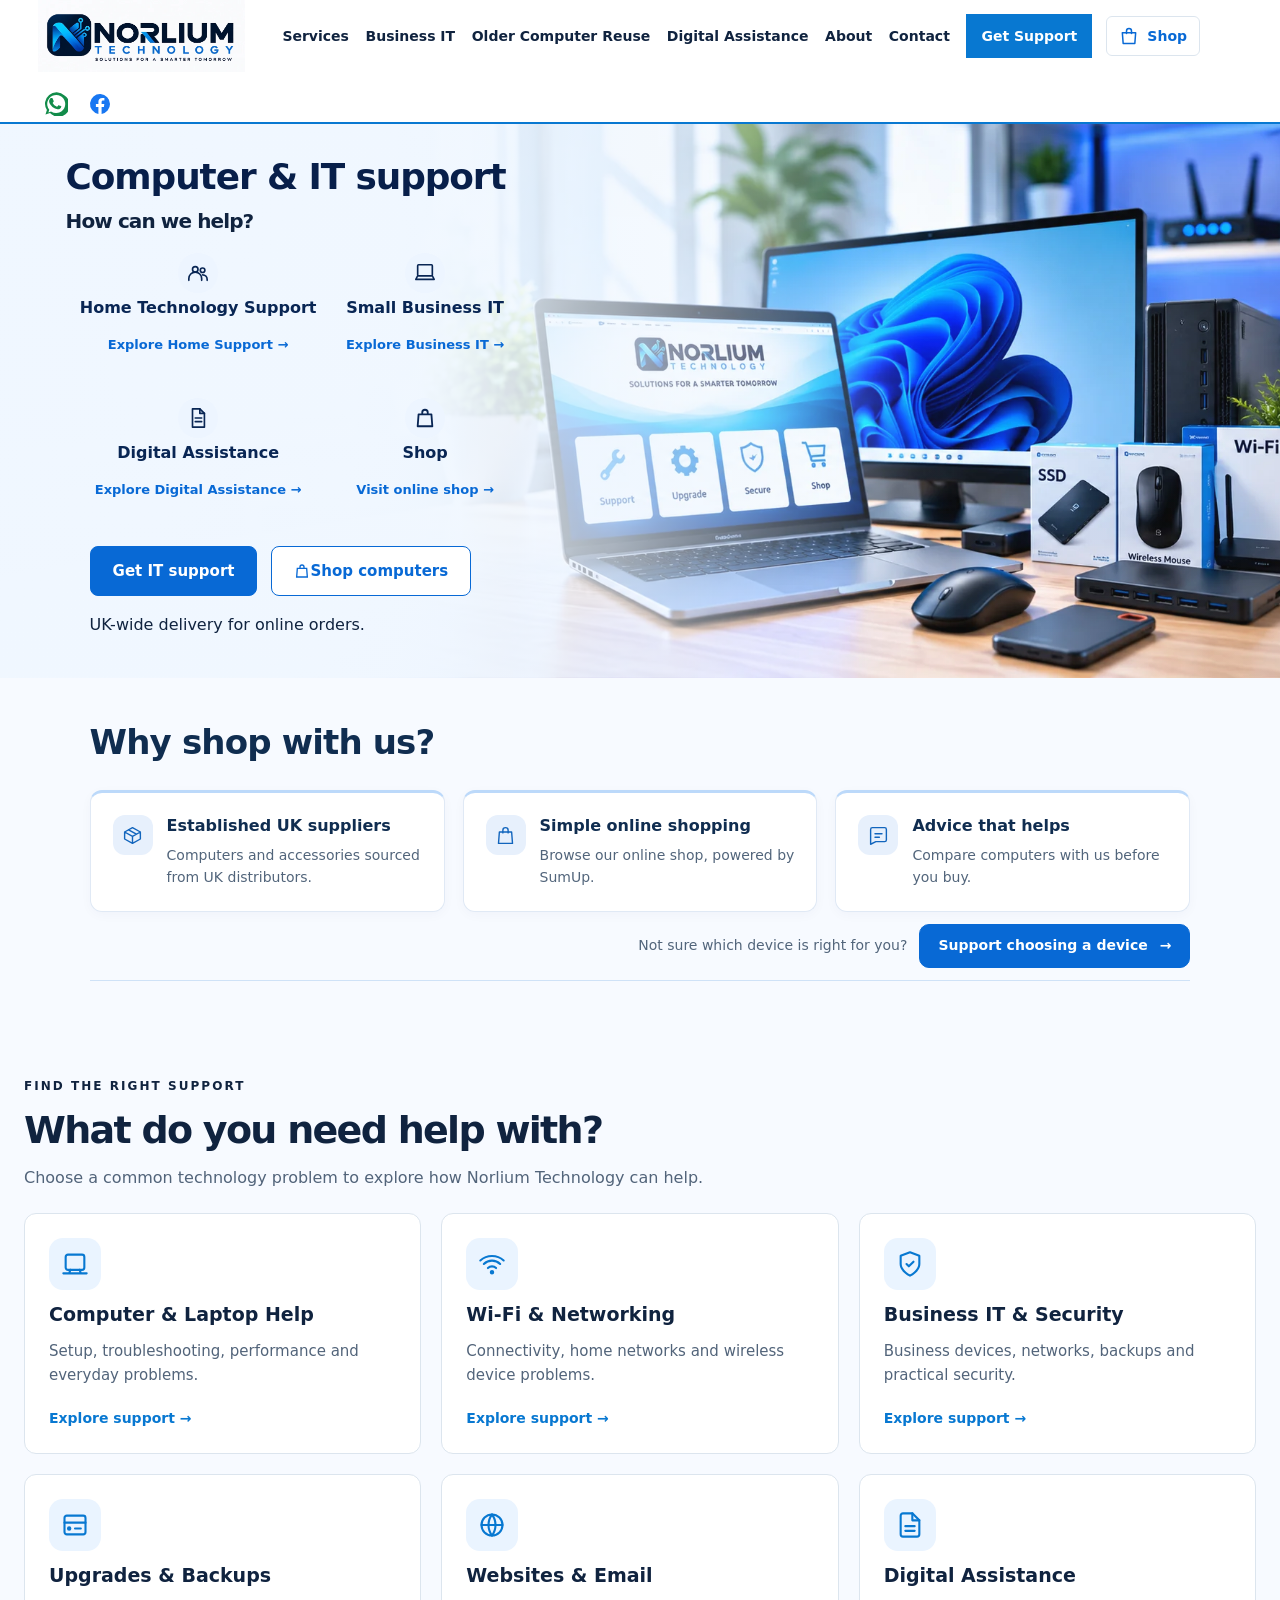
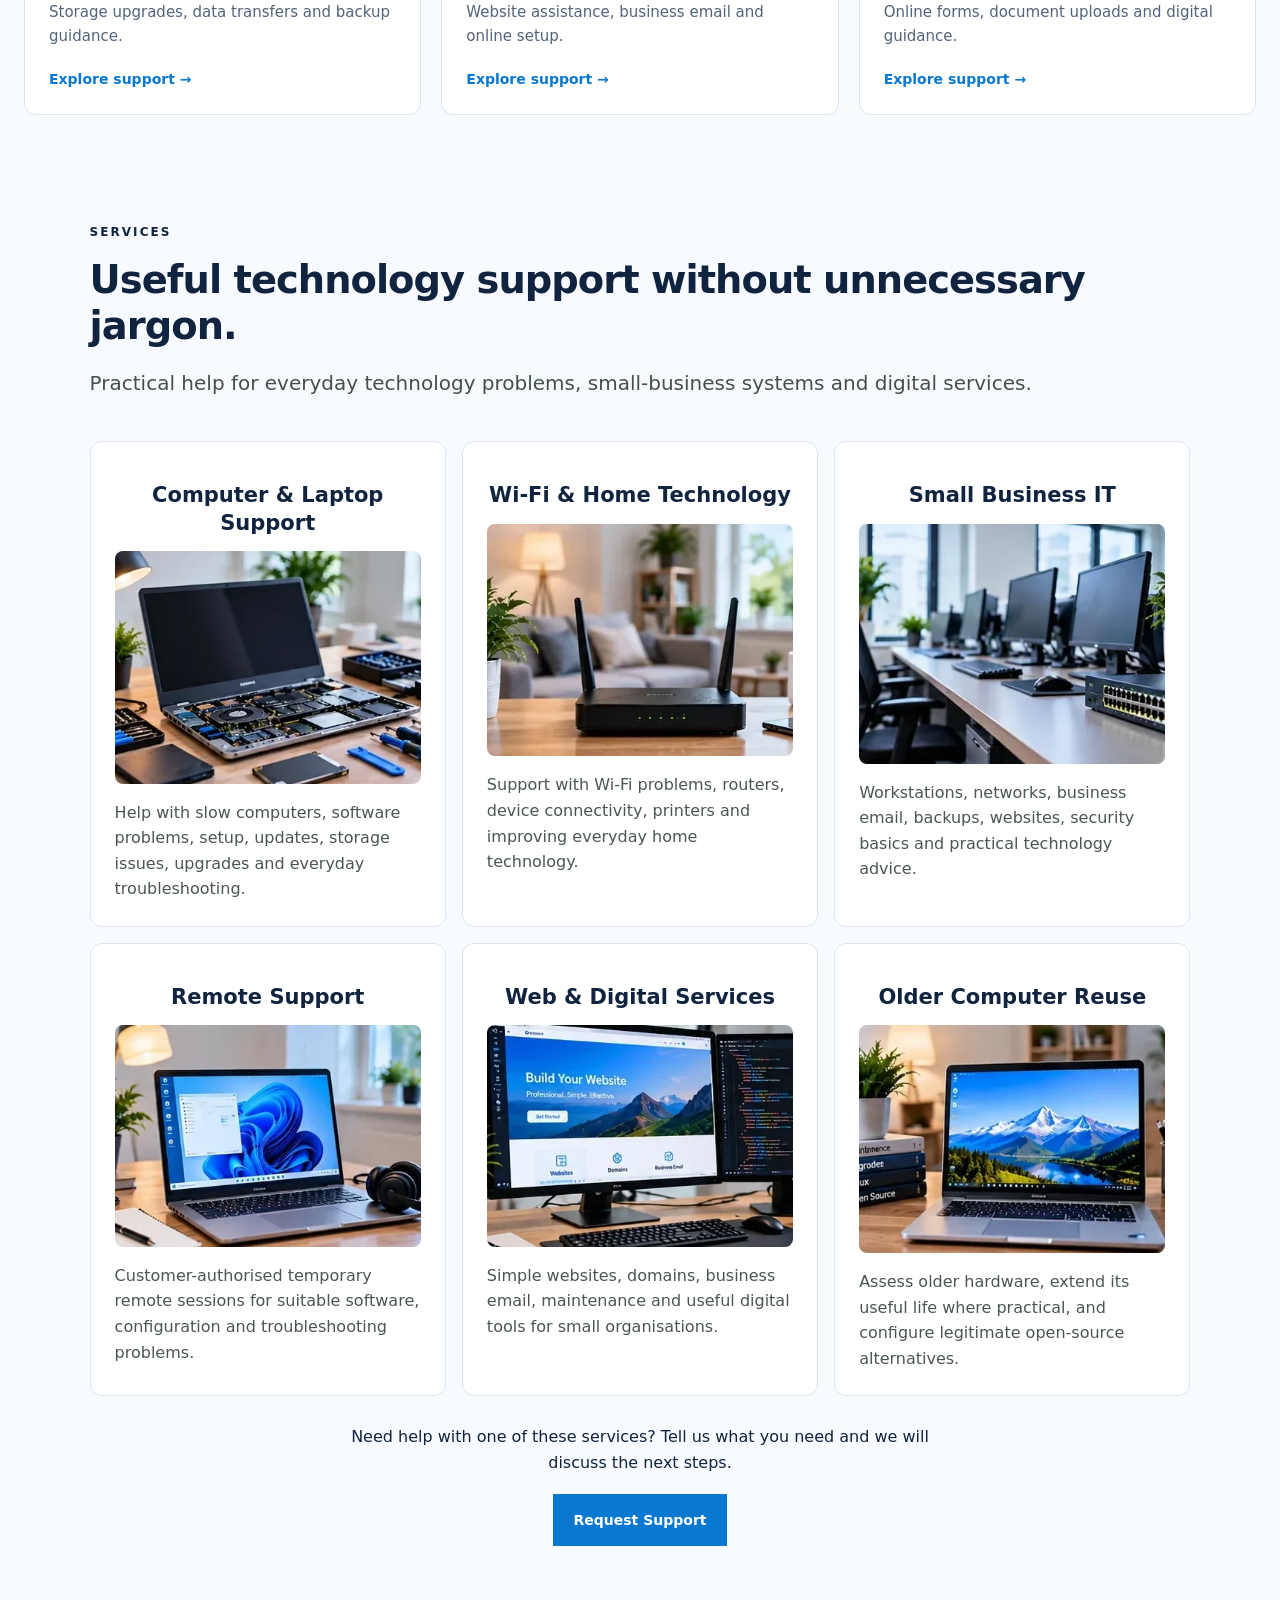
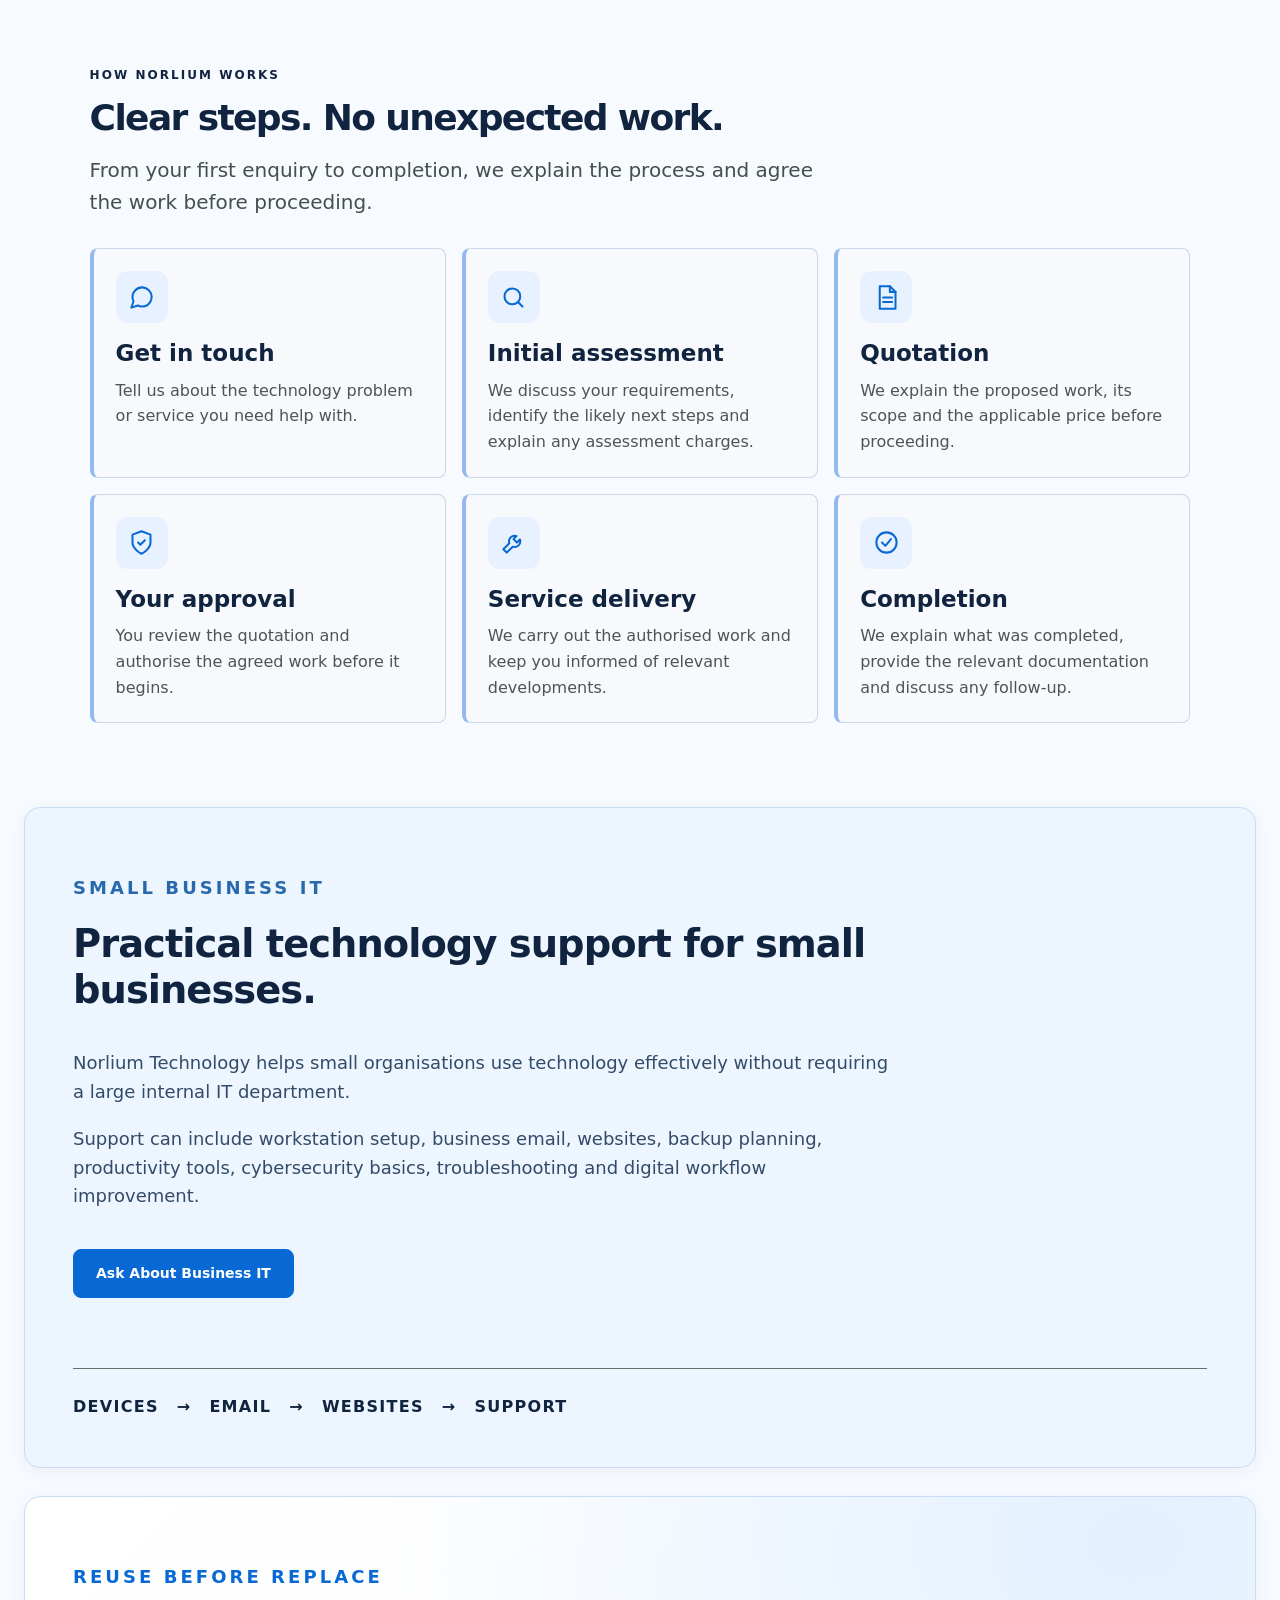
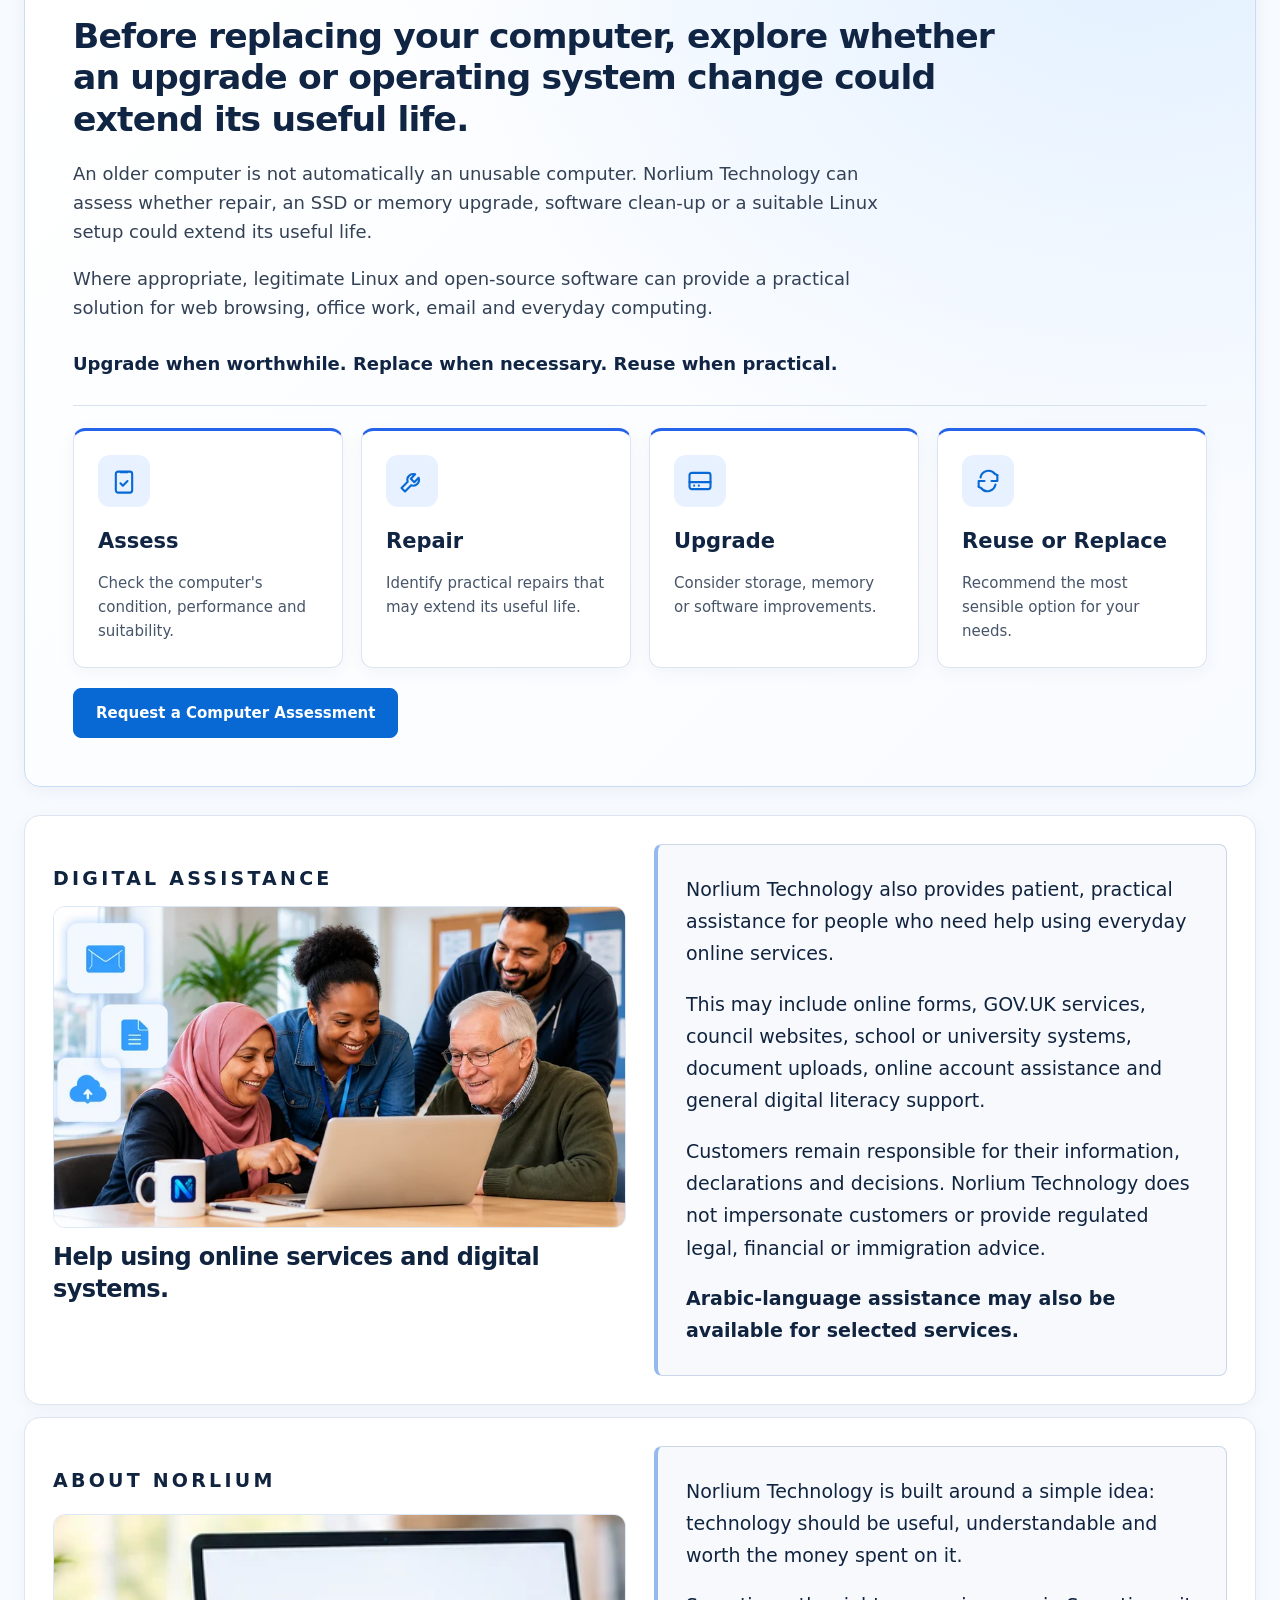
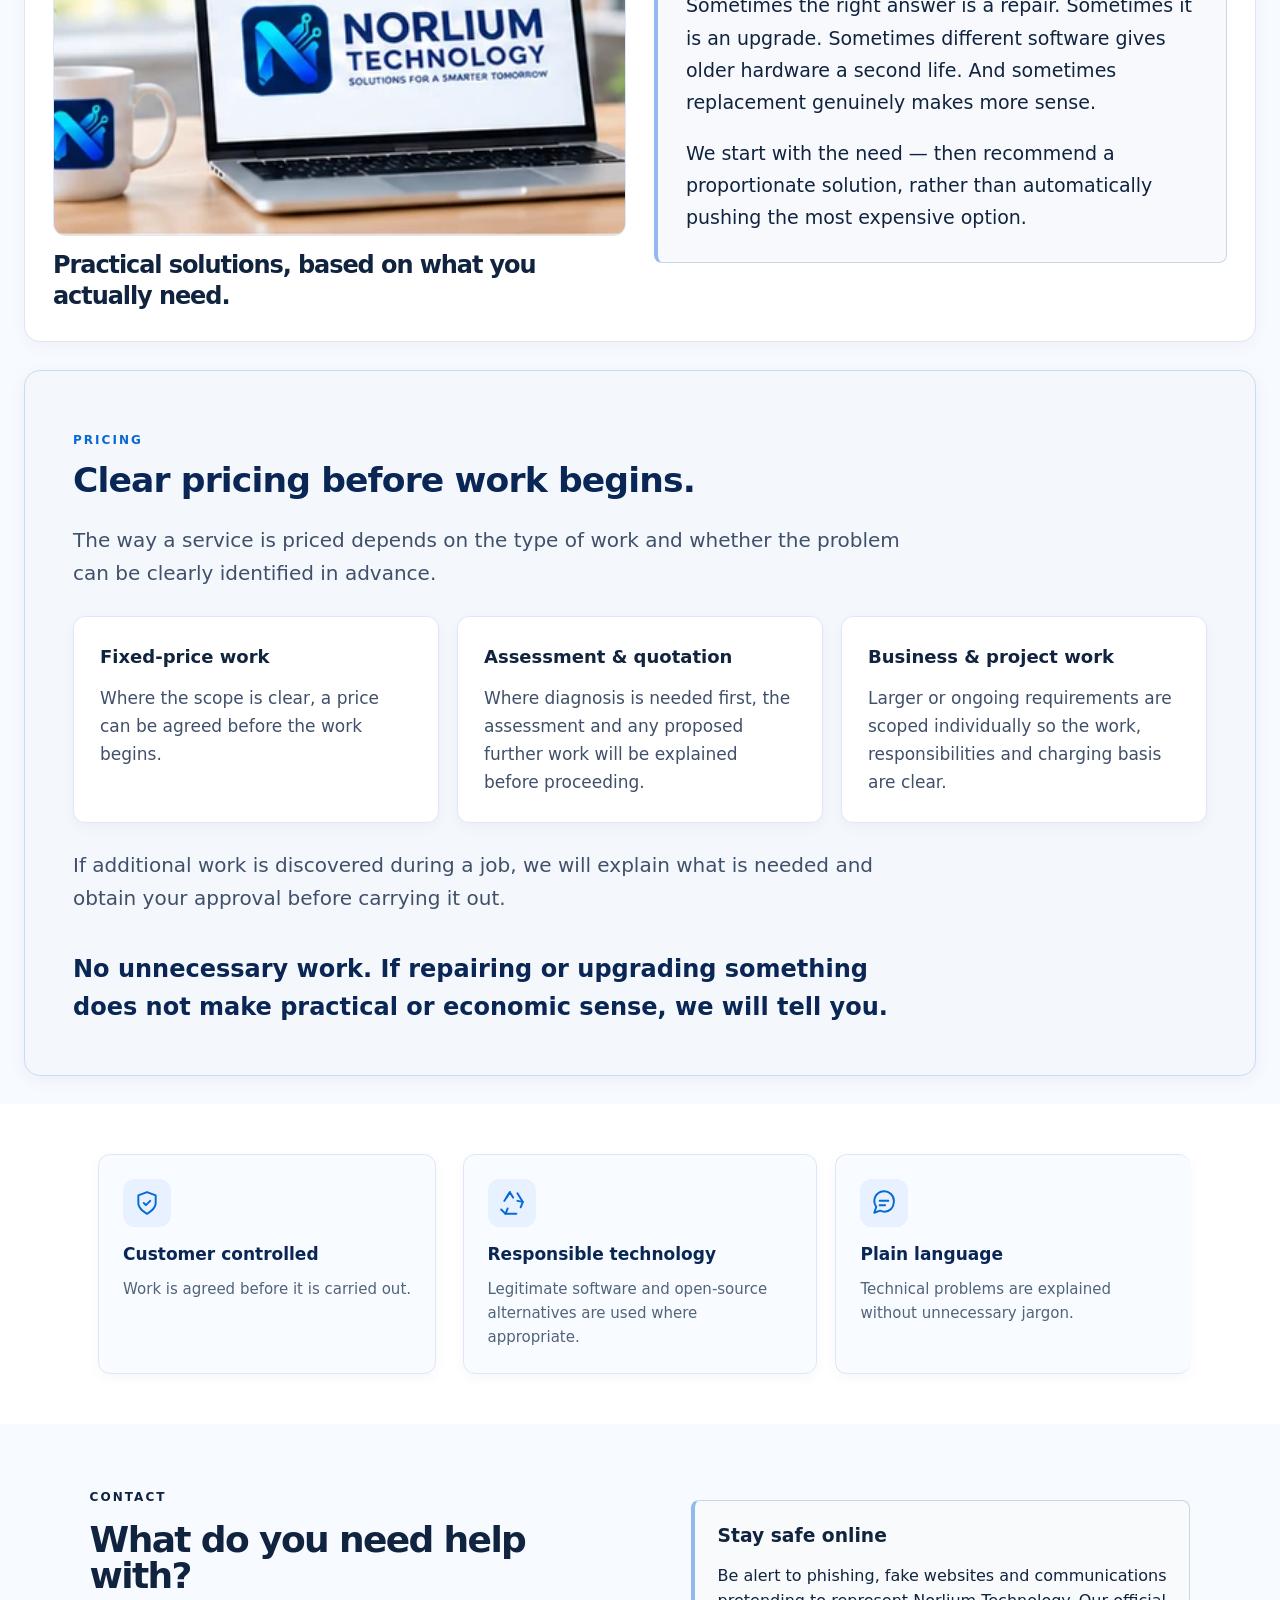
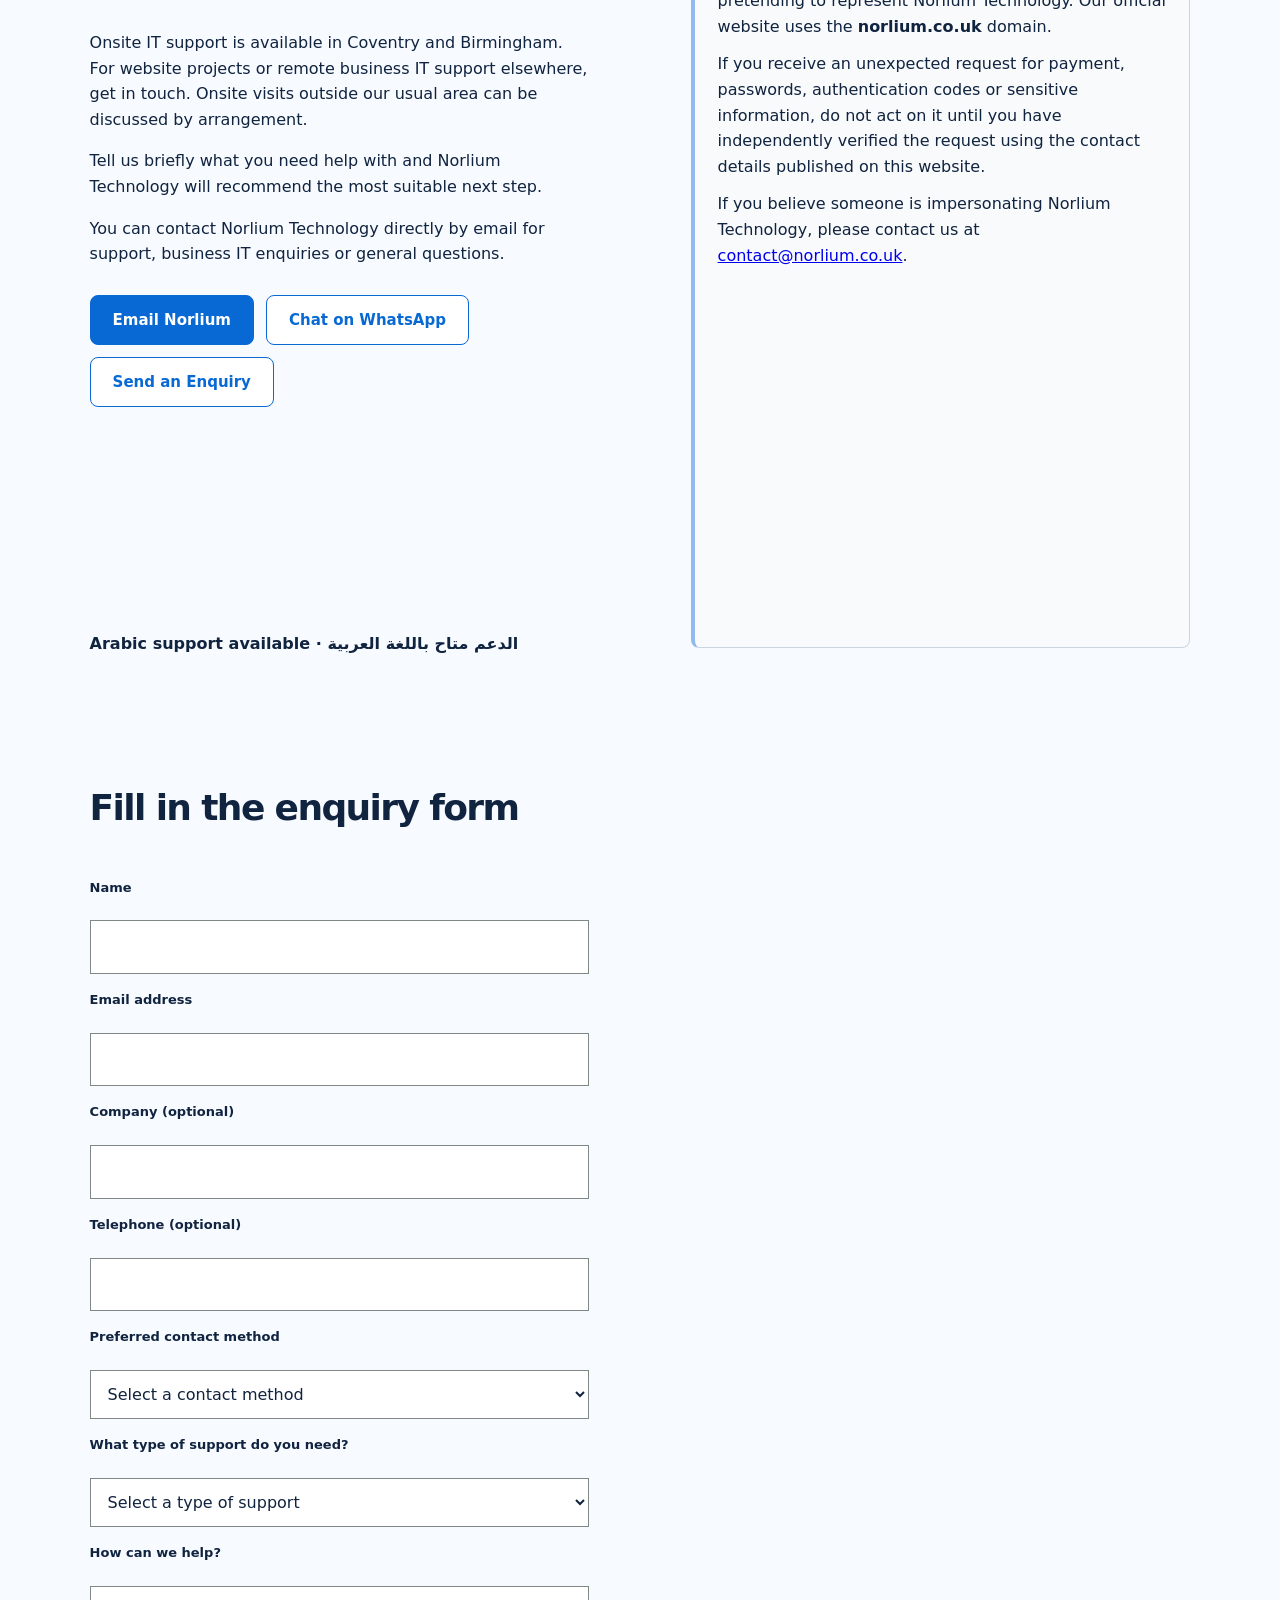
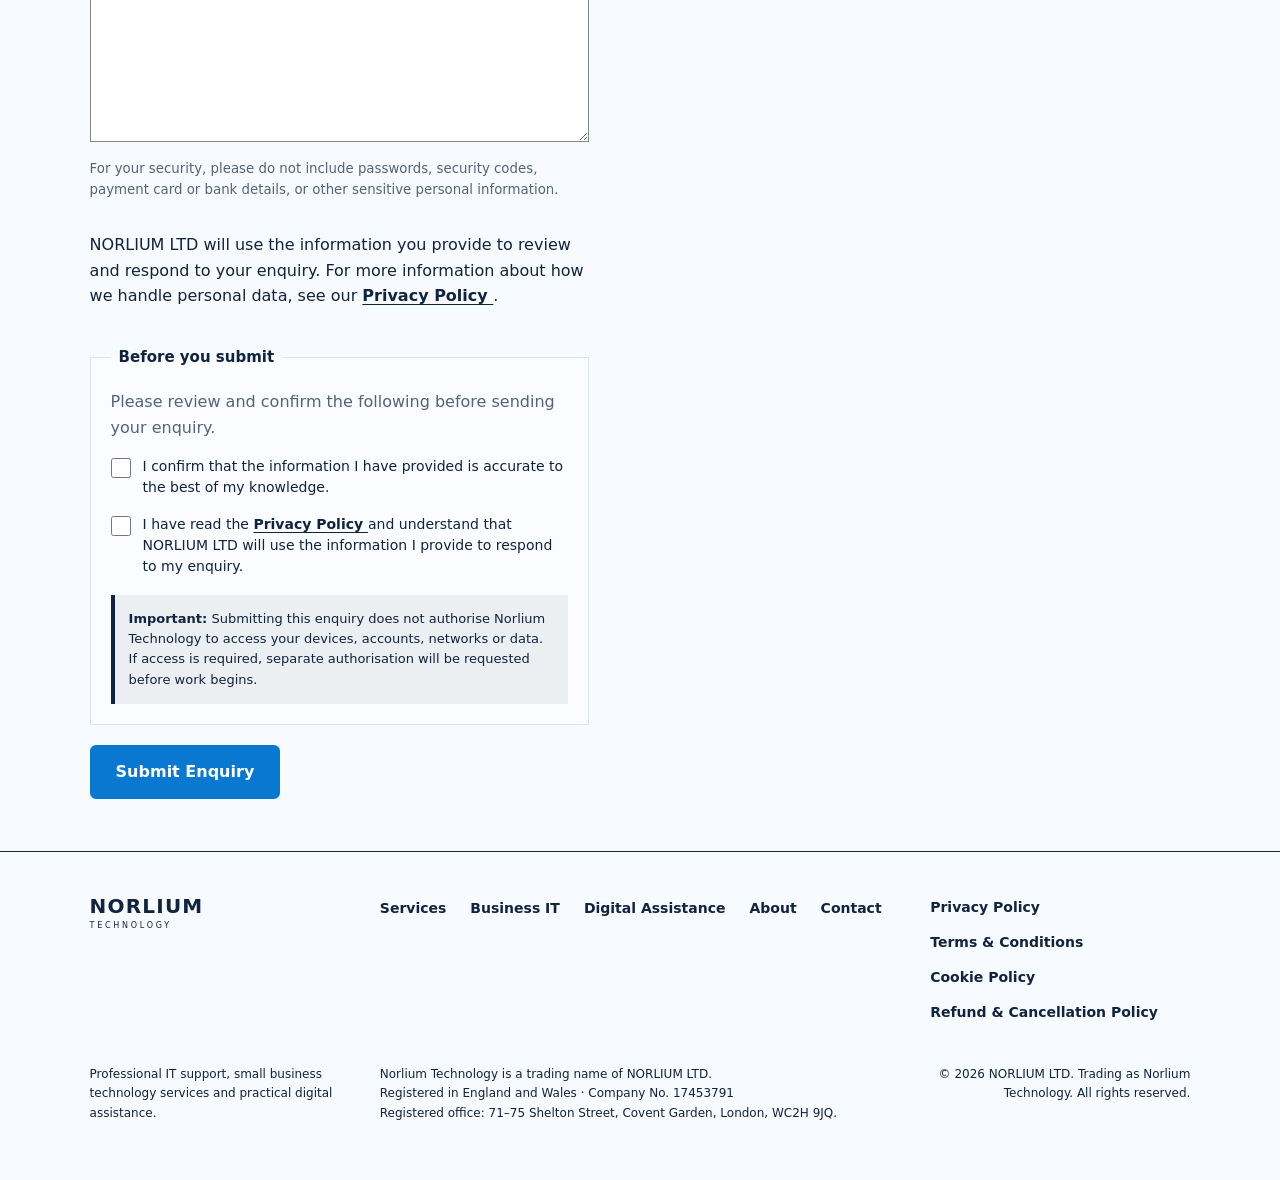
==== index.html @ a722a3ef "Refine contact layout and add enquiry form heading" ====
<!doctype html>
<html lang="en">
<head>
    <meta charset="utf-8">
    <meta
      name="viewport"
      content="width=device-width, initial-scale=1"
    >

    <title>Computer &amp; IT Support for Homes and Small Businesses | Norlium Technology</title>

    <meta
      name="description"
      content="Computer and IT support for homes and small businesses. Help with slow computers, Wi-Fi, printers and upgrades."
    >

    <meta
      name="robots"
      content="index, follow, max-image-preview:large, max-snippet:-1, max-video-preview:-1"
    >

    <meta
      name="googlebot"
      content="index, follow"
    >

    <link
      rel="canonical"
      href="https://www.norlium.co.uk/"
    >

    <meta property="og:type" content="website">
    <meta property="og:site_name" content="Norlium">
    <meta property="og:locale" content="en_GB">

    <meta
      property="og:title"
      content="Computer &amp; IT Support for Homes and Small Businesses | Norlium Technology"
    >

    <meta
      property="og:description"
      content="Practical technology support for homes and small businesses, explained clearly and approached sensibly."
    >

    <meta
      property="og:url"
      content="https://www.norlium.co.uk/"
    >

    <meta name="twitter:card" content="summary">

    <meta
      name="twitter:title"
      content="Computer &amp; IT Support for Homes and Small Businesses | Norlium Technology"
    >

    <meta
      name="twitter:description"
      content="Practical technology support for homes and small businesses."
    >

<link rel="stylesheet" href="styles.css">
  </head>

<body>
  <a class="skip-link" href="#main-content">Skip to main content</a>

  <header class="site-header">

    <a class="brand" href="#top" aria-label="Norlium Technology home">
      <img
        src="/assets/images/Logo-optimised.webp"
        alt="Norlium Technology"
        class="brand-logo"
        width="240"
        height="80"
      >
    </a>

    <button
      class="menu"
      type="button"
      aria-label="Open navigation menu"
      aria-expanded="false"
      aria-controls="main-navigation"
    >
      ☰
    </button>

    <nav id="main-navigation" aria-label="Primary navigation">
      <a href="/services/">Services</a>
      <a href="/business-it/">Business IT</a>
      <a href="#linux">Older Computer Reuse</a>
      <a href="/digital-assistance/">Digital Assistance</a>
      <a href="/about/">About</a>
      <a href="#contact">Contact</a>
      <a class="nav-cta" href="#enquiry-form">Get Support</a>

      <!-- Mobile-only social media links -->
      <div class="mobile-social-links">
        <a
          href="https://api.whatsapp.com/send/?phone=447349499361&amp;text=Hello+Norlium%2C+I%E2%80%99d+like+some+help+with+one+of+your+technology+services.&amp;type=phone_number&amp;app_absent=0"
          target="_blank"
          rel="noopener noreferrer"
        >
          WhatsApp Business &rarr;
        </a>

        <a
          href="https://www.facebook.com/norliumtechnology/"
          target="_blank"
          rel="noopener noreferrer"
        >
          Facebook &rarr;
        </a>
      </div>
    </nav>

    <a class="header-shop"
       href="https://shop.norlium.co.uk/"
       aria-label="Visit Norlium Online Shop">
      <svg viewBox="0 0 24 24" fill="none"
           stroke="currentColor" stroke-width="1.8"
           stroke-linecap="round" stroke-linejoin="round"
           aria-hidden="true">
        <path d="M4 8h16l-1 13H5L4 8z"/>
        <path d="M9 9V6a3 3 0 0 1 6 0v3"/>
      </svg>
      <span>Shop</span>
    </a>

      <div class="header-social" aria-label="Norlium social media">
        <a
          class="social-link whatsapp-link"
          href="https://api.whatsapp.com/send/?phone=447349499361&amp;text=Hello+Norlium%2C+I%E2%80%99d+like+some+help+with+one+of+your+technology+services.&amp;type=phone_number&amp;app_absent=0"
          target="_blank"
          rel="noopener noreferrer"
          aria-label="Contact Norlium Technology on WhatsApp"
          title="WhatsApp Business"
        >
          <svg viewBox="0 0 24 24" aria-hidden="true" focusable="false">
            <path d="M20.5 3.5A11.5 11.5 0 0 0 2.9 18.1L1.5 22.5l4.5-1.4A11.5 11.5 0 1 0 20.5 3.5ZM12 21a9 9 0 0 1-4.6-1.3l-.3-.2-2.7.9.9-2.6-.2-.3A9 9 0 1 1 12 21Zm5-6.7c-.3-.2-1.8-.9-2.1-1s-.5-.2-.7.2-.8 1-1 1.1-.4.1-.7 0a7.5 7.5 0 0 1-3.7-3.3c-.3-.5.3-.5.9-1.7.1-.2 0-.4 0-.6l-1-2.3c-.3-.7-.6-.6-.8-.6h-.7c-.3 0-.6.1-.9.4s-1.2 1.2-1.2 2.8 1.2 3.2 1.4 3.4a10.4 10.4 0 0 0 4 3.6c2.4 1 3.3 1.1 4.5.9.7-.1 1.8-.8 2-1.6.3-.8.3-1.5.2-1.6s-.3-.2-.6-.4Z"/>
          </svg>
        </a>

        <a
          class="social-link facebook-link"
          href="https://www.facebook.com/norliumtechnology/"
          target="_blank"
          rel="noopener noreferrer"
          aria-label="Visit Norlium Technology on Facebook"
          title="Facebook"
        >
          <svg viewBox="0 0 24 24" aria-hidden="true" focusable="false">
            <path d="M22 12a10 10 0 1 0-11.6 9.9v-7H7.9V12h2.5V9.8c0-2.5 1.5-3.9 3.8-3.9 1.1 0 2.2.2 2.2.2v2.4h-1.2c-1.2 0-1.6.7-1.6 1.6V12h2.7l-.4 2.9h-2.3v7A10 10 0 0 0 22 12Z"/>
          </svg>
        </a>
      </div>

  </header>

  <main id="main-content">

    <section id="top" class="hero norlium-hero">
      <div class="hero-content">
        <h1>Computer &amp; IT support</h1>

        <div id="support-options">
            <div class="support-heading-row">
            <h2>How can we help?</h2>

          </div>

           <div class="grid">

              <!-- Home Technology Support -->
              <article>
               <a class="service-icon"
                   href="/services/"
                   aria-label="Explore Home Technology Support">
                  <svg viewBox="0 0 24 24" fill="none"
                       stroke="currentColor" stroke-width="1.8"
                       stroke-linecap="round" stroke-linejoin="round"
                       aria-hidden="true">
                    <circle cx="9" cy="8" r="3"/>
                    <circle cx="17" cy="9" r="2.5"/>
                    <path d="M2 20v-2a7 7 0 0 1 14 0v2"/>
                    <path d="M17 14a5 5 0 0 1 5 5v1"/>
                 </svg>
                </a>

                <h3>Home Technology Support</h3>


                <a class="secondary" href="/services/">
                  Explore Home Support &rarr;
                </a>
              </article>

              <!-- Small Business IT -->
              <article>
                <a class="service-icon"
                   href="/business-it/"
                   aria-label="Explore Small Business IT">
                  <svg viewBox="0 0 24 24" fill="none"
                       stroke="currentColor" stroke-width="1.8"
                       stroke-linecap="round" stroke-linejoin="round"
                       aria-hidden="true">
                    <rect x="4" y="3" width="16" height="12" rx="1"/>
                    <path d="M2 19h20l-2-4H4l-2 4z"/>
                  </svg>
                </a>

                <h3>Small Business IT</h3>


                <a class="secondary" href="/business-it/">
                  Explore Business IT &rarr;
                </a>
              </article>

              <!-- Digital Assistance -->
              <article>
                <a class="service-icon"
                   href="/digital-assistance/"
                   aria-label="Explore Digital Assistance">
                  <svg viewBox="0 0 24 24" fill="none"
                      stroke="currentColor" stroke-width="1.8"
                      stroke-linecap="round" stroke-linejoin="round"
                      aria-hidden="true">
                    <path d="M6 2h8l5 5v15H6z"/>
                    <path d="M14 2v5h5"/>
                    <path d="M9 12h7M9 16h7"/>
                  </svg>
                </a>

                <h3>Digital Assistance</h3>


                <a class="secondary" href="/digital-assistance/">
                  Explore Digital Assistance &rarr;
                </a>
              </article>

              <article>
                <a class="service-icon" href="https://shop.norlium.co.uk/" aria-label="Visit the Norlium shop">
                  <svg viewBox="0 0 24 24" fill="none" stroke="currentColor"
                       stroke-width="2" stroke-linejoin="round"
                       aria-hidden="true" focusable="false">
                    <path d="M5 8h14l1 13H4L5 8Z M9 9V6a3 3 0 0 1 6 0v3"/>
                  </svg>
                </a>
                <h3>Shop</h3>
                <a class="secondary" href="https://shop.norlium.co.uk/">Visit online shop &rarr;</a>
              </article>

            </div>
        </div>

        <div class="actions">
          <a class="primary" href="#contact">Get IT support</a>
          <a class="secondary" href="https://shop.norlium.co.uk/"><svg width="16" height="16" viewBox="0 0 24 24" fill="none" stroke="currentColor" stroke-width="2" aria-hidden="true" focusable="false"><path d="M5 8h14l1 13H4L5 8Z M9 9V6a3 3 0 0 1 6 0v3"/></svg> Shop computers</a>
        </div>

        <p>UK-wide delivery for online orders.</p>

      </div>
    </section>

    <section id="why-shop" aria-labelledby="why-shop-title">
      <div class="shop-reasons-heading">

        <h2 id="why-shop-title">Why shop with us?</h2>
      </div>
      <ul class="shop-reasons">
<li>
          <span class="shop-reason-icon" aria-hidden="true"><svg viewBox="0 0 24 24"><path d="m12 3 9 5v8l-9 5-9-5V8l9-5Z M3 8l9 5 9-5 M12 13v8 M7.5 5.5l9 5"/></svg></span>
          <div><h3>Established UK suppliers</h3><p>Computers and accessories sourced from UK distributors.</p></div>
        </li>
<li>
          <span class="shop-reason-icon" aria-hidden="true"><svg viewBox="0 0 24 24"><path d="M5 8h14l1 13H4L5 8Z M9 9V6a3 3 0 0 1 6 0v3"/></svg></span>
          <div><h3>Simple online shopping</h3><p>Browse our online shop, powered by SumUp.</p></div>
        </li>
<li>
          <span class="shop-reason-icon" aria-hidden="true"><svg viewBox="0 0 24 24"><path d="M8 10h8 M8 14h5 M5 3h14a2 2 0 0 1 2 2v12a2 2 0 0 1-2 2H9l-6 3V5a2 2 0 0 1 2-2Z"/></svg></span>
          <div><h3>Advice that helps</h3><p>Compare computers with us before you buy.</p></div>
        </li>
</ul>
      <div class="shop-advice">
        <p>Not sure which device is right for you?</p>
        <a class="support-shop-link" href="/device-request/">Support choosing a device <span aria-hidden="true">&rarr;</span></a>
      </div>
    </section>

    <!-- Problem-based IT support categories -->
    <section id="help-topics" aria-labelledby="help-topics-title">
      <p class="eyebrow">FIND THE RIGHT SUPPORT</p>
      <h2 id="help-topics-title">What do you need help with?</h2>
      <p class="help-topics-intro">
        Choose a common technology problem to explore how
        Norlium Technology can help.
      </p>

      <div class="help-topics-grid">

        <a class="help-topic" href="/services/">
          <span class="help-topic-icon" aria-hidden="true"><svg xmlns="http://www.w3.org/2000/svg" width="28" height="28" viewBox="0 0 24 24" fill="none" stroke="currentColor" stroke-width="1.8" stroke-linecap="round" stroke-linejoin="round"><rect x="4" y="4" width="16" height="13" rx="2"/>
<path d="M2 20h20M8 17l-1 3m9-3 1 3"/></svg></span>
          <h3>Computer &amp; Laptop Help</h3>
          <p>Setup, troubleshooting, performance and everyday problems.</p>
          <span class="help-topic-action">Explore support &rarr;</span>
        </a>

        <a class="help-topic" href="/services/">
          <span class="help-topic-icon" aria-hidden="true"><svg xmlns="http://www.w3.org/2000/svg" width="28" height="28" viewBox="0 0 24 24" fill="none" stroke="currentColor" stroke-width="1.8" stroke-linecap="round" stroke-linejoin="round"><path d="M2 9a15 15 0 0 1 20 0"/>
<path d="M5 12a10 10 0 0 1 14 0"/>
<path d="M8.5 15.5a5 5 0 0 1 7 0"/>
<circle cx="12" cy="19" r="1"/></svg></span>
          <h3>Wi-Fi &amp; Networking</h3>
          <p>Connectivity, home networks and wireless device problems.</p>
          <span class="help-topic-action">Explore support &rarr;</span>
        </a>

        <a class="help-topic" href="/business-it/">
          <span class="help-topic-icon" aria-hidden="true"><svg xmlns="http://www.w3.org/2000/svg" width="28" height="28" viewBox="0 0 24 24" fill="none" stroke="currentColor" stroke-width="1.8" stroke-linecap="round" stroke-linejoin="round"><path d="M12 22s8-4 8-10V5l-8-3-8 3v7c0 6 8 10 8 10Z"/>
<path d="m9 12 2 2 4-4"/></svg></span>
          <h3>Business IT &amp; Security</h3>
          <p>Business devices, networks, backups and practical security.</p>
          <span class="help-topic-action">Explore support &rarr;</span>
        </a>

        <a class="help-topic" href="/services/">
          <span class="help-topic-icon" aria-hidden="true"><svg xmlns="http://www.w3.org/2000/svg" width="28" height="28" viewBox="0 0 24 24" fill="none" stroke="currentColor" stroke-width="1.8" stroke-linecap="round" stroke-linejoin="round"><rect x="3" y="4" width="18" height="16" rx="2"/>
<path d="M3 10h18"/>
<circle cx="7" cy="15" r="1"/>
<path d="M12 15h5"/></svg></span>
          <h3>Upgrades &amp; Backups</h3>
          <p>Storage upgrades, data transfers and backup guidance.</p>
          <span class="help-topic-action">Explore support &rarr;</span>
        </a>

        <a class="help-topic" href="/business-it/">
          <span class="help-topic-icon" aria-hidden="true"><svg xmlns="http://www.w3.org/2000/svg" width="28" height="28" viewBox="0 0 24 24" fill="none" stroke="currentColor" stroke-width="1.8" stroke-linecap="round" stroke-linejoin="round"><circle cx="12" cy="12" r="9"/>
<path d="M3 12h18"/>
<path d="M12 3a15 15 0 0 1 0 18"/>
<path d="M12 3a15 15 0 0 0 0 18"/></svg></span>
          <h3>Websites &amp; Email</h3>
          <p>Website assistance, business email and online setup.</p>
          <span class="help-topic-action">Explore support &rarr;</span>
        </a>

        <a class="help-topic" href="/digital-assistance/">
          <span class="help-topic-icon" aria-hidden="true"><svg xmlns="http://www.w3.org/2000/svg" width="28" height="28" viewBox="0 0 24 24" fill="none" stroke="currentColor" stroke-width="1.8" stroke-linecap="round" stroke-linejoin="round"><path d="M14 2H6a2 2 0 0 0-2 2v16a2 2 0 0 0 2 2h12a2 2 0 0 0 2-2V8Z"/>
<path d="M14 2v6h6"/>
<path d="M8 13h8M8 17h8"/></svg></span>
          <h3>Digital Assistance</h3>
          <p>Online forms, document uploads and digital guidance.</p>
          <span class="help-topic-action">Explore support &rarr;</span>
        </a>

      </div>
    </section>
    <section id="services">
      <p class="eyebrow">SERVICES</p>

      <h2>Useful technology support without unnecessary jargon.</h2>

      <p class="section-intro">
        Practical help for everyday technology problems, small-business
        systems and digital services.
      </p>

      <div class="grid">

        <article>
          <b aria-hidden="true">01</b>

          <img class="service-image"
               src="/assets/images/01-computer-laptop-support.webp"
               alt="Laptop computer opened for maintenance and repair"
               loading="lazy"
               decoding="async"
               width="960"
               height="540">

          <h3>Computer & Laptop Support</h3>

          <p>
            Help with slow computers, software problems, setup, updates,
            storage issues, upgrades and everyday troubleshooting.
          </p>
        </article>

        <article>
          <b aria-hidden="true">02</b>

          <img class="service-image"
               src="/assets/images/02-wifi-home-technology.webp"
               alt="Wireless router providing home Wi-Fi connectivity"
               loading="lazy"
               decoding="async"
               width="960"
               height="540">

          <h3>Wi-Fi & Home Technology</h3>

          <p>
            Support with Wi-Fi problems, routers, device connectivity,
            printers and improving everyday home technology.
          </p>
        </article>

        <article>
          <b aria-hidden="true">03</b>

          <img class="service-image"
               src="/assets/images/03-small-business-it.webp"
               alt="Small business office computers and network equipment"
               loading="lazy"
               decoding="async"
               width="960"
               height="540">

          <h3>Small Business IT</h3>

          <p>
            Workstations, networks, business email, backups, websites,
            security basics and practical technology advice.
          </p>
        </article>

        <article>
          <b aria-hidden="true">04</b>

          <img class="service-image"
               src="/assets/images/04-remote-support.webp"
               alt="Laptop prepared for remote technical support"
               loading="lazy"
               decoding="async"
               width="960"
               height="540">

          <h3>Remote Support</h3>

          <p>
            Customer-authorised temporary remote sessions for suitable
            software, configuration and troubleshooting problems.
          </p>
        </article>

        <article>
          <b aria-hidden="true">05</b>

          <img class="service-image"
               src="/assets/images/05-web-digital-services.webp"
               alt="Website development and digital services workstation"
               loading="lazy"
               decoding="async"
               width="960"
               height="540">

          <h3>Web & Digital Services</h3>

          <p>
            Simple websites, domains, business email, maintenance and useful
            digital tools for small organisations.
          </p>
        </article>

        <article>
          <b aria-hidden="true">06</b>

          <img class="service-image"
               src="/assets/images/06-older-computer-reuse.webp"
               alt="Older laptop configured for continued use"
               loading="lazy"
               decoding="async"
               width="960"
               height="540">

          <h3>Older Computer Reuse</h3>

          <p>
            Assess older hardware, extend its useful life where practical,
            and configure legitimate open-source alternatives.
          </p>
        </article>

      </div>

      <div class="services-contact-action">
        <p>
          Need help with one of these services?
          Tell us what you need and we will discuss the next steps.
        </p>

        <a class="primary" href="#enquiry-form">
          Request Support
        </a>
      </div>
    </section>

    <!-- How Norlium Works -->
    <section id="how-it-works" aria-labelledby="how-it-works-title">
      <p class="eyebrow">HOW NORLIUM WORKS</p>

      <h2 id="how-it-works-title">
        Clear steps. No unexpected work.
      </h2>

      <p class="section-intro">
        From your first enquiry to completion, we explain
        the process and agree the work before proceeding.
      </p>

      <div class="process-grid">

        <article class="process-card">
          <span class="process-icon" aria-hidden="true"><svg viewBox="0 0 24 24" fill="none" stroke="currentColor" stroke-width="1.8" stroke-linecap="round" stroke-linejoin="round"><path d="M21 11.5a8.4 8.4 0 0 1-.9 3.8A8.5 8.5 0 0 1 12.5 20a8.4 8.4 0 0 1-3.8-.9L3 21l1.9-5.7a8.4 8.4 0 0 1-.9-3.8A8.5 8.5 0 0 1 12.5 3H13a8.5 8.5 0 0 1 8 8z"/></svg></span>
          <h3>Get in touch</h3>
          <p>
            Tell us about the technology problem or service
            you need help with.
          </p>
        </article>

        <article class="process-card">
          <span class="process-icon" aria-hidden="true"><svg viewBox="0 0 24 24" fill="none" stroke="currentColor" stroke-width="1.8" stroke-linecap="round" stroke-linejoin="round"><circle cx="11" cy="11" r="7"/><path d="m20 20-4-4"/></svg></span>
          <h3>Initial assessment</h3>
          <p>
            We discuss your requirements, identify the likely
            next steps and explain any assessment charges.
          </p>
        </article>

        <article class="process-card">
          <span class="process-icon" aria-hidden="true"><svg viewBox="0 0 24 24" fill="none" stroke="currentColor" stroke-width="1.8" stroke-linecap="round" stroke-linejoin="round"><path d="M6 2h9l5 5v15H6z"/><path d="M15 2v5h5M9 12h8M9 16h8"/></svg></span>
          <h3>Quotation</h3>
          <p>
            We explain the proposed work, its scope and
            the applicable price before proceeding.
          </p>
        </article>

        <article class="process-card">
          <span class="process-icon" aria-hidden="true"><svg viewBox="0 0 24 24" fill="none" stroke="currentColor" stroke-width="1.8" stroke-linecap="round" stroke-linejoin="round"><path d="M12 22s8-4 8-10V5l-8-3-8 3v7c0 6 8 10 8 10z"/><path d="m9 12 2 2 4-4"/></svg></span>
          <h3>Your approval</h3>
          <p>
            You review the quotation and authorise the
            agreed work before it begins.
          </p>
        </article>

        <article class="process-card">
          <span class="process-icon" aria-hidden="true"><svg viewBox="0 0 24 24" fill="none" stroke="currentColor" stroke-width="1.8" stroke-linecap="round" stroke-linejoin="round"><path d="M14.7 6.3a5 5 0 0 0-6.4 6.4L3 18l3 3 5.3-5.3a5 5 0 0 0 6.4-6.4L15 12l-3-3z"/></svg></span>
          <h3>Service delivery</h3>
          <p>
            We carry out the authorised work and keep
            you informed of relevant developments.
          </p>
        </article>

        <article class="process-card">
          <span class="process-icon" aria-hidden="true"><svg viewBox="0 0 24 24" fill="none" stroke="currentColor" stroke-width="1.8" stroke-linecap="round" stroke-linejoin="round"><circle cx="12" cy="12" r="9"/><path d="m8 12 3 3 5-6"/></svg></span>
          <h3>Completion</h3>
          <p>
            We explain what was completed, provide the
            relevant documentation and discuss any follow-up.
          </p>
        </article>

      </div>
    </section>

    <section id="business" class="feature">
      <div>
        <p class="eyebrow">SMALL BUSINESS IT</p>

        <h2>Practical technology support for small businesses.</h2>

        <p>
          Norlium Technology helps small organisations use technology effectively
          without requiring a large internal IT department.
        </p>

        <p>
          Support can include workstation setup, business email, websites,
          backup planning, productivity tools, cybersecurity basics,
          troubleshooting and digital workflow improvement.
        </p>

        <a class="secondary" href="/?service=business#enquiry-form">Ask About Business IT</a>
      </div>

      <div class="decision" aria-label="Small business support areas">
        <span>DEVICES</span>
        <span>→</span>
        <span>EMAIL</span>
        <span>→</span>
        <span>WEBSITES</span>
        <span>→</span>
        <span>SUPPORT</span>
      </div>
    </section>

    <section id="linux" class="feature">
      <div>
        <p class="eyebrow">REUSE BEFORE REPLACE</p>

        <h2>Before replacing your computer, explore whether an upgrade or operating system change could extend its useful life.</h2>

        <p>
          An older computer is not automatically an unusable computer.
          Norlium Technology can assess whether repair, an SSD or memory upgrade,
          software clean-up or a suitable Linux setup could extend its
          useful life.
        </p>

        <p>
          Where appropriate, legitimate Linux and open-source software can
          provide a practical solution for web browsing, office work, email
          and everyday computing.
        </p>

        <p class="rule">
          Upgrade when worthwhile. Replace when necessary. Reuse when practical.
        </p>
      </div>

<div class="reuse-process" aria-label="Computer assessment process">

  <div class="reuse-step">
    <span class="reuse-icon" aria-hidden="true">
      <svg viewBox="0 0 24 24" fill="none"
           stroke="currentColor" stroke-width="1.8"
           stroke-linecap="round" stroke-linejoin="round">
        <rect x="5" y="4" width="14" height="18" rx="2"/>
        <path d="M9 4.5h6M9 14l2 2 4-4"/>
      </svg>
    </span>
    <h3>Assess</h3>
    <p>Check the computer's condition, performance and suitability.</p>
  </div>

  <div class="reuse-step">
    <span class="reuse-icon" aria-hidden="true">
      <svg viewBox="0 0 24 24" fill="none"
           stroke="currentColor" stroke-width="1.8"
           stroke-linecap="round" stroke-linejoin="round">
        <path d="M14.7 6.3a5 5 0 0 0-6.4 6.4L3 18l3 3 5.3-5.3a5 5 0 0 0 6.4-6.4L14 13l-3-3 3.7-3.7Z"/>
      </svg>
    </span>
    <h3>Repair</h3>
    <p>Identify practical repairs that may extend its useful life.</p>
  </div>

  <div class="reuse-step">
    <span class="reuse-icon" aria-hidden="true">
      <svg viewBox="0 0 24 24" fill="none"
           stroke="currentColor" stroke-width="1.8"
           stroke-linecap="round" stroke-linejoin="round">
        <rect x="3" y="5" width="18" height="14" rx="2"/>
        <path d="M3 13h18M7 16h.01M11 16h.01"/>
      </svg>
    </span>
    <h3>Upgrade</h3>
    <p>Consider storage, memory or software improvements.</p>
  </div>

  <div class="reuse-step">
    <span class="reuse-icon" aria-hidden="true">
      <svg viewBox="0 0 24 24" fill="none"
           stroke="currentColor" stroke-width="1.8"
           stroke-linecap="round" stroke-linejoin="round">
        <path d="M20 7v5h-5M4 17v-5h5"/>
        <path d="M5.6 9A7 7 0 0 1 18 6l2 1M4 17l2 1a7 7 0 0 0 12.4-3"/>
      </svg>
    </span>
    <h3>Reuse or Replace</h3>
    <p>Recommend the most sensible option for your needs.</p>
  </div>

  </div>

  <div class="reuse-action">
    <a class="primary" href="/?service=linux#enquiry-form">
      Request a Computer Assessment
    </a>
  </div>

    </section>

    <section id="digital-assistance" class="split">
      <div>
        <p class="eyebrow">DIGITAL ASSISTANCE</p>

        <img
          class="section-illustration"
          src="/assets/images/norlium-digital-assistance-inclusive.webp"
          alt="Friendly assistance with everyday digital services"
          loading="lazy"
          width="800"
          height="450"
        >

        <h2>Help using online services and digital systems.</h2>
      </div>

      <div>
        <p>
          Norlium Technology also provides patient, practical assistance for people who
          need help using everyday online services.
        </p>

        <p>
          This may include online forms, GOV.UK services, council websites,
          school or university systems, document uploads, online account
          assistance and general digital literacy support.
        </p>

        <p>
          Customers remain responsible for their information, declarations
          and decisions. Norlium Technology does not impersonate customers or provide
          regulated legal, financial or immigration advice.
        </p>

        <p>
          <strong>Arabic-language assistance may also be available for selected services.</strong>
        </p>
      </div>
    </section>

    <section id="about" class="split">
      <div>
        <p class="eyebrow">ABOUT NORLIUM</p>

        <img
          class="section-illustration"
          src="/assets/images/about-norlium-workspace.webp"
          alt="Norlium Technology workspace with laptop"
          loading="lazy"
          width="800"
          height="450"
        >

        <h2>Practical solutions, based on what you actually need.</h2>
      </div>

      <div>
        <p>
          Norlium Technology is built around a simple idea: technology should
          be useful, understandable and worth the money spent on it.
        </p>

        <p>
          Sometimes the right answer is a repair. Sometimes it is an upgrade.
          Sometimes different software gives older hardware a second life.
          And sometimes replacement genuinely makes more sense.
        </p>

        <p>
          We start with the need — then recommend a proportionate solution,
          rather than automatically pushing the most expensive option.
        </p>
      </div>
    </section>

    <section id="pricing" class="pricing">
      <p class="eyebrow">PRICING</p>

      <h2>Clear pricing before work begins.</h2>

      <p>
        The way a service is priced depends on the type of work and whether
        the problem can be clearly identified in advance.
      </p>

      <div class="pricing-options">
        <div>
          <b>Fixed-price work</b>
          <p>
            Where the scope is clear, a price can be agreed before the work
            begins.
          </p>
        </div>

        <div>
          <b>Assessment &amp; quotation</b>
          <p>
            Where diagnosis is needed first, the assessment and any proposed
            further work will be explained before proceeding.
          </p>
        </div>

        <div>
          <b>Business &amp; project work</b>
          <p>
            Larger or ongoing requirements are scoped individually so the
            work, responsibilities and charging basis are clear.
          </p>
        </div>
      </div>

      <p>
        If additional work is discovered during a job, we will explain what is
        needed and obtain your approval before carrying it out.
      </p>

      <strong>
        No unnecessary work. If repairing or upgrading something does not make
        practical or economic sense, we will tell you.
      </strong>
    </section>

    <section class="trust" aria-label="Why choose Norlium">

      <div>
        <span class="trust-icon">
<svg viewBox="0 0 24 24" fill="none"
     stroke="currentColor" stroke-width="1.8"
     stroke-linecap="round" stroke-linejoin="round"
     aria-hidden="true">
  <path d="M12 22s8-4 8-10V5l-8-3-8 3v7c0 6 8 10 8 10Z"/>
  <path d="m9 12 2 2 4-4"/>
</svg></span>
<b>Customer controlled</b>
        <p>Work is agreed before it is carried out.</p>
      </div>

      <div>
        <span class="trust-icon">
<svg viewBox="0 0 24 24" fill="none"
     stroke="currentColor" stroke-width="1.8"
     stroke-linecap="round" stroke-linejoin="round"
     aria-hidden="true">
  <path d="m7 7 3-5 3 5"/>
  <path d="M10 2 5 10"/>
  <path d="m17 10 5 1-2 5"/>
  <path d="m22 11-5-8"/>
  <path d="m8 17-2 5-4-4"/>
  <path d="m6 22 10 0"/>
</svg></span>
<b>Responsible technology</b>
        <p>
          Legitimate software and open-source alternatives are used where
          appropriate.
        </p>
      </div>

      <div>
        <span class="trust-icon">
<svg viewBox="0 0 24 24" fill="none"
     stroke="currentColor" stroke-width="1.8"
     stroke-linecap="round" stroke-linejoin="round"
     aria-hidden="true">
  <path d="M21 11.5a8.5 8.5 0 0 1-8.5 8.5 9 9 0 0 1-4-.9L3 21l1.9-5.5A9 9 0 1 1 21 11.5Z"/>
  <path d="M8 10h8M8 14h5"/>
</svg></span>
<b>Plain language</b>
        <p>
          Technical problems are explained without unnecessary jargon.
        </p>
      </div>

    </section>

    <section id="contact" class="contact">

      <div>
        <p class="eyebrow">CONTACT</p>

        <h2 id="contact-heading">What do you need help with?</h2>
        <p>
          Onsite IT support is available in Coventry and Birmingham.
          For website projects or remote business IT support elsewhere, get in touch.
          Onsite visits outside our usual area can be discussed by arrangement.
        </p>

        <p>
          Tell us briefly what you need help with and Norlium Technology will recommend
          the most suitable next step.
        </p>

        <p>
           You can contact Norlium Technology directly by email for support,
           business IT enquiries or general questions.
        </p>

      <div class="contact-actions">
        <a class="primary" href="mailto:contact@norlium.co.uk">
          Email Norlium
        </a>

        <a
          class="secondary"
          href="https://wa.me/447349499361?text=Hello%20Norlium%2C%20I%E2%80%99d%20like%20some%20help%20with%20one%20of%20your%20technology%20services."
          target="_blank"
          rel="noopener noreferrer"
        >
          Chat on WhatsApp
        </a>

        <a class="secondary" href="#enquiry-form">
          Send an Enquiry
        </a>
      </div>



      <p class="contact-language">
        <strong>Arabic support available ·
          <span lang="ar" dir="rtl">الدعم متاح باللغة العربية</span>
        </strong>
      </p>
      </div>

      <aside id="online-safety-note" class="security-notice">
        <h3>Stay safe online</h3>

        <p>
          Be alert to phishing, fake websites and communications pretending
          to represent Norlium Technology. Our official website uses the
          <strong>norlium.co.uk</strong> domain.
        </p>

        <p>
          If you receive an unexpected request for payment, passwords,
          authentication codes or sensitive information, do not act on it
          until you have independently verified the request using the contact
          details published on this website.
        </p>

        <p>
          If you believe someone is impersonating Norlium Technology,
          please contact us at
          <a href="mailto:contact@norlium.co.uk">contact@norlium.co.uk</a>.
        </p>
      </aside>

      <form
        id="enquiry-form"
        aria-describedby="online-safety-note"
      >
        <h2 id="enquiry-form-heading">Fill in the enquiry form</h2>
        <label for="name">
          Name
        </label>

        <input
          id="name"
          name="name"
          type="text"
          autocomplete="name"
          required
        >

        <label for="contact-method">
          Email address
        </label>

        <input
          id="contact-method"
          name="email"
          type="email"
          autocomplete="email"
          required
        >
        <label for="company">
          Company <span aria-hidden="true">(optional)</span>
        </label>

        <input
          id="company"
          name="company"
          type="text"
          autocomplete="organization"
        >

        <label for="telephone">
          Telephone <span>(optional)</span>
        </label>

        <input
          id="telephone"
          name="telephone"
          type="tel"
          autocomplete="tel"
        >

        <label for="preferred-contact">Preferred contact method</label>
        <select id="preferred-contact" name="preferred-contact" required>
          <option value="" selected disabled>Select a contact method</option>
          <option value="Email">Email</option>
          <option value="Telephone">Telephone</option>
          <option value="WhatsApp">WhatsApp</option>
        </select>

        <label for="service-type">
          What type of support do you need?
        </label>

        <select id="service-type" name="service" required>
          <option value="" selected disabled>Select a type of support</option>
          <option value="home">Home technology</option>
          <option value="business">Small business IT</option>
          <option value="digital">Digital assistance</option>
          <option value="website">Website or digital services</option>
          <option value="linux">Revive an older computer</option>
          <option value="device-sourcing">Device purchase &amp; sourcing advice</option>
          <option value="cybersecurity">Cybersecurity &amp; Digital Protection</option>
          <option value="other">Other / Not sure</option>
        </select>

        <div class="form-honeypot" aria-hidden="true">
          <label for="website-address">
            Leave this field empty
          </label>
          <input
            id="website-address"
            name="website-address"
            type="text"
            tabindex="-1"
            autocomplete="off"
          >
        </div>

        <div id="device-enquiry-fields" hidden>
          <label for="device-type">Device type</label>
          <select id="device-type" name="device-type">
            <option value="">Select a device</option>
            <option value="Laptop">Laptop</option>
            <option value="Desktop computer">Desktop computer</option>
            <option value="Accessories">Accessories</option>
            <option value="Networking equipment">Networking equipment</option>
            <option value="Other">Other</option>
          </select>

          <label for="device-use">What will you use it for?</label>
          <textarea id="device-use" name="device-use" rows="3"
            maxlength="500"
            placeholder="For example: university study, office work, home use or business"></textarea>

          <label for="device-condition">Preferred condition</label>
          <select id="device-condition" name="device-condition">
            <option value="">Select a preference</option>
            <option value="Brand new">Brand new</option>
            <option value="Refurbished">Refurbished</option>
            <option value="Either">Either / Please advise</option>
          </select>

          <label for="device-budget">Approximate budget (£)</label>
          <input id="device-budget" name="device-budget" type="text"
            maxlength="60" placeholder="For example: £300–£500">
        </div>

        <label for="message">
          How can we help?
        </label>

        <textarea
          id="message"
          name="message"
          rows="5"
          minlength="10"
          maxlength="2000"
          aria-describedby="form-security-note"
          required
        ></textarea>

        <small id="form-security-note">
          For your security, please do not include passwords, security codes,
          payment card or bank details, or other sensitive personal information.
        </small>

        <p class="form-privacy-note">
          NORLIUM LTD will use the information you provide to review and respond
          to your enquiry. For more information about how we handle personal
          data, see our
          <a href="/privacy/" target="_blank" rel="noopener noreferrer">
            Privacy Policy
          </a>.
        </p>

        <fieldset class="enquiry-consent">
          <legend>Before you submit</legend>

          <p>
            Please review and confirm the following before sending your
            enquiry.
          </p>

          <label class="consent-option">
            <input
              type="checkbox"
              name="information-confirmed"
              required
            >
            <span>
              I confirm that the information I have provided is accurate to
              the best of my knowledge.
            </span>
          </label>

          <label class="consent-option">
            <input
              type="checkbox"
              name="privacy-confirmed"
              required
            >
            <span>
              I have read the
              <a href="/privacy/" target="_blank" rel="noopener noreferrer">
                Privacy Policy
              </a>
              and understand that NORLIUM LTD will use the information I
              provide to respond to my enquiry.
            </span>
          </label>

          <p class="consent-note">
            <strong>Important:</strong>
            Submitting this enquiry does not authorise Norlium Technology to access your
            devices, accounts, networks or data. If access is required,
            separate authorisation will be requested before work begins.
          </p>
        </fieldset>

        <button class="primary enquiry-submit" type="submit">
          Submit Enquiry
        </button>

        <p
          id="form-message"
          class="form-message"
          role="status"
          aria-live="polite"
          tabindex="-1"
          hidden
        ></p>
      </form>

    </section>

  </main>

  <footer>

    <div class="brand">
      <span>NORLIUM</span>
      <small>TECHNOLOGY</small>
    </div>

    <nav class="footer-nav" aria-label="Footer navigation">
      <a href="/services/">Services</a>
      <a href="/business-it/">Business IT</a>
      <a href="/digital-assistance/">Digital Assistance</a>
      <a href="/about/">About</a>
      <a href="#contact">Contact</a>
    </nav>

    <nav class="footer-nav legal-nav" aria-label="Legal navigation">
      <a href="/privacy/">Privacy Policy</a>
      <a href="/terms/">Terms &amp; Conditions</a>
      <a href="/cookies/">Cookie Policy</a>
      <a href="/refunds/">Refund &amp; Cancellation Policy</a>
    </nav>

    <p>
      Professional IT support, small business technology services
      and practical digital assistance.
    </p>

    <p class="company-details">
      Norlium Technology is a trading name of NORLIUM LTD.
      <br>
      Registered in England and Wales · Company No. 17453791
      <br>
      Registered office: 71–75 Shelton Street,
      Covent Garden, London, WC2H 9JQ.
    </p>

    <p>
      &copy; 2026 NORLIUM LTD.
      Trading as Norlium Technology. All rights reserved.
    </p>

  </footer>

  <script src="/assets/js/site.js" defer></script>

</body>
</html>
---- styles.css ----
:root {
  --ink: #10233f;
  --paper: #ffffff;
  --accent: #0878d1;
  --muted: #52647a;
  --line: #dce5ee;
  --white: #ffffff;
  --content-width: 1440px;
}

* {
  box-sizing: border-box;
}

html {
  scroll-behavior: smooth;
  scroll-padding-top: 90px;
}

body {
  margin: 0;
  background: var(--paper);
  color: var(--ink);
  font-family:
    Inter,
    ui-sans-serif,
    system-ui,
    -apple-system,
    BlinkMacSystemFont,
    "Segoe UI",
    sans-serif;
  line-height: 1.6;
  text-rendering: optimizeLegibility;
}

img,
svg {
  max-width: 100%;
  height: auto;
}

a,
button,
input,
select,
textarea {
  font: inherit;
}

a,
button {
  -webkit-tap-highlight-color: transparent;
}

a:focus-visible,
button:focus-visible,
input:focus-visible,
select:focus-visible,
textarea:focus-visible {
  outline: 3px solid var(--ink);
  outline-offset: 3px;
}

.skip-link {
  position: absolute;
  left: 16px;
  top: -100px;
  z-index: 1000;
  padding: 12px 16px;
  background: var(--ink);
  color: var(--white);
  text-decoration: none;
  font-weight: 800;
}

.skip-link:focus {
  top: 16px;
}

.site-header {
  min-height: 76px;
  display: flex;
  align-items: center;
  justify-content: space-between;
  gap: 24px;
  padding: 0 max(5vw, 24px);
  border-bottom: 1px solid var(--line);
  position: sticky;
  top: 0;
  background: rgba(244, 241, 233, 0.96);
  backdrop-filter: blur(12px);
  z-index: 100;
}

.brand {
  text-decoration: none;
  color: var(--ink);
  display: flex;
  flex-direction: column;
  line-height: 0.9;
  flex-shrink: 0;
}

.brand span {
  font-weight: 900;
  letter-spacing: 0.06em;
  font-size: 20px;
}

.brand small {
  font-size: 8px;
  letter-spacing: 0.34em;
  margin-top: 7px;
}

#main-navigation {
  display: flex;
  gap: 24px;
  align-items: center;
}

#main-navigation a,
.footer-nav a {
  color: var(--ink);
  text-decoration: none;
  font-size: 14px;
  font-weight: 700;
}

#main-navigation a:hover,
.footer-nav a:hover {
  text-decoration: underline;
  text-underline-offset: 4px;
}

.nav-cta {
  border: 1px solid var(--ink);
  padding: 10px 14px;
}

.nav-cta:hover {
  background: var(--ink);
  color: var(--white);
  text-decoration: none !important;
}

.menu {
  display: none;
  width: 44px;
  height: 44px;
  align-items: center;
  justify-content: center;
  background: var(--white);
  border: 1px solid var(--line);
  border-radius: 10px;
  color: var(--ink);
  font-size: 24px;
  cursor: pointer;
}

main section {
  width: 100%;
  padding: 100px max(7vw, 28px);
}

main section > * {
  max-width: var(--content-width);
  margin-left: auto;
  margin-right: auto;
}

.hero {
  min-height: 680px;
  display: grid;
  grid-template-columns: minmax(0, 1.5fr) minmax(280px, 0.7fr);
  align-items: center;
  gap: 8vw;
}

.eyebrow {
  font-size: 12px;
  font-weight: 800;
  letter-spacing: 0.17em;
  text-transform: uppercase;
}

.hero h1 {
  font-size: clamp(52px, 7.5vw, 108px);
  line-height: 0.92;
  letter-spacing: -0.055em;
  margin: 22px 0 30px;
  max-width: 950px;
}

.lead,
.section-intro {
  font-size: 20px;
  max-width: 760px;
  color: #43504c;
}

.section-intro {
  margin-top: -18px;
  margin-bottom: 42px;
}

.actions {
  display: flex;
  flex-wrap: wrap;
  gap: 12px;
  margin-top: 36px;
}

.primary,
.secondary {
  min-height: 44px;
  display: inline-flex;
  align-items: center;
  justify-content: center;
  padding: 14px 20px;
  text-decoration: none;
  font-weight: 800;
  border: 1px solid var(--ink);
  cursor: pointer;
  font-size: 14px;
}

.primary {
  background: var(--ink);
  color: var(--white);
}

.primary:hover {
  opacity: 0.92;
}

.secondary {
  color: var(--ink);
  background: transparent;
}

.secondary:hover {
  background: var(--ink);
  color: var(--white);
}

.hero aside {
  border-top: 4px solid var(--ink);
  padding-top: 18px;
}

.hero aside ol {
  padding-left: 22px;
}

.hero aside li {
  padding: 10px 0;
  border-bottom: 1px solid var(--line);
}

h2 {
  font-size: clamp(28px, 3vw, 36px);
  letter-spacing: -0.045em;
  line-height: 1;
  margin: 15px 0 45px;
  max-width: 950px;
}

.grid {
  display: grid;
  grid-template-columns: repeat(3, minmax(0, 1fr));
  border-top: 1px solid var(--ink);
  border-left: 1px solid var(--ink);
}

article {
  padding: 30px;
  min-height: 260px;
  border-right: 1px solid var(--ink);
  border-bottom: 1px solid var(--ink);
}

article b {
  font-size: 12px;
}

article h3 {
  font-size: 25px;
  margin: 40px 0 12px;
  line-height: 1.15;
}

article p {
  color: #4b5652;
}

.feature {
  background: var(--ink);
  color: var(--paper);
}

.feature > div:first-child {
  max-width: 1000px;
}

.feature p {
  font-size: 18px;
  max-width: 820px;
}

.feature .secondary {
  border-color: var(--paper);
  color: var(--paper);
  margin-top: 20px;
}

.feature .secondary:hover {
  background: var(--paper);
  color: var(--ink);
}

.rule {
  font-weight: 800;
  margin-top: 32px;
}

.decision {
  display: flex;
  flex-wrap: wrap;
  gap: 18px;
  align-items: center;
  margin-top: 70px;
  padding-top: 25px;
  border-top: 1px solid #65706d;
  font-weight: 800;
  letter-spacing: 0.08em;
}

.split {
  display: grid;
  grid-template-columns: minmax(0, 1fr) minmax(0, 1fr);
  gap: 8vw;
}

.split p {
  font-size: 19px;
}

.pricing {
  background: var(--accent);
}

.pricing p:not(.eyebrow) {
  font-size: 20px;
  max-width: 850px;
}

.pricing strong {
  display: block;
  margin-top: 35px;
  font-size: 24px;
  max-width: 850px;
}

.trust {
  display: grid;
  grid-template-columns: repeat(3, minmax(0, 1fr));
  padding-top: 50px !important;
  padding-bottom: 50px !important;
  border-bottom: 1px solid var(--line);
}

.trust div {
  padding: 20px 30px;
  border-right: 1px solid var(--line);
}

.trust div:last-child {
  border-right: 0;
}

.trust p {
  color: var(--muted);
}

.contact {
  display: grid;
  grid-template-columns: minmax(0, 1fr) minmax(0, 1fr);
  gap: 8vw;
}
.contact-actions {
  display: flex;
  flex-wrap: wrap;
  gap: 12px;
  margin: 24px 0 14px;
}

.contact-detail {
  margin-top: 12px;
}

.contact-detail a {
  font-weight: 700;
  overflow-wrap: anywhere;
}

form {
  display: grid;
  gap: 16px;
}

.security-notice {
  margin: 1.5rem 0;
  padding: 1.25rem 1.4rem;
  border: 1px solid #cbd5e1;
  border-left: 4px solid var(--norlium-side-accent);
  border-radius: 8px;
  background: #f8fafc;
}

.security-notice h3 {
  margin-top: 0;
  margin-bottom: 0.75rem;
}

.security-notice p {
  margin: 0 0 0.75rem;
}

.security-notice p:last-child {
  margin-bottom: 0;
}

.security-notice a {
  overflow-wrap: anywhere;
}

label {
  font-size: 13px;
  font-weight: 750;
}

input,
select,
textarea {
  width: 100%;
  margin-top: 6px;
  padding: 13px;
  min-height: 44px;
  border: 1px solid #7f8884;
  background: var(--white);
  color: var(--ink);
}

textarea {
  resize: vertical;
  min-height: 140px;
}

form small {
  color: var(--muted);
}

.enquiry-consent {
  margin: 4px 0;
  padding: 20px;
  border: 1px solid var(--line);
  background: rgba(255, 255, 255, 0.35);
}

.enquiry-consent legend {
  padding: 0 8px;
  font-size: 15px;
  font-weight: 800;
  color: var(--ink);
}

.enquiry-consent > p:first-of-type {
  margin-top: 0;
  color: var(--muted);
}

.consent-option {
  display: grid;
  grid-template-columns: 22px minmax(0, 1fr);
  gap: 10px;
  align-items: start;
  margin: 16px 0;
  font-size: 14px;
  font-weight: 500;
  line-height: 1.5;
  cursor: pointer;
}

.consent-option input[type="checkbox"] {
  width: 20px;
  height: 20px;
  min-height: 20px;
  margin: 2px 0 0;
  padding: 0;
  cursor: pointer;
}

.consent-option a,
.form-privacy-note a {
  color: var(--ink);
  font-weight: 700;
  text-underline-offset: 3px;
}

.consent-note {
  margin: 18px 0 0;
  padding: 14px;
  border-left: 4px solid var(--ink);
  background: rgba(20, 32, 29, 0.06);
  font-size: 13px;
  line-height: 1.55;
}

form button {
  justify-self: start;
}

.form-message {
  margin: 0;
  padding: 14px;
  border-left: 4px solid var(--ink);
  background: rgba(20, 32, 29, 0.08);
}

.form-honeypot {
  position: absolute;
  left: -10000px;
  width: 1px;
  height: 1px;
  overflow: hidden;
}

footer {
  padding: 45px max(7vw, 28px);
  border-top: 1px solid var(--ink);
  display: grid;
  grid-template-columns: 1fr 2fr 1fr;
  gap: 30px;
  align-items: end;
  font-size: 12px;
}

.footer-nav {
  display: flex;
  flex-wrap: wrap;
  gap: 16px 24px;
}

footer p:last-child {
  text-align: right;
}




/* Pricing options */
.pricing-options {
  display: grid;
  grid-template-columns: repeat(3, minmax(0, 1fr));
  margin: 38px 0;
  border-top: 1px solid var(--ink);
  border-left: 1px solid var(--ink);
}

.pricing-options > div {
  padding: 24px;
  border-right: 1px solid var(--ink);
  border-bottom: 1px solid var(--ink);
}

.pricing-options b {
  display: block;
  margin-bottom: 10px;
  font-size: 18px;
}

.pricing-options p {
  margin: 0;
  font-size: 17px !important;
}

/* Customer support process */
.support-process {
  list-style: none;
  padding: 0;
  margin: 0;
  counter-reset: support-step;
}

.support-process li {
  counter-increment: support-step;
  position: relative;
  padding: 22px 0 22px 58px;
  border-top: 1px solid var(--line);
  color: #4b5652;
}

.support-process li:last-child {
  border-bottom: 1px solid var(--line);
}

.support-process li::before {
  content: counter(support-step, decimal-leading-zero);
  position: absolute;
  left: 0;
  top: 22px;
  font-size: 12px;
  font-weight: 800;
  letter-spacing: 0.12em;
  color: var(--ink);
}

.support-process strong {
  display: block;
  margin-bottom: 5px;
  color: var(--ink);
  font-size: 18px;
}

/* Desktop layout refinement */
@media (min-width: 1051px) {
  main section {
    padding-top: 78px;
    padding-bottom: 78px;
  }

  .hero {
    min-height: 590px;
    grid-template-columns: minmax(0, 1.45fr) minmax(300px, 0.55fr);
    gap: clamp(55px, 6vw, 100px);
  }

  .hero h1 {
    font-size: clamp(58px, 6vw, 88px);
    max-width: 880px;
  }

  h2 {
    font-size: clamp(28px, 3vw, 36px);
    margin-bottom: 36px;
  }

  .grid article {
    display: flex;
    flex-direction: column;
    min-height: 240px;
  }

  .grid article h3 {
    margin-top: 32px;
  }

  .grid article p {
    margin-bottom: 22px;
  }

  .grid article .secondary {
    margin-top: auto;
    align-self: flex-start;
  }

  #support-options .grid article {
    min-height: 300px;
  }

  #support-options .grid article h3 {
    font-size: 27px;
  }

  #services .grid article {
    min-height: 230px;
  }

  .split {
    gap: clamp(60px, 7vw, 120px);
  }

  .split > div:last-child {
    max-width: 720px;
  }
}

@media (max-width: 1050px) {
  #main-navigation {
    gap: 16px;
  }

  #main-navigation a {
    font-size: 13px;
  }

  .grid {
    grid-template-columns: repeat(2, minmax(0, 1fr));
  }

  .hero {
    grid-template-columns: 1.3fr 0.7fr;
    gap: 5vw;
  }
}

@media (max-width: 800px) {
  .pricing-options {
    grid-template-columns: 1fr;
  }

  html {
    scroll-padding-top: 78px;
  }

  .site-header {
    min-height: 68px;
    padding: 0 20px;
  }

  .menu {
    display: inline-flex;
  }

  #main-navigation {
    display: none;
    position: absolute;
    top: 68px;
    left: 0;
    right: 0;
    max-height: calc(100vh - 68px);
    overflow-y: auto;
    background: var(--paper);
    padding: 22px 24px 28px;
    flex-direction: column;
    align-items: stretch;
    gap: 0;
    border-bottom: 1px solid var(--ink);
    box-shadow: 0 16px 30px rgba(20, 32, 29, 0.08);
  }

  #main-navigation.open {
    display: flex;
  }

  #main-navigation a {
    min-height: 48px;
    display: flex;
    align-items: center;
    padding: 10px 0;
    border-bottom: 1px solid var(--line);
    font-size: 16px;
  }

  #main-navigation .nav-cta {
    margin-top: 18px;
    padding: 12px 16px;
    justify-content: center;
    border: 1px solid var(--ink);
  }

  main section {
    padding: 70px 24px;
  }

  .hero {
    grid-template-columns: 1fr;
    min-height: auto;
    gap: 52px;
  }

  .hero h1 {
    font-size: clamp(28px, 6vw, 36px);
    line-height: 0.94;
  }

  .lead,
  .section-intro {
    font-size: 18px;
  }

  h2 {
    margin-bottom: 32px;
  }

  .grid,
  .split,
  .contact,
  .trust {
    grid-template-columns: 1fr;
  }

  article {
    min-height: auto;
  }

  .trust div {
    border-right: 0;
    border-bottom: 1px solid var(--line);
    padding-left: 0;
    padding-right: 0;
  }

  .trust div:last-child {
    border-bottom: 0;
  }

  .decision {
    gap: 12px;
    font-size: 13px;
  }

  .actions {
    flex-direction: column;
    align-items: stretch;
  }

  .actions .primary,
  .actions .secondary {
    width: 100%;
  }

  footer {
    grid-template-columns: 1fr;
    align-items: start;
  }

  footer p:last-child {
    text-align: left;
  }
}

@media (max-width: 480px) {
  main section {
    padding-left: 18px;
    padding-right: 18px;
  }

  .site-header {
    padding-left: 18px;
    padding-right: 18px;
  }

  .hero h1 {
    font-size: clamp(28px, 7vw, 34px);
  }

  h2 {
    font-size: clamp(24px, 6vw, 30px);
  }

  article {
    padding: 24px;
  }

  article h3 {
    font-size: 22px;
    margin-top: 28px;
  }

  .split p,
  .feature p,
  .pricing p:not(.eyebrow) {
    font-size: 17px;
  }

  .pricing strong {
    font-size: 21px;
  }
}

@media (prefers-reduced-motion: reduce) {
  html {
    scroll-behavior: auto;
  }

  *,
  *::before,
  *::after {
    scroll-behavior: auto !important;
    transition-duration: 0.01ms !important;
    animation-duration: 0.01ms !important;
    animation-iteration-count: 1 !important;
  }
}

/* Norlium homepage layout refinements */

.hero {
  min-height: auto;
  gap: clamp(24px, 4vw, 56px);
}

.hero h1 {
  line-height: 1.04;
  margin-top: 14px;
  margin-bottom: 22px;
}

.hero .actions {
  margin-top: 26px;
}

#support-options {
  padding-top: 48px;
}

@media (min-width: 1051px) {
  main section.hero {
    padding-top: 48px;
    padding-bottom: 52px;
  }

  .hero {
    min-height: 440px;
    grid-template-columns: minmax(0, 1.3fr) minmax(280px, 0.7fr);
  }
}

@media (max-width: 800px) {
  main section.hero {
    padding-top: 36px;
    padding-bottom: 36px;
  }

  .hero {
    min-height: auto;
    gap: 28px;
  }

  #support-options {
    padding-top: 36px;
  }
}

/* Norlium official header logo */

.site-header .brand {
  display: flex;
  align-items: center;
  justify-content: flex-start;
  flex-shrink: 0;
}

.site-header .brand-logo {
  display: block;
  width: 190px;
  height: auto;
  max-height: 64px;
  object-fit: contain;
  object-position: left center;
}

@media (max-width: 800px) {
  .site-header .brand-logo {
    width: 155px;
    max-height: 54px;
  }
}

@media (max-width: 480px) {
  .site-header .brand-logo {
    width: 140px;
    max-height: 50px;
  }
}

/* Norlium header and homepage width correction */

.site-header {
  width: 100%;
  min-width: 0;
  gap: 16px;
  padding-left: clamp(18px, 3vw, 44px);
  padding-right: clamp(18px, 3vw, 44px);
}

.site-header .brand-logo {
  width: 230px;
  max-height: 72px;
  height: auto;
}

#main-navigation {
  min-width: 0;
  gap: clamp(10px, 1.2vw, 20px);
}

#main-navigation a {
  white-space: nowrap;
}

.hero {
  min-width: 0;
}

.hero > div,
.hero > aside {
  min-width: 0;
}

@media (min-width: 1051px) {
  .hero {
    grid-template-columns:
      minmax(0, 1.4fr)
      minmax(0, 0.6fr);
    gap: clamp(24px, 3vw, 48px);
  }

  .hero h1 {
    font-size: clamp(48px, 5vw, 76px);
  }
}

@media (max-width: 1200px) {
  .site-header .brand-logo {
    width: 180px;
  }

  #main-navigation {
    gap: 10px;
  }
}

/* Bring desktop navigation closer to the Norlium logo */

@media (min-width: 801px) {
  .site-header {
    justify-content: flex-start;
    gap: clamp(24px, 3vw, 48px);
  }

  #main-navigation {
    margin-left: 0;
    gap: clamp(12px, 1.3vw, 20px);
  }
}

/* Norlium social links in header */

.header-social {
  display: flex;
  align-items: center;
  gap: 12px;
  flex-shrink: 0;
}

.social-link {
  display: inline-flex;
  align-items: center;
  justify-content: center;
  width: 36px;
  height: 36px;
  border-radius: 50%;
  text-decoration: none;
  transition: background-color 0.2s ease;
}

.social-link svg {
  display: block;
  width: 24px;
  height: 24px;
  fill: currentColor;
}

.whatsapp-link {
  color: #128c4a;
}

.facebook-link {
  color: #1877f2;
}

.social-link:hover {
  background: rgba(15, 49, 91, 0.08);
}

@media (min-width: 801px) {
  .site-header {
    flex-wrap: wrap;
    row-gap: 8px;
  }

  .header-social {
    margin-left: auto;
  }
}

@media (max-width: 800px) {
  .header-social {
    margin-left: auto;
    gap: 6px;
  }

  .social-link {
    width: 32px;
    height: 32px;
  }

  .social-link svg {
    width: 21px;
    height: 21px;
  }
}

/* Norlium navy and blue brand refinements */

.site-header {
  background: rgba(255, 255, 255, 0.97);
  border-bottom: 2px solid var(--accent);
}

#main-navigation a:hover {
  color: var(--accent);
}

#main-navigation .nav-cta {
  background: var(--accent);
  border-color: var(--accent);
  color: #ffffff;
}

#main-navigation .nav-cta:hover {
  background: #075da5;
  color: #ffffff;
}

.hero .eyebrow,
#support-options .eyebrow {
  color: var(--accent);
}

.primary {
  background: var(--accent);
  border-color: var(--accent);
  color: #ffffff;
}

.primary:hover {
  background: #075da5;
  opacity: 1;
}

.secondary {
  border-color: var(--accent);
  color: var(--accent);
}

.secondary:hover {
  background: var(--accent);
  color: #ffffff;
}

/* Approved Norlium homepage hero */

main section.norlium-hero {
  width: 100%;
  max-width: none;
  min-height: 510px;
  padding: 72px max(7vw, 28px);
  display: flex;
  align-items: center;
  background-image:
    linear-gradient(
      90deg,
      rgba(240, 247, 255, 0.98) 0%,
      rgba(240, 247, 255, 0.95) 31%,
      rgba(240, 247, 255, 0.68) 48%,
      rgba(240, 247, 255, 0.04) 72%
    ),
    url("/assets/images/homepage-services-workspace.webp");
  background-size: cover;
  background-position: center;
  background-repeat: no-repeat;
}

.norlium-hero .hero-content {
  width: 100%;
  max-width: var(--content-width);
  margin: 0 auto;
}

.norlium-hero .eyebrow {
  color: #0867c5;
  font-size: 16px;
  letter-spacing: 0.09em;
}

.norlium-hero h1 {
  max-width: 790px;
  font-size: clamp(42px, 5vw, 72px);
  line-height: 1.05;
  letter-spacing: -0.04em;
  color: #081f4a;
  margin: 20px 0 22px;
}

.norlium-hero .lead {
  max-width: 650px;
  font-size: clamp(18px, 1.7vw, 25px);
  line-height: 1.5;
  color: #40506a;
}

.norlium-hero .primary {
  background: #0869d5;
  border-color: #0869d5;
  border-radius: 8px;
  color: #ffffff;
  font-size: 17px;
  padding: 15px 28px;
}

@media (max-width: 800px) {
  main section.norlium-hero {
    min-height: 480px;
    padding: 50px 24px;
    background-image: none;
    background-color: #f0f7ff;
  }

  .norlium-hero h1 {
    font-size: clamp(36px, 8vw, 54px);
  }
}

/* Norlium homepage service columns */

#support-options {
  background: #ffffff;
  padding-top: 52px;
  padding-bottom: 70px;
}

#support-options .grid {
  display: grid;
  grid-template-columns: repeat(3, minmax(0, 1fr));
  gap: 0;
}

#support-options .grid article {
  display: flex;
  flex-direction: column;
  align-items: center;
  text-align: center;
  padding: 36px 32px;
  min-height: 310px;
  border: 0;
  border-right: 1px solid #e8edf4;
  background: #ffffff;
}

#support-options .grid article:last-child {
  border-right: 0;
}

#support-options .service-icon {
  width: 112px;
  height: 112px;
  display: flex;
  align-items: center;
  justify-content: center;
  background: #edf5ff;
  border-radius: 50%;
  color: #092654;
  margin-bottom: 20px;
}

#support-options .service-icon svg {
  width: 52px;
  height: 52px;
}

#support-options .grid article h3 {
  margin: 0 0 12px;
  font-size: clamp(22px, 2vw, 28px);
  color: #092654;
}

#support-options .grid article p {
  margin: 0 0 20px;
  font-size: 17px;
  line-height: 1.55;
  color: #46536a;
}

#support-options .grid article .secondary {
  margin-top: auto;
  align-self: center;
  border: 0;
  padding: 8px 12px;
  color: #0869d5;
  background: transparent;
}

#support-options .grid article .secondary:hover {
  color: #064d9d;
  text-decoration: underline;
}

@media (max-width: 800px) {
  #support-options .grid {
    grid-template-columns: 1fr;
  }

  #support-options .grid article {
    min-height: auto;
    border-right: 0;
    border-bottom: 1px solid #e8edf4;
    padding: 32px 20px;
  }

  #support-options .grid article:last-child {
    border-bottom: 0;
  }
}

/* Norlium homepage — service section refinement */

#support-options > .eyebrow {
  margin-top: 0;
  margin-bottom: 8px;
  color: #0869d5;
}

#support-options > h2 {
  font-size: clamp(25px, 2.7vw, 36px);
  line-height: 1.2;
  letter-spacing: -0.025em;
  margin-top: 0;
  margin-bottom: 26px;
}

/* Hide the introductory paragraph */
#support-options > .section-intro {
  display: none;
}

/* Remove the line and box borders around service cards */
#support-options .grid {
  border: none;
  margin-top: 0;
}

#support-options .grid article {
  border-top: none;
  border-bottom: none;
  box-shadow: none;
}

/* Retain subtle separators between the three columns */
#support-options .grid article:not(:last-child) {
  border-right: 1px solid #e8edf4;
}

@media (max-width: 800px) {
  #support-options {
    padding-top: 20px;
    padding-bottom: 36px;
  }

  #support-options > h2 {
    font-size: clamp(24px, 5vw, 30px);
    margin-bottom: 18px;
  }

  #support-options .grid article:not(:last-child) {
    border-right: none;
    border-bottom: 1px solid #e8edf4;
  }
}

/* Norlium Online Shop links */

.header-shop {
  display: inline-flex;
  align-items: center;
  justify-content: center;
  gap: 8px;
  flex-shrink: 0;
  padding: 8px 12px;
  color: #0869d5;
  font-size: 14px;
  font-weight: 700;
  text-decoration: none;
  border: 1px solid #dce5ee;
  border-radius: 6px;
}

.header-shop svg {
  width: 20px;
  height: 20px;
}

.header-shop:hover {
  background: #edf5ff;
}

.support-heading-row {
  display: flex;
  align-items: center;
  justify-content: space-between;
  gap: 24px;
  max-width: var(--content-width);
  margin-bottom: 26px;
}

#support-options .support-heading-row h2 {
  font-size: clamp(25px, 2.7vw, 36px);
  line-height: 1.2;
  margin: 0;
}

.support-shop-link {
  flex-shrink: 0;
  color: #0869d5;
  font-size: 16px;
  font-weight: 700;
  text-decoration: none;
}

.support-shop-link:hover {
  text-decoration: underline;
  text-underline-offset: 4px;
}

@media (max-width: 1050px) {
  .header-shop {
    padding: 8px;
  }
}

@media (max-width: 800px) {
  .header-shop {
    margin-left: auto;
  }

  .support-heading-row {
    align-items: flex-start;
    flex-direction: column;
    gap: 12px;
    margin-bottom: 24px;
  }

  .support-shop-link {
    font-size: 15px;
  }
}
/* Phase 2: Problem-based support categories */

#help-topics {
  padding: 36px 24px 44px;
  background: #f7faff;
}

#help-topics .eyebrow,
#help-topics h2,
#help-topics .help-topics-intro {
  max-width: var(--content-width);
  margin-left: auto;
  margin-right: auto;
}

#help-topics h2 {
  margin-top: 10px;
  margin-bottom: 12px;
  color: #10233f;
  font-size: clamp(26px, 3vw, 38px);
  line-height: 1.2;
}

.help-topics-intro {
  margin-top: 0;
  margin-bottom: 22px;
  color: #52647a;
  line-height: 1.6;
}

.help-topics-grid {
  display: grid;
  grid-template-columns: repeat(3, minmax(0, 1fr));
  gap: 20px;
  max-width: var(--content-width);
  margin: 0 auto;
}

.help-topic {
  display: flex;
  flex-direction: column;
  align-items: flex-start;
  gap: 12px;
  padding: 24px;
  background: #ffffff;
  border: 1px solid #dce5ee;
  border-radius: 12px;
  color: #10233f;
  text-decoration: none;
  transition: border-color 0.2s ease,
              box-shadow 0.2s ease,
              transform 0.2s ease;
}

.help-topic:hover {
  border-color: #0878d1;
  box-shadow: 0 8px 24px rgba(16, 35, 63, 0.09);
  transform: translateY(-3px);
}

.help-topic:focus-visible {
  outline: 3px solid #0878d1;
  outline-offset: 3px;
}

.help-topic-icon {
  display: flex;
  align-items: center;
  justify-content: center;
  width: 56px;
  height: 56px;
  border-radius: 50%;
  background: #eaf4ff;
  font-size: 27px;
}

.help-topic h3 {
  margin: 0;
  font-size: 19px;
  line-height: 1.3;
}

.help-topic p {
  margin: 0;
  color: #52647a;
  font-size: 15px;
  line-height: 1.6;
}

.help-topic-action {
  margin-top: auto;
  padding-top: 8px;
  color: #0878d1;
  font-size: 14px;
  font-weight: 700;
}

/* Tablet */
@media (max-width: 900px) {
  .help-topics-grid {
    grid-template-columns: repeat(2, minmax(0, 1fr));
  }
}

/* Mobile */
@media (max-width: 600px) {
  #help-topics {
    padding: 28px 18px 36px;
  }

  .help-topics-grid {
    grid-template-columns: 1fr;
    gap: 14px;
  }

  .help-topic {
    padding: 20px;
  }
}

/* Reduced motion */
@media (prefers-reduced-motion: reduce) {
  .help-topic {
    transition: none;
  }

  .help-topic:hover {
    transform: none;
  }
}
/* Phase 2: Mobile header layout correction */

@media (max-width: 600px) {

  .site-header {
    display: flex;
    flex-wrap: nowrap;
    justify-content: space-between;
    gap: 8px;
    padding-left: 12px;
    padding-right: 12px;
  }

  .site-header .brand {
    flex: 0 1 auto;
    min-width: 0;
  }

  .site-header .brand-logo {
    width: 150px;
    max-width: 100%;
    height: auto;
  }

  .site-header .menu {
    flex: 0 0 40px;
    width: 40px;
    height: 40px;
    padding: 0;
  }

  .site-header .header-shop {
    flex: 0 0 auto;
    margin-left: 0;
    padding: 8px;
    gap: 5px;
    font-size: 13px;
  }

  .site-header .header-shop svg {
    width: 18px;
    height: 18px;
  }

  .site-header .header-social {
    display: none;
  }

}
/* Phase 2: Social links inside the mobile navigation */

.mobile-social-links {
  display: none;
}

@media (max-width: 800px) {
  #main-navigation .mobile-social-links {
    display: flex;
    flex-direction: column;
    margin-top: 16px;
    padding-top: 12px;
    border-top: 1px solid #dce5ee;
  }

  #main-navigation .mobile-social-links a {
    display: flex;
    align-items: center;
    min-height: 44px;
    color: #0878d1;
    font-size: 15px;
    font-weight: 600;
    text-decoration: none;
  }

  #main-navigation .mobile-social-links a:hover {
    text-decoration: underline;
  }
}
/* Phase 2: Consistent support-category SVG icons */

.help-topic-icon {
  display: inline-flex;
  align-items: center;
  justify-content: center;
  width: 52px;
  height: 52px;
  border-radius: 14px;
  background: #eaf4ff;
  color: #0878d1;
}

.help-topic-icon svg {
  display: block;
  width: 28px;
  height: 28px;
  flex-shrink: 0;
}
/* Phase 2: Pricing and trust information cards */

.pricing-options > div,
.trust > div {
  background: #f7f9fc;
  border: 1px solid #cbd7e6;
  border-left: 4px solid var(--norlium-side-accent);
  border-radius: 8px;
  padding: 24px;
  box-sizing: border-box;
}

/* Consistent heading spacing */

.pricing-options > div > b,
.trust > div > b {
  display: block;
  margin-bottom: 12px;
  font-weight: 700;
}

/* Consistent paragraph spacing */

.pricing-options > div > p,
.trust > div > p {
  margin: 0;
  line-height: 1.65;
}
/* Phase 2: Main services card styling */

#services .grid > article {
  background: #f7f9fc;
  border: 1px solid #cbd7e6;
  border-left: 4px solid var(--norlium-side-accent);
  border-radius: 8px;
  padding: 24px;
  box-sizing: border-box;
  min-width: 0;
}

/* Service numbers */

#services .grid > article > b {
  display: block;
  margin-bottom: 18px;
  color: #2563eb;
  font-weight: 700;
}

/* Service headings */

#services .grid > article h3 {
  margin-top: 0;
  margin-bottom: 14px;
}

/* Service descriptions */

#services .grid > article p {
  margin-bottom: 0;
  line-height: 1.65;
}

/* Widen and left-align the services introduction */

#services .section-intro {
  max-width: none;
  width: 100%;
  margin-left: 0;
  margin-right: 0;
  text-align: left;
}

/* Keep the introduction on one line where space allows */

@media (min-width: 1100px) {
  #services .section-intro {
    white-space: nowrap;
  }
}

/* Allow normal wrapping on smaller screens */

@media (max-width: 1099px) {
  #services .section-intro {
    white-space: normal;
  }
}
/* Phase 2: Digital Assistance and About information panels */

#digital-assistance.split > div:nth-child(2),
#about.split > div:nth-child(2) {
  background: #f7f9fc;
  border: 1px solid #cbd7e6;
  border-left: 4px solid var(--norlium-side-accent);
  border-radius: 8px;
  padding: 28px;
  box-sizing: border-box;
  min-width: 0;
}

/* Improve paragraph spacing within both panels */

#digital-assistance.split > div:nth-child(2) p,
#about.split > div:nth-child(2) p {
  line-height: 1.7;
  margin: 0 0 18px;
}

#digital-assistance.split > div:nth-child(2) p:last-child,
#about.split > div:nth-child(2) p:last-child {
  margin-bottom: 0;
}
/* Reduce spacing between Digital Assistance and About */

#digital-assistance {
  margin-bottom: 0;
}

#about {
  margin-top: 0;
}
/* Phase 2: How Norlium Works */

#how-it-works {
  padding-top: 56px;
  padding-bottom: 56px;
}

#how-it-works .section-intro {
  max-width: 760px;
  margin-left: 0;
  margin-bottom: 30px;
  text-align: left;
}

.process-grid {
  display: grid;
  grid-template-columns: repeat(3, minmax(0, 1fr));
  gap: 20px;
}

.process-card {
  background: #f7f9fc;
  border: 1px solid #cbd7e6;
  border-left: 4px solid var(--norlium-side-accent);
  border-radius: 8px;
  padding: 24px;
  box-sizing: border-box;
  min-width: 0;
}

.process-number {
  display: block;
  margin-bottom: 18px;
  color: #2563eb;
  font-weight: 700;
}

.process-card h3 {
  margin: 0 0 14px;
}

.process-card p {
  margin: 0;
  line-height: 1.65;
}

/* Tablet layout */

@media (max-width: 900px) {
  .process-grid {
    grid-template-columns: repeat(2, minmax(0, 1fr));
  }
}

/* Mobile layout */

@media (max-width: 600px) {
  #how-it-works {
    padding-top: 36px;
    padding-bottom: 36px;
  }

  .process-grid {
    grid-template-columns: 1fr;
    gap: 14px;
  }

  .process-card {
    padding: 20px;
  }
}
/* Phase 2: Footer legal navigation alignment */

footer .legal-nav {
  display: flex;
  flex-direction: column;
  flex-wrap: nowrap;
  align-items: flex-start;
  justify-content: flex-start;
  gap: 14px;
  min-width: 0;
}

footer .legal-nav a {
  display: block;
  width: fit-content;
  line-height: 1.5;
  text-align: left;
}

/* Align footer columns from the top */

footer {
  align-items: start;
}

/* Responsive legal navigation */

@media (max-width: 800px) {
  footer .legal-nav {
    align-items: flex-start;
    gap: 12px;
  }
}
/* Phase 2: IT Advice & Insights */

#advice-intro,
#advice-guides,
#advice-support {
  padding-top: 48px;
  padding-bottom: 48px;
}

#advice-intro .section-intro {
  max-width: 850px;
  margin-left: 0;
  text-align: left;
}

.advice-grid {
  display: grid;
  grid-template-columns: repeat(3, minmax(0, 1fr));
  gap: 20px;
  margin-top: 30px;
}

.advice-card {
  background: #f7f9fc;
  border: 1px solid #cbd7e6;
  border-left: 4px solid var(--norlium-side-accent);
  border-radius: 8px;
  padding: 24px;
  box-sizing: border-box;
  min-width: 0;
}

.advice-category {
  display: block;
  margin-bottom: 18px;
  color: #2563eb;
  font-size: 12px;
  font-weight: 700;
  letter-spacing: 0.06em;
}

.advice-card h3 {
  margin: 0 0 14px;
}

.advice-card p {
  line-height: 1.65;
  margin: 0 0 20px;
}

.advice-status {
  display: inline-block;
  color: #52647a;
  font-size: 13px;
  font-weight: 600;
}

#advice-support {
  border-top: 1px solid #cbd7e6;
}

/* Tablet */

@media (max-width: 900px) {
  .advice-grid {
    grid-template-columns: repeat(2, minmax(0, 1fr));
  }
}

/* Mobile */

@media (max-width: 600px) {
  #advice-intro,
  #advice-guides,
  #advice-support {
    padding-top: 32px;
    padding-bottom: 32px;
  }

  .advice-grid {
    grid-template-columns: 1fr;
    gap: 14px;
  }

  .advice-card {
    padding: 20px;
  }
}
/* Phase 2: IT Advice article layout */

.advice-article {
  width: 100%;
  max-width: 860px;
  margin: 0 auto;
  padding: 48px 0 64px;
}

.advice-article .article-header {
  margin-bottom: 44px;
}

.advice-article .article-header h1 {
  line-height: 1.15;
  margin-bottom: 24px;
}

.advice-article .section-intro {
  max-width: 100%;
  margin-left: 0;
  text-align: left;
}

.advice-article > section {
  margin-top: 42px;
}

.advice-article > section h2 {
  margin-bottom: 20px;
  line-height: 1.25;
}

.advice-article > section p {
  line-height: 1.75;
  margin-bottom: 18px;
}

/* Readable troubleshooting lists */

.advice-article ul,
.advice-article ol {
  padding-left: 26px;
  margin: 20px 0 26px;
}

.advice-article li {
  padding-left: 6px;
  margin-bottom: 16px;
  line-height: 1.75;
}

.advice-article li::marker {
  color: #2563eb;
  font-weight: 700;
}

/* Norlium support panel */

.advice-article .article-support {
  background: #f7f9fc;
  border: 1px solid #cbd7e6;
  border-left: 4px solid var(--norlium-side-accent);
  border-radius: 8px;
  padding: 28px;
  margin-top: 52px;
}

/* Mobile layout */

@media (max-width: 600px) {
  .advice-article {
    padding-top: 30px;
    padding-bottom: 40px;
  }

  .advice-article .article-header {
    margin-bottom: 30px;
  }

  .advice-article > section {
    margin-top: 32px;
  }

  .advice-article .article-support {
    padding: 20px;
  }

  .advice-article ul,
  .advice-article ol {
    padding-left: 22px;
  }
}
/* Phase 2: Advice guide links */

.advice-read-link {
  display: inline-block;
  color: #0878d1;
  font-size: 14px;
  font-weight: 700;
  text-decoration: none;
}

.advice-read-link:hover,
.advice-read-link:focus-visible {
  text-decoration: underline;
  text-underline-offset: 4px;
}
/* Phase 2: Advice article spacing refinements */

.advice-article {
  box-sizing: border-box;
  width: min(100% - 64px, 860px);
  max-width: 860px;
  margin-left: auto;
  margin-right: auto;
}

@media (max-width: 600px) {
  .advice-article {
    width: calc(100% - 40px);
  }
}
/* Phase 2: Advice article typography and layout */

.advice-article {
  width: calc(100% - 64px);
  max-width: 920px;
  margin: 0 auto;
  padding: 36px 0 56px;
}

.advice-article .article-header h1 {
  font-size: clamp(30px, 3vw, 42px);
  line-height: 1.2;
}

.advice-article > section h2 {
  font-size: clamp(24px, 2.2vw, 30px);
  line-height: 1.3;
  margin-bottom: 18px;
}

.advice-article > section {
  margin-top: 34px;
}

.advice-article p,
.advice-article li {
  font-size: 16px;
  line-height: 1.7;
}

.advice-article ul,
.advice-article ol {
  margin: 16px 0 24px;
}

.advice-article li {
  margin-bottom: 12px;
}

@media (max-width: 600px) {
  .advice-article {
    width: calc(100% - 40px);
    padding: 28px 0 40px;
  }

  .advice-article > section h2 {
    font-size: 24px;
  }
}
/* Phase 2: Final advice article alignment */

.advice-article .article-header,
.advice-article > section {
  width: 100%;
  max-width: 820px;
  margin-left: auto;
  margin-right: auto;
}

/* Reduce space before the first content section */
.advice-article .article-header {
  margin-bottom: 20px;
}

.advice-article > section:first-of-type {
  margin-top: 24px;
}

/* Consistent heading and paragraph alignment */
.advice-article .article-header h1,
.advice-article .article-header p,
.advice-article > section h2,
.advice-article > section p {
  text-align: left;
}

/* Comfortable mobile spacing */
@media (max-width: 600px) {
  .advice-article .article-header {
    margin-bottom: 16px;
  }

  .advice-article > section:first-of-type {
    margin-top: 20px;
  }
}
/* Mobile hamburger menu: solid background */

@media (max-width: 800px) {

  #main-navigation {
    background-color: #ffffff;
    opacity: 1;
    z-index: 1000;
    box-shadow: 0 12px 28px rgba(0, 0, 0, 0.15);
  }

  #main-navigation.open {
    display: flex;
    background-color: #ffffff;
  }

  #main-navigation a {
    color: #172b4d;
  }

}
/* Phase 2: Compact mobile navigation */

@media (max-width: 800px) {

  #main-navigation.open {
    display: flex;
    flex-direction: column;
    gap: 0;
    padding: 12px 24px 20px;
    background: #ffffff;
    max-height: calc(100dvh - 68px);
    overflow-y: auto;
    box-sizing: border-box;
  }

  #main-navigation > a {
    flex: 0 0 auto;
    min-height: 44px;
    padding: 10px 0;
    margin: 0;
    line-height: 1.4;
  }

  #main-navigation .nav-cta {
    margin-top: 12px;
    padding: 10px 16px;
    min-height: 44px;
  }

  #main-navigation .mobile-social-links {
    flex: 0 0 auto;
    margin-top: 14px;
    padding-top: 10px;
  }

}
/* Norlium mobile navigation: final layout correction */

@media (max-width: 800px) {

  #main-navigation.open {
    display: flex;
    flex-direction: column;
    align-items: stretch;
    justify-content: flex-start;
    gap: 0;
    background-color: #ffffff;
  }

  #main-navigation > a {
    display: flex;
    visibility: visible;
    opacity: 1;
    flex: 0 0 auto;
    width: 100%;
    box-sizing: border-box;
  }

  #main-navigation > a.nav-cta {
    display: flex;
    visibility: visible;
    opacity: 1;
    align-items: center;
    justify-content: center;
    margin: 12px 0 0;
    padding: 12px 16px;
    background-color: #0878d1;
    color: #ffffff;
    border: 1px solid #0878d1;
    border-radius: 6px;
  }

  #main-navigation .mobile-social-links {
    display: flex;
    flex-direction: column;
    flex: 0 0 auto;
    margin: 16px 0 0;
    padding: 12px 0 0;
  }
}
/* Norlium enquiry form: dedicated submit button */

button.enquiry-submit {
  display: inline-flex;
  align-items: center;
  justify-content: center;
  justify-self: start;

  min-height: 48px;
  padding: 14px 24px;

  background-color: #0878d1;
  color: #ffffff;
  border: 2px solid #0878d1;
  border-radius: 6px;

  font-size: 16px;
  font-weight: 700;
  line-height: 1.4;

  visibility: visible;
  opacity: 1;
  cursor: pointer;
}

button.enquiry-submit:hover {
  background-color: #075da5;
  border-color: #075da5;
  color: #ffffff;
}

button.enquiry-submit:focus-visible {
  outline: 3px solid #172b4d;
  outline-offset: 3px;
}

@media (max-width: 600px) {
  button.enquiry-submit {
    width: 100%;
  }
}
/* Norlium services — complete images without cropping */

#services .grid > article .service-image {
  display: block;
  width: 100%;
  max-width: none;
  height: 210px;
  object-fit: contain;
  object-position: center;
  margin: 0 0 20px;
  padding: 8px;
  background: #ffffff;
  border: 1px solid #e1e8f2;
  border-radius: 10px;
  box-sizing: border-box;
  box-shadow: none;
}

@media (max-width: 800px) {
  #services .grid > article .service-image {
    height: auto;
    aspect-ratio: 16 / 9;
    object-fit: contain;
  }
}
/* Norlium service cards — refined layout */

/* Hide service numbers */
#services .grid > article > b {
  display: none;
}

/* Place titles above images visually */
#services .grid > article {
  display: flex;
  flex-direction: column;
}

/* Centre titles */
#services .grid > article h3 {
  order: 1;
  text-align: center;
  margin: 0 0 14px;
}

/* Enlarge images and reduce surrounding margins */
#services .grid > article .service-image {
  order: 2;
  display: block;
  width: 100%;
  max-width: none;
  height: auto;
  aspect-ratio: auto;
  object-fit: contain;
  margin: 0 0 16px;
  padding: 0;
  background: transparent;
  border: none;
  border-radius: 8px;
  box-shadow: none;
}

/* Keep descriptions below images */
#services .grid > article p {
  order: 3;
  margin: 0;
  text-align: left;
}
/* IT Advice category section */

#advice-categories {
  padding-top: 48px;
  padding-bottom: 48px;
  border-bottom: 1px solid #cbd7e6;
}

#advice-categories > p:not(.eyebrow) {
  max-width: 750px;
  line-height: 1.65;
}

@media (max-width: 600px) {
  #advice-categories {
    padding-top: 32px;
    padding-bottom: 32px;
  }
}

/* Dedicated Services page — homepage card design */

#service-list .grid > article {
  background: #ffffff;
  border: 1px solid #d6e2f0;
  border-radius: 12px;
  padding: 24px;
  box-sizing: border-box;
  min-width: 0;
}

#service-list .grid > article > b {
  display: inline-flex;
  align-items: center;
  justify-content: center;
  min-width: 52px;
  height: 52px;
  padding: 0 8px;
  background: #e9f3ff;
  color: #0074d9;
  border-radius: 14px;
  font-size: 15px;
  font-weight: 700;
  margin-bottom: 16px;
}

#service-list .grid > article h3 {
  margin: 0 0 16px;
  color: #102b4e;
}

#service-list .grid > article p {
  line-height: 1.65;
  color: #52647a;
}

@media (max-width: 600px) {
  #service-list .grid > article {
    padding: 20px;
  }
}
/* Digital Assistance — matching service card design */

#support-areas .grid > article {
  background: #ffffff;
  border: 1px solid #d6e2f0;
  border-radius: 12px;
  padding: 24px;
  box-sizing: border-box;
  min-width: 0;
}

#support-areas .grid > article > b {
  display: inline-flex;
  align-items: center;
  justify-content: center;
  min-width: 52px;
  height: 52px;
  padding: 0 8px;
  background: #e9f3ff;
  color: #0074d9;
  border-radius: 14px;
  font-size: 15px;
  font-weight: 700;
  margin-bottom: 16px;
}

#support-areas .grid > article h3 {
  margin: 0 0 16px;
  color: #102b4e;
}

#support-areas .grid > article p {
  line-height: 1.65;
  color: #52647a;
}

@media (max-width: 600px) {
  #support-areas .grid > article {
    padding: 20px;
  }
}
/* Digital Assistance — matching homepage icons */

#support-areas .digital-service-icon {
  display: inline-flex;
  align-items: center;
  justify-content: center;
  width: 52px;
  height: 52px;
  background: #e9f3ff;
  color: #0074d9;
  border-radius: 14px;
  margin-bottom: 16px;
}

#support-areas .digital-service-icon svg {
  width: 28px;
  height: 28px;
}
/* Digital Assistance — card spacing refinement */

#support-areas .grid {
  gap: 20px;
}

#support-areas .grid > article {
  border-radius: 12px;
}

@media (max-width: 600px) {
  #support-areas .grid {
    gap: 14px;
  }
}
/* Business IT — matching homepage service cards */

#business-services .grid {
  gap: 20px;
}

#business-services .grid > article {
  background: #ffffff;
  border: 1px solid #d6e2f0;
  border-radius: 12px;
  padding: 24px;
  box-sizing: border-box;
  min-width: 0;
}

#business-services .business-service-icon {
  display: inline-flex;
  align-items: center;
  justify-content: center;
  width: 52px;
  height: 52px;
  background: #e9f3ff;
  color: #0074d9;
  border-radius: 14px;
  margin-bottom: 16px;
}

#business-services .business-service-icon svg {
  width: 28px;
  height: 28px;
}

#business-services .grid > article h3 {
  margin: 0 0 16px;
  color: #102b4e;
}

#business-services .grid > article p {
  line-height: 1.65;
  color: #52647a;
}

@media (max-width: 600px) {
  #business-services .grid {
    gap: 14px;
  }

  #business-services .grid > article {
    padding: 20px;
  }
}
/* Digital Assistance — hero button correction */

.hero .actions {
  display: flex;
  flex-wrap: wrap;
  align-items: center;
  gap: 12px;
  margin-top: 32px;
}

.hero .actions a.primary,
.hero .actions a.secondary {
  display: inline-flex;
  align-items: center;
  justify-content: center;
  min-height: 48px;
  padding: 12px 22px;
  border: 1px solid #0869d5;
  border-radius: 8px;
  font-size: 15px;
  font-weight: 700;
  text-decoration: none;
  visibility: visible;
  opacity: 1;
}

.hero .actions a.primary {
  background: #0869d5;
  color: #ffffff;
}

.hero .actions a.secondary {
  background: #ffffff;
  color: #0869d5;
}

.hero .actions a.primary:hover {
  background: #0755ac;
}

.hero .actions a.secondary:hover {
  background: #e9f3ff;
}

@media (max-width: 600px) {
  .hero .actions {
    flex-direction: column;
    align-items: stretch;
  }

  .hero .actions a {
    width: 100%;
    box-sizing: border-box;
  }
}
/* Homepage contact section — button styling */

#contact .contact-actions {
  display: flex;
  flex-wrap: wrap;
  align-items: center;
  gap: 12px;
  margin: 28px 0;
}

#contact .contact-actions a.primary,
#contact .contact-actions a.secondary {
  display: inline-flex;
  align-items: center;
  justify-content: center;
  min-height: 48px;
  padding: 12px 22px;
  border: 1px solid #0869d5;
  border-radius: 8px;
  font-size: 15px;
  font-weight: 700;
  text-decoration: none;
  box-sizing: border-box;
  visibility: visible;
  opacity: 1;
}

#contact .contact-actions a.primary {
  background: #0869d5;
  color: #ffffff;
}

#contact .contact-actions a.secondary {
  background: #ffffff;
  color: #0869d5;
}

#contact .contact-actions a.primary:hover {
  background: #0755ac;
}

#contact .contact-actions a.secondary:hover {
  background: #e9f3ff;
}

@media (max-width: 600px) {
  #contact .contact-actions {
    flex-direction: column;
    align-items: stretch;
  }

  #contact .contact-actions a {
    width: 100%;
  }
}
/* ==================================================
   NORLIUM — Global Responsive Section Spacing
   ================================================== */

/* Desktop */
@media (min-width: 1051px) {
  main section:not(.hero) {
    padding-top: 52px;
    padding-bottom: 52px;
  }
}

/* Tablet */
@media (min-width: 601px) and (max-width: 1050px) {
  main section:not(.hero) {
    padding-top: 44px;
    padding-bottom: 44px;
  }
}

/* Mobile */
@media (max-width: 600px) {
  main section:not(.hero) {
    padding-top: 30px;
    padding-bottom: 30px;
  }
}
/* Services page — consistent card spacing */

#service-list .grid {
  gap: 16px;
  border: none;
}

#service-list .grid > article {
  border: 1px solid #d7e2ef;
  border-left: 4px solid var(--norlium-side-accent);
  border-radius: 12px;
  overflow: hidden;
}

@media (max-width: 600px) {
  #service-list .grid {
    grid-template-columns: minmax(0, 1fr);
    gap: 16px;
  }
}
/* Services page — Need Support button */

#need-support a.primary {
  display: inline-flex;
  align-items: center;
  justify-content: center;
  min-height: 48px;
  padding: 12px 22px;
  margin-top: 16px;
  background: #0869d5;
  color: #ffffff;
  border: 1px solid #0869d5;
  border-radius: 8px;
  font-size: 15px;
  font-weight: 700;
  line-height: 1.4;
  text-decoration: none;
  box-sizing: border-box;
}

#need-support a.primary:hover {
  background: #0755ac;
  color: #ffffff;
}

#need-support a.primary:focus-visible {
  outline: 3px solid #93c5fd;
  outline-offset: 3px;
}
/* ==========================================
   SERVICES PAGE — Hero spacing refinement
   ========================================== */

main section.service-hero {
  min-height: 0;
  align-items: center;
}

/* Clear separation between label and heading */
.service-hero .eyebrow {
  margin: 0 0 24px;
}

.service-hero h1 {
  margin: 0 0 28px;
}

/* Introduction */
.service-hero .lead {
  margin: 0 0 32px;
}

/* Hero buttons */
.service-hero .actions {
  margin-top: 0;
  gap: 14px;
}

/* Desktop — balanced introduction */
@media (min-width: 1051px) {
  main section.service-hero {
    padding-top: 80px;
    padding-bottom: 100px;
  }
}

/* Tablet */
@media (min-width: 601px) and (max-width: 1050px) {
  main section.service-hero {
    padding-top: 60px;
    padding-bottom: 72px;
  }
}

/* Mobile */
@media (max-width: 600px) {
  main section.service-hero {
    padding-top: 40px;
    padding-bottom: 56px;
    gap: 28px;
  }

  .service-hero .eyebrow {
    margin-bottom: 18px;
  }

  .service-hero h1 {
    margin-bottom: 22px;
  }

  .service-hero .lead {
    margin-bottom: 26px;
  }
}

/* Keep anchor targets clear of the navigation */
#service-list {
  scroll-margin-top: 0;
}
/* ==========================================
   NORLIUM — Older Computer Reuse
   ========================================== */

#linux {
  scroll-margin-top: -8px;
}

#linux .eyebrow {
  margin-bottom: 24px;
}

#linux h2 {
  font-size: clamp(25px, 2.7vw, 36px);
  line-height: 1.2;
  letter-spacing: -0.025em;
  margin-top: 0;
  margin-bottom: 20px;
}

#linux .rule {
  margin-top: 28px;
  margin-bottom: 0;
}

/* Four-step process */

#linux .reuse-process {
  display: grid;
  grid-template-columns: repeat(4, minmax(0, 1fr));
  gap: 18px;
  margin-top: 26px;
  padding-top: 22px;
  border-top: 1px solid #d7e2ef;
}

#linux .reuse-step {
  background: #f5f8fc;
  border: 1px solid #d7e2ef;
  border-top: 4px solid #2563eb;
  border-radius: 12px;
  padding: 24px;
  min-width: 0;
}

#linux .reuse-number {
  display: inline-flex;
  align-items: center;
  justify-content: center;
  width: 44px;
  height: 44px;
  background: #e7f1ff;
  color: #0869d5;
  border-radius: 10px;
  font-weight: 800;
  margin-bottom: 18px;
}

#linux .reuse-step h3 {
  margin: 0 0 12px;
  color: #09244b;
  font-size: 21px;
}

#linux .reuse-step p {
  margin: 0;
  color: #475569;
  font-size: 15px;
  line-height: 1.6;
}

/* Assessment button */

#linux .reuse-action {
  margin-top: 20px;
}

#linux .reuse-action a.primary {
  display: inline-flex;
  align-items: center;
  justify-content: center;
  min-height: 48px;
  padding: 12px 22px;
  background: #0869d5;
  color: #ffffff;
  border: 1px solid #0869d5;
  border-radius: 8px;
  font-size: 15px;
  font-weight: 700;
  text-decoration: none;
  box-sizing: border-box;
}

#linux .reuse-action a.primary:hover {
  background: #0755ac;
  color: #ffffff;
}

#linux .reuse-action a.primary:focus-visible {
  outline: 3px solid #93c5fd;
  outline-offset: 3px;
}

/* Tablet */

@media (max-width: 900px) {
  #linux .reuse-process {
    grid-template-columns: repeat(2, minmax(0, 1fr));
  }
}

/* Mobile */

@media (max-width: 600px) {
  #linux .eyebrow {
    margin-bottom: 18px;
  }

  #linux h2 {
    margin-bottom: 22px;
  }

  #linux .reuse-process {
    grid-template-columns: 1fr;
    gap: 14px;
    margin-top: 28px;
    padding-top: 24px;
  }

  #linux .reuse-step {
    padding: 20px;
  }

  #linux .reuse-action a.primary {
    width: 100%;
    text-align: center;
  }
}
/* Older Computer Reuse — process icons */

#linux .reuse-icon {
  display: inline-flex;
  align-items: center;
  justify-content: center;
  width: 52px;
  height: 52px;
  margin-bottom: 18px;
  border-radius: 12px;
  background: #e7f1ff;
  color: #0869d5;
}

#linux .reuse-icon svg {
  display: block;
  width: 28px;
  height: 28px;
}
/* ==========================================
   NORLIUM — Digital Assistance Mobile Spacing
   ========================================== */

@media (max-width: 600px) {

  /* Reduce space below the support cards */
  main section#support-areas {
    padding-bottom: 16px;
  }

  /* Reduce space above the following feature */
  main section#support-areas + section.feature {
    padding-top: 16px;
  }

}
/* Digital Assistance — bottom call-to-action */

main .split a.digital-assistance-cta {
  display: inline-flex;
  align-items: center;
  justify-content: center;
  min-height: 48px;
  margin-top: 16px;
  padding: 12px 22px;
  background-color: #0869d5;
  color: #ffffff;
  border: 1px solid #0869d5;
  border-radius: 8px;
  font-size: 15px;
  font-weight: 700;
  line-height: 1.4;
  text-align: center;
  text-decoration: none;
  opacity: 1;
  visibility: visible;
}

main .split a.digital-assistance-cta:hover {
  background-color: #0755ac;
  color: #ffffff;
}

main .split a.digital-assistance-cta:focus-visible {
  outline: 3px solid #93c5fd;
  outline-offset: 3px;
}
/* ==========================================
   NORLIUM — Mobile Content Spacing Refinement
   ========================================== */

@media (max-width: 600px) {

  /* Reduce space between stacked columns */
  main section.split {
    row-gap: 20px;
  }

  /* Improve heading-to-content spacing */
  main section.split h2 {
    margin-bottom: 20px;
  }

  /* Keep support section introductions compact */
  #support-areas {
    padding-top: 24px;
  }

}
/* Digital Assistance — principles card spacing */

@media (max-width: 600px) {
  main section.trust {
    display: grid;
    grid-template-columns: 1fr;
    gap: 16px;
  }

  main section.trust > div {
    border-bottom: 0;
  }
}
/* ==========================================
   NORLIUM — Services Principles Mobile Layout
   ========================================== */

@media (max-width: 600px) {

  /* Equal-width cards with consistent spacing */
  main section.trust {
    display: grid;
    grid-template-columns: minmax(0, 1fr);
    gap: 16px;
    align-items: stretch;
  }

  main section.trust > div {
    width: 100%;
    max-width: none;
    min-width: 0;
    margin: 0;
    box-sizing: border-box;
    border-bottom: 0;
  }

}

/* Services page — balanced principles spacing */

@media (max-width: 600px) {
  main section.trust[aria-label="Norlium service principles"] {
    padding-top: 16px !important;
    padding-bottom: 30px !important;
  }
}
/* ==========================================
   NORLIUM — Service Delivery Cards
   ========================================== */

#service-delivery {
  align-items: start;
}

#service-delivery .delivery-cards {
  display: grid;
  grid-template-columns: 1fr;
  gap: 16px;
  width: 100%;
}

#service-delivery .delivery-card {
  background: #f7f9fc;
  border: 1px solid #cbd7e6;
  border-left: 4px solid var(--norlium-side-accent);
  border-radius: 8px;
  padding: 22px 24px;
  min-height: 0;
  margin: 0;
  box-sizing: border-box;
}

#service-delivery .delivery-card h3 {
  margin: 0 0 12px;
  font-size: 20px;
  line-height: 1.3;
  color: #10233f;
}

#service-delivery .delivery-card p {
  margin: 0;
  font-size: 16px;
  line-height: 1.65;
  color: #52647a;
}

/* Mobile improvements */

@media (max-width: 600px) {

  main section#service-delivery {
    padding-top: 30px;
    padding-bottom: 24px;
    row-gap: 20px;
  }

  #service-delivery .delivery-intro h2 {
    margin: 8px 0 0;
  }

  #service-delivery .delivery-cards {
    gap: 16px;
  }

  #service-delivery .delivery-card {
    width: 100%;
    padding: 20px;
  }

  #service-delivery .delivery-card h3 {
    font-size: 19px;
    margin-bottom: 10px;
  }

  main section#service-delivery + section.pricing {
    padding-top: 30px;
  }
}
/* Norlium — Contact form anchor navigation */

#enquiry-form {
  scroll-margin-top: 0;
}


/* NORLIUM — Compact process cards with icons */

#how-it-works .process-grid {
  gap: 16px;
  align-items: stretch;
}

#how-it-works .process-card {
  min-height: 0;
  height: auto;
  padding: 22px;
  display: flex;
  flex-direction: column;
}

#how-it-works .process-icon {
  display: inline-flex;
  align-items: center;
  justify-content: center;
  width: 52px;
  height: 52px;
  margin-bottom: 16px;
  background: #e7f1ff;
  color: #0869d5;
  border-radius: 12px;
}

#how-it-works .process-icon svg {
  width: 27px;
  height: 27px;
}

#how-it-works .process-card h3 {
  margin: 0 0 10px;
  font-size: 23px;
  line-height: 1.25;
}

#how-it-works .process-card p {
  margin: 0;
  line-height: 1.6;
}

@media (max-width: 600px) {
  #how-it-works .process-grid {
    grid-template-columns: 1fr;
    gap: 14px;
  }

  #how-it-works .process-card {
    padding: 20px;
  }

  #how-it-works .process-card h3 {
    font-size: 21px;
  }
}

/* ==========================================
   NORLIUM — Homepage Services Card Spacing
   ========================================== */

#services .grid {
  display: grid;
  gap: 16px;
  border: none;
}

#services .grid > article {
  border: 1px solid #cbd7e6;
  border-left: 4px solid var(--norlium-side-accent);
  border-radius: 10px;
  background: #f7f9fc;
  overflow: hidden;
}

/* Tablet */
@media (min-width: 601px) and (max-width: 900px) {
  #services .grid {
    gap: 16px;
  }
}

/* Mobile */
@media (max-width: 600px) {
  #services .grid {
    grid-template-columns: 1fr;
    gap: 14px;
  }
}

/* NORLIUM — Older Computer Reuse mobile spacing correction */
@media (max-width: 600px) {
  main section#linux {
    padding-top: 36px;
    padding-bottom: 40px;
  }

  #linux .reuse-process {
    margin-top: 22px;
    padding-top: 20px;
    gap: 14px;
  }

  #linux .reuse-step {
    min-height: 0;
    height: auto;
    padding: 18px;
  }

  #linux .reuse-icon {
    margin-bottom: 12px;
  }

  #linux .reuse-step h3 {
    margin: 0 0 8px;
  }

  #linux .reuse-action {
    margin-top: 20px;
  }
}

/* ==========================================
   NORLIUM — Homepage Typography and Cards
   ========================================== */

/* Main homepage heading */
#top.hero h1 {
  font-size: clamp(36px, 4.2vw, 62px);
  line-height: 1.12;
  letter-spacing: -0.035em;
}

/* Business Services heading */
#services h2 {
  font-size: clamp(28px, 3vw, 42px);
  line-height: 1.2;
  letter-spacing: -0.025em;
}

/* Business Services cards */
#services .grid {
  gap: 16px;
  border: 0;
}

#services .grid article {
  min-height: 0;
  padding: 24px;
  background: #ffffff;
  border: 1px solid #dce5ee;
  border-radius: 12px;
}

#services .grid article h3 {
  margin-top: 16px;
  font-size: 21px;
  line-height: 1.3;
}

#services .grid article p {
  margin-bottom: 0;
  font-size: 16px;
  line-height: 1.6;
}

/* Mobile refinements */
@media (max-width: 600px) {
  #top.hero h1 {
    font-size: clamp(32px, 8vw, 42px);
  }

  #services .grid {
    grid-template-columns: 1fr;
    gap: 14px;
  }

  #services .grid article {
    padding: 20px;
  }
}

/* NORLIUM — Small Business IT heading refinement */
#business h2 {
  font-size: clamp(28px, 3vw, 42px);
  line-height: 1.2;
  letter-spacing: -0.025em;
}

@media (max-width: 600px) {
  #business h2 {
    font-size: clamp(26px, 7vw, 34px);
    line-height: 1.25;
  }
}

/* ==========================================
   NORLIUM — Services Page Hero Refinement
   ========================================== */

.service-hero h1 {
  font-size: clamp(34px, 4vw, 58px);
  line-height: 1.12;
  letter-spacing: -0.035em;
}

/* Reduce unnecessary space between hero and services */
@media (min-width: 1051px) {
  main section.service-hero {
    padding-top: 52px;
    padding-bottom: 36px;
  }

  main section#service-list {
    padding-top: 36px;
  }
}

@media (min-width: 601px) and (max-width: 1050px) {
  main section.service-hero {
    padding-bottom: 40px;
  }

  main section#service-list {
    padding-top: 36px;
  }
}

@media (max-width: 600px) {
  .service-hero h1 {
    font-size: clamp(30px, 8vw, 40px);
  }

  main section.service-hero {
    padding-bottom: 28px;
  }

  main section#service-list {
    padding-top: 28px;
  }
}

/* NORLIUM — Services list heading refinement */
#service-list h2 {
  font-size: clamp(28px, 3vw, 42px);
  line-height: 1.2;
  letter-spacing: -0.025em;
}

@media (max-width: 600px) {
  #service-list h2 {
    font-size: clamp(26px, 7vw, 34px);
  }
}

/* NORLIUM — Services page icon cards */
#service-list .grid {
  gap: 16px;
  border: 0;
}

#service-list .grid article {
  display: flex;
  flex-direction: column;
  align-items: flex-start;
  min-height: 0;
  padding: 24px;
  background: #ffffff;
  border: 1px solid #dce5ee;
  border-radius: 12px;
}

#service-list .service-card-icon {
  display: inline-flex;
  align-items: center;
  justify-content: center;
  width: 52px;
  height: 52px;
  margin-bottom: 16px;
  border-radius: 12px;
  background: #eaf4ff;
  color: #0869d5;
}

#service-list .service-card-icon svg {
  width: 28px;
  height: 28px;
}

#service-list .grid article h3 {
  margin: 0 0 16px;
  font-size: 21px;
  line-height: 1.3;
}

#service-list .grid article p {
  margin: 0 0 16px;
  font-size: 16px;
  line-height: 1.6;
}

#service-list .grid article p:last-child {
  margin-bottom: 0;
}

@media (max-width: 600px) {
  #service-list .grid {
    grid-template-columns: 1fr;
    gap: 14px;
  }

  #service-list .grid article {
    padding: 20px;
  }
}

/* ==========================================
   NORLIUM — Site-wide Mobile Section Spacing
   24 October 2026
   ========================================== */

@media (min-width: 601px) and (max-width: 800px) {
  main section {
    padding-top: 48px;
    padding-bottom: 48px;
  }
}

@media (max-width: 600px) {
  main section {
    padding-top: 36px;
    padding-bottom: 36px;
  }
}


/* ==========================================
   NORLIUM — Consistent Desktop Page Layout
   24 October 2026
   ========================================== */

@media (min-width: 1051px) {

  /* Consistent heading scale across main pages */
  main .hero h1,
  main section.service-hero h1,
  main section.norlium-hero h1 {
    font-size: clamp(25px, 2.7vw, 36px);
    line-height: 1.2;
    letter-spacing: -0.025em;
  }

  /* Homepage hero — compact desktop layout */
  main section.norlium-hero {
    min-height: 320px;
    padding-top: 32px;
    padding-bottom: 32px;
  }

  .norlium-hero .eyebrow {
    font-size: 12px;
    margin-bottom: 12px;
  }

  .norlium-hero h1 {
    margin-top: 12px;
    margin-bottom: 18px;
  }

  .norlium-hero .lead {
    font-size: 19px;
    line-height: 1.55;
  }

  /* Business IT and Digital Assistance — compact desktop hero */
  main section.hero:not(.norlium-hero) {
    min-height: 0;
    padding-top: 32px;
    padding-bottom: 36px;
    gap: 36px;
  }

  main section.hero:not(.norlium-hero) .lead {
    font-size: 18px;
    line-height: 1.6;
  }

  /* More balanced two-column layout */
  main section.hero:not(.norlium-hero) {
    grid-template-columns:
      minmax(0, 1.7fr)
      minmax(280px, 0.7fr);
  }
}

/* NORLIUM — Match homepage hero heading to support heading */
#top.norlium-hero h1 {
  font-size: clamp(25px, 2.7vw, 36px);
  line-height: 1.2;
  letter-spacing: -0.025em;
}

@media (max-width: 600px) {
  #top.norlium-hero h1 {
    font-size: clamp(24px, 5vw, 30px);
  }
}

/* NORLIUM — Consistent secondary-page hero typography */
@media (max-width: 1050px) {
  main section.hero:not(.norlium-hero) h1 {
    font-size: clamp(24px, 5vw, 30px);
    line-height: 1.2;
    letter-spacing: -0.025em;
  }
}

/* NORLIUM — Services page layout */
main section.services-page-hero {
  display: block;
  min-height: 0;
  padding-top: 36px;
  padding-bottom: 40px;
}

main section.services-page-hero > div {
  width: 100%;
  max-width: 900px;
  margin-left: auto;
  margin-right: auto;
}

main section.services-page-hero h1 {
  font-size: clamp(25px, 2.7vw, 36px);
  line-height: 1.2;
  letter-spacing: -0.025em;
}

main section.services-page-hero .lead {
  max-width: 850px;
  margin-bottom: 24px;
}

main section.services-page-hero aside {
  width: 100%;
  max-width: 850px;
  margin: 0 0 24px;
  padding: 24px 28px;
  border: 1px solid #dce5ee;
  border-radius: 10px;
  background: #f5f9ff;
}

main section.services-page-hero aside ol {
  margin-bottom: 0;
}

main section.services-page-hero .actions {
  margin-top: 0;
}

@media (max-width: 600px) {
  main section.services-page-hero {
    padding-top: 28px;
    padding-bottom: 32px;
  }

  main section.services-page-hero h1 {
    font-size: clamp(24px, 5vw, 30px);
  }

  main section.services-page-hero aside {
    padding: 18px;
  }
}

/* NORLIUM — Services What to Expect image background */
main section.services-page-hero aside {
  background-image:
    linear-gradient(
      90deg,
      rgba(245, 249, 255, 0.98) 0%,
      rgba(245, 249, 255, 0.96) 38%,
      rgba(245, 249, 255, 0.76) 60%,
      rgba(245, 249, 255, 0.15) 100%
    ),
    url("/assets/images/services-what-to-expect.webp");
  background-size: cover;
  background-position: center right;
  background-repeat: no-repeat;
}

main section.services-page-hero aside ol {
  max-width: 570px;
}

@media (max-width: 600px) {
  main section.services-page-hero aside {
    background-image:
      linear-gradient(
        rgba(245, 249, 255, 0.94),
        rgba(245, 249, 255, 0.94)
      ),
      url("/assets/images/services-what-to-expect.webp");
  }
}

/* NORLIUM — Services page section spacing refinement */

/* Reduce space below the hero buttons */
main section.services-page-hero {
  padding-bottom: 12px;
}

/* Bring the next section closer */
main section#service-list {
  padding-top: 20px;
}

/* Keep the SERVICES label close to its heading */
#service-list > .eyebrow {
  margin-top: 0;
  margin-bottom: 10px;
}

#service-list > h2 {
  margin-top: 0;
  margin-bottom: 18px;
}

/* Compact mobile spacing */
@media (max-width: 600px) {
  main section.services-page-hero {
    padding-bottom: 12px;
  }

  main section#service-list {
    padding-top: 20px;
  }
}

/* NORLIUM — Services final layout, 24 October 2026 */

/* Compact single-column hero */
main section.services-page-hero {
  display: block;
  min-height: 0;
  padding-top: 36px;
  padding-bottom: 8px;
}

/* Align content with the approved design */
main section.services-page-hero > div {
  width: 100%;
  max-width: 900px;
  margin-left: auto;
  margin-right: auto;
}

main section.services-page-hero h1 {
  font-size: clamp(25px, 2.7vw, 36px);
  line-height: 1.2;
}

/* Keep the introductory paragraph close to the panel */
main section.services-page-hero .lead {
  max-width: 850px;
  margin-bottom: 24px;
}

/* Preserve the light-blue What to expect panel */
main section.services-page-hero aside {
  width: 100%;
  max-width: 850px;
  margin: 0 0 24px;
  padding: 24px 28px;
  border: 1px solid #dce5ee;
  border-radius: 10px;
  background: #f5f9ff;
  background-image: none;
}

/* Preserve the numbered steps */
main section.services-page-hero aside ol {
  max-width: 100%;
  margin-bottom: 0;
}

/* Buttons directly below the panel */
main section.services-page-hero .actions {
  margin-top: 0;
  margin-bottom: 0;
}

/* Reduce gap before the SERVICES section */
main section#service-list {
  padding-top: 24px;
}

#service-list > .eyebrow {
  margin-top: 0;
  margin-bottom: 10px;
}

#service-list > h2 {
  margin-top: 0;
  margin-bottom: 18px;
}

@media (max-width: 600px) {
  main section.services-page-hero {
    padding-top: 28px;
    padding-bottom: 8px;
  }

  main section.services-page-hero h1 {
    font-size: clamp(24px, 5vw, 30px);
  }

  main section.services-page-hero aside {
    padding: 18px;
  }

  main section#service-list {
    padding-top: 20px;
  }
}

/* END — Services final layout */

/* NORLIUM — Services section heading refinement */
main section#service-list > h2 {
  font-size: clamp(25px, 2.7vw, 36px);
  line-height: 1.2;
  letter-spacing: -0.025em;
}

@media (max-width: 600px) {
  main section#service-list > h2 {
    font-size: clamp(24px, 5vw, 30px);
  }
}

/* NORLIUM — Services cards refinement */
#service-list .grid {
  display: grid;
  grid-template-columns: repeat(3, minmax(0, 1fr));
  gap: 18px;
  border: 0;
}

#service-list .grid article {
  min-height: 0;
  padding: 24px;
  border: 1px solid #dce5ee;
  border-radius: 10px;
  background: #ffffff;
}

#service-list .grid article h3 {
  font-size: clamp(20px, 1.8vw, 24px);
  line-height: 1.25;
  margin-top: 16px;
  margin-bottom: 12px;
}

#service-list .grid article p {
  line-height: 1.6;
}

@media (min-width: 601px) and (max-width: 1050px) {
  #service-list .grid {
    grid-template-columns: repeat(2, minmax(0, 1fr));
  }
}

@media (max-width: 600px) {
  #service-list .grid {
    grid-template-columns: 1fr;
    gap: 14px;
  }

  #service-list .grid article {
    padding: 20px;
  }
}

/* NORLIUM — Homepage Digital Assistance Refinement */

main section#digital-assistance {
  min-height: 0;
  padding-top: 44px;
  padding-bottom: 44px;
  column-gap: 48px;
  row-gap: 20px;
}

#digital-assistance h2 {
  font-size: clamp(25px, 2.7vw, 36px);
  line-height: 1.2;
  letter-spacing: -0.025em;
  margin-top: 0;
  margin-bottom: 18px;
}

#digital-assistance .eyebrow {
  margin-bottom: 12px;
}

#digital-assistance p {
  line-height: 1.65;
}

@media (max-width: 800px) {
  main section#digital-assistance {
    grid-template-columns: 1fr;
    padding-top: 32px;
    padding-bottom: 32px;
    row-gap: 16px;
  }
}

@media (max-width: 600px) {
  #digital-assistance h2 {
    font-size: clamp(24px, 5vw, 30px);
  }
}

/* NORLIUM — Digital Assistance page layout */

main section.digital-page-hero {
  display: block;
  min-height: 0;
  padding-top: 36px;
  padding-bottom: 8px;
}

main section.digital-page-hero > div {
  width: 100%;
  max-width: 900px;
  margin-left: auto;
  margin-right: auto;
}

main section.digital-page-hero h1 {
  font-size: clamp(25px, 2.7vw, 36px);
  line-height: 1.2;
  letter-spacing: -0.025em;
}

main section.digital-page-hero .lead {
  max-width: 850px;
  margin-bottom: 24px;
}

main section.digital-page-hero aside {
  width: 100%;
  max-width: 850px;
  margin: 0 0 24px;
  padding: 24px 28px;
  border: 1px solid #dce5ee;
  border-radius: 10px;
  background: #f5f9ff;
}

main section.digital-page-hero aside ol {
  margin-bottom: 0;
}

main section.digital-page-hero .actions {
  margin-top: 0;
  margin-bottom: 0;
}

/* Compact next section */
main section#support-areas {
  padding-top: 24px;
}

#support-areas > .eyebrow {
  margin-top: 0;
  margin-bottom: 10px;
}

#support-areas > h2 {
  font-size: clamp(25px, 2.7vw, 36px);
  line-height: 1.2;
  letter-spacing: -0.025em;
  margin-top: 0;
  margin-bottom: 18px;
}

@media (max-width: 600px) {
  main section.digital-page-hero {
    padding-top: 28px;
    padding-bottom: 8px;
  }

  main section.digital-page-hero h1,
  main section#support-areas > h2 {
    font-size: clamp(24px, 5vw, 30px);
  }

  main section.digital-page-hero aside {
    padding: 18px;
  }

  main section#support-areas {
    padding-top: 20px;
  }
}

/* ==========================================
   NORLIUM — Shared Four-Step Support Cards
   Services / Digital Assistance / Business IT
   ========================================== */

main section.hero aside.support-steps {
  width: 100%;
  max-width: none;
  margin: 0 0 24px;
  padding: 24px;
  background: #f1f7ff;
  background-image: none;
  border: 1px solid #d9e8fa;
  border-radius: 12px;
}

main section.hero .support-steps > h2 {
  font-size: 24px;
  line-height: 1.25;
  letter-spacing: -0.02em;
  margin: 0 0 22px;
  color: #092654;
}

main section.hero .support-steps-grid {
  display: grid;
  grid-template-columns: repeat(4, minmax(0, 1fr));
  gap: 14px;
  list-style: none;
  margin: 0;
  padding: 0;
  max-width: none;
}

main section.hero .support-steps-grid > li.support-step-card {
  display: flex;
  flex-direction: column;
  align-items: center;
  text-align: center;
  min-width: 0;
  min-height: 240px;
  margin: 0;
  padding: 20px 14px;
  background: #ffffff;
  border: 1px solid #d9e8fa;
  border-radius: 12px;
  box-sizing: border-box;
}

.support-step-icon {
  display: flex;
  align-items: center;
  justify-content: center;
  width: 66px;
  height: 66px;
  margin-bottom: 12px;
  border-radius: 50%;
  background: #e7f2ff;
  color: #0869d5;
}

.support-step-icon svg {
  width: 36px;
  height: 36px;
}

.support-step-number {
  display: flex;
  align-items: center;
  justify-content: center;
  width: 30px;
  height: 30px;
  margin-bottom: 12px;
  border-radius: 50%;
  background: #d9edff;
  color: #0869d5;
  font-size: 16px;
  font-weight: 800;
}

main section.hero .support-step-card h3 {
  margin: 0 0 10px;
  color: #092654;
  font-size: 17px;
  line-height: 1.3;
}

main section.hero .support-step-card p {
  margin: 0;
  color: #52647a;
  font-size: 14px;
  line-height: 1.5;
}

/* Full-width panels for all three pages */
main section.services-page-hero > div,
main section.digital-page-hero > div,
main section.business-page-hero > div {
  max-width: 1100px;
}

/* Tablet */
@media (max-width: 1050px) {
  main section.hero .support-steps-grid {
    grid-template-columns: repeat(2, minmax(0, 1fr));
  }
}

/* Mobile */
@media (max-width: 600px) {
  main section.hero aside.support-steps {
    padding: 16px;
  }

  main section.hero .support-steps > h2 {
    font-size: 22px;
  }

  main section.hero .support-steps-grid {
    grid-template-columns: 1fr;
    gap: 12px;
  }

  main section.hero .support-steps-grid > li.support-step-card {
    min-height: 0;
    padding: 18px;
  }
}

/* NORLIUM — Remove numbers from support cards */
.support-step-number {
  display: none;
}

/* NORLIUM — Business IT final hero layout */

main section.business-page-hero {
  display: block;
  min-height: 0;
  padding-top: 36px;
  padding-bottom: 8px;
}

main section.business-page-hero > div {
  width: 100%;
  max-width: 1100px;
  margin-left: auto;
  margin-right: auto;
}

main section.business-page-hero h1 {
  font-size: clamp(25px, 2.7vw, 36px);
  line-height: 1.2;
  letter-spacing: -0.025em;
}

main section.business-page-hero .lead {
  max-width: 850px;
  margin-bottom: 24px;
}

main section.business-page-hero aside.support-steps {
  margin-bottom: 24px;
}

main section.business-page-hero .actions {
  margin-top: 0;
  margin-bottom: 0;
}

/* Business Services section */
main section#business-services {
  padding-top: 24px;
}

#business-services > .eyebrow {
  margin-top: 0;
  margin-bottom: 10px;
}

#business-services > h2 {
  font-size: clamp(25px, 2.7vw, 36px);
  line-height: 1.2;
  letter-spacing: -0.025em;
  margin-top: 0;
  margin-bottom: 18px;
}

@media (max-width: 600px) {
  main section.business-page-hero {
    padding-top: 28px;
    padding-bottom: 8px;
  }

  main section.business-page-hero h1,
  main section#business-services > h2 {
    font-size: clamp(24px, 5vw, 30px);
  }

  main section#business-services {
    padding-top: 20px;
  }
}

/* NORLIUM — Business IT service cards redesign */

#business-services .grid {
  display: grid;
  grid-template-columns: repeat(3, minmax(0, 1fr));
  gap: 18px;
  border: none;
  margin-top: 28px;
}

#business-services .grid article {
  display: flex;
  flex-direction: column;
  align-items: flex-start;
  min-width: 0;
  min-height: 0;
  height: auto;
  padding: 26px;
  border: 1px solid #dce8f7;
  border-radius: 14px;
  background: #ffffff;
  box-shadow: 0 4px 16px rgba(16, 35, 63, 0.035);
  transition:
    transform 0.2s ease,
    box-shadow 0.2s ease,
    border-color 0.2s ease;
}

#business-services .grid article:hover {
  transform: translateY(-3px);
  border-color: #b8d7f5;
  box-shadow: 0 10px 25px rgba(16, 35, 63, 0.08);
}

#business-services .grid article h3 {
  font-size: 21px;
  line-height: 1.25;
  margin: 16px 0 12px;
  color: #092654;
}

#business-services .grid article p {
  margin: 0;
  color: #52647a;
  font-size: 15px;
  line-height: 1.65;
}

@media (min-width: 601px) and (max-width: 1050px) {
  #business-services .grid {
    grid-template-columns: repeat(2, minmax(0, 1fr));
  }
}

@media (max-width: 600px) {
  #business-services .grid {
    grid-template-columns: 1fr;
    gap: 14px;
  }

  #business-services .grid article {
    padding: 20px;
  }

  #business-services .grid article h3 {
    font-size: 20px;
  }
}

@media (prefers-reduced-motion: reduce) {
  #business-services .grid article {
    transition: none;
  }

  #business-services .grid article:hover {
    transform: none;
  }
}
/* NORLIUM — Homepage section illustrations */

#digital-assistance .section-illustration,
#about .section-illustration {
  display: block;
  width: 100%;
  height: auto;
  aspect-ratio: 16 / 9;
  object-fit: cover;
  margin-top: 24px;
  border-radius: 12px;
  border: 1px solid #dce8f7;
}

@media (max-width: 600px) {
  #digital-assistance .section-illustration,
  #about .section-illustration {
    margin-top: 18px;
    border-radius: 10px;
  }
}


/* NORLIUM — Consolidated Homepage Pricing */

main section#pricing {
  background: #f4f8fd;
  color: #10233f;
  padding-top: 48px;
  padding-bottom: 48px;
}

#pricing .eyebrow {
  color: #0869d5;
  margin-bottom: 10px;
}

#pricing h2 {
  color: #092654;
  font-size: clamp(25px, 2.7vw, 36px);
  line-height: 1.2;
  letter-spacing: -0.025em;
  margin-top: 0;
  margin-bottom: 22px;
}

#pricing p {
  color: #40506a;
  line-height: 1.65;
}

#pricing strong {
  color: #092654;
}

main section#pricing .pricing-options {
  display: grid;
  grid-template-columns: repeat(3, minmax(0, 1fr));
  gap: 18px;
  margin: 26px 0;
  border: none;
  background: transparent;
}

main section#pricing .pricing-options > div {
  min-width: 0;
  min-height: 0;
  padding: 26px;
  border: 1px solid #dce8f7;
  border-radius: 12px;
  background: #ffffff;
  box-shadow: 0 4px 14px rgba(16, 35, 63, 0.04);
}

@media (min-width: 601px) and (max-width: 1050px) {
  main section#pricing .pricing-options {
    grid-template-columns: repeat(2, minmax(0, 1fr));
  }
}

@media (max-width: 600px) {
  main section#pricing {
    padding-top: 36px;
    padding-bottom: 36px;
  }

  #pricing h2 {
    font-size: clamp(24px, 5vw, 30px);
  }

  main section#pricing .pricing-options {
    grid-template-columns: 1fr;
    gap: 14px;
  }

  main section#pricing .pricing-options > div {
    padding: 20px;
  }
}

/* NORLIUM — Homepage Trust Cards Refinement */

main section.trust {
  display: grid;
  grid-template-columns: repeat(3, minmax(0, 1fr));
  gap: 18px;
  padding-top: 36px;
  padding-bottom: 48px;
  border: 0;
  background: #ffffff;
}

main section.trust > div {
  min-width: 0;
  min-height: 0;
  padding: 24px;
  border: 1px solid #dce8f7;
  border-radius: 12px;
  background: #f8fbff;
  box-shadow: 0 4px 14px rgba(16, 35, 63, 0.035);
}

main section.trust > div b {
  display: block;
  margin-bottom: 12px;
  color: #092654;
  font-size: 17px;
  line-height: 1.3;
}

main section.trust > div p {
  margin: 0;
  color: #52647a;
  font-size: 15px;
  line-height: 1.6;
}

@media (min-width: 601px) and (max-width: 1050px) {
  main section.trust {
    grid-template-columns: repeat(2, minmax(0, 1fr));
  }
}

@media (max-width: 600px) {
  main section.trust {
    grid-template-columns: 1fr;
    gap: 14px;
    padding-top: 28px;
    padding-bottom: 36px;
  }

  main section.trust > div {
    padding: 20px;
  }
}
/* NORLIUM — Homepage trust icons */

main section.trust .trust-icon {
  display: inline-flex;
  align-items: center;
  justify-content: center;
  width: 48px;
  height: 48px;
  margin-bottom: 16px;
  border-radius: 12px;
  background: #e7f1ff;
  color: #0869d5;
}

main section.trust .trust-icon svg {
  width: 26px;
  height: 26px;
}


/* NORLIUM — Digital Assistance Service Cards Refinement */

main section#support-areas .grid {
  border: none;
  border-top: 0;
  border-left: 0;
  gap: 20px;
  background: transparent;
}

main section#support-areas .grid > article {
  min-width: 0;
  min-height: 0;
  height: auto;
  padding: 26px;
  background: #ffffff;
  border: 1px solid #dce8f7;
  border-top: 4px solid #4A9BE8;
  border-radius: 12px;
  box-shadow: 0 4px 16px rgba(16, 35, 63, 0.04);
}

main section#support-areas .grid > article h3 {
  color: #092654;
  line-height: 1.3;
}

main section#support-areas .grid > article p {
  color: #52647a;
  line-height: 1.65;
}

@media (max-width: 800px) {
  main section#support-areas .grid {
    gap: 16px;
  }
}

@media (max-width: 600px) {
  main section#support-areas .grid {
    grid-template-columns: 1fr;
    gap: 14px;
  }

  main section#support-areas .grid > article {
    padding: 20px;
  }
}

/* NORLIUM — Homepage hero refresh */

main section#top.norlium-hero {
  min-height: 440px;
  padding-top: 48px;
  padding-bottom: 48px;
}

#top.norlium-hero .hero-content {
  max-width: var(--content-width);
}

#top.norlium-hero h1 {
  max-width: 740px;
  font-size: clamp(30px, 2.8vw, 40px);
  line-height: 1.15;
  letter-spacing: -0.03em;
}

#top.norlium-hero .lead {
  max-width: 600px;
  font-size: 17px;
  line-height: 1.5;
}

#top.norlium-hero .actions {
  display: flex;
  flex-wrap: wrap;
  gap: 14px;
  margin-top: 24px;
}

@media (max-width: 800px) {
  main section#top.norlium-hero {
    min-height: 0;
    padding-top: 36px;
    padding-bottom: 36px;
  }

  #top.norlium-hero h1 {
    font-size: clamp(30px, 6vw, 40px);
  }

  #top.norlium-hero .lead {
    font-size: 16px;
  }

}

@media (max-width: 480px) {
  #top.norlium-hero h1 {
    font-size: 30px;
  }

  #top.norlium-hero .actions a {
    width: 100%;
    text-align: center;
  }
}

/* NORLIUM — Compact homepage support section */

#support-options {
  padding-top: 24px;
  padding-bottom: 48px;
}

#support-options .eyebrow {
  margin-top: 0;
  margin-bottom: 8px;
}

#support-options .support-heading-row {
  margin-bottom: 14px;
}

#support-options .support-heading-row h2 {
  margin-top: 0;
  margin-bottom: 0;
}

#support-options .grid {
  margin-top: 0;
}

@media (min-width: 801px) {
  #support-options .grid > article {
    padding-top: 18px;
  }

  #support-options .service-icon {
    margin-bottom: 12px;
  }
}

@media (max-width: 800px) {
  #support-options {
    padding-top: 24px;
    padding-bottom: 36px;
  }
}

/* NORLIUM — Mobile section spacing refinement */
@media (max-width: 800px) {
  main section {
    padding-top: 40px;
    padding-bottom: 40px;
  }
}

/* NORLIUM — Homepage services enquiry action */
#services .services-contact-action {
  margin-top: 28px;
  text-align: center;
}

#services .services-contact-action p {
  max-width: 600px;
  margin: 0 auto 18px;
  line-height: 1.6;
}

#services .services-contact-action a.primary {
  display: inline-block;
}

@media (max-width: 800px) {
  #services .services-contact-action {
    margin-top: 24px;
  }

  #services .services-contact-action a.primary {
    max-width: 100%;
  }
}

/* NORLIUM — Compact About page information cards */
main section.about-card-section {
  padding-top: 24px;
  padding-bottom: 32px;
}

.about-card-grid {
  display: grid;
  grid-template-columns: repeat(2, minmax(0, 1fr));
  gap: 22px;
}

.about-info-card {
  background: #ffffff;
  border: 1px solid #dce5f0;
  border-radius: 14px;
  padding: 28px;
  box-shadow: 0 4px 18px rgba(10, 35, 70, 0.045);
}

.about-info-card .eyebrow {
  margin: 0 0 12px;
}

.about-info-card h2 {
  font-size: clamp(22px, 2vw, 26px);
  line-height: 1.25;
  margin: 0 0 20px;
}

.about-info-card p {
  font-size: 16px;
  line-height: 1.65;
  margin: 0 0 14px;
}

.about-info-card p:last-child {
  margin-bottom: 0;
}

@media (max-width: 800px) {
  main section.about-card-section {
    padding-top: 18px;
    padding-bottom: 24px;
  }

  .about-card-grid {
    grid-template-columns: 1fr;
    gap: 16px;
  }

  .about-info-card {
    padding: 22px;
  }

  .about-info-card h2 {
    font-size: 22px;
  }
}


/* NORLIUM — Older Computer Reuse light theme */
main section#linux.feature {
  background:
    radial-gradient(
      ellipse at 90% 5%,
      rgba(219, 236, 255, 0.75),
      transparent 48%
    ),
    linear-gradient(135deg, #ffffff 0%, #f8fbff 100%);
  color: #334155;
}

#linux .eyebrow {
  color: #0869d5;
}

#linux h2,
#linux .rule {
  color: #102443;
}

#linux > div > p:not(.eyebrow):not(.rule) {
  color: #334155;
}

#linux .reuse-step {
  background: #ffffff;
  border: 1px solid #dce5f0;
  border-top: 3px solid #2563eb;
  box-shadow: 0 4px 18px rgba(10, 35, 70, 0.045);
}

#linux .reuse-step h3 {
  color: #102443;
}

#linux .reuse-step p {
  color: #475569;
}

/* NORLIUM — Unified light-blue website theme */

:root {
  --paper: #f7faff;
  --section-card: #edf5ff;
  --section-card-border: #c8ddf5;
}

/* Consistent page background */
body {
  background: var(--paper);
}

/* Feature and pricing sections as inset cards */
main section.feature,
main section.pricing {
  width: calc(100% - 48px);
  max-width: 1268px;
  margin: 28px auto;
  padding: 48px;
  background: var(--section-card);
  color: #10233f;
  border: 1px solid var(--section-card-border);
  border-radius: 16px;
  box-shadow: 0 4px 18px rgba(16, 35, 63, 0.05);
}

/* Readable typography on light cards */
main section.feature h2,
main section.pricing h2 {
  color: #10233f;
}

main section.feature p,
main section.pricing p,
main section.pricing strong {
  color: #334b68;
}

main section.feature .eyebrow,
main section.pricing .eyebrow {
  color: #2869ae;
}

/* Mobile card dimensions */
@media (max-width: 800px) {
  main section.feature,
  main section.pricing {
    width: calc(100% - 32px);
    margin: 20px auto;
    padding: 28px 20px;
    border-radius: 12px;
  }
}

/* Preserve Older Computer Reuse section styling */
main section#linux.feature {
  background:
    radial-gradient(
      ellipse at 90% 5%,
      rgba(219, 236, 255, 0.75),
      transparent 48%
    ),
    linear-gradient(135deg, #ffffff 0%, #f8fbff 100%);
}

/* NORLIUM — Digital Assistance information cards */

/* Three information sections following YOU REMAIN IN CONTROL */
body:has(main section#support-areas)
main section.feature + section.split,
body:has(main section#support-areas)
main section.feature + section.split + section.split,
body:has(main section#support-areas)
main section.feature + section.split + section.split + section.split {
  width: calc(100% - 48px);
  max-width: 1268px;
  margin: 28px auto;
  padding: 48px;
  background: var(--section-card);
  border: 1px solid var(--section-card-border);
  border-radius: 16px;
  box-shadow: 0 4px 18px rgba(16, 35, 63, 0.05);
  color: #10233f;
  gap: clamp(32px, 5vw, 80px);
}

/* Consistent heading and text colours */
body:has(main section#support-areas)
main section.feature ~ section.split h2 {
  color: #10233f;
}

body:has(main section#support-areas)
main section.feature ~ section.split p {
  color: #334b68;
}

/* Mobile card layout */
@media (max-width: 800px) {
  body:has(main section#support-areas)
  main section.feature + section.split,
  body:has(main section#support-areas)
  main section.feature + section.split + section.split,
  body:has(main section#support-areas)
  main section.feature + section.split + section.split + section.split {
    width: calc(100% - 32px);
    margin: 20px auto;
    padding: 28px 20px;
    border-radius: 12px;
    gap: 20px;
  }
}

/* NORLIUM — Homepage image and information card alignment */

@media (min-width: 801px) {

  /* Align information cards with the images */
  main section#digital-assistance.split > div:nth-child(2),
  main section#about.split > div:nth-child(2) {
    align-self: start;
    margin-top: 0;
  }

}

/* Keep mobile layout naturally stacked */
@media (max-width: 800px) {

  main section#digital-assistance.split > div:nth-child(2),
  main section#about.split > div:nth-child(2) {
    margin-top: 0;
  }

}

/* NORLIUM — Homepage support card alignment */
#support-options .grid > article {
  display: flex;
  flex-direction: column;
  align-items: center;
  text-align: center;
  min-width: 0;
}

#support-options .grid > article > p {
  width: 100%;
  flex-grow: 1;
}

#support-options .grid > article > a.secondary {
  margin-top: auto;
}

/* NORLIUM — Digital Assistance and About section headings */
main section#digital-assistance.split h2,
main section#about.split h2 {
  font-size: 24px;
  line-height: 1.3;
  margin-top: 14px;
  margin-bottom: 0;
}

@media (max-width: 600px) {
  main section#digital-assistance.split h2,
  main section#about.split h2 {
    font-size: 22px;
    margin-top: 12px;
  }
}

/* NORLIUM — Unified homepage Digital Assistance and About cards */

main section#digital-assistance.split,
main section#about.split {
  width: calc(100% - 48px);
  max-width: 1320px;
  margin: 12px auto;
  padding: 28px;
  min-height: 0;
  background: #ffffff;
  border: 1px solid #dce5f0;
  border-radius: 16px;
  box-shadow: 0 4px 18px rgba(16, 35, 63, 0.045);
  box-sizing: border-box;
  column-gap: 28px;
  row-gap: 20px;
  align-items: start;
}

main section#digital-assistance.split > div,
main section#about.split > div {
  min-width: 0;
}

main section#digital-assistance.split .section-illustration,
main section#about.split .section-illustration {
  margin-top: 0;
}

main section#digital-assistance.split > div:nth-child(2),
main section#about.split > div:nth-child(2) {
  margin-top: 0;
  align-self: start;
}

@media (max-width: 800px) {
  main section#digital-assistance.split,
  main section#about.split {
    width: calc(100% - 32px);
    grid-template-columns: minmax(0, 1fr);
    padding: 20px;
    margin: 16px auto;
    gap: 20px;
    border-radius: 12px;
  }
}


/* NORLIUM — Shared decorative side accent */
:root {
  --norlium-side-accent: #93b9ee;
}

/* Norlium — Desktop header social spacing */
@media (min-width: 1051px) {
  .site-header {
    justify-content: flex-start;
    gap: 14px;
  }

  .site-header #main-navigation {
    margin-left: 0;
  }

  .site-header .header-shop {
    margin-left: 0;
  }

  .site-header .header-social {
    margin-left: 0;
    gap: 8px;
  }
}

/* NORLIUM — Homepage Business IT CTA contrast */
main section#business a.secondary {
  display: inline-flex;
  align-items: center;
  justify-content: center;
  min-height: 48px;
  padding: 12px 22px;
  background: #0869d5;
  border: 1px solid #0869d5;
  border-radius: 8px;
  color: #ffffff;
  font-weight: 700;
  text-decoration: none;
}

main section#business a.secondary:hover {
  background: #0755ac;
  border-color: #0755ac;
  color: #ffffff;
}

main section#business a.secondary:focus-visible {
  outline: 3px solid #93c5fd;
  outline-offset: 3px;
}


/* NORLIUM — Homepage mobile spacing refinement */
@media (max-width: 600px) {
  body:has(#top.norlium-hero) main section#help-topics,
  body:has(#top.norlium-hero) main section#services,
  body:has(#top.norlium-hero) main section#how-it-works {
    padding-top: 28px;
    padding-bottom: 28px;
  }

  body:has(#top.norlium-hero) main section.feature,
  body:has(#top.norlium-hero) main section.pricing {
    margin-top: 16px;
    margin-bottom: 16px;
  }

  body:has(#top.norlium-hero) main section.trust {
    padding-top: 24px;
    padding-bottom: 28px;
  }
}

/* NORLIUM — Consistent section text alignment */

/* Align feature and pricing content with section headings */
main section.feature > *,
main section.pricing > * {
  margin-left: 0;
  margin-right: 0;
}

/* Align Digital Assistance introduction with its heading */
main section#support-areas > .section-intro {
  margin-left: 0;
  margin-right: 0;
  text-align: left;
}

/* NORLIUM — Align Business IT introduction with heading */
main section#business-services > .section-intro {
  margin-left: 0;
  margin-right: 0;
  text-align: left;
}

/* Contact section navigation */
#contact {
  scroll-margin-top: -8px;
}

/* Homepage hero: natural height on small screens */
@media (max-width: 600px) {
  main section#top.norlium-hero {
    min-height: 0;
    padding-top: 32px;
    padding-bottom: 36px;
  }
}
@media (min-width: 801px) {
  main section#top.norlium-hero .hero-content > h1 {
    position: relative;
    top: -40px;
  }
}

/* Compact service cards inside the homepage hero */
#top.norlium-hero .hero-content > h1 {
  margin-bottom: 8px;
}

#top.norlium-hero #support-options {
  max-width: 540px;
  margin-inline: clamp(-24px, calc(800px - 100vw), 0px) 0;
  padding: 0;
  background: transparent;
}

#top.norlium-hero #support-options .support-heading-row {
  flex-wrap: wrap;
  gap: 6px 12px;
  margin-bottom: 10px;
}

#top.norlium-hero #support-options h2 {
  font-size: 20px;
}

#top.norlium-hero #support-options .grid {
  grid-template-columns: repeat(2, minmax(0, 1fr));
  gap: 10px;
}

#top.norlium-hero #support-options .grid > article {
  min-height: 0;
  padding: 10px 8px;
  border: 0;
  background: transparent;
}

#top.norlium-hero #support-options .service-icon {
  width: 40px;
  height: 40px;
  margin-bottom: 6px;
}

#top.norlium-hero #support-options .service-icon svg {
  width: 22px;
  height: 22px;
}

#top.norlium-hero #support-options .grid > article h3 {
  font-size: 16px;
  margin-bottom: 6px;
}

#top.norlium-hero #support-options .grid > article a.secondary {
  font-size: 13px;
}

#top.norlium-hero .actions svg {
  vertical-align: -3px;
}
/* Minimal homepage shop benefits */
main > section#why-shop {
  display: block;
  padding: 44px max(7vw, 28px) 48px;
  background: #f7faff;
  color: #102d50;
}
#why-shop .shop-reasons-heading { margin-bottom: 28px; }
#why-shop .eyebrow { margin: 0 0 10px; color: #2862a0; font-size: 11px; font-weight: 700; letter-spacing: .14em; }
main > section#why-shop h2 { margin: 0; font-size: clamp(25px, 3vw, 34px); line-height: 1.2; letter-spacing: -.025em; }
main > section#why-shop > ul.shop-reasons { display: grid; grid-template-columns: repeat(3, minmax(0, 1fr)); gap: 28px; padding: 0; margin-top: 0; margin-bottom: 28px; list-style: none; }
#why-shop .shop-reasons li { display: flex; align-items: flex-start; gap: 14px; margin: 0; padding: 0; }
#why-shop .shop-reason-icon { display: grid; place-items: center; flex: 0 0 40px; height: 40px; border-radius: 12px; background: #e7f0fc; color: #1265bd; }
#why-shop .shop-reason-icon svg { width: 21px; height: 21px; fill: none; stroke: currentColor; stroke-width: 1.6; stroke-linecap: round; stroke-linejoin: round; }
#why-shop .shop-reasons h3 { margin: 0 0 6px; font-size: 16px; font-weight: 700; line-height: 1.4; }
#why-shop .shop-reasons p { margin: 0; color: #52657b; font-size: 14px; line-height: 1.6; }
#why-shop .shop-advice { display: flex; flex-wrap: wrap; align-items: center; justify-content: space-between; gap: 12px 24px; padding-top: 20px; border-top: 1px solid #dce6f2; }
#why-shop .shop-advice p { margin: 0; color: #52657b; font-size: 14px; }
#why-shop .support-shop-link { display: inline-flex; align-items: center; gap: 12px; min-height: 44px; padding: 0; font-size: 14px; color: #0869d5; font-weight: 700; text-decoration: none; }
#why-shop .support-shop-link:hover { text-decoration: underline; text-underline-offset: 4px; }
#why-shop .support-shop-link:focus-visible { outline: 3px solid #0869d5; outline-offset: 5px; border-radius: 3px; }
@media (max-width: 760px) {
  main > section#why-shop { padding: 32px 24px; }
  main > section#why-shop > ul.shop-reasons { grid-template-columns: 1fr; gap: 22px; }
  #why-shop .shop-reasons-heading { margin-bottom: 24px; }
  #why-shop .shop-advice { align-items: flex-start; flex-direction: column; gap: 4px; }
}

/* Tighten the hero options right column */
#top.norlium-hero #support-options .grid > article:nth-child(even) {
  position: relative;
  left: clamp(-48px, calc(600px - 100vw), 0px);
}

/* Device buying advice: scoped controls preserve the existing enquiry form. */
main section.device-request-page { display: block; max-width: 860px; margin: auto; }
.device-request-page h1 { font-size: clamp(2rem, 5vw, 3rem); line-height: 1.15; }
#device-request-form { display: grid; gap: 18px; margin-top: 32px; }
#device-request-form fieldset { min-width: 0; border: 1px solid #cbd8e8; border-radius: 12px; padding: 20px; margin: 0; }
#device-request-form legend { font-weight: 700; padding: 0 6px; }
.device-options { display: grid; grid-template-columns: repeat(2, minmax(0, 1fr)); gap: 10px; }
#device-request-form .device-option { display: flex; align-items: flex-start; gap: 10px; padding: 12px; margin: 0; border: 1px solid #cbd8e8; border-radius: 8px; cursor: pointer; line-height: 1.5; }
#device-request-form .device-option:has(input:checked) { background: #e9f3ff; border-color: #2563eb; }
#device-request-form input[type="checkbox"], #device-request-form input[type="radio"] { width: 20px; height: 20px; min-width: 20px; margin: 2px 0 0; accent-color: #2563eb; }
#device-request-form input:not([type="checkbox"]):not([type="radio"]), #device-request-form select, #device-request-form textarea { display: block; box-sizing: border-box; width: 100%; padding: 12px; margin: 6px 0 14px; border: 1px solid #94a3b8; border-radius: 6px; font: inherit; color: #172b4d; background: white; }
#device-request-form :focus-visible { outline: 3px solid #2563eb; outline-offset: 3px; }
#device-request-form [hidden] { display: none; }
#device-request-form button { justify-self: start; }
#device-request-status { padding: 16px; background: #e9f3ff; border-radius: 8px; overflow-wrap: anywhere; }
@media (max-width: 600px) { .device-options { grid-template-columns: 1fr; } #device-request-form fieldset { padding: 14px; } }

/* Compact hero title and support spacing */
main section#top.norlium-hero {
  min-height: 0;
  padding-top: 32px;
  padding-bottom: 24px;
}
main section#top.norlium-hero .hero-content > h1 {
  position: static;
  top: auto;
  margin-top: 0;
  margin-bottom: 12px;
}
#top.norlium-hero #support-options {
  margin-top: 0;
  padding-top: 0;
}

/* Compact shop benefits and soft blue divider */
main > section#why-shop > ul.shop-reasons {
  margin-bottom: 12px;
}

#why-shop .shop-advice {
  padding-top: 12px;
  border-top: 1px solid #cfe2f7;
  gap: 4px 20px;
}

#why-shop .shop-advice p {
  margin: 0;
}

#why-shop .shop-advice .support-shop-link {
  min-height: 36px;
}

/* Place the advice row above the divider */
#why-shop .shop-advice {
  border-top: 0;
  padding-top: 0;
  padding-bottom: 12px;
  border-bottom: 1px solid #cfe2f7;
}

/* Space between the services heading and cards */
#service-list > h2 {
  margin-bottom: 36px;
}

/* Space between What to expect and its buttons */
.support-steps + .actions {
  margin-top: 36px;
}

/* Simplified digital assistance page */
.digital-simple section { display: block; padding: 36px max(7vw, 24px); min-height: 0; }
.digital-simple .digital-intro { padding-top: 48px; background: #f0f7ff; }
.digital-simple .digital-intro h1 { max-width: 820px; margin-left: 0; font-size: clamp(30px, 4vw, 46px); line-height: 1.15; letter-spacing: -.025em; }
.digital-simple .digital-intro .lead { margin: 16px 0 24px; max-width: 680px; font-size: 18px; line-height: 1.6; }
.digital-simple h2 { font-size: clamp(24px, 3vw, 30px); line-height: 1.25; margin-top: 0; margin-bottom: 24px; }
.digital-simple #support-areas .grid { display: grid; grid-template-columns: repeat(3, minmax(0, 1fr)); gap: 16px; }
.digital-simple #support-areas article { min-height: 0; padding: 22px; border: 1px solid #dce6f2; border-radius: 12px; box-shadow: none; background: white; }
.digital-simple #support-areas h3 { font-size: 18px; margin: 14px 0 8px; }
.digital-simple #support-areas p { margin: 0; font-size: 16px; line-height: 1.6; }
.digital-simple .digital-service-icon { display: grid; place-items: center; width: 42px; height: 42px; border-radius: 12px; background: #e7f0fc; color: #0869d5; }
.digital-simple .digital-service-icon svg { width: 24px; height: 24px; }
.digital-simple .digital-process { background: #f7faff; }
.digital-simple .digital-process ol, .digital-simple .digital-details ul { padding-left: 24px; }
.digital-simple li { margin-bottom: 12px; line-height: 1.65; }
.digital-simple .digital-language { margin-top: 22px; color: #52657b; }
.digital-simple section.digital-next { display: flex; align-items: center; justify-content: space-between; flex-wrap: wrap; gap: 20px; background: #f0f7ff; }
.digital-simple .digital-next > * { margin: 0; }
.digital-simple .digital-next h2 { margin-bottom: 8px; }
.digital-simple .digital-next p { margin: 0; }
@media (max-width: 800px) { .digital-simple #support-areas .grid { grid-template-columns: repeat(2, minmax(0, 1fr)); } }
@media (max-width: 540px) { .digital-simple #support-areas .grid { grid-template-columns: 1fr; } .digital-simple section { padding-top: 28px; padding-bottom: 28px; } }

/* Match Digital Assistance heading to other page titles */
.digital-simple .digital-intro h1 {
  font-size: clamp(30px, 2.8vw, 40px);
}

/* Keep the device question and advice link together */
#why-shop .shop-advice {
  flex-direction: row;
  justify-content: flex-start;
  align-items: center;
  gap: 4px 12px;
}

#why-shop .shop-advice .support-shop-link {
  margin-inline-start: 0;
}

/* Align the device advice row to the right */
#why-shop .shop-advice {
  justify-content: flex-end;
  text-align: right;
}

/* Simplified Business IT page */
main.business-simple > section {
  display: block;
  min-height: 0;
  padding-top: 36px;
  padding-bottom: 36px;
}
.business-simple .business-page-hero h1 {
  font-size: clamp(30px, 2.8vw, 40px);
  line-height: 1.2;
}
.business-simple .lead {
  max-width: 720px;
  margin-bottom: 24px;
}
.business-simple h2 {
  font-size: clamp(24px, 3vw, 30px);
  margin-top: 0;
  margin-bottom: 24px;
}
.business-simple #business-services .grid {
  display: grid;
  grid-template-columns: repeat(3, minmax(0, 1fr));
  gap: 16px;
}
.business-simple #business-services article {
  min-height: 0;
  padding: 24px;
  border: 1px solid #dce6f2;
  border-radius: 12px;
  background: white;
  box-shadow: none;
}
.business-simple #business-services h3 {
  font-size: 18px;
}
.business-simple p,
.business-simple li {
  line-height: 1.65;
}
.business-simple li {
  margin-bottom: 14px;
}
.business-simple .business-process,
.business-simple .business-next {
  background: #f0f7ff;
}
.business-simple .business-support-note,
.business-simple .business-device-advice {
  margin-top: 24px;
}
@media (max-width: 800px) {
  .business-simple #business-services .grid {
    grid-template-columns: repeat(2, minmax(0, 1fr));
  }
}
@media (max-width: 540px) {
  .business-simple #business-services .grid {
    grid-template-columns: 1fr;
  }
}

/* Business support and device advice cards */
.business-simple .business-next-grid {
  display: grid;
  grid-template-columns: repeat(2, minmax(0, 1fr));
  gap: 20px;
}
.business-simple .business-next-grid > article {
  display: flex;
  flex-direction: column;
  align-items: flex-start;
  padding: 28px;
  border: 1px solid #dce6f2;
  border-radius: 12px;
  background: #fff;
}
.business-simple .business-next-grid p {
  margin: 0 0 24px;
}
.business-simple .business-next-grid .primary {
  margin-top: auto;
  max-width: 100%;
  box-sizing: border-box;
}
@media (max-width: 600px) {
  .business-simple .business-next-grid {
    grid-template-columns: 1fr;
  }
}

/* Refine Business IT enquiry cards */
.business-simple .business-next-grid > article {
  min-height: 0;
  padding: 28px;
  border: 1px solid #d5e5f7;
  border-radius: 16px;
  box-shadow: 0 4px 16px rgba(16, 45, 80, 0.04);
  gap: 24px;
}

.business-simple .business-next-grid > article > p {
  margin: 0;
  color: #17365b;
  font-size: 18px;
  line-height: 1.5;
}

.business-simple .business-next-grid .primary {
  display: inline-flex;
  align-items: center;
  justify-content: center;
  min-height: 46px;
  margin-top: 0;
  padding: 12px 20px;
  border: 1px solid #0869d5;
  border-radius: 10px;
  background: #0869d5;
  color: #fff;
  text-align: center;
  text-decoration: none;
  line-height: 1.4;
}

.business-simple .business-next-grid .primary:hover {
  background: #0758b3;
  border-color: #0758b3;
}

.business-simple .business-next-grid .primary:focus-visible {
  outline: 3px solid #86baff;
  outline-offset: 3px;
}

/* Align Business IT introduction with the services section */
main.business-simple > section.business-page-hero {
  padding-inline: max(7vw, 28px);
}

.business-simple .business-page-hero > div {
  width: 100%;
  max-width: var(--content-width);
  margin-inline: auto;
  padding: 0;
  text-align: left;
}

.business-simple .business-page-hero h1,
.business-simple .business-page-hero .eyebrow,
.business-simple .business-page-hero .lead {
  margin-left: 0;
}

/* Rounded Business IT buttons */
.business-simple a.primary {
  display: inline-flex;
  align-items: center;
  justify-content: center;
  padding: 12px 20px;
  min-height: 46px;
  box-sizing: border-box;
  border-radius: 10px;
  text-align: center;
  line-height: 1.4;
}

/* Align the Services introduction with the cards below */
main > section.hero:has(+ #service-list) {
  padding-inline: max(7vw, 28px);
}

main > section.hero:has(+ #service-list) > div {
  width: 100%;
  max-width: var(--content-width);
  margin-inline: auto;
  padding-inline: 0;
}

/* Shop benefit cards with soft blue top borders */
main > section#why-shop > ul.shop-reasons {
  gap: 18px;
}

#why-shop .shop-reasons > li {
  padding: 22px;
  border: 1px solid #e0e9f5;
  border-top: 3px solid #bcd9fa;
  border-radius: 12px;
  background: #fff;
  box-shadow: 0 3px 12px rgba(16, 45, 80, 0.03);
}

#why-shop .shop-reasons > li > div {
  min-width: 0;
}

/* Rounded device advice button */
#why-shop .shop-advice .support-shop-link {
  display: inline-flex;
  align-items: center;
  justify-content: center;
  min-height: 44px;
  padding: 10px 18px;
  box-sizing: border-box;
  border: 1px solid #0869d5;
  border-radius: 10px;
  background: #0869d5;
  color: #fff;
  text-decoration: none;
  line-height: 1.4;
}

#why-shop .shop-advice .support-shop-link:hover {
  background: #0758b3;
  border-color: #0758b3;
}

/* Device advice button */
#why-shop .shop-advice .support-shop-link {
  display: inline-flex;
  align-items: center;
  justify-content: center;
  min-height: 44px;
  padding: 10px 18px;
  box-sizing: border-box;
  border: 1px solid #0869d5;
  border-radius: 10px;
  background: #0869d5;
  color: #fff;
  text-decoration: none;
  line-height: 1.4;
}

#why-shop .shop-advice .support-shop-link:hover {
  background: #0758b3;
  border-color: #0758b3;
}

/* Align the homepage title with the support options */
main section#top.norlium-hero .hero-content > h1 {
  margin-inline-start: clamp(-24px, calc(800px - 100vw), 0px);
}

#contact .contact-language {
  margin-top: 56px;
}

#contact .contact-language {
  margin-top: 224px;
}
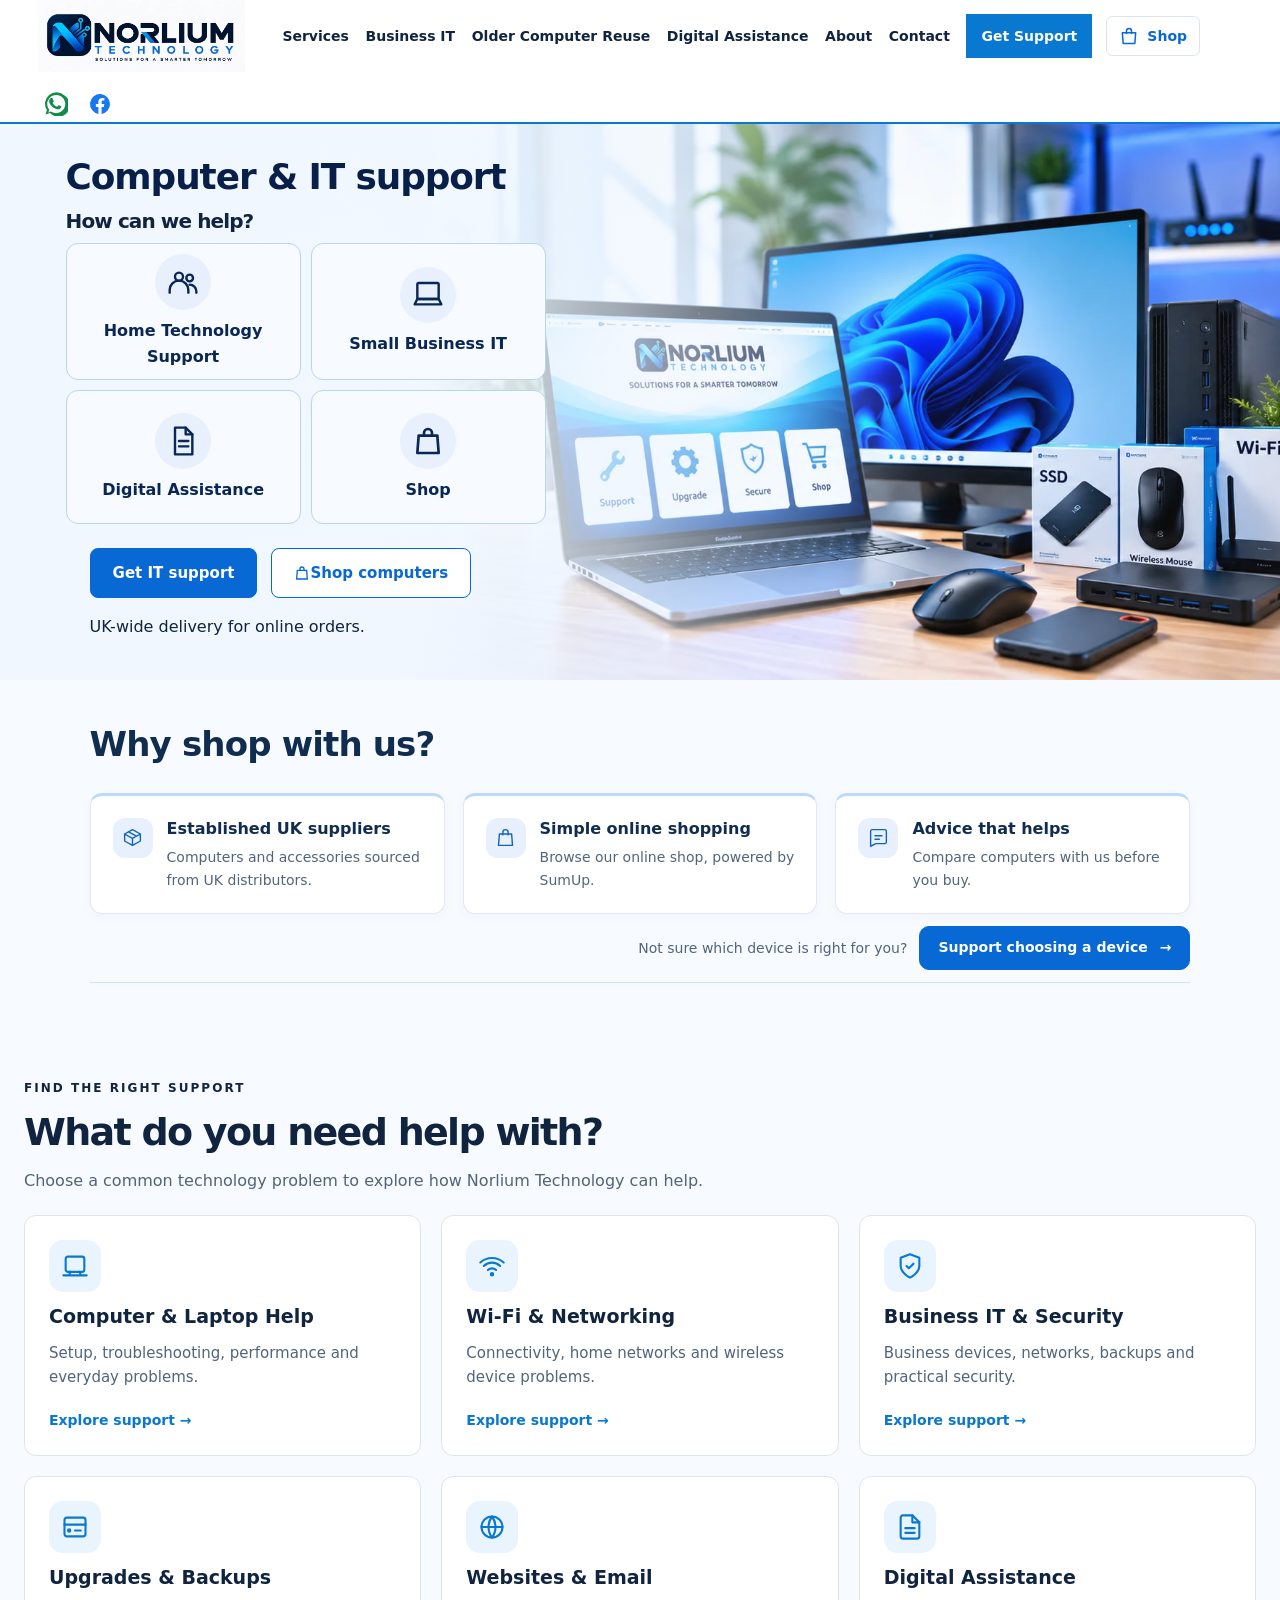
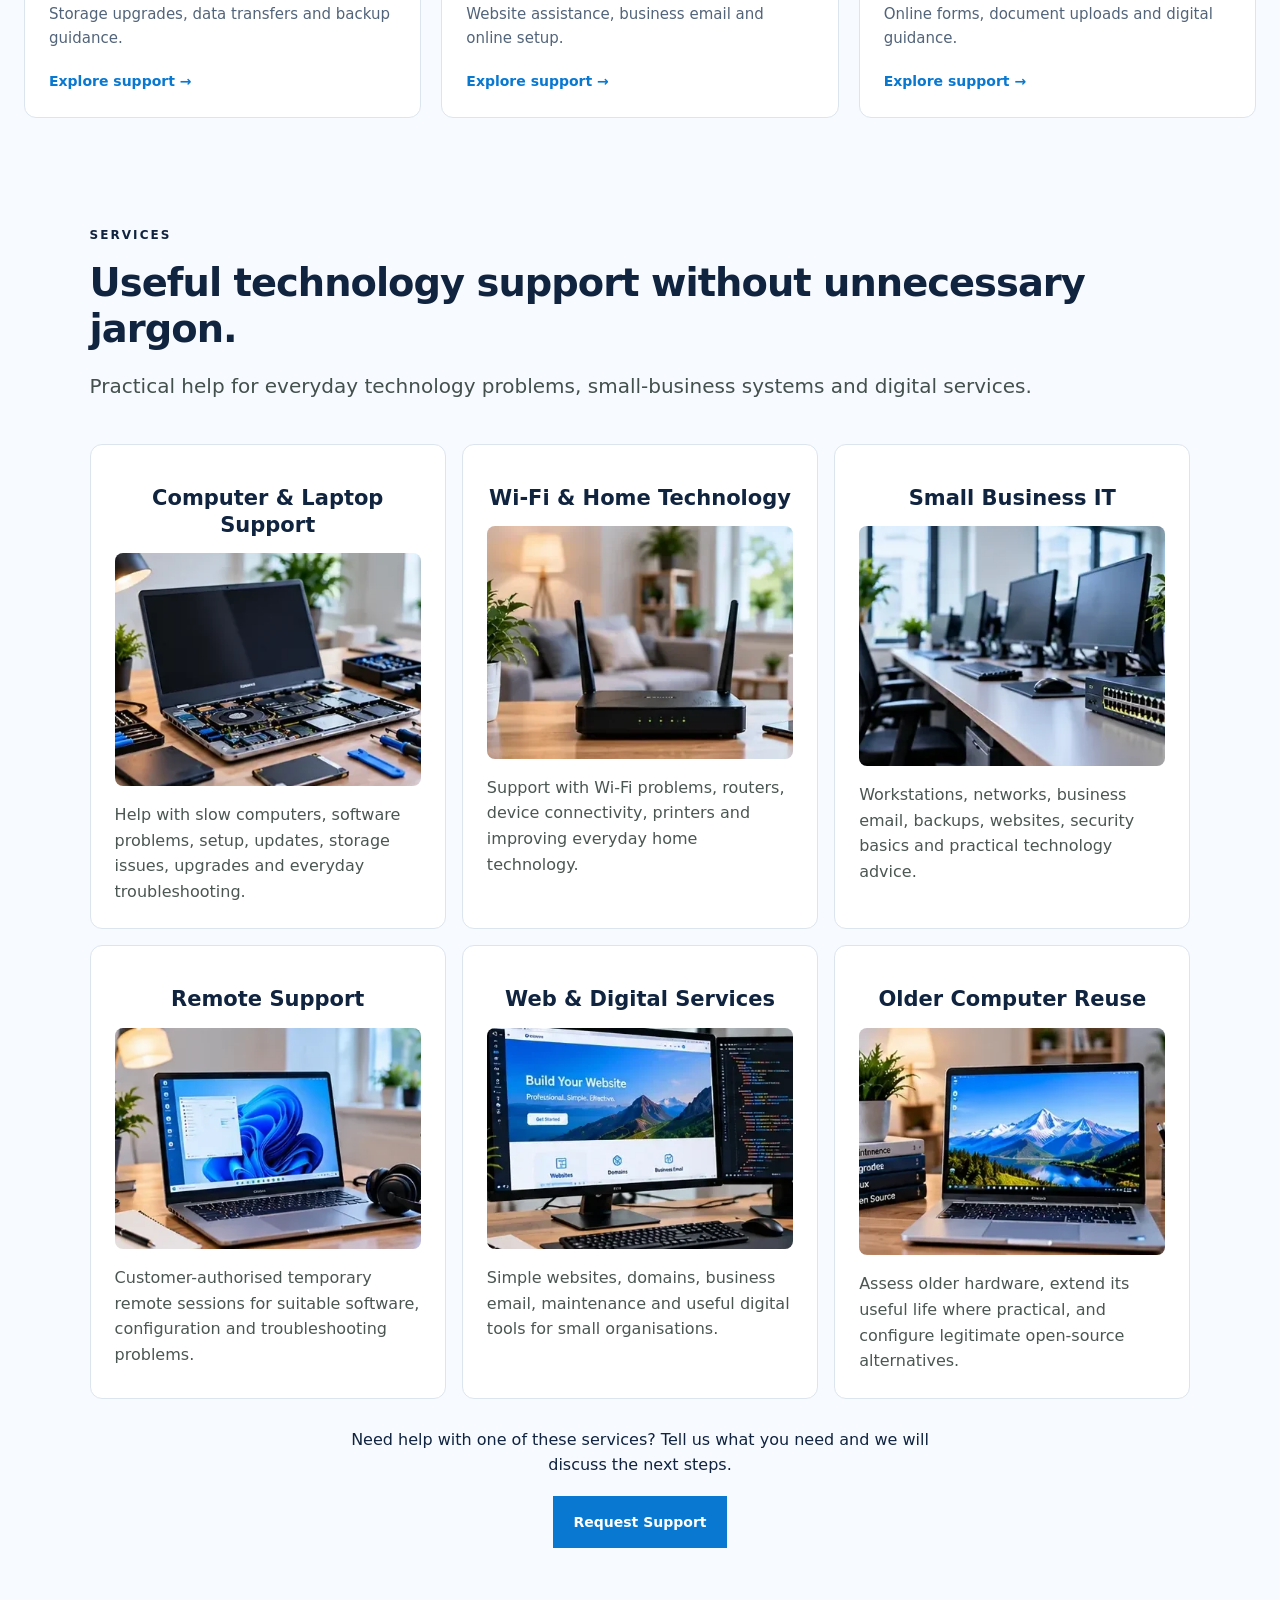
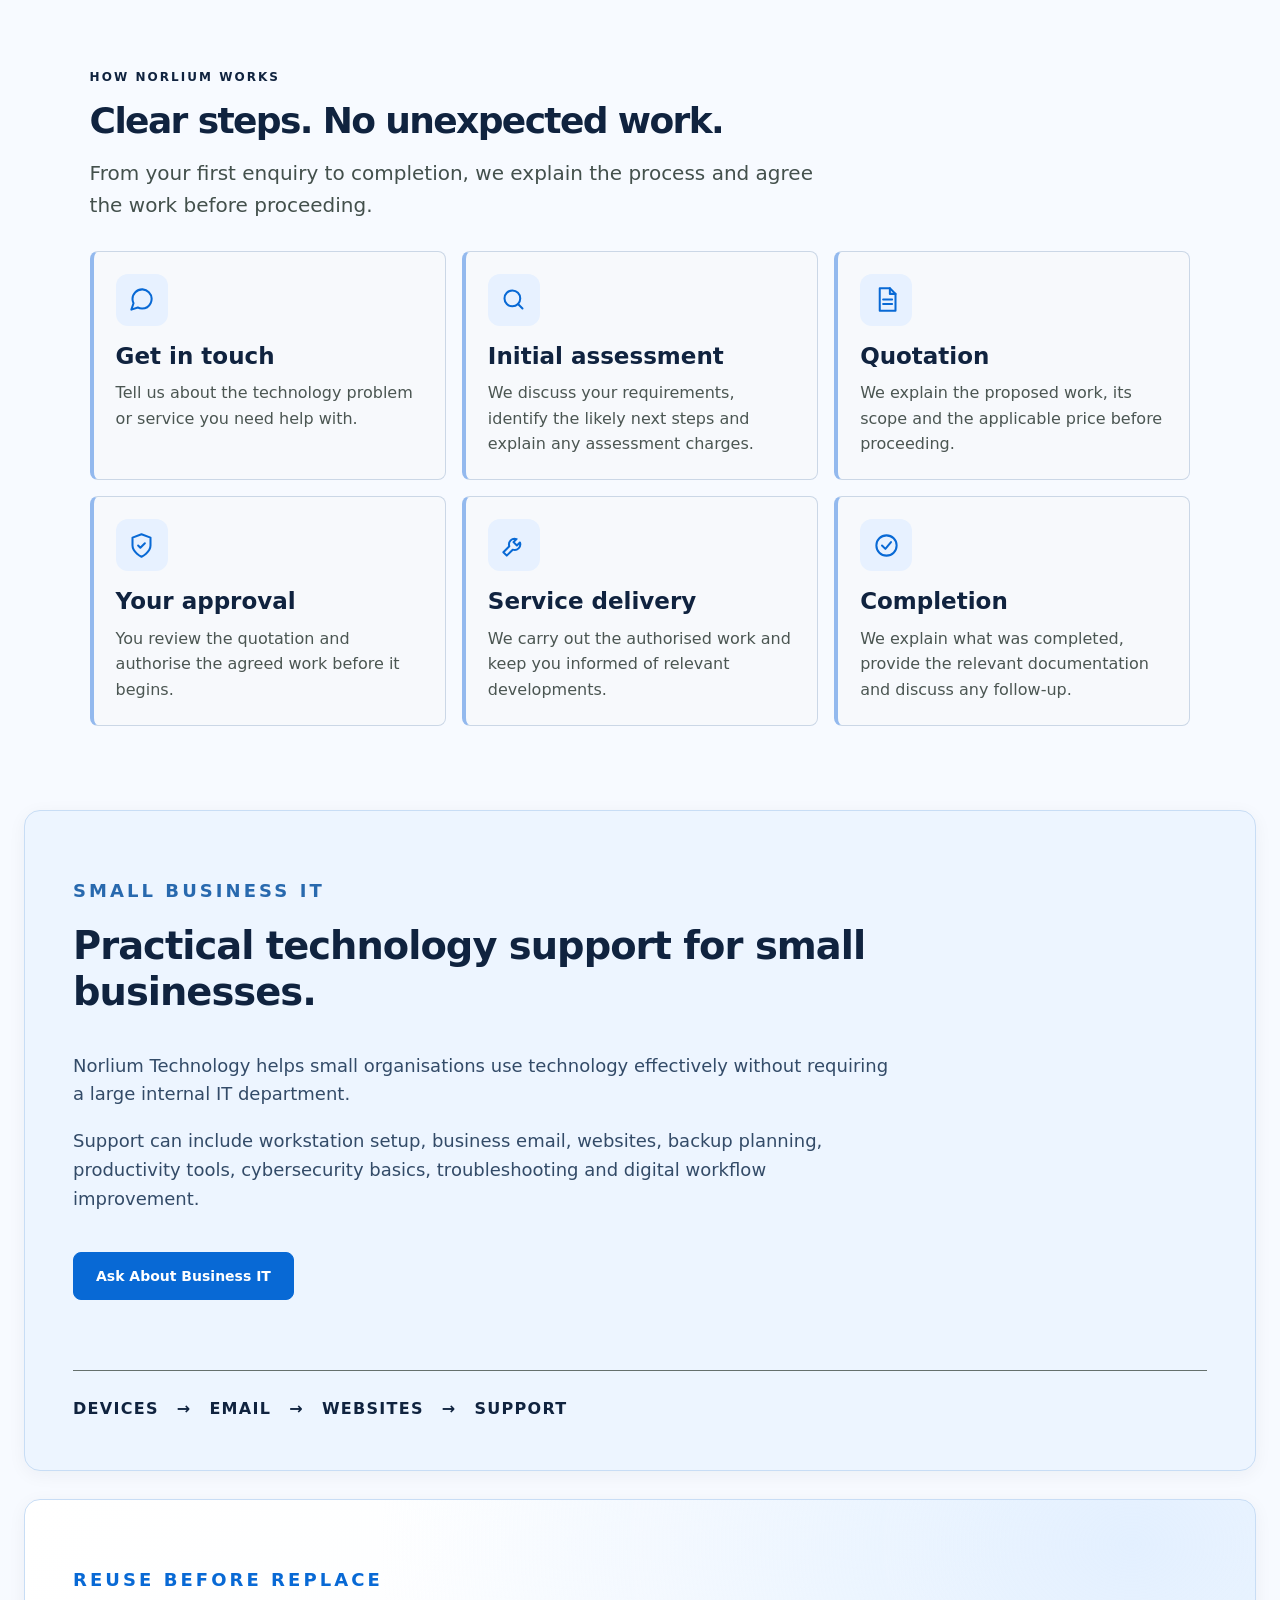
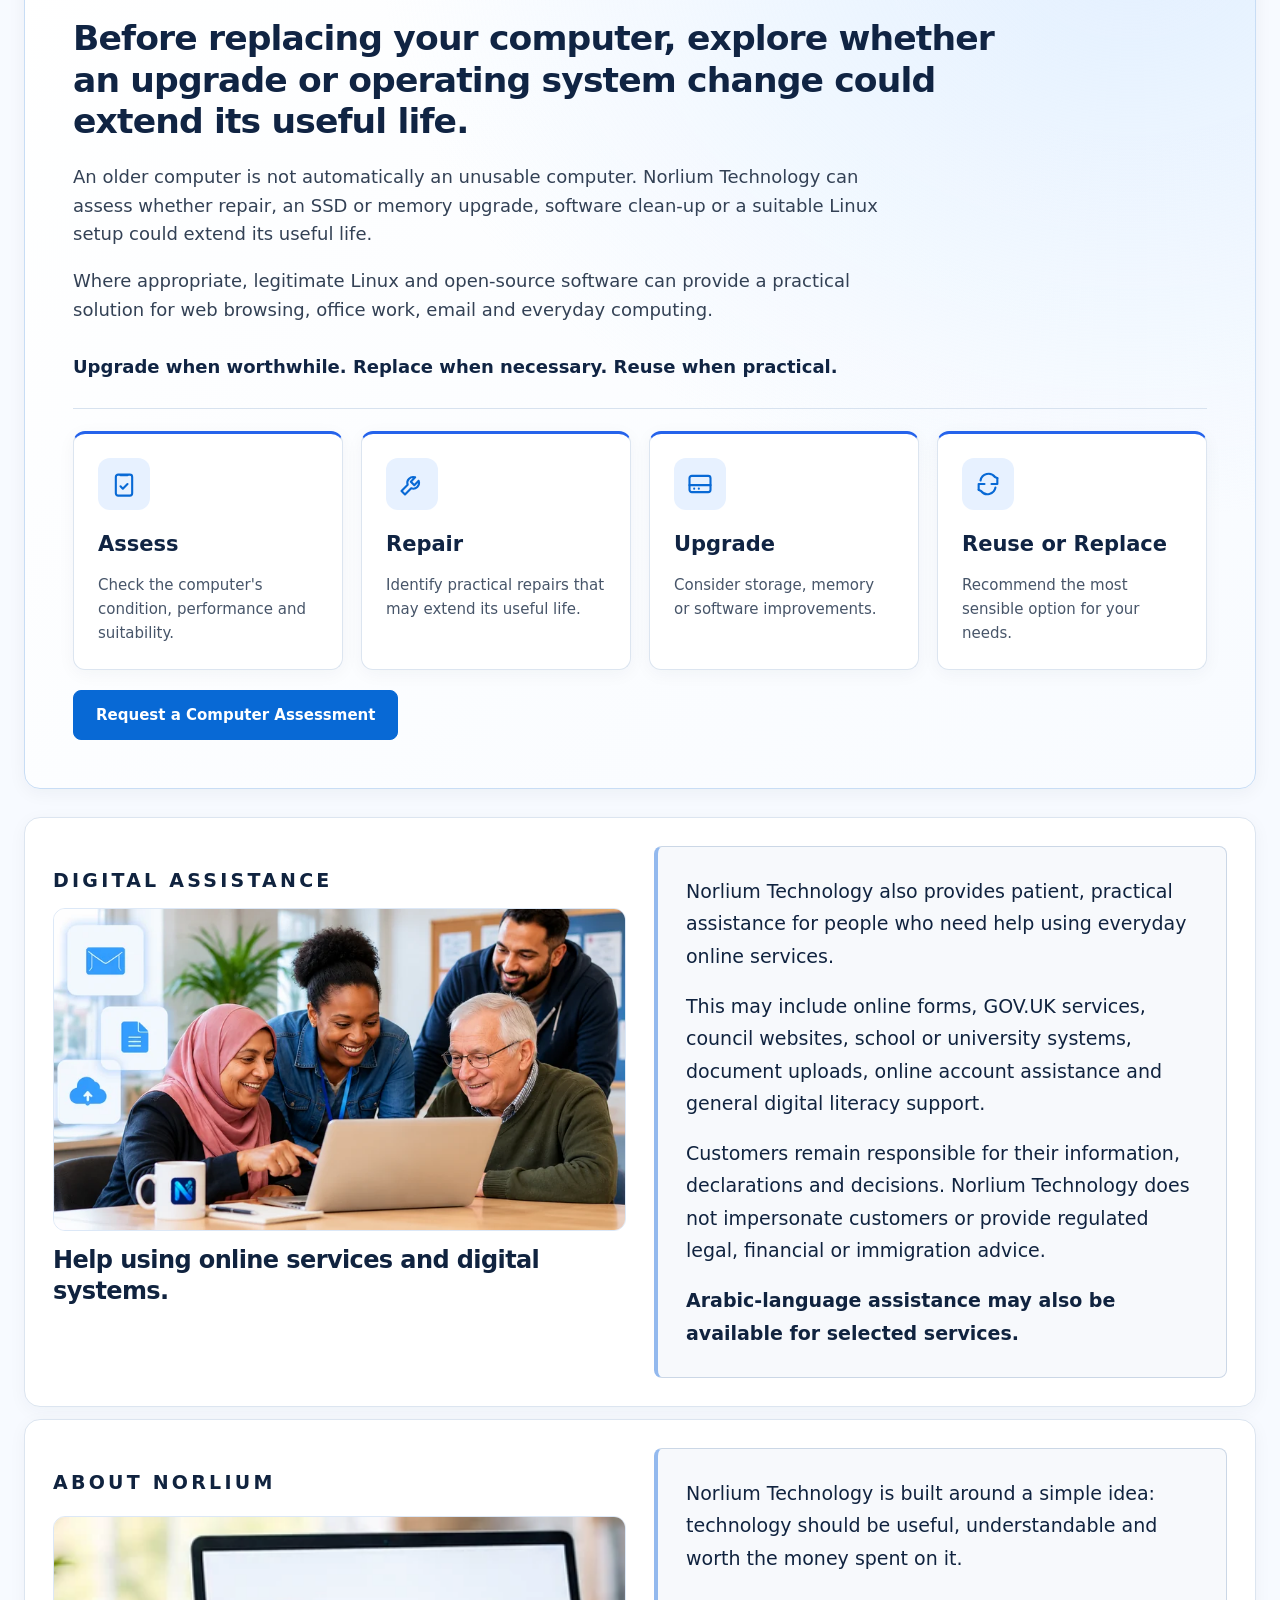
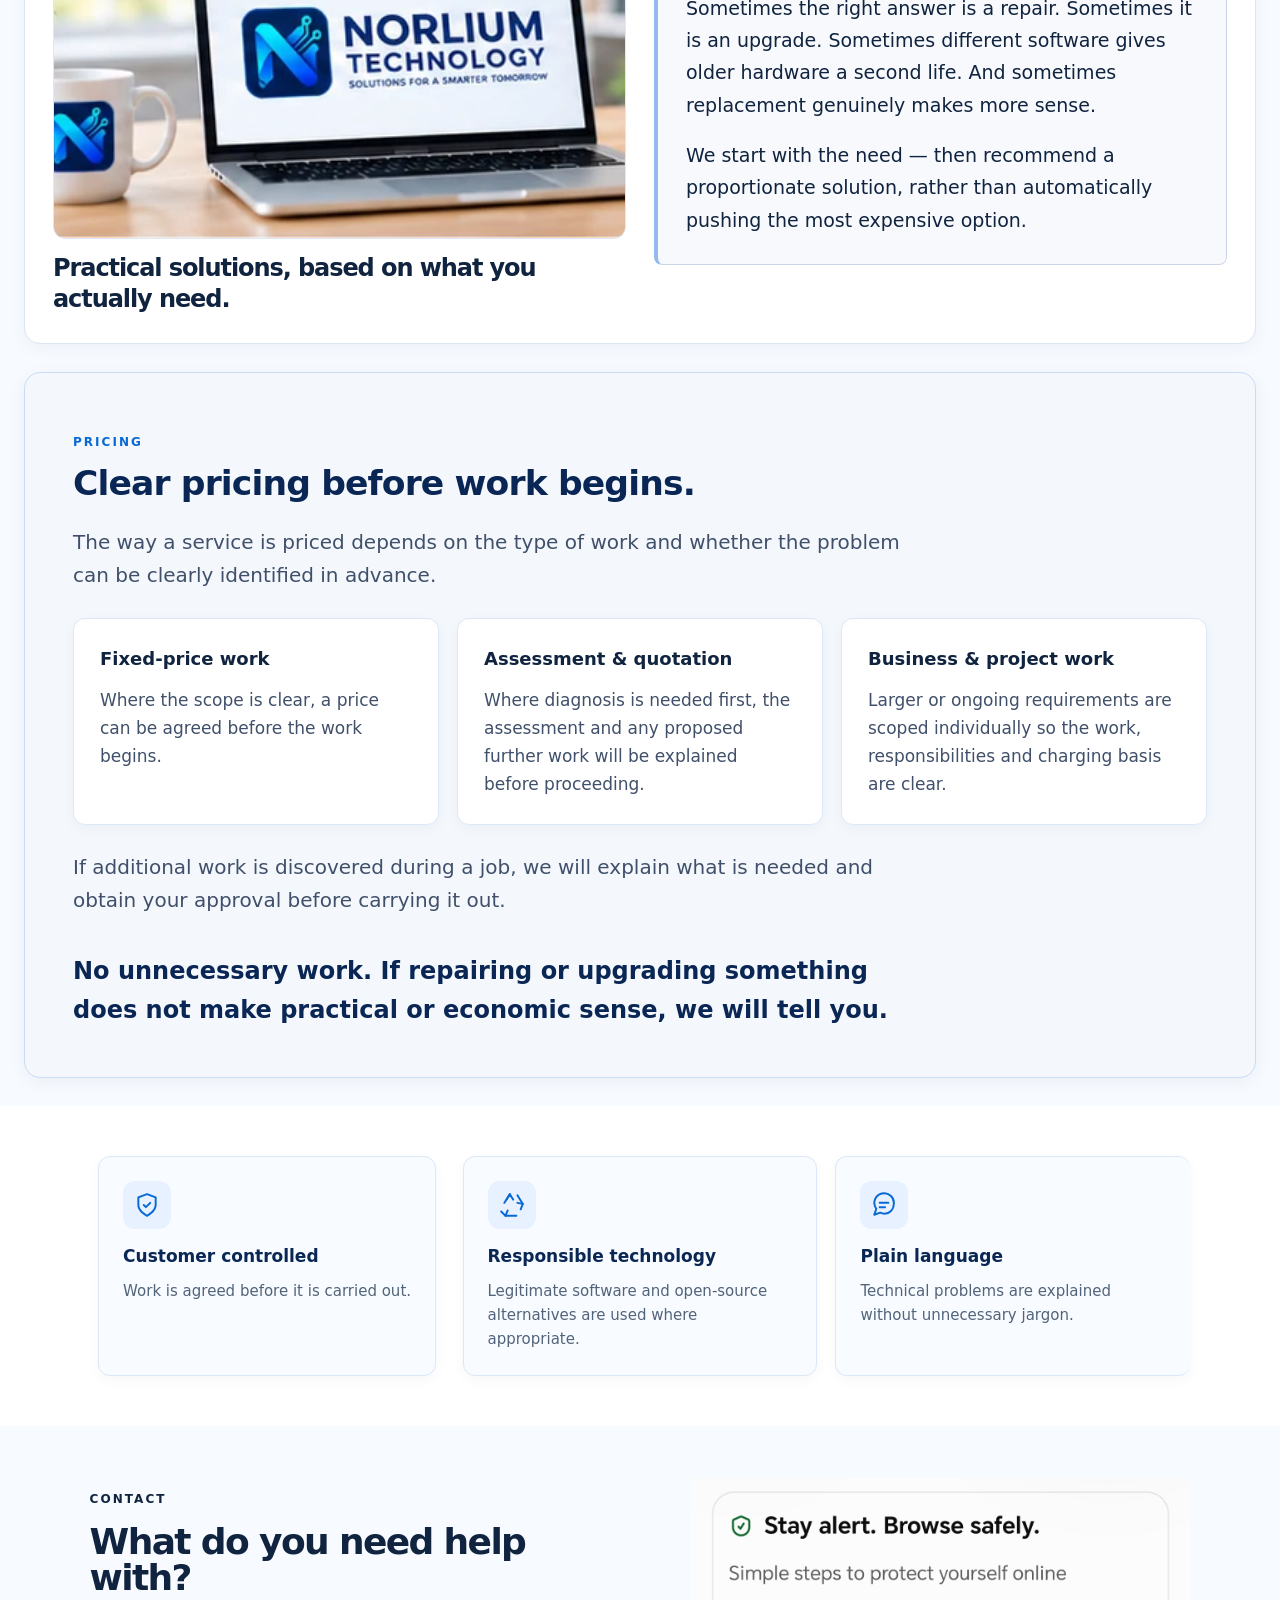
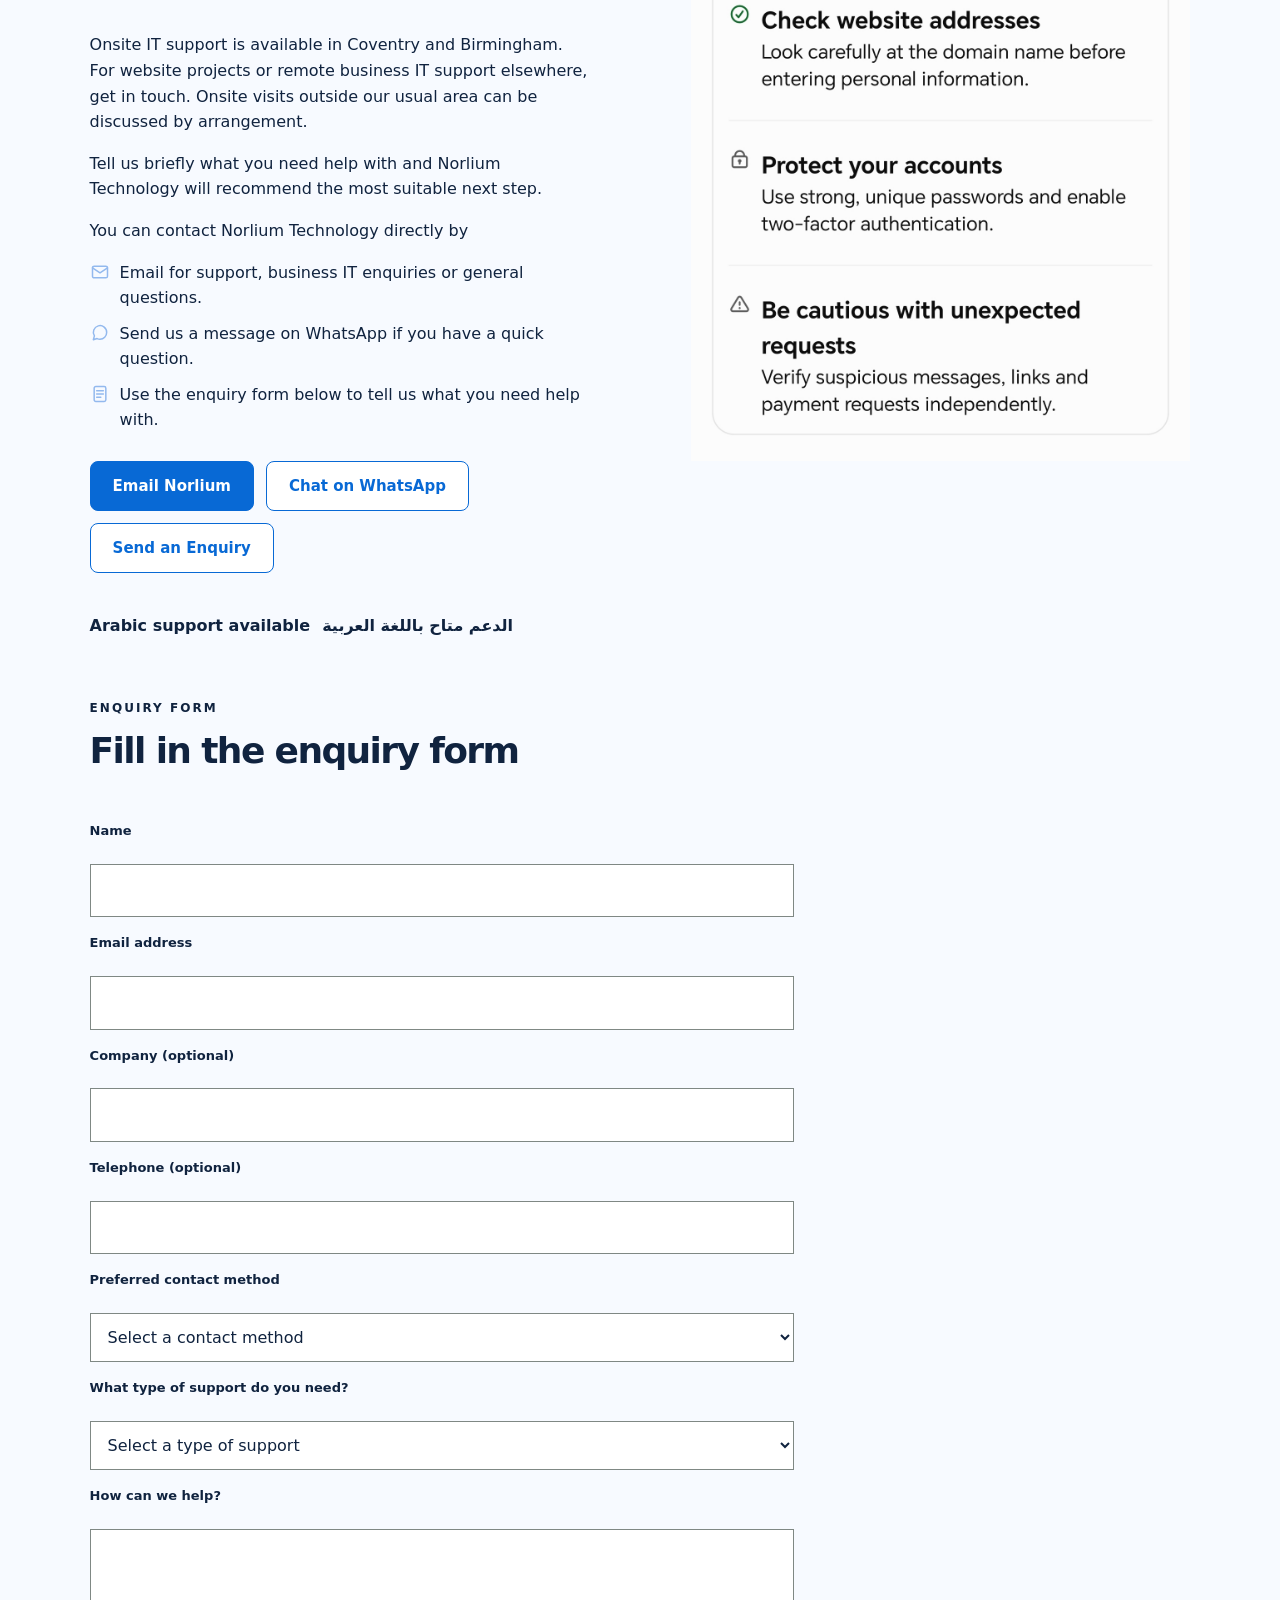
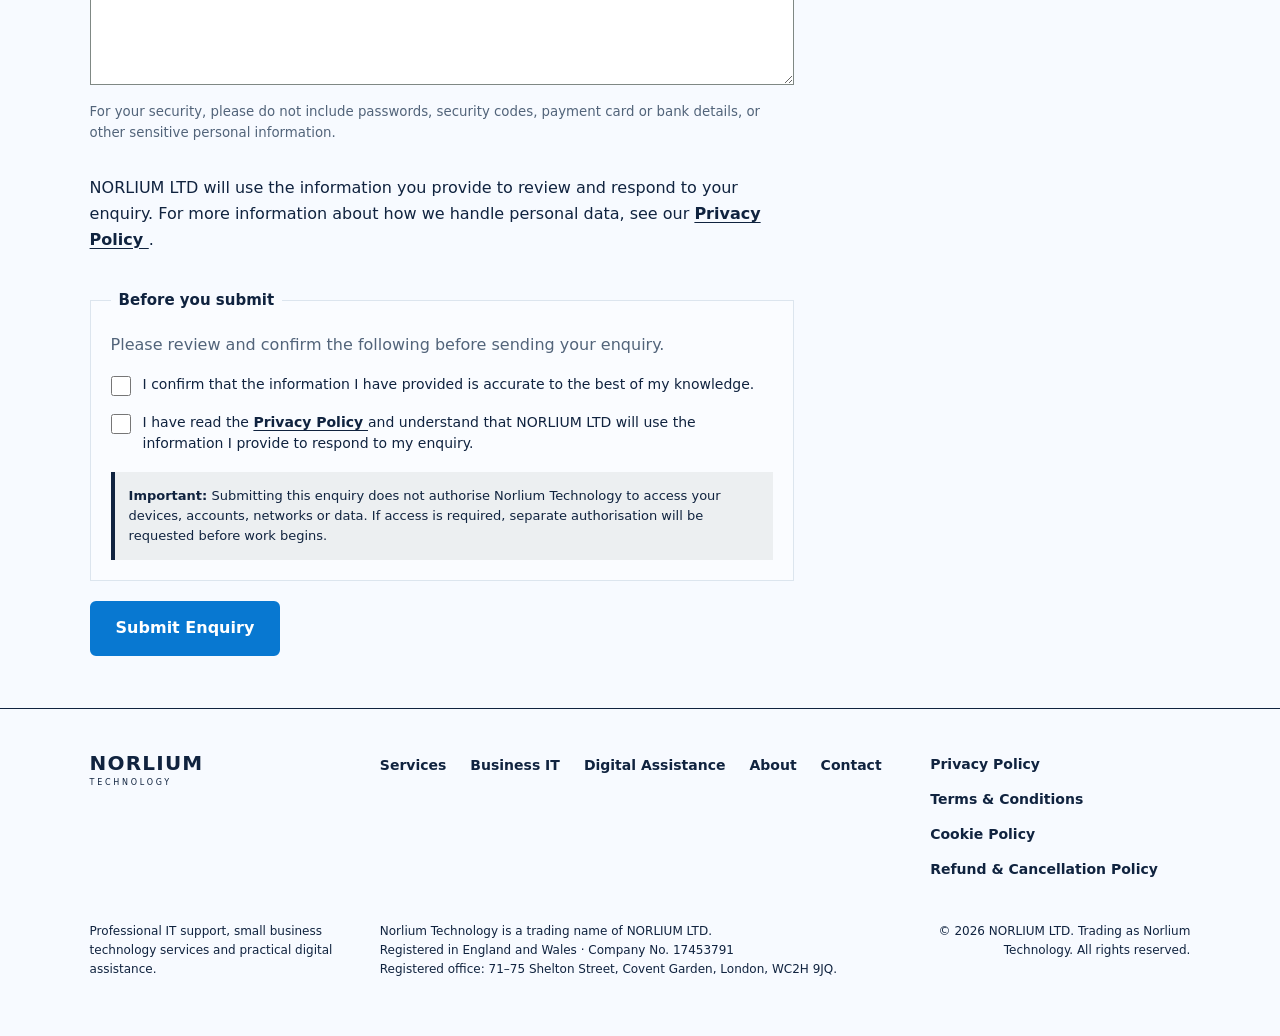
==== commit 25d1d5b3: "Refine homepage support cards and enquiry layout" ====
--- a/index.html
+++ b/index.html
@@ -167,95 +167,64 @@
         <h1>Computer &amp; IT support</h1>
 
         <div id="support-options">
-            <div class="support-heading-row">
+          <div class="support-heading-row">
             <h2>How can we help?</h2>
-
           </div>
 
-           <div class="grid">
-
-              <!-- Home Technology Support -->
-              <article>
-               <a class="service-icon"
-                   href="/services/"
-                   aria-label="Explore Home Technology Support">
-                  <svg viewBox="0 0 24 24" fill="none"
-                       stroke="currentColor" stroke-width="1.8"
-                       stroke-linecap="round" stroke-linejoin="round"
-                       aria-hidden="true">
-                    <circle cx="9" cy="8" r="3"/>
-                    <circle cx="17" cy="9" r="2.5"/>
-                    <path d="M2 20v-2a7 7 0 0 1 14 0v2"/>
-                    <path d="M17 14a5 5 0 0 1 5 5v1"/>
-                 </svg>
-                </a>
-
-                <h3>Home Technology Support</h3>
-
-
-                <a class="secondary" href="/services/">
-                  Explore Home Support &rarr;
-                </a>
-              </article>
-
-              <!-- Small Business IT -->
-              <article>
-                <a class="service-icon"
-                   href="/business-it/"
-                   aria-label="Explore Small Business IT">
-                  <svg viewBox="0 0 24 24" fill="none"
-                       stroke="currentColor" stroke-width="1.8"
-                       stroke-linecap="round" stroke-linejoin="round"
-                       aria-hidden="true">
-                    <rect x="4" y="3" width="16" height="12" rx="1"/>
-                    <path d="M2 19h20l-2-4H4l-2 4z"/>
-                  </svg>
-                </a>
-
-                <h3>Small Business IT</h3>
-
-
-                <a class="secondary" href="/business-it/">
-                  Explore Business IT &rarr;
-                </a>
-              </article>
-
-              <!-- Digital Assistance -->
-              <article>
-                <a class="service-icon"
-                   href="/digital-assistance/"
-                   aria-label="Explore Digital Assistance">
-                  <svg viewBox="0 0 24 24" fill="none"
-                      stroke="currentColor" stroke-width="1.8"
-                      stroke-linecap="round" stroke-linejoin="round"
-                      aria-hidden="true">
-                    <path d="M6 2h8l5 5v15H6z"/>
-                    <path d="M14 2v5h5"/>
-                    <path d="M9 12h7M9 16h7"/>
-                  </svg>
-                </a>
-
-                <h3>Digital Assistance</h3>
-
-
-                <a class="secondary" href="/digital-assistance/">
-                  Explore Digital Assistance &rarr;
-                </a>
-              </article>
-
-              <article>
-                <a class="service-icon" href="https://shop.norlium.co.uk/" aria-label="Visit the Norlium shop">
-                  <svg viewBox="0 0 24 24" fill="none" stroke="currentColor"
-                       stroke-width="2" stroke-linejoin="round"
-                       aria-hidden="true" focusable="false">
-                    <path d="M5 8h14l1 13H4L5 8Z M9 9V6a3 3 0 0 1 6 0v3"/>
-                  </svg>
-                </a>
-                <h3>Shop</h3>
-                <a class="secondary" href="https://shop.norlium.co.uk/">Visit online shop &rarr;</a>
-              </article>
-
-            </div>
+          <div class="grid">
+            <a class="support-card" href="/services/">
+              <span class="service-icon">
+                <svg viewBox="0 0 24 24" fill="none"
+                     stroke="currentColor" stroke-width="1.8"
+                     stroke-linecap="round" stroke-linejoin="round"
+                     aria-hidden="true">
+                  <circle cx="9" cy="8" r="3"/>
+                  <circle cx="17" cy="9" r="2.5"/>
+                  <path d="M2 20v-2a7 7 0 0 1 14 0v2"/>
+                  <path d="M17 14a5 5 0 0 1 5 5v1"/>
+                </svg>
+              </span>
+              <h3>Home Technology Support</h3>
+            </a>
+
+            <a class="support-card" href="/business-it/">
+              <span class="service-icon">
+                <svg viewBox="0 0 24 24" fill="none"
+                     stroke="currentColor" stroke-width="1.8"
+                     stroke-linecap="round" stroke-linejoin="round"
+                     aria-hidden="true">
+                  <rect x="4" y="3" width="16" height="12" rx="1"/>
+                  <path d="M2 19h20l-2-4H4l-2 4z"/>
+                </svg>
+              </span>
+              <h3>Small Business IT</h3>
+            </a>
+
+            <a class="support-card" href="/digital-assistance/">
+              <span class="service-icon">
+                <svg viewBox="0 0 24 24" fill="none"
+                    stroke="currentColor" stroke-width="1.8"
+                    stroke-linecap="round" stroke-linejoin="round"
+                    aria-hidden="true">
+                  <path d="M6 2h8l5 5v15H6z"/>
+                  <path d="M14 2v5h5"/>
+                  <path d="M9 12h7M9 16h7"/>
+                </svg>
+              </span>
+              <h3>Digital Assistance</h3>
+            </a>
+
+            <a class="support-card" href="https://shop.norlium.co.uk/">
+              <span class="service-icon">
+                <svg viewBox="0 0 24 24" fill="none" stroke="currentColor"
+                     stroke-width="2" stroke-linejoin="round"
+                     aria-hidden="true" focusable="false">
+                  <path d="M5 8h14l1 13H4L5 8Z M9 9V6a3 3 0 0 1 6 0v3"/>
+                </svg>
+              </span>
+              <h3>Shop</h3>
+            </a>
+          </div>
         </div>
 
         <div class="actions">
@@ -882,67 +851,79 @@
           the most suitable next step.
         </p>
 
-        <p>
-           You can contact Norlium Technology directly by email for support,
-           business IT enquiries or general questions.
-        </p>
-
-      <div class="contact-actions">
-        <a class="primary" href="mailto:contact@norlium.co.uk">
-          Email Norlium
-        </a>
-
-        <a
-          class="secondary"
-          href="https://wa.me/447349499361?text=Hello%20Norlium%2C%20I%E2%80%99d%20like%20some%20help%20with%20one%20of%20your%20technology%20services."
-          target="_blank"
-          rel="noopener noreferrer"
+        <p>You can contact Norlium Technology directly by</p>
+        <ul class="contact-methods" role="list">
+          <li>
+            <svg viewBox="0 0 24 24" aria-hidden="true" focusable="false">
+              <rect x="3" y="5" width="18" height="14" rx="2"/>
+              <path d="m3 7 9 6 9-6"/>
+            </svg>
+            <span>Email for support, business IT enquiries or general questions.</span>
+          </li>
+          <li>
+            <svg viewBox="0 0 24 24" aria-hidden="true" focusable="false">
+              <path d="M20 11.5a8 8 0 0 1-8 8 8 8 0 0 1-3.5-.8L4 20l1.3-4.5A8 8 0 1 1 20 11.5Z"/>
+            </svg>
+            <span>Send us a message on WhatsApp if you have a quick question.</span>
+          </li>
+          <li>
+            <svg viewBox="0 0 24 24" aria-hidden="true" focusable="false">
+              <rect x="5" y="3" width="14" height="18" rx="2"/>
+              <path d="M8 8h8m-8 4h8m-8 4h5"/>
+            </svg>
+            <span>Use the enquiry form below to tell us what you need help with.</span>
+          </li>
+        </ul>
+
+        <div class="contact-actions">
+          <a class="primary" href="mailto:contact@norlium.co.uk">
+            Email Norlium
+          </a>
+
+          <a
+            class="secondary"
+            href="https://wa.me/447349499361?text=Hello%20Norlium%2C%20I%E2%80%99d%20like%20some%20help%20with%20one%20of%20your%20technology%20services."
+            target="_blank"
+            rel="noopener noreferrer"
+          >
+            Chat on WhatsApp
+          </a>
+
+          <a class="secondary" href="#enquiry-form">
+            Send an Enquiry
+          </a>
+        </div>
+
+        <p class="contact-language">
+          <strong>
+            <span>Arabic support available</span>
+            <span lang="ar" dir="rtl">الدعم متاح باللغة العربية</span>
+          </strong>
+        </p>
+      </div>
+
+      <aside id="online-safety-note" class="security-notice" aria-label="Online safety advice">
+        <img
+          src="/assets/images/security-advice.jpg"
+          width="1200"
+          height="1400"
+          loading="lazy"
+          alt="Stay alert. Browse safely. Simple steps to protect yourself online.
+          Check website addresses. Look carefully at the domain name before entering personal information.
+          Protect your accounts. Use strong, unique passwords and enable two-factor authentication.
+          Be cautious with unexpected requests. Verify suspicious messages, links and payment requests independently."
         >
-          Chat on WhatsApp
-        </a>
-
-        <a class="secondary" href="#enquiry-form">
-          Send an Enquiry
-        </a>
-      </div>
-
-
-
-      <p class="contact-language">
-        <strong>Arabic support available ·
-          <span lang="ar" dir="rtl">الدعم متاح باللغة العربية</span>
-        </strong>
-      </p>
-      </div>
-
-      <aside id="online-safety-note" class="security-notice">
-        <h3>Stay safe online</h3>
-
-        <p>
-          Be alert to phishing, fake websites and communications pretending
-          to represent Norlium Technology. Our official website uses the
-          <strong>norlium.co.uk</strong> domain.
-        </p>
-
-        <p>
-          If you receive an unexpected request for payment, passwords,
-          authentication codes or sensitive information, do not act on it
-          until you have independently verified the request using the contact
-          details published on this website.
-        </p>
-
-        <p>
-          If you believe someone is impersonating Norlium Technology,
-          please contact us at
-          <a href="mailto:contact@norlium.co.uk">contact@norlium.co.uk</a>.
-        </p>
       </aside>
 
       <form
         id="enquiry-form"
-        aria-describedby="online-safety-note"
+        tabindex="-1"
+        aria-labelledby="enquiry-form-heading"
       >
-        <h2 id="enquiry-form-heading">Fill in the enquiry form</h2>
+        <div>
+          <p class="eyebrow">ENQUIRY FORM</p>
+          <h2 id="enquiry-form-heading">Fill in the enquiry form</h2>
+        </div>
         <label for="name">
           Name
         </label>
--- a/styles.css
+++ b/styles.css
@@ -386,8 +386,49 @@
 .contact {
   display: grid;
   grid-template-columns: minmax(0, 1fr) minmax(0, 1fr);
-  gap: 8vw;
-}
+  align-items: start;
+  gap: 3rem 8vw;
+}
+
+.contact > div:first-child,
+.contact > #enquiry-form {
+  margin-inline-start: 0;
+}
+
+.contact > #enquiry-form {
+  grid-column: 1 / -1;
+  width: 100%;
+  max-width: min(44rem, var(--content-width));
+  min-width: 0;
+}
+
+.contact-methods {
+  display: grid;
+  gap: 0.625rem;
+  margin: 0;
+  padding: 0;
+  list-style: none;
+}
+
+.contact-methods li {
+  display: flex;
+  align-items: flex-start;
+  gap: 0.625rem;
+}
+
+.contact-methods svg {
+  flex: 0 0 1.25rem;
+  width: 1.25rem;
+  height: 1.25rem;
+  margin-top: 0.15em;
+  color: var(--norlium-side-accent);
+  fill: none;
+  stroke: currentColor;
+  stroke-width: 1.8;
+  stroke-linecap: round;
+  stroke-linejoin: round;
+}
+
 .contact-actions {
   display: flex;
   flex-wrap: wrap;
@@ -410,29 +451,14 @@
 }
 
 .security-notice {
-  margin: 1.5rem 0;
-  padding: 1.25rem 1.4rem;
-  border: 1px solid #cbd5e1;
-  border-left: 4px solid var(--norlium-side-accent);
-  border-radius: 8px;
-  background: #f8fafc;
-}
-
-.security-notice h3 {
-  margin-top: 0;
-  margin-bottom: 0.75rem;
-}
-
-.security-notice p {
-  margin: 0 0 0.75rem;
-}
-
-.security-notice p:last-child {
-  margin-bottom: 0;
-}
-
-.security-notice a {
-  overflow-wrap: anywhere;
+  width: 100%;
+  max-width: 32rem;
+}
+
+.security-notice img {
+  display: block;
+  width: 100%;
+  height: auto;
 }
 
 label {
@@ -2655,7 +2681,7 @@
   flex-wrap: wrap;
   align-items: center;
   gap: 12px;
-  margin: 28px 0;
+  margin: 28px 0 40px;
 }
 
 #contact .contact-actions a.primary,
@@ -5100,7 +5126,7 @@
 }
 
 #top.norlium-hero #support-options {
-  max-width: 540px;
+  max-width: 480px;
   margin-inline: clamp(-24px, calc(800px - 100vw), 0px) 0;
   padding: 0;
   background: transparent;
@@ -5121,31 +5147,47 @@
   gap: 10px;
 }
 
-#top.norlium-hero #support-options .grid > article {
-  min-height: 0;
+#top.norlium-hero #support-options .support-card {
+  display: flex;
+  flex-direction: column;
+  align-items: center;
+  justify-content: center;
+  min-width: 0;
+  min-height: 134px;
   padding: 10px 8px;
-  border: 0;
-  background: transparent;
+  border: 1px solid #b9d4f3;
+  border-radius: 12px;
+  background: #f7faff;
+  color: #092654;
+  text-align: center;
+  text-decoration: none;
+}
+
+#top.norlium-hero #support-options .support-card:hover {
+  border-color: #0869d5;
+  background: #e9f3ff;
+}
+
+#top.norlium-hero #support-options .support-card:focus-visible {
+  outline: 3px solid #0869d5;
+  outline-offset: 2px;
 }
 
 #top.norlium-hero #support-options .service-icon {
-  width: 40px;
-  height: 40px;
-  margin-bottom: 6px;
+  width: 56px;
+  height: 56px;
+  margin-bottom: 8px;
+  background: #e7f0fc;
 }
 
 #top.norlium-hero #support-options .service-icon svg {
-  width: 22px;
-  height: 22px;
-}
-
-#top.norlium-hero #support-options .grid > article h3 {
+  width: 32px;
+  height: 32px;
+}
+
+#top.norlium-hero #support-options .support-card h3 {
+  margin: 0;
   font-size: 16px;
-  margin-bottom: 6px;
-}
-
-#top.norlium-hero #support-options .grid > article a.secondary {
-  font-size: 13px;
 }
 
 #top.norlium-hero .actions svg {
@@ -5177,12 +5219,6 @@
   main > section#why-shop > ul.shop-reasons { grid-template-columns: 1fr; gap: 22px; }
   #why-shop .shop-reasons-heading { margin-bottom: 24px; }
   #why-shop .shop-advice { align-items: flex-start; flex-direction: column; gap: 4px; }
-}
-
-/* Tighten the hero options right column */
-#top.norlium-hero #support-options .grid > article:nth-child(even) {
-  position: relative;
-  left: clamp(-48px, calc(600px - 100vw), 0px);
 }
 
 /* Device buying advice: scoped controls preserve the existing enquiry form. */
@@ -5546,9 +5582,22 @@
 }
 
 #contact .contact-language {
-  margin-top: 56px;
-}
-
-#contact .contact-language {
-  margin-top: 224px;
-}
+  margin: 0;
+}
+
+#contact .contact-language strong {
+  display: flex;
+  flex-wrap: wrap;
+  gap: 0.25rem 0.75rem;
+}
+
+@media (max-width: 800px) {
+  #contact {
+    gap: 1.5rem;
+  }
+
+  #contact .contact-language strong {
+    flex-direction: column;
+    align-items: flex-start;
+  }
+}
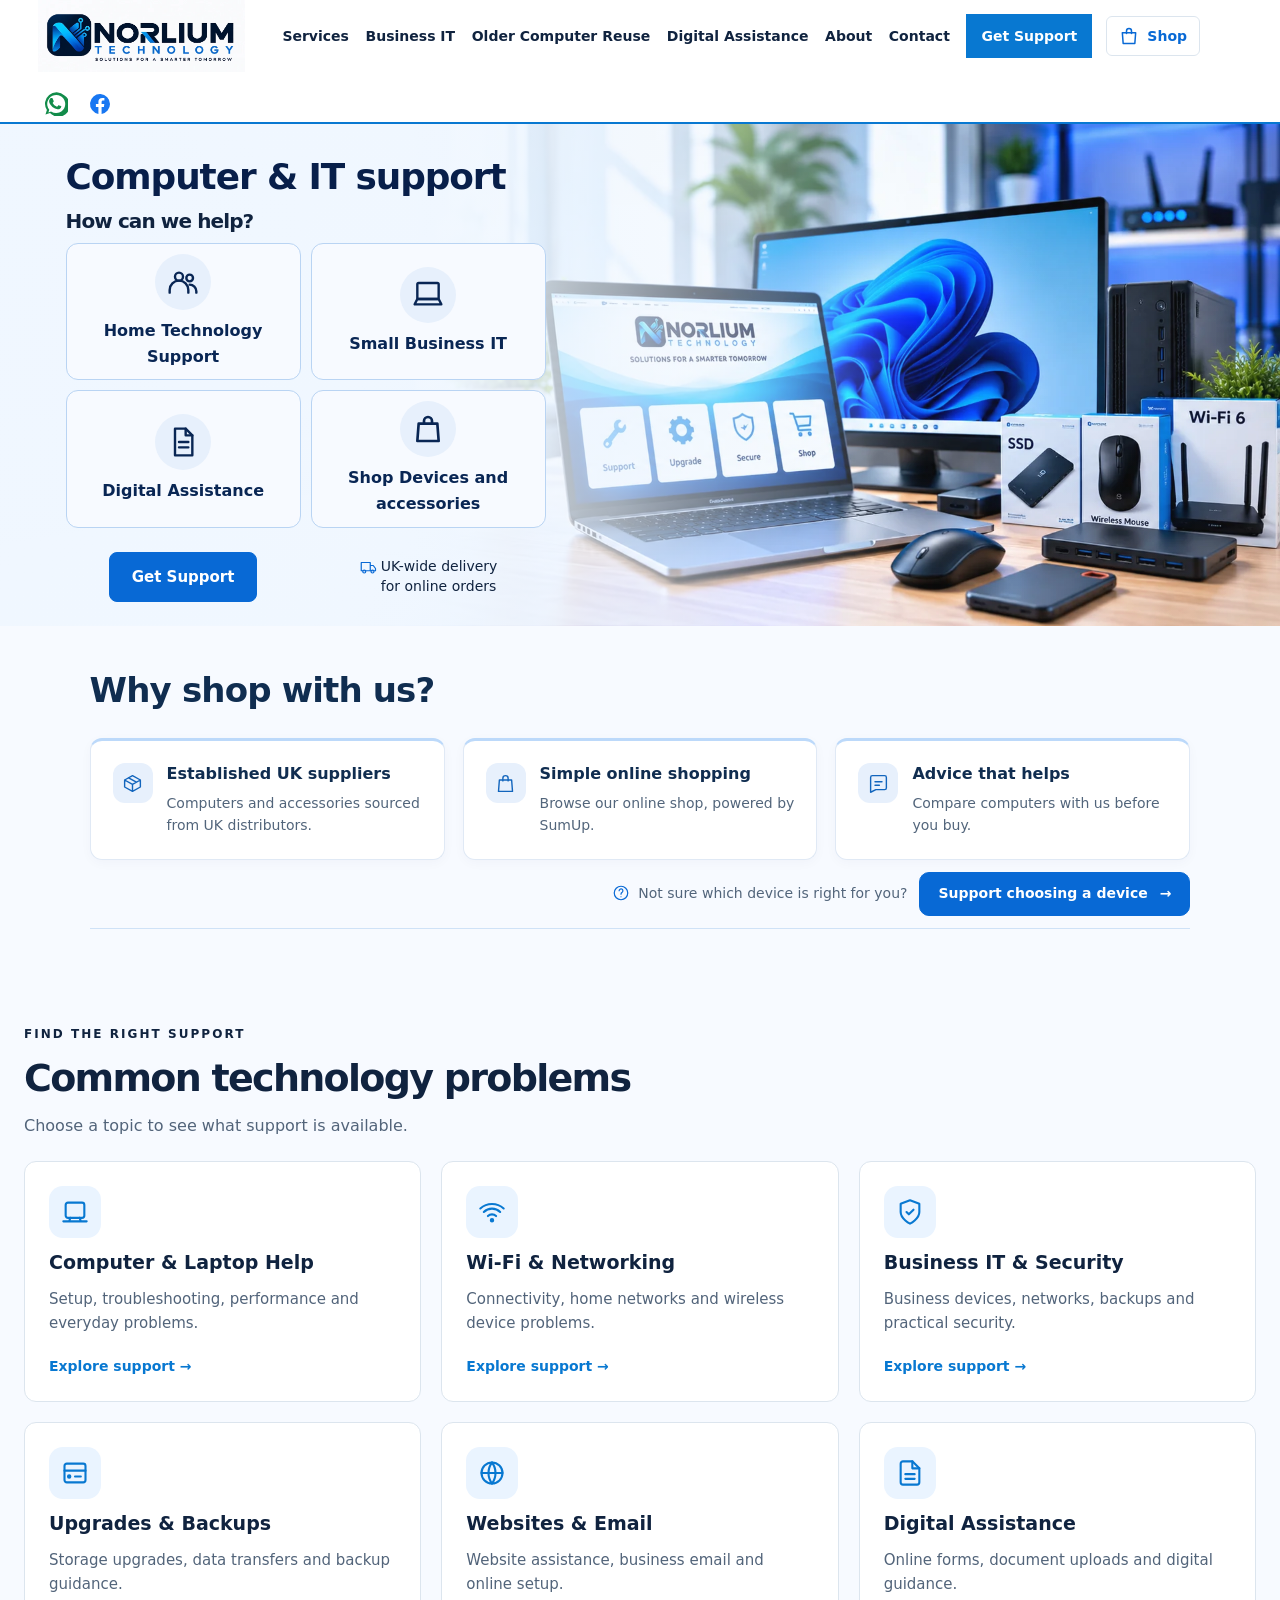
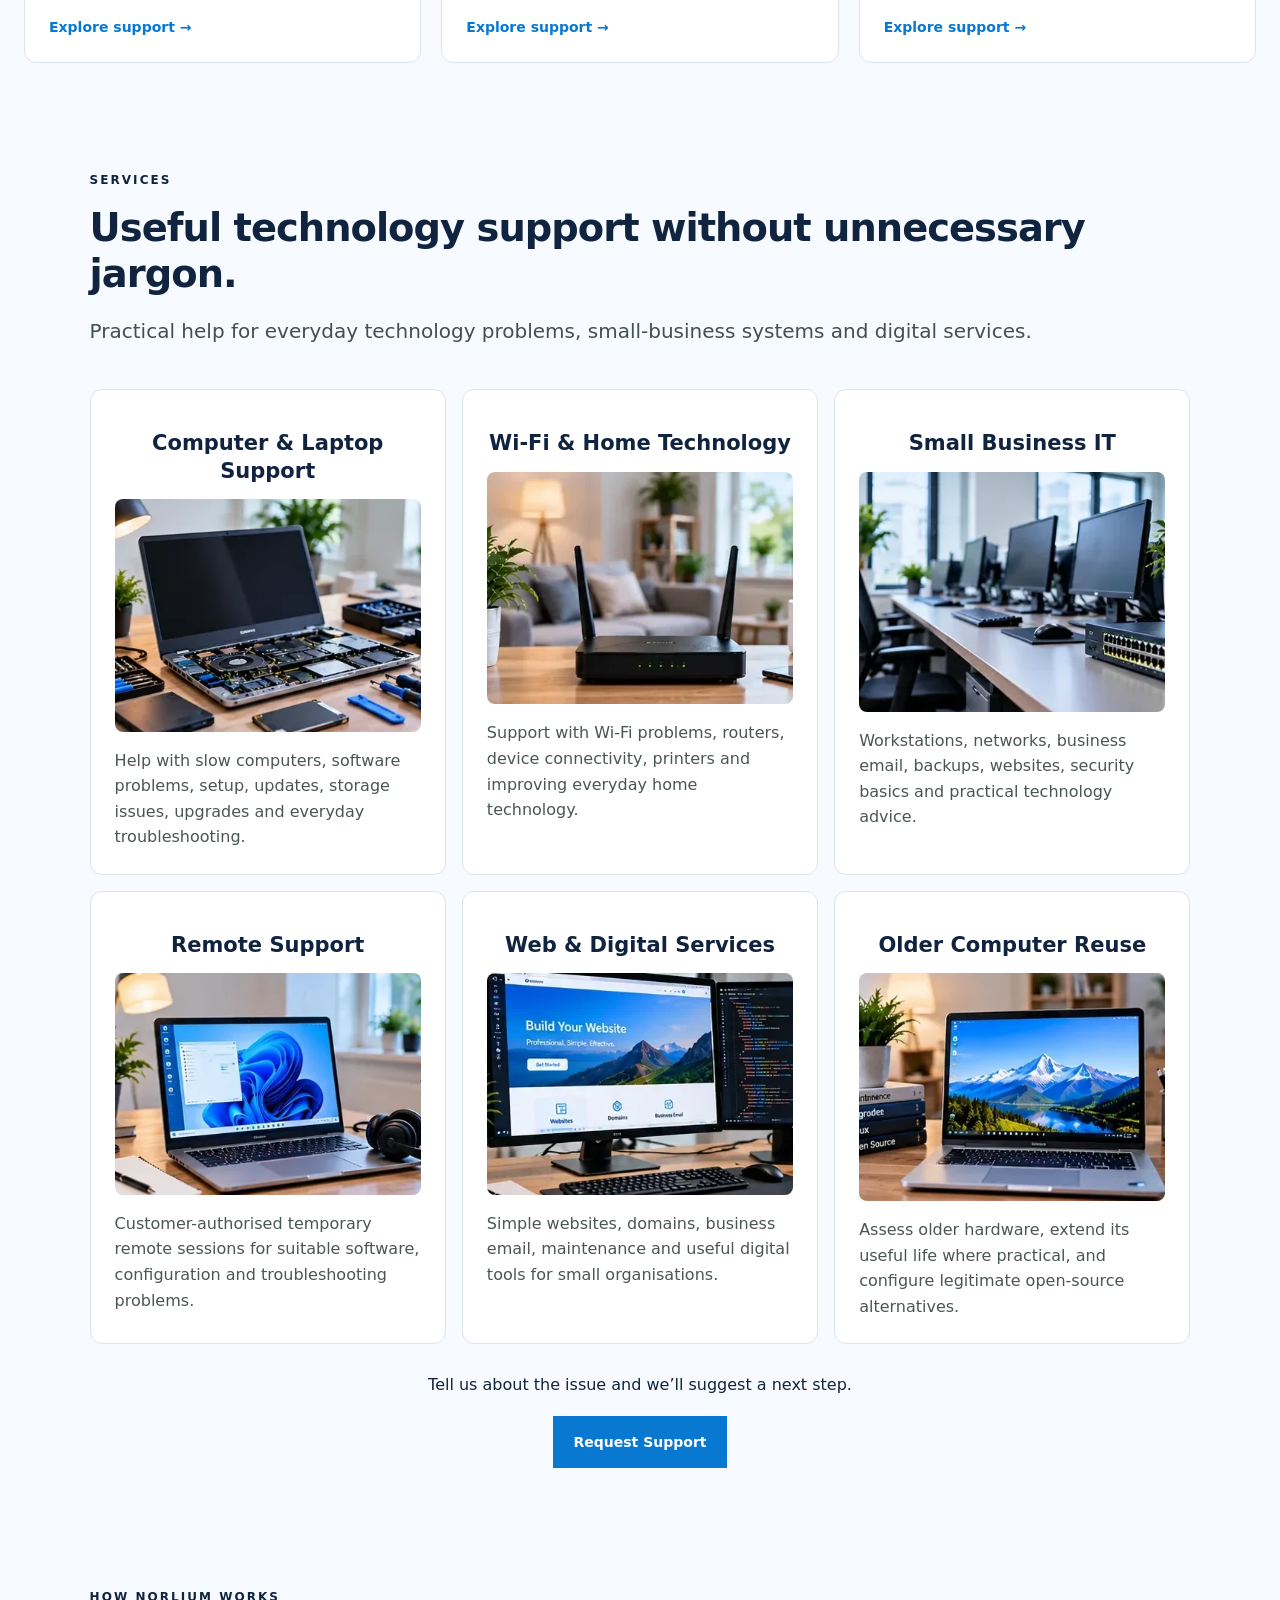
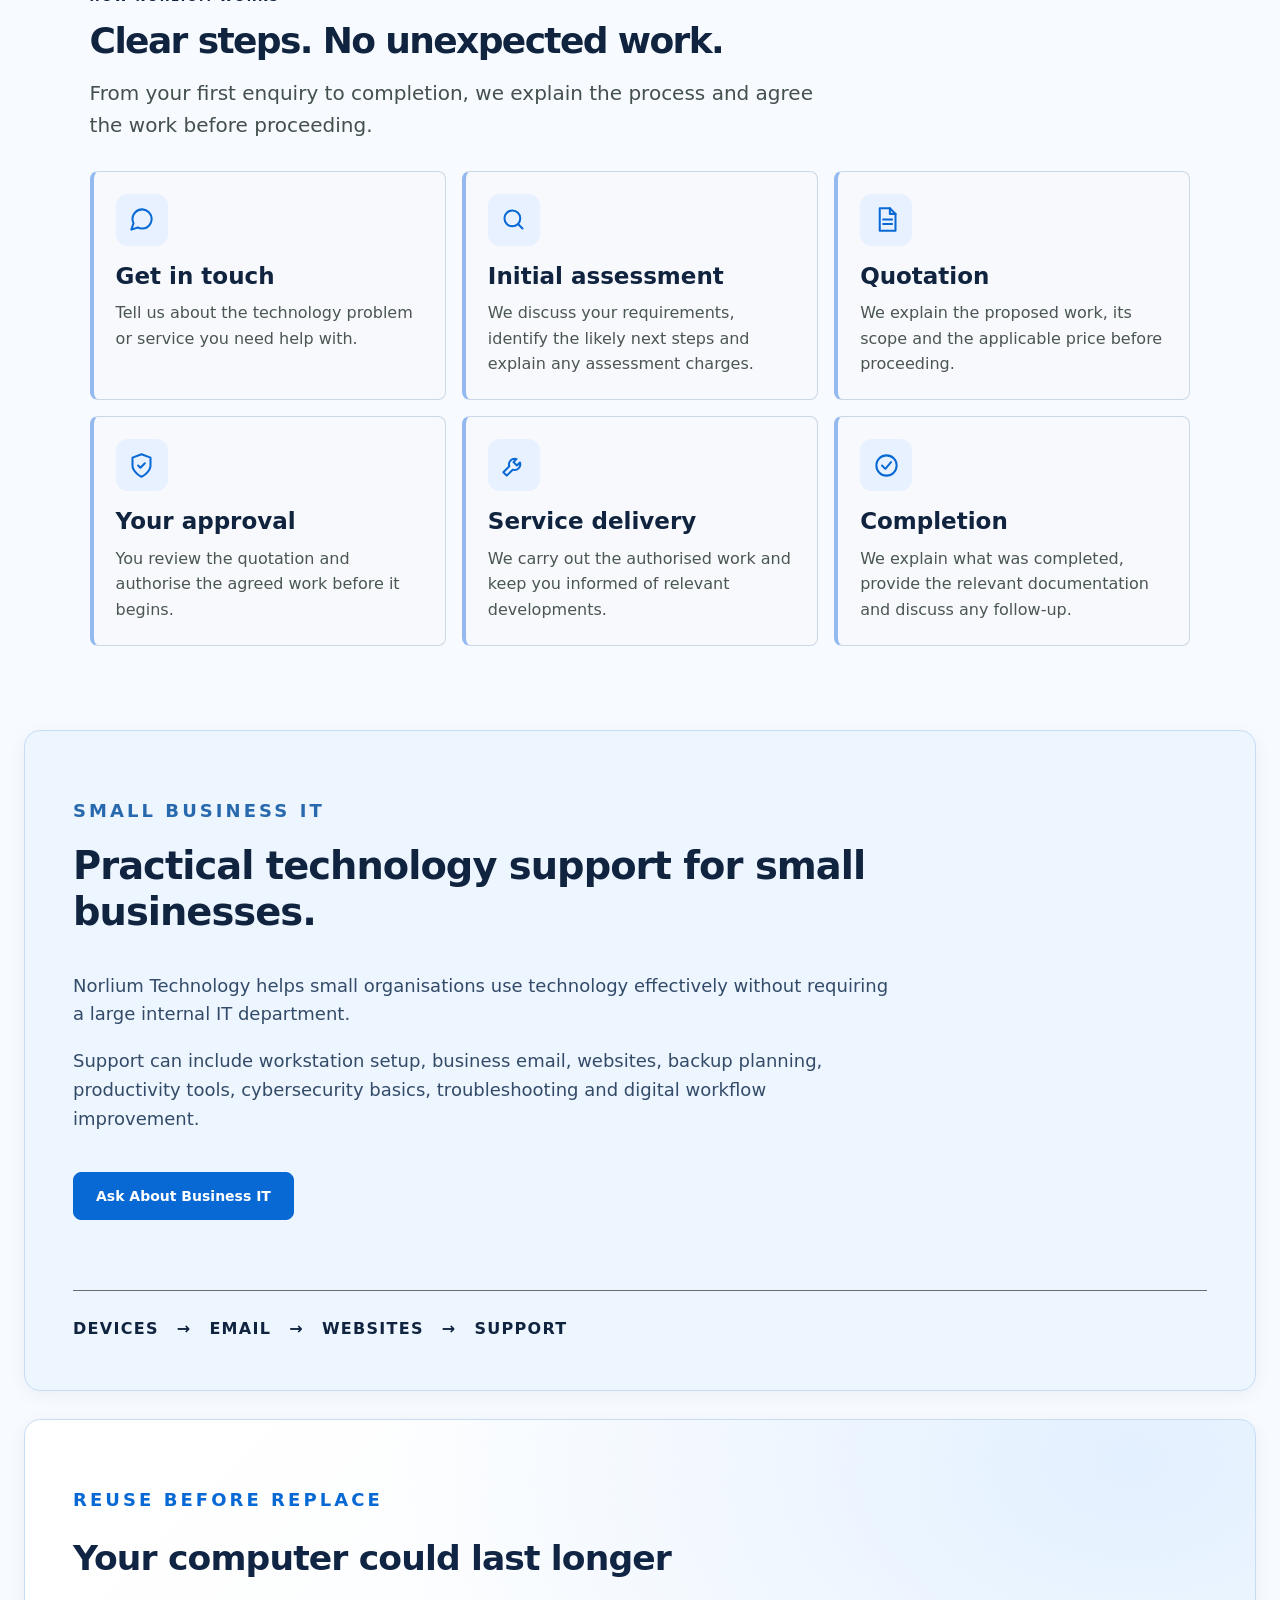
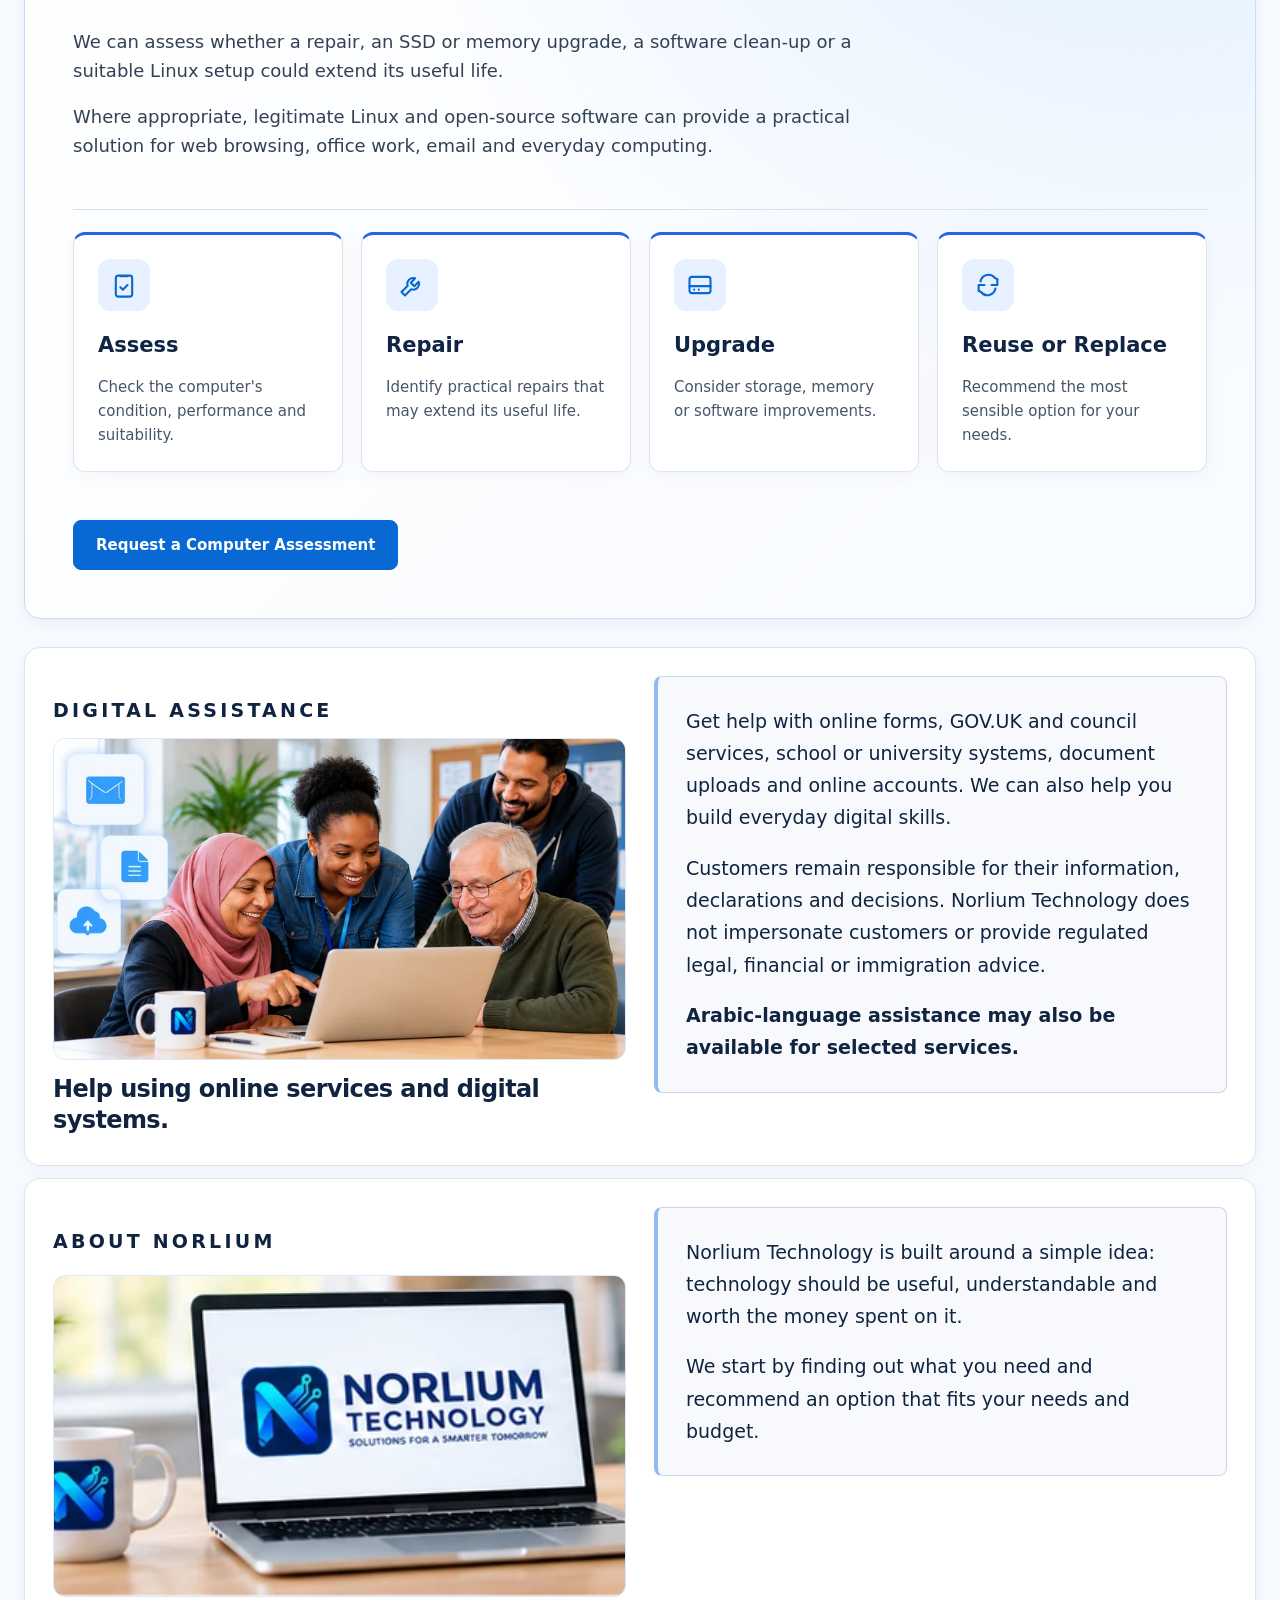
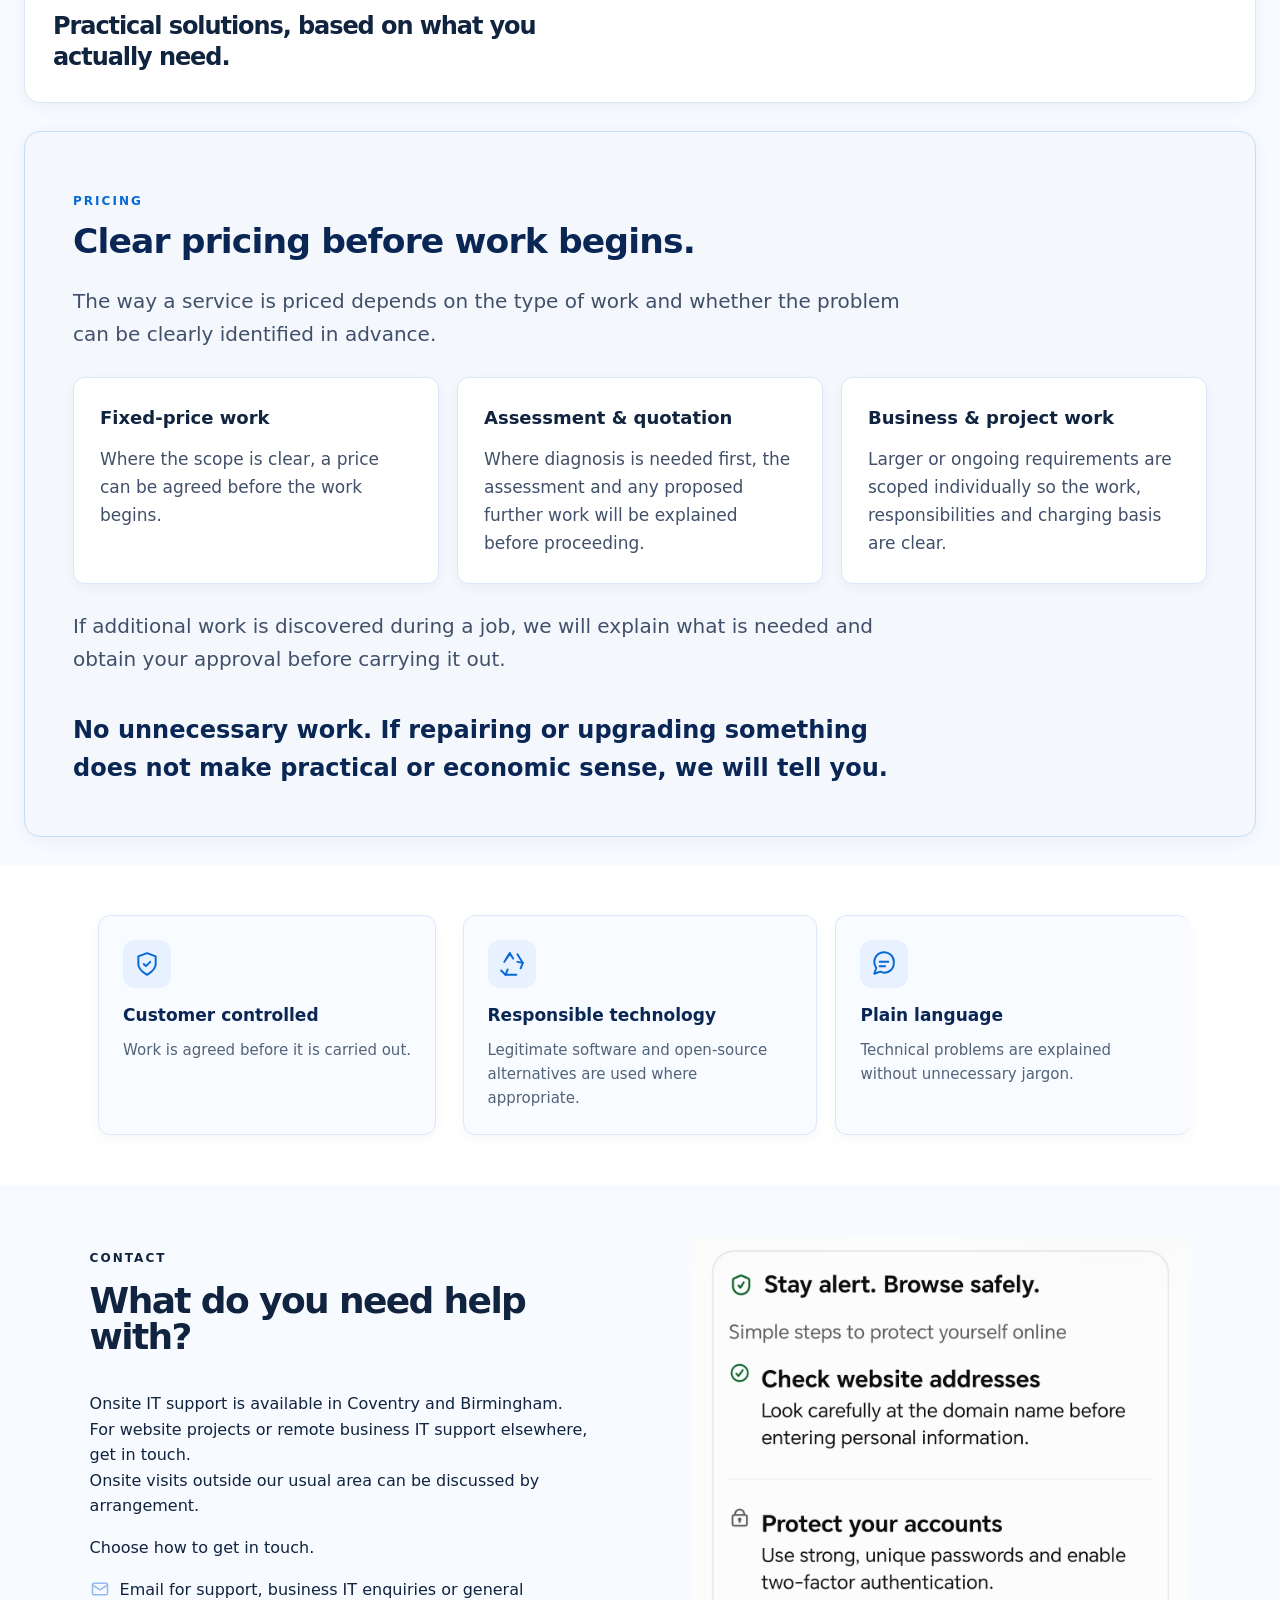
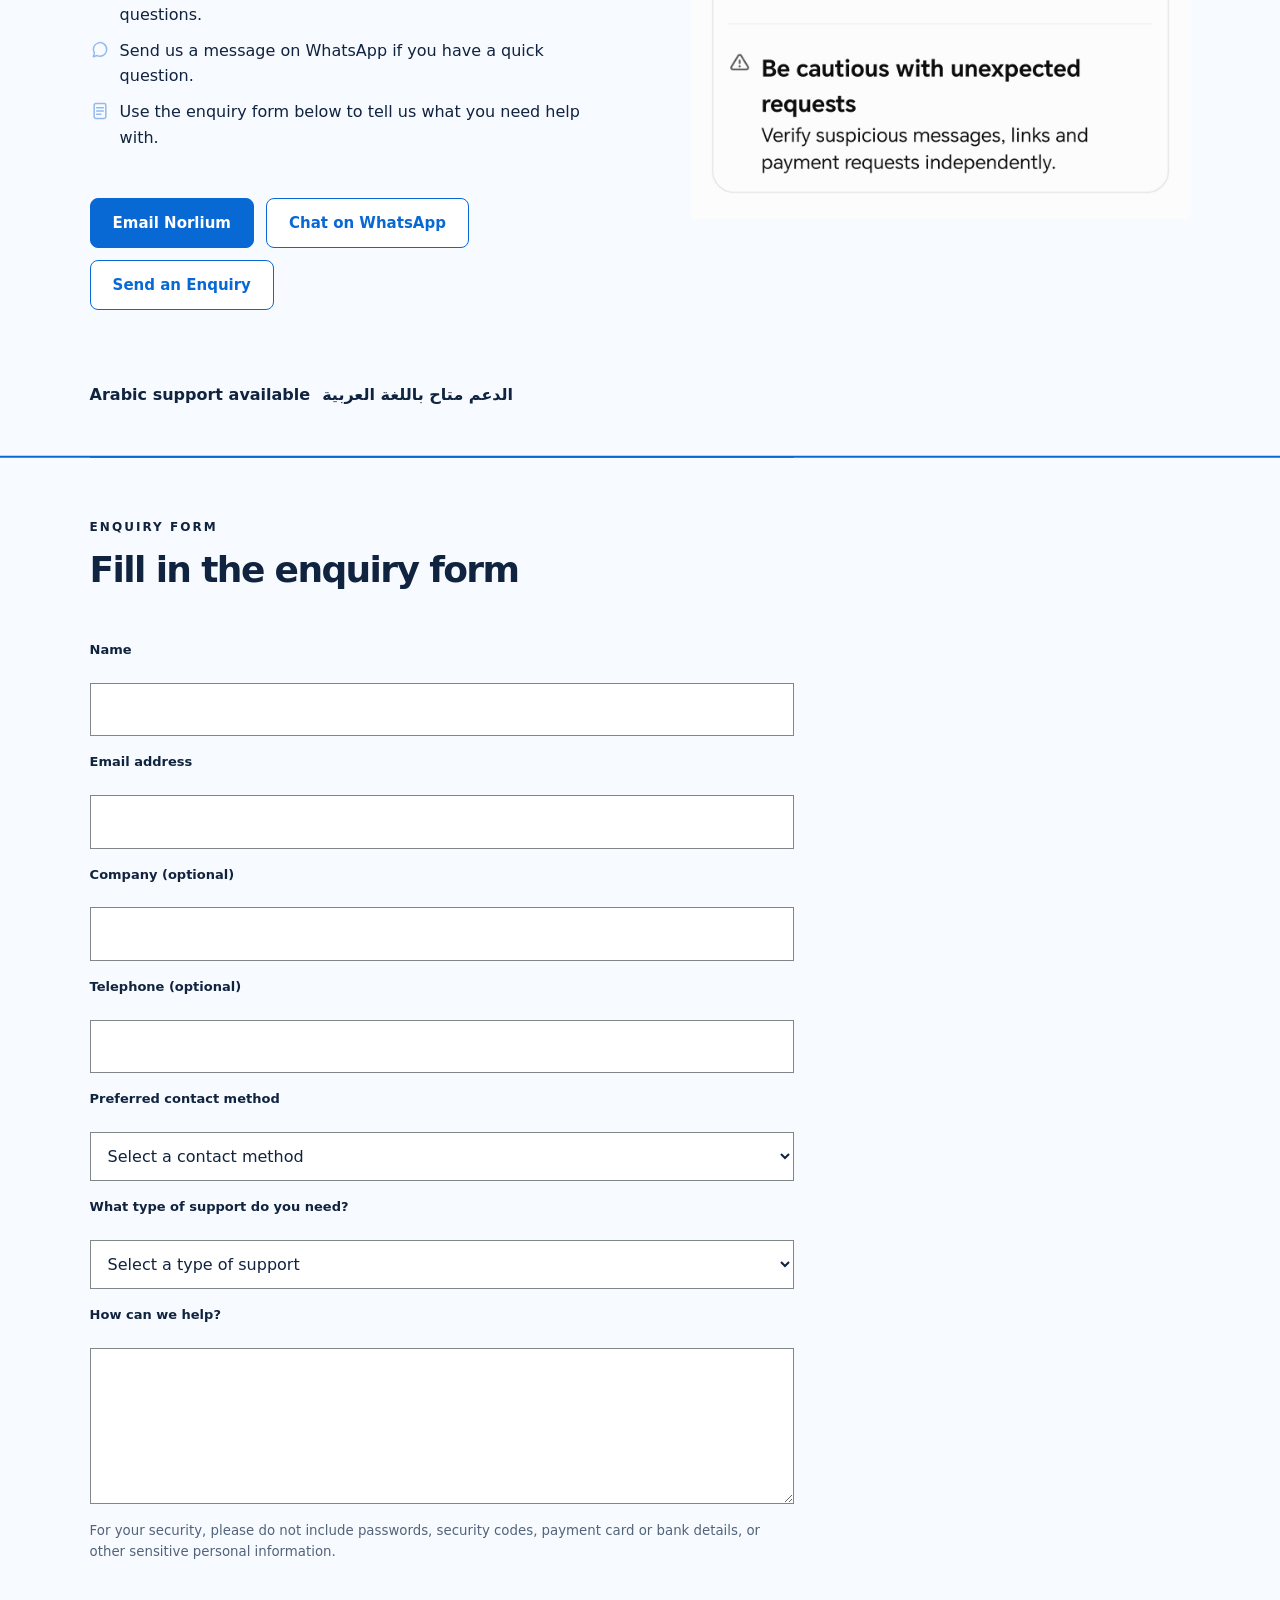
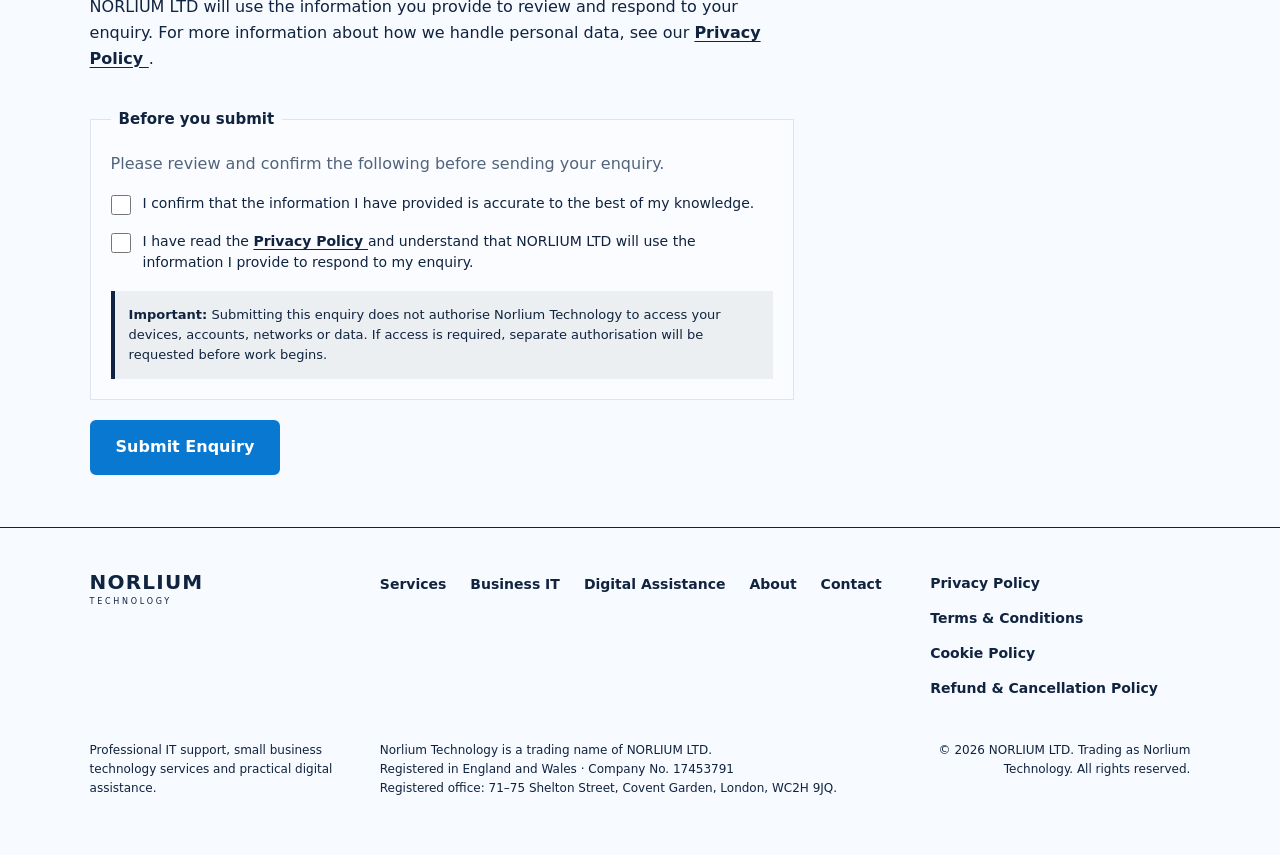
==== commit b370a5f3: "Polish homepage copy and contact spacing" ====
--- a/index.html
+++ b/index.html
@@ -222,17 +222,22 @@
                   <path d="M5 8h14l1 13H4L5 8Z M9 9V6a3 3 0 0 1 6 0v3"/>
                 </svg>
               </span>
-              <h3>Shop</h3>
+              <h3>Shop Devices and accessories</h3>
             </a>
           </div>
+
+          <div class="actions support-actions">
+            <a class="primary" href="#contact">Get Support</a>
+            <p class="shop-delivery">
+              <svg class="shop-advice-icon" viewBox="0 0 24 24" aria-hidden="true" focusable="false">
+                <path d="M3 6h12v11H3z M15 10h4l3 4v3h-7"/>
+                <circle cx="7" cy="18" r="2"/>
+                <circle cx="18" cy="18" r="2"/>
+              </svg>
+              <span>UK-wide delivery<br> for online orders</span>
+            </p>
+          </div>
         </div>
-
-        <div class="actions">
-          <a class="primary" href="#contact">Get IT support</a>
-          <a class="secondary" href="https://shop.norlium.co.uk/"><svg width="16" height="16" viewBox="0 0 24 24" fill="none" stroke="currentColor" stroke-width="2" aria-hidden="true" focusable="false"><path d="M5 8h14l1 13H4L5 8Z M9 9V6a3 3 0 0 1 6 0v3"/></svg> Shop computers</a>
-        </div>
-
-        <p>UK-wide delivery for online orders.</p>
 
       </div>
     </section>
@@ -257,7 +262,13 @@
         </li>
 </ul>
       <div class="shop-advice">
-        <p>Not sure which device is right for you?</p>
+        <p>
+          <svg class="shop-advice-icon" viewBox="0 0 24 24" aria-hidden="true" focusable="false">
+            <circle cx="12" cy="12" r="9"/>
+            <path d="M9.5 9a2.5 2.5 0 1 1 4 2c-1 .7-1.5 1.1-1.5 2.5 M12 17h.01"/>
+          </svg>
+          Not sure which device is right for you?
+        </p>
         <a class="support-shop-link" href="/device-request/">Support choosing a device <span aria-hidden="true">&rarr;</span></a>
       </div>
     </section>
@@ -265,10 +276,9 @@
     <!-- Problem-based IT support categories -->
     <section id="help-topics" aria-labelledby="help-topics-title">
       <p class="eyebrow">FIND THE RIGHT SUPPORT</p>
-      <h2 id="help-topics-title">What do you need help with?</h2>
+      <h2 id="help-topics-title">Common technology problems</h2>
       <p class="help-topics-intro">
-        Choose a common technology problem to explore how
-        Norlium Technology can help.
+        Choose a topic to see what support is available.
       </p>
 
       <div class="help-topics-grid">
@@ -460,8 +470,7 @@
 
       <div class="services-contact-action">
         <p>
-          Need help with one of these services?
-          Tell us what you need and we will discuss the next steps.
+          Tell us about the issue and we’ll suggest a next step.
         </p>
 
         <a class="primary" href="#enquiry-form">
@@ -577,23 +586,17 @@
       <div>
         <p class="eyebrow">REUSE BEFORE REPLACE</p>
 
-        <h2>Before replacing your computer, explore whether an upgrade or operating system change could extend its useful life.</h2>
-
-        <p>
-          An older computer is not automatically an unusable computer.
-          Norlium Technology can assess whether repair, an SSD or memory upgrade,
-          software clean-up or a suitable Linux setup could extend its
-          useful life.
+        <h2>Your computer could last longer</h2>
+
+        <p>
+          We can assess whether a repair, an SSD or memory upgrade, a software
+          clean-up or a suitable Linux setup could extend its useful life.
         </p>
 
         <p>
           Where appropriate, legitimate Linux and open-source software can
           provide a practical solution for web browsing, office work, email
           and everyday computing.
-        </p>
-
-        <p class="rule">
-          Upgrade when worthwhile. Replace when necessary. Reuse when practical.
         </p>
       </div>
 
@@ -678,14 +681,9 @@
 
       <div>
         <p>
-          Norlium Technology also provides patient, practical assistance for people who
-          need help using everyday online services.
-        </p>
-
-        <p>
-          This may include online forms, GOV.UK services, council websites,
-          school or university systems, document uploads, online account
-          assistance and general digital literacy support.
+          Get help with online forms, GOV.UK and council services, school or
+          university systems, document uploads and online accounts. We can
+          also help you build everyday digital skills.
         </p>
 
         <p>
@@ -723,14 +721,8 @@
         </p>
 
         <p>
-          Sometimes the right answer is a repair. Sometimes it is an upgrade.
-          Sometimes different software gives older hardware a second life.
-          And sometimes replacement genuinely makes more sense.
-        </p>
-
-        <p>
-          We start with the need — then recommend a proportionate solution,
-          rather than automatically pushing the most expensive option.
+          We start by finding out what you need and recommend an option that
+          fits your needs and budget.
         </p>
       </div>
     </section>
@@ -841,17 +833,12 @@
 
         <h2 id="contact-heading">What do you need help with?</h2>
         <p>
-          Onsite IT support is available in Coventry and Birmingham.
-          For website projects or remote business IT support elsewhere, get in touch.
+          Onsite IT support is available in Coventry and Birmingham.<br>
+          For website projects or remote business IT support elsewhere, get in touch.<br>
           Onsite visits outside our usual area can be discussed by arrangement.
         </p>
 
-        <p>
-          Tell us briefly what you need help with and Norlium Technology will recommend
-          the most suitable next step.
-        </p>
-
-        <p>You can contact Norlium Technology directly by</p>
+        <p>Choose how to get in touch.</p>
         <ul class="contact-methods" role="list">
           <li>
             <svg viewBox="0 0 24 24" aria-hidden="true" focusable="false">
--- a/styles.css
+++ b/styles.css
@@ -396,10 +396,24 @@
 }
 
 .contact > #enquiry-form {
+  position: relative;
   grid-column: 1 / -1;
+  padding-block-start: calc(3rem + 2px);
   width: 100%;
   max-width: min(44rem, var(--content-width));
   min-width: 0;
+}
+
+.contact > #enquiry-form::before {
+  content: "";
+  position: absolute;
+  inset: 0 0 auto;
+  height: 2px;
+  background: #0869d5;
+  /* Extend the divider across the viewport without widening the form. */
+  box-shadow: 0 0 0 100vmax #0869d5;
+  clip-path: inset(0 -100vmax);
+  pointer-events: none;
 }
 
 .contact-methods {
@@ -2681,7 +2695,7 @@
   flex-wrap: wrap;
   align-items: center;
   gap: 12px;
-  margin: 28px 0 40px;
+  margin: 3rem 0 4.5rem;
 }
 
 #contact .contact-actions a.primary,
@@ -2892,7 +2906,7 @@
   line-height: 1.2;
   letter-spacing: -0.025em;
   margin-top: 0;
-  margin-bottom: 20px;
+  margin-bottom: 3rem;
 }
 
 #linux .rule {
@@ -2906,7 +2920,7 @@
   display: grid;
   grid-template-columns: repeat(4, minmax(0, 1fr));
   gap: 18px;
-  margin-top: 26px;
+  margin-top: 3rem;
   padding-top: 22px;
   border-top: 1px solid #d7e2ef;
 }
@@ -2949,7 +2963,7 @@
 /* Assessment button */
 
 #linux .reuse-action {
-  margin-top: 20px;
+  margin-top: 3rem;
 }
 
 #linux .reuse-action a.primary {
@@ -2993,14 +3007,9 @@
     margin-bottom: 18px;
   }
 
-  #linux h2 {
-    margin-bottom: 22px;
-  }
-
   #linux .reuse-process {
     grid-template-columns: 1fr;
     gap: 14px;
-    margin-top: 28px;
     padding-top: 24px;
   }
 
@@ -3326,7 +3335,6 @@
   }
 
   #linux .reuse-process {
-    margin-top: 22px;
     padding-top: 20px;
     gap: 14px;
   }
@@ -3343,10 +3351,6 @@
 
   #linux .reuse-step h3 {
     margin: 0 0 8px;
-  }
-
-  #linux .reuse-action {
-    margin-top: 20px;
   }
 }
 
@@ -5142,7 +5146,9 @@
   font-size: 20px;
 }
 
-#top.norlium-hero #support-options .grid {
+#top.norlium-hero #support-options .grid,
+#top.norlium-hero #support-options .support-actions {
+  display: grid;
   grid-template-columns: repeat(2, minmax(0, 1fr));
   gap: 10px;
 }
@@ -5188,6 +5194,28 @@
 #top.norlium-hero #support-options .support-card h3 {
   margin: 0;
   font-size: 16px;
+}
+
+#top.norlium-hero #support-options .support-actions {
+  align-items: center;
+  justify-items: center;
+}
+
+#top .shop-delivery {
+  display: flex;
+  align-items: flex-start;
+  justify-content: center;
+  gap: 4px;
+  margin: 0;
+  font-size: 14px;
+  line-height: 1.4;
+  text-align: left;
+}
+
+#top .shop-delivery svg {
+  flex-shrink: 0;
+  margin-block-start: 1px;
+  margin-inline-end: 0;
 }
 
 #top.norlium-hero .actions svg {
@@ -5338,6 +5366,20 @@
   text-align: right;
 }
 
+#top .shop-advice-icon,
+#why-shop .shop-advice-icon {
+  width: 18px;
+  height: 18px;
+  margin-inline-end: 4px;
+  vertical-align: -4px;
+  color: #0869d5;
+  fill: none;
+  stroke: currentColor;
+  stroke-width: 1.6;
+  stroke-linecap: round;
+  stroke-linejoin: round;
+}
+
 /* Simplified Business IT page */
 main.business-simple > section {
   display: block;
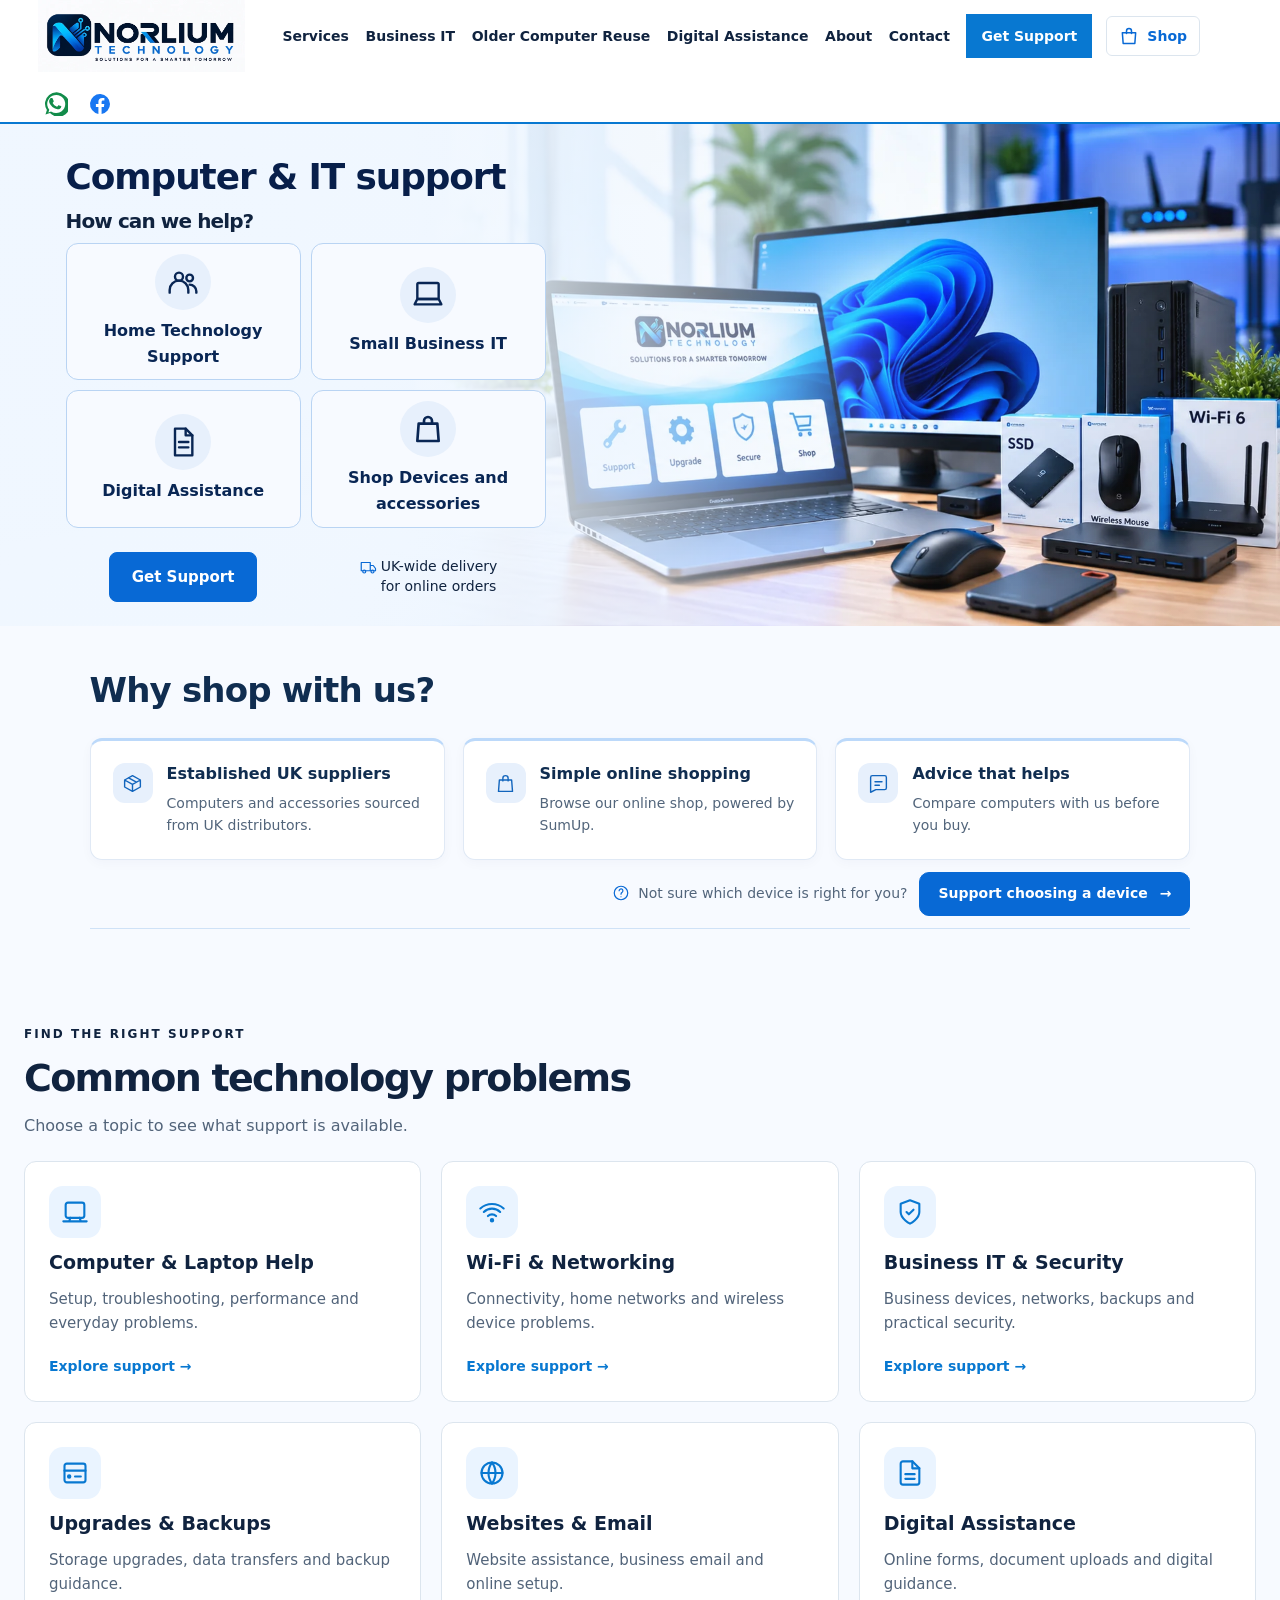
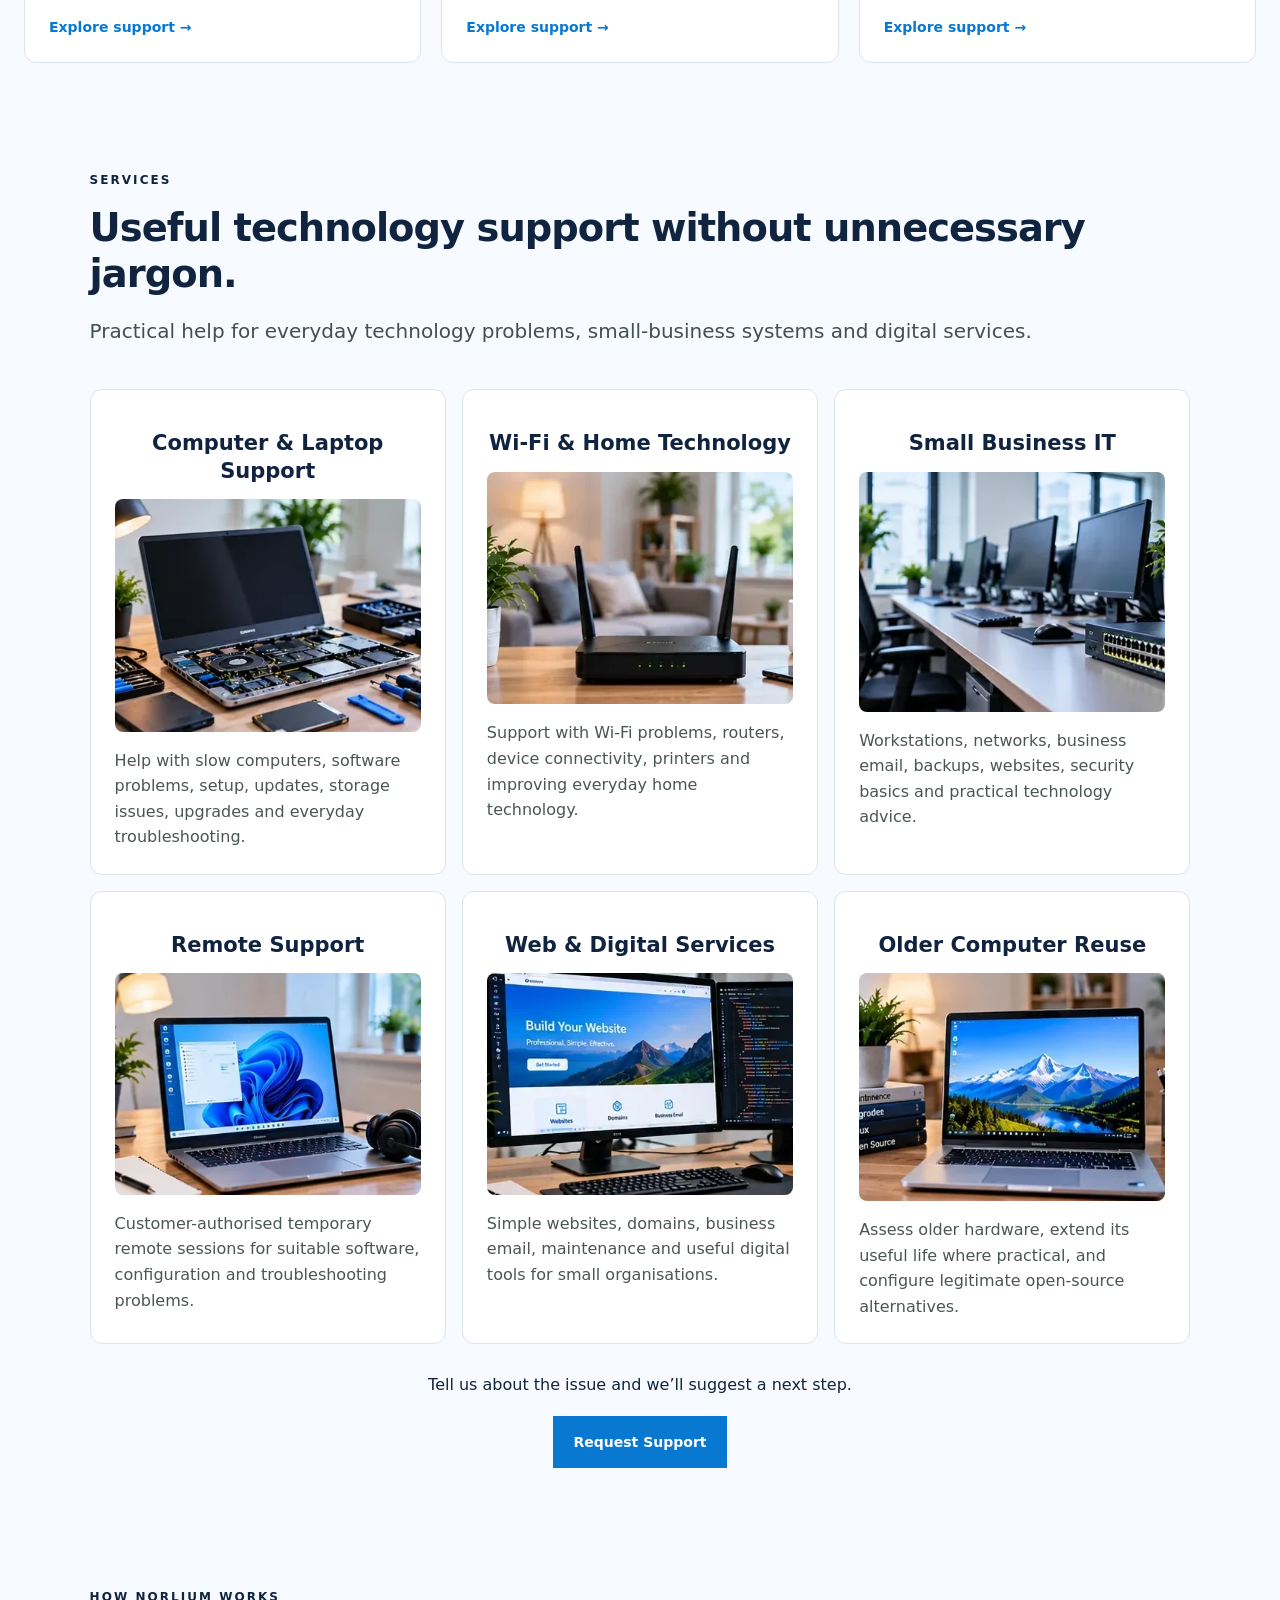
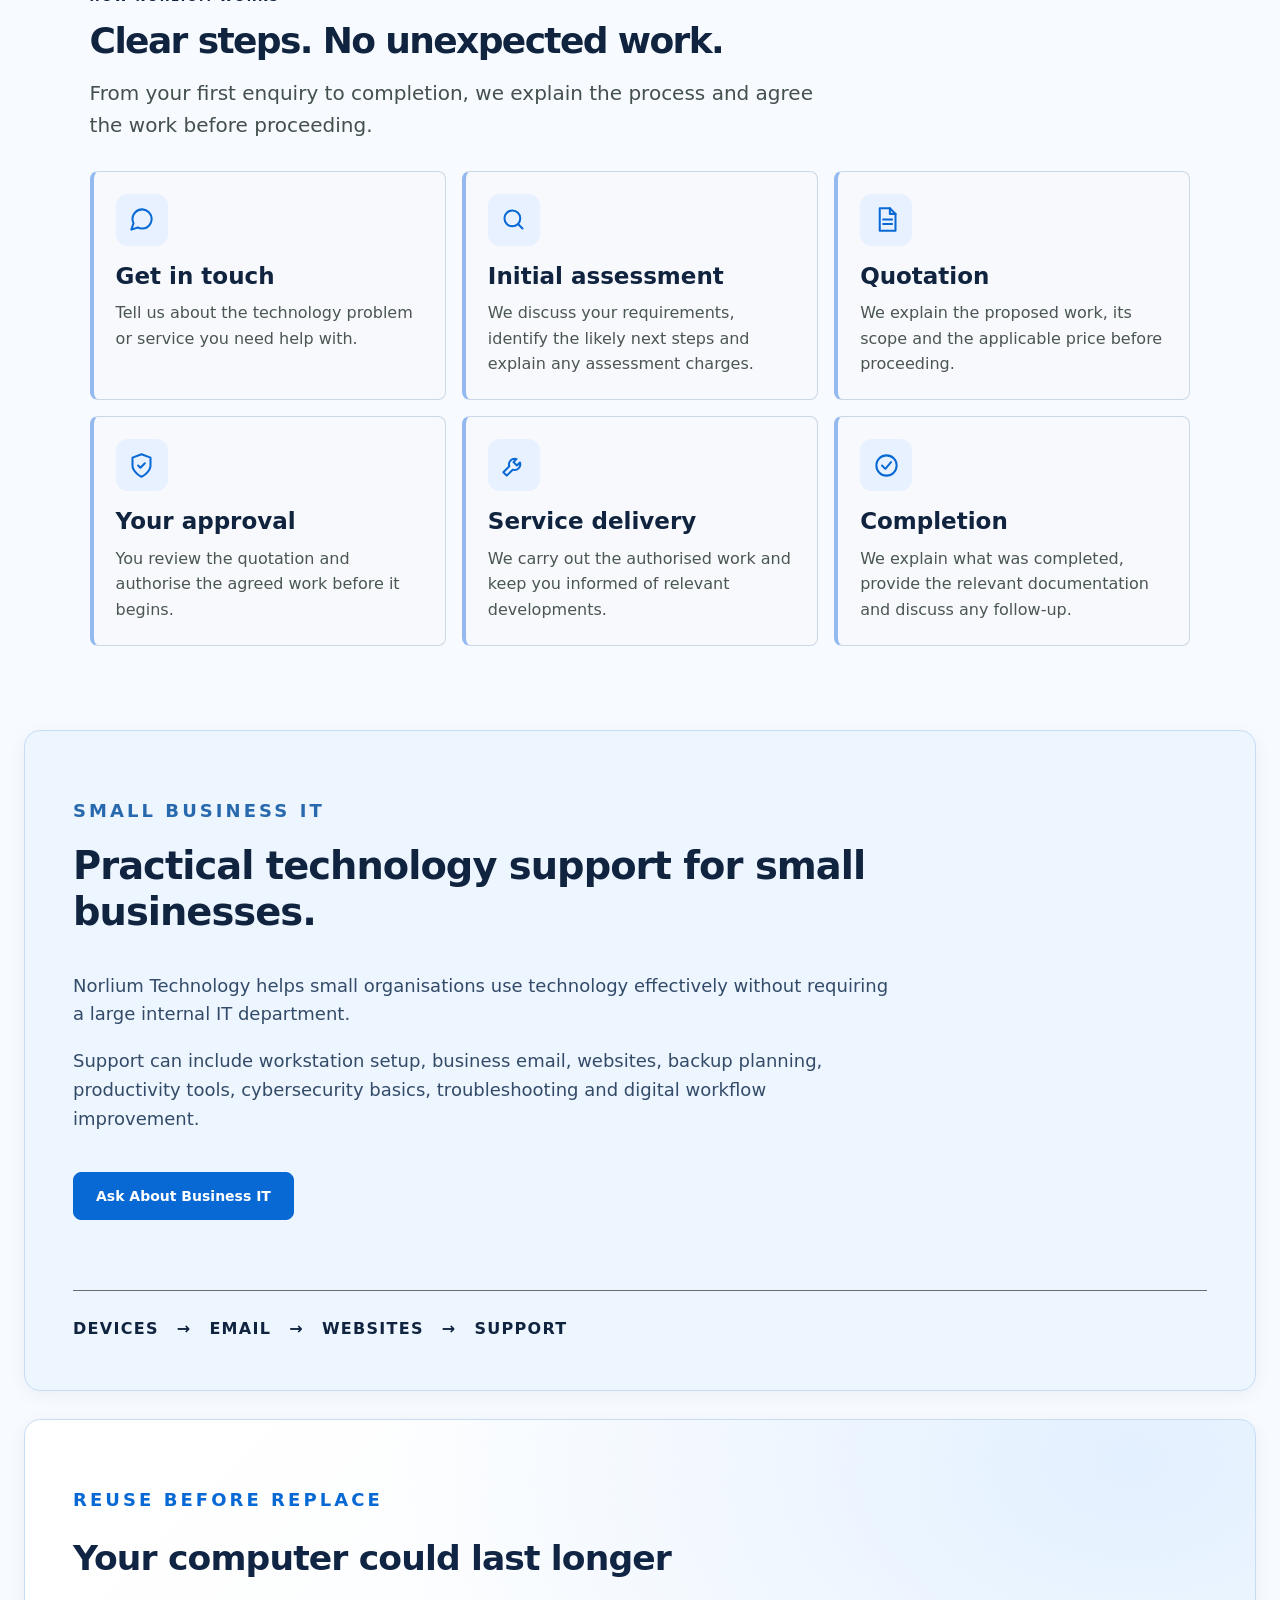
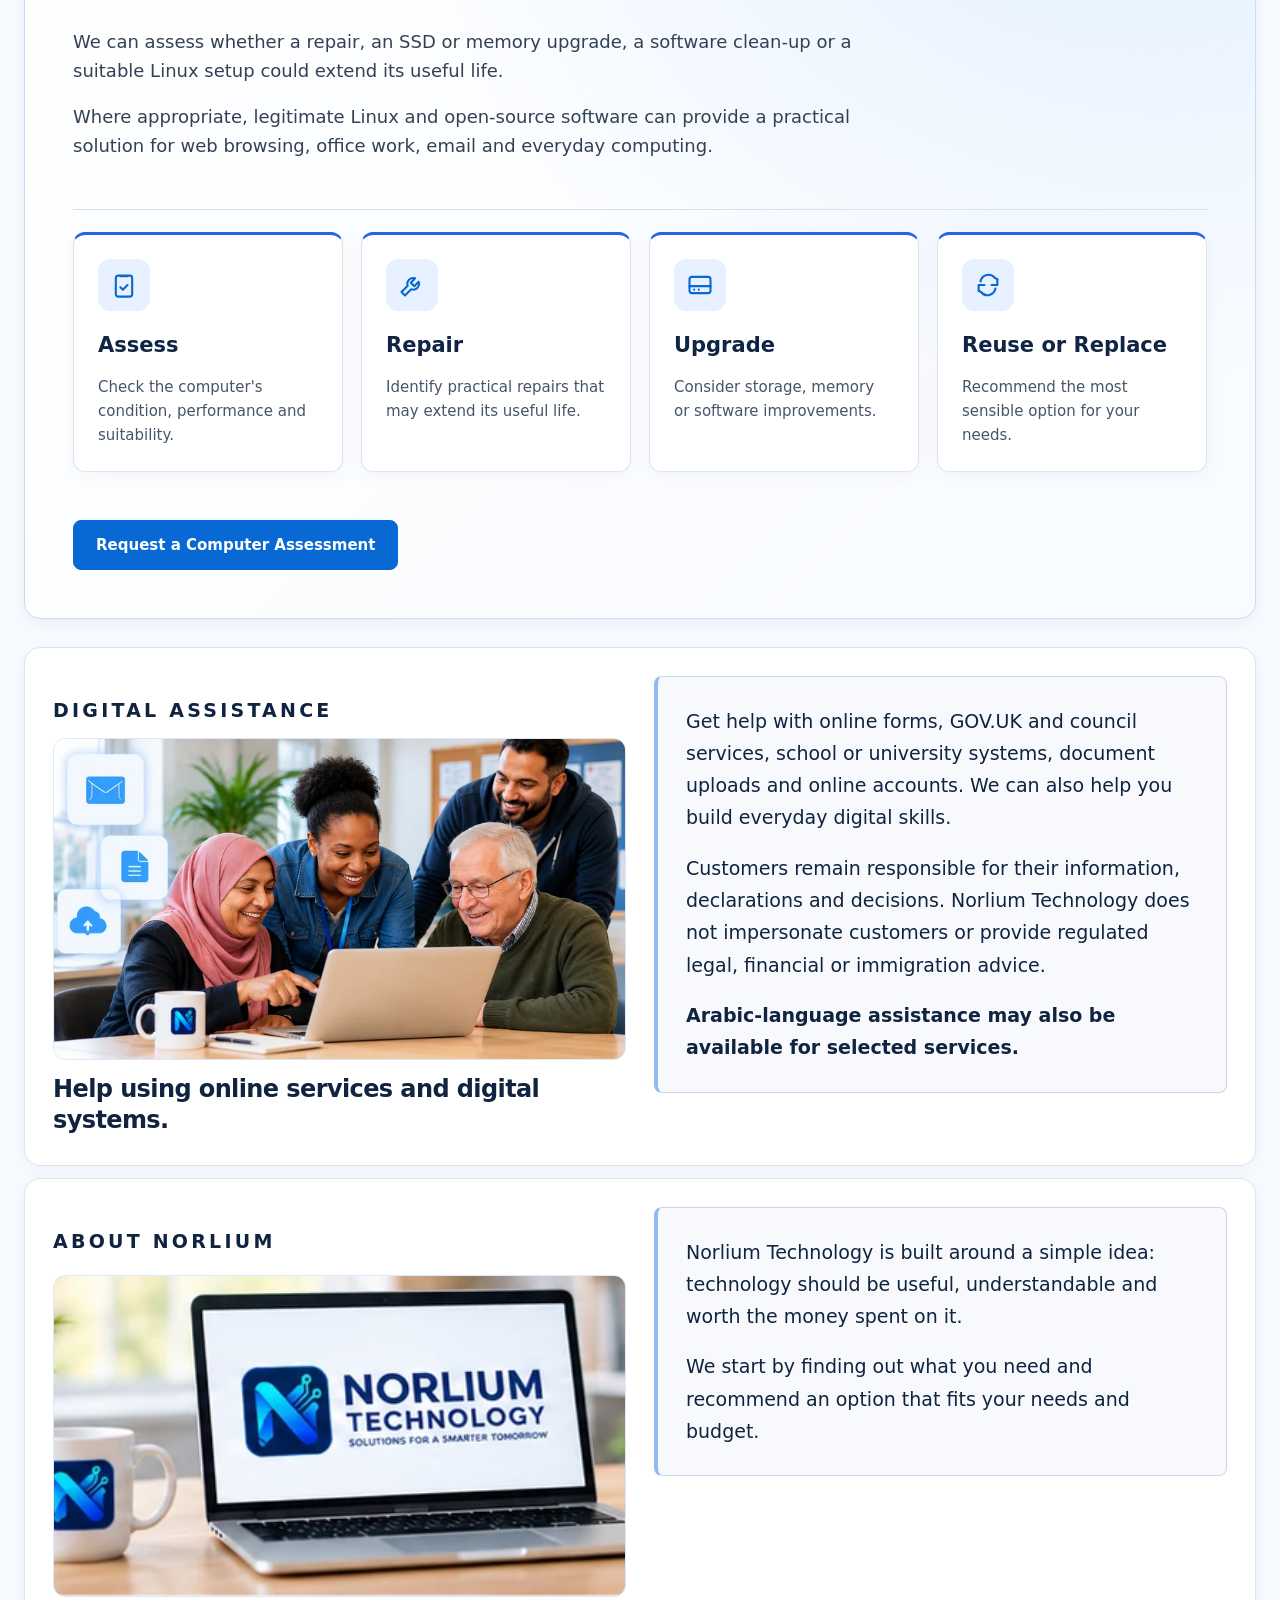
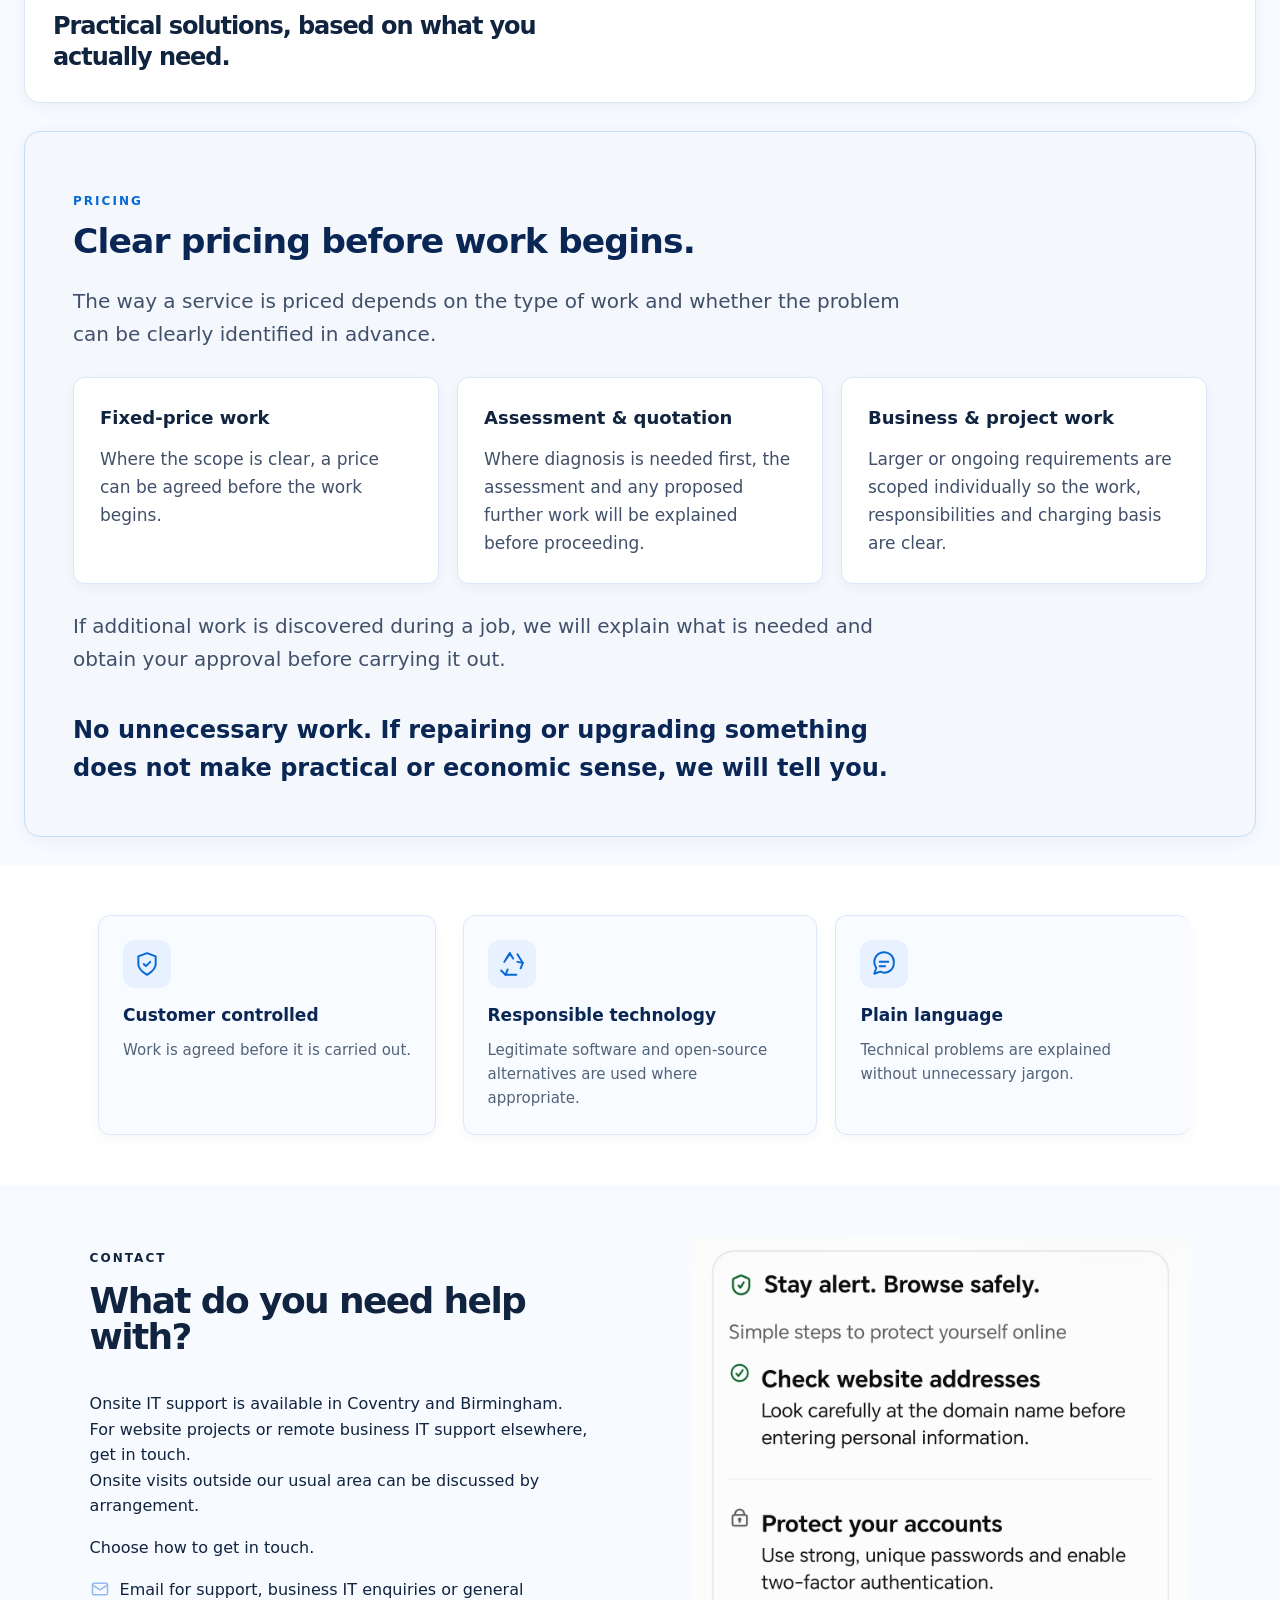
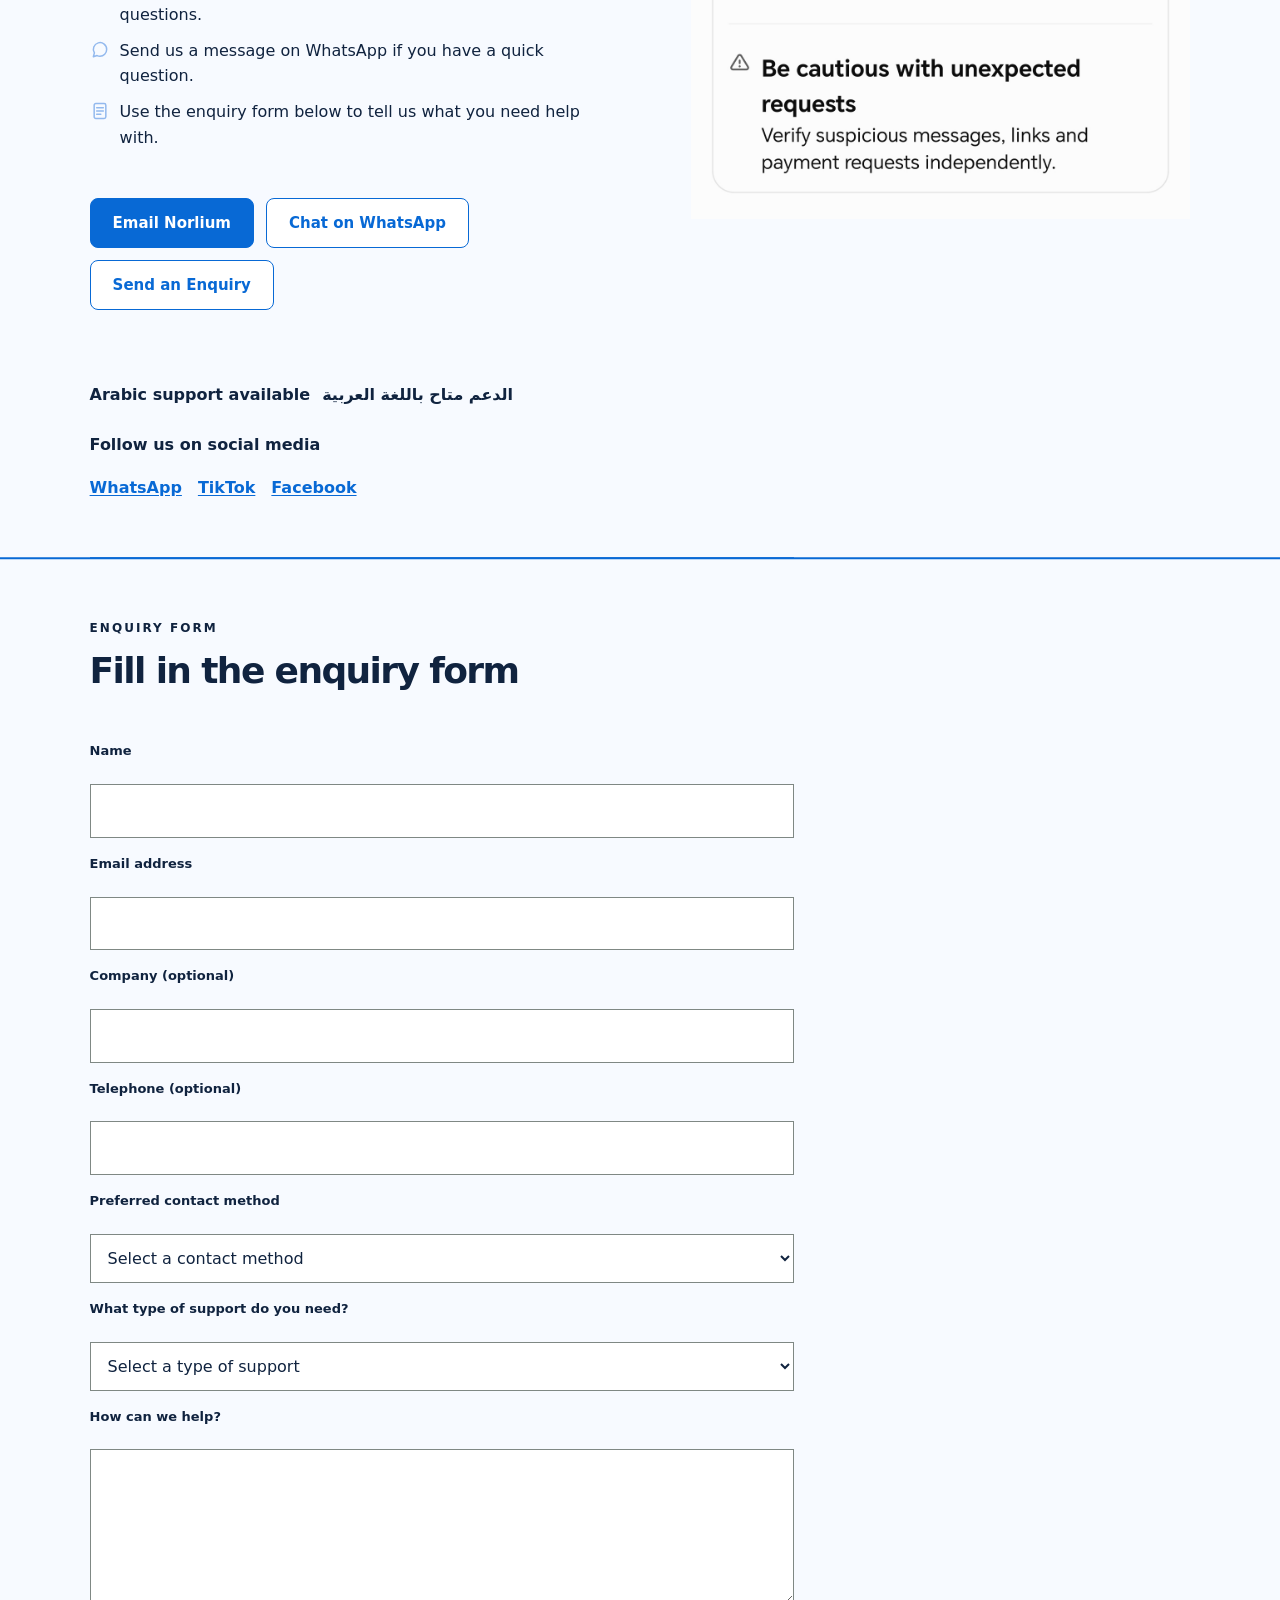
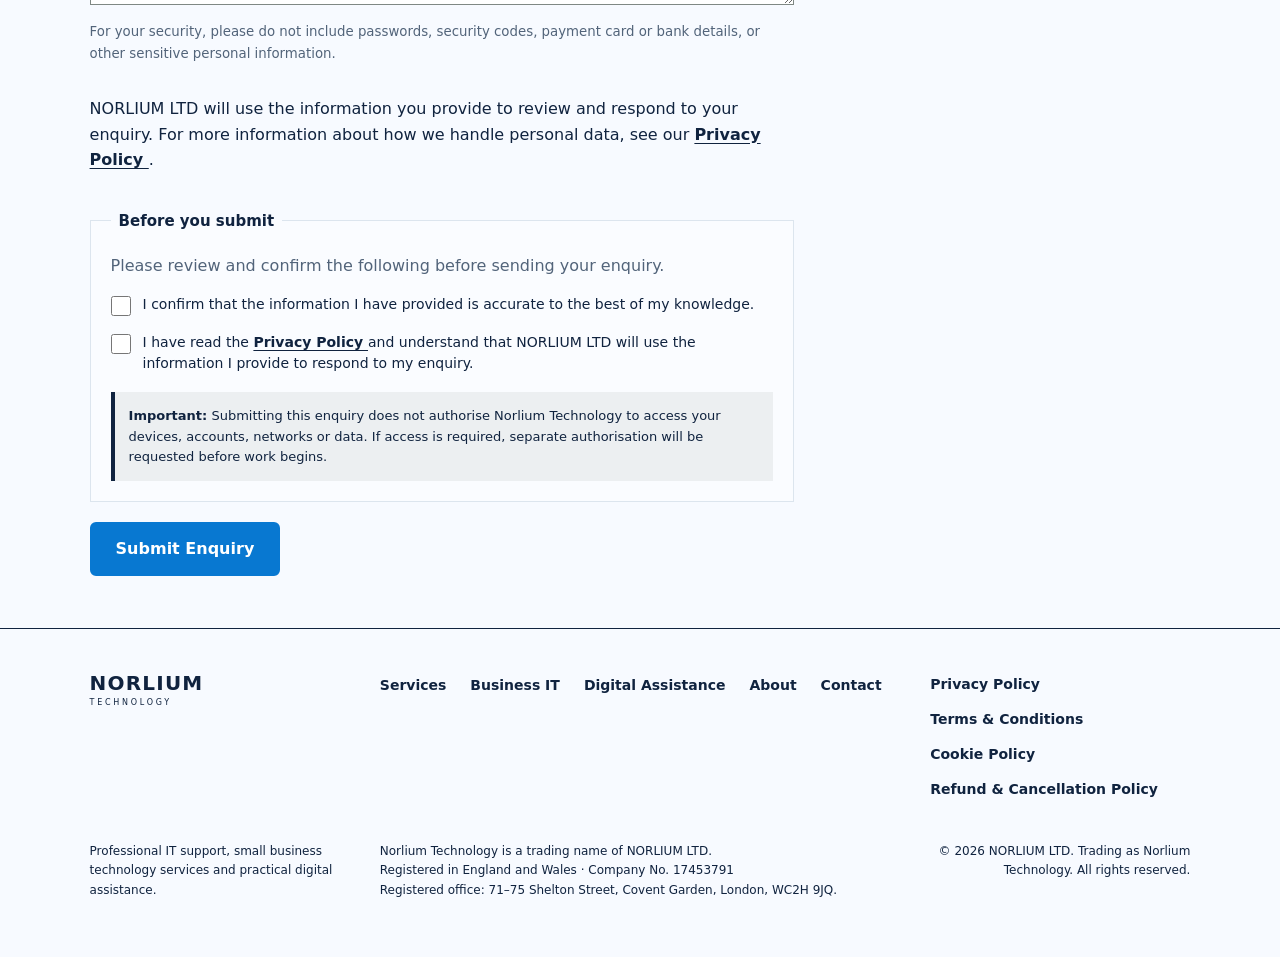
==== commit ceab574c: "Add social media links to Contact section" ====
--- a/index.html
+++ b/index.html
@@ -887,6 +887,15 @@
             <span lang="ar" dir="rtl">الدعم متاح باللغة العربية</span>
           </strong>
         </p>
+
+        <div class="contact-social">
+          <p id="contact-social-heading"><strong>Follow us on social media</strong></p>
+          <ul aria-labelledby="contact-social-heading">
+            <li><a href="https://wa.me/447349499361">WhatsApp</a></li>
+            <li><a href="https://www.tiktok.com/@norliumtech">TikTok</a></li>
+            <li><a href="https://www.facebook.com/norliumtechnology/">Facebook</a></li>
+          </ul>
+        </div>
       </div>
 
       <aside id="online-safety-note" class="security-notice" aria-label="Online safety advice">
--- a/styles.css
+++ b/styles.css
@@ -5627,6 +5627,33 @@
   margin: 0;
 }
 
+#contact .contact-social {
+  margin-block-start: 1.5rem;
+}
+
+#contact .contact-social p {
+  margin: 0 0 0.5rem;
+}
+
+#contact .contact-social ul {
+  display: flex;
+  flex-wrap: wrap;
+  gap: 0.5rem 1rem;
+  margin: 0;
+  padding: 0;
+  list-style: none;
+}
+
+#contact .contact-social a {
+  display: inline-flex;
+  align-items: center;
+  min-height: 44px;
+  color: #0869d5;
+  font-weight: 700;
+  text-decoration: underline;
+  text-underline-offset: 0.15em;
+}
+
 #contact .contact-language strong {
   display: flex;
   flex-wrap: wrap;
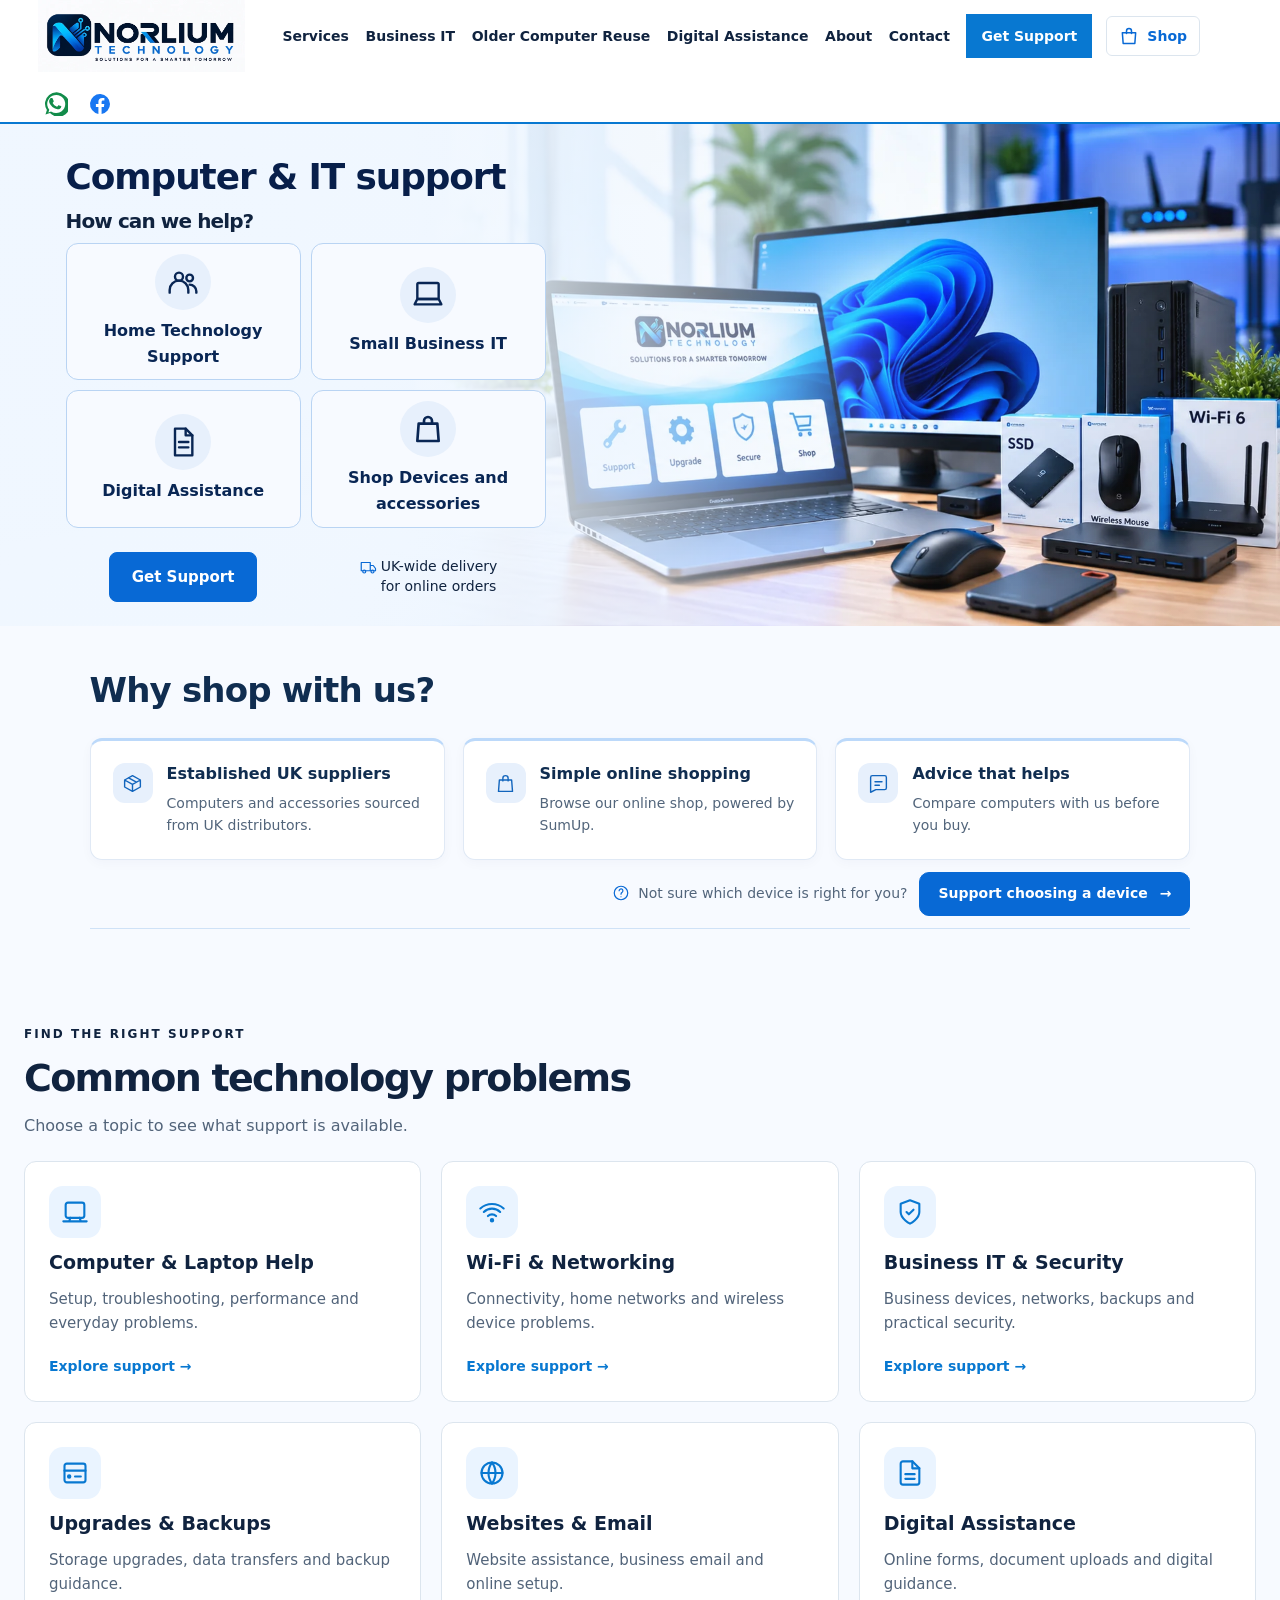
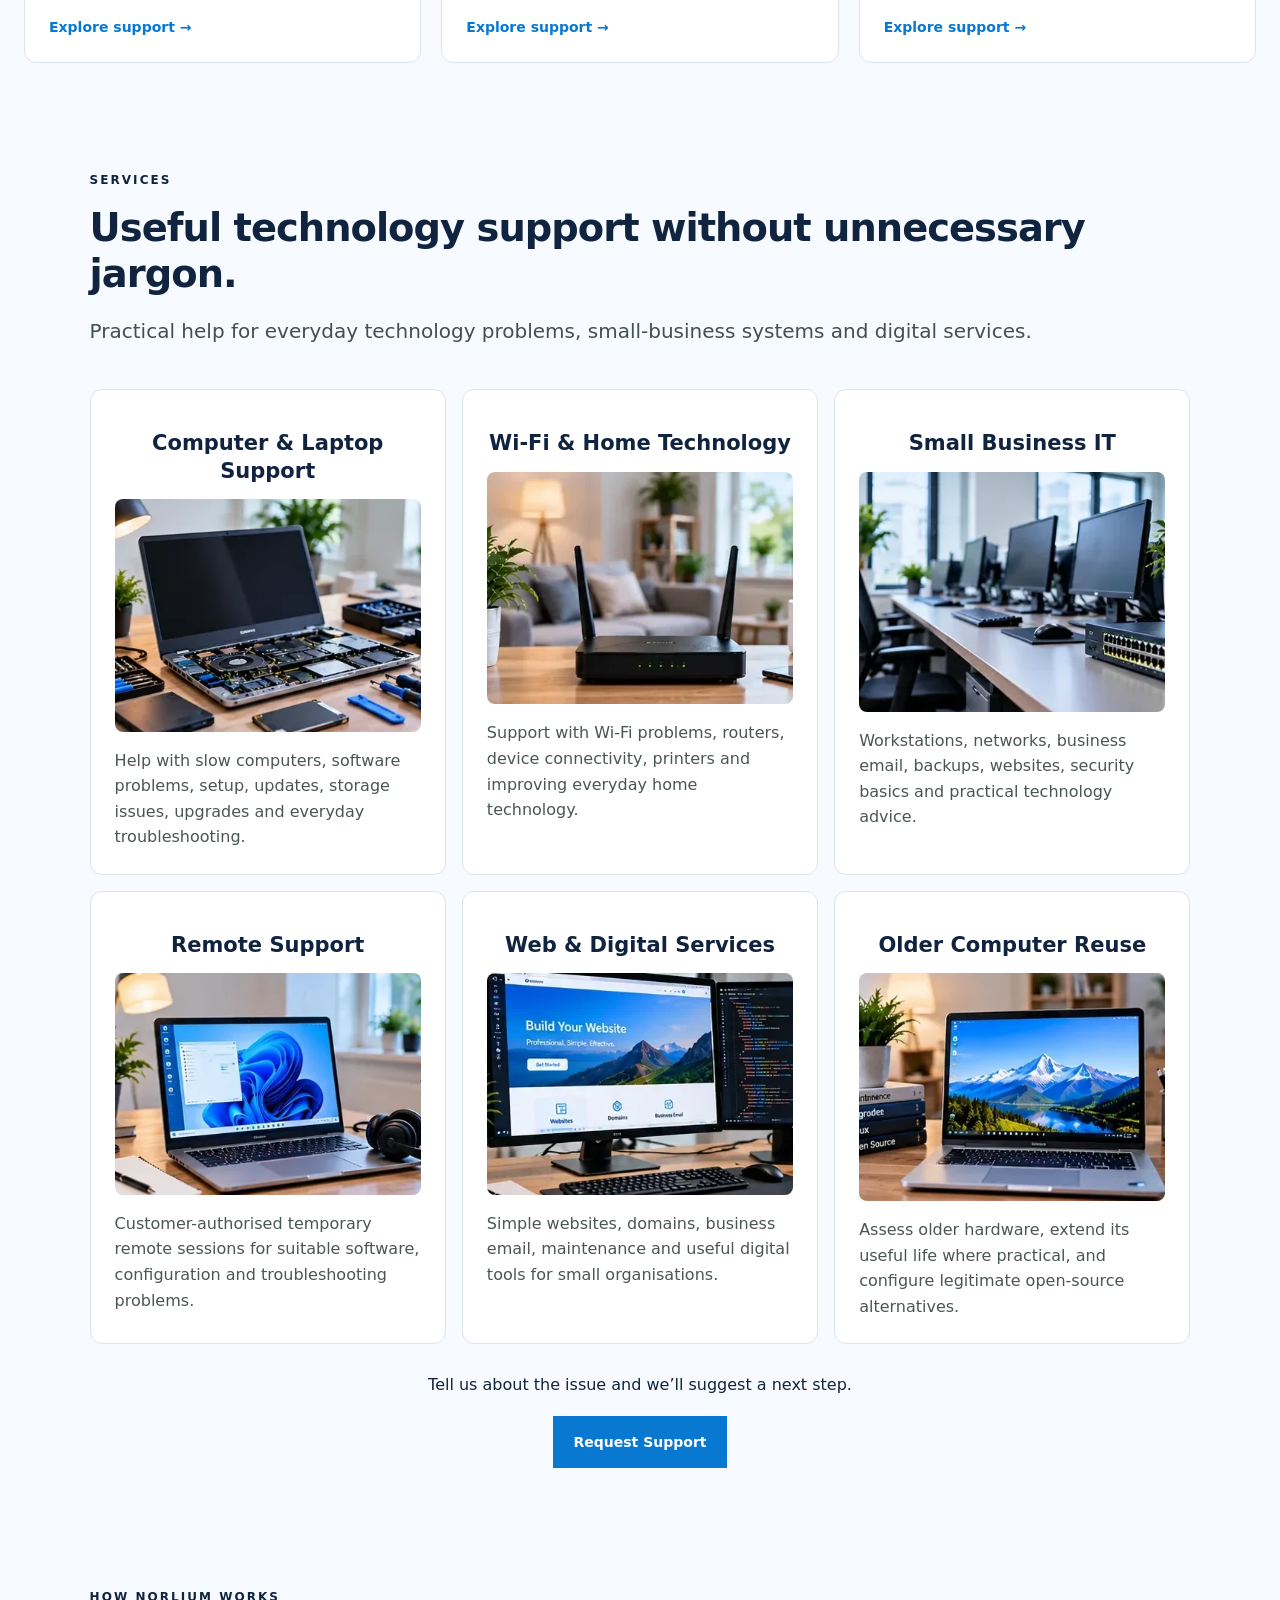
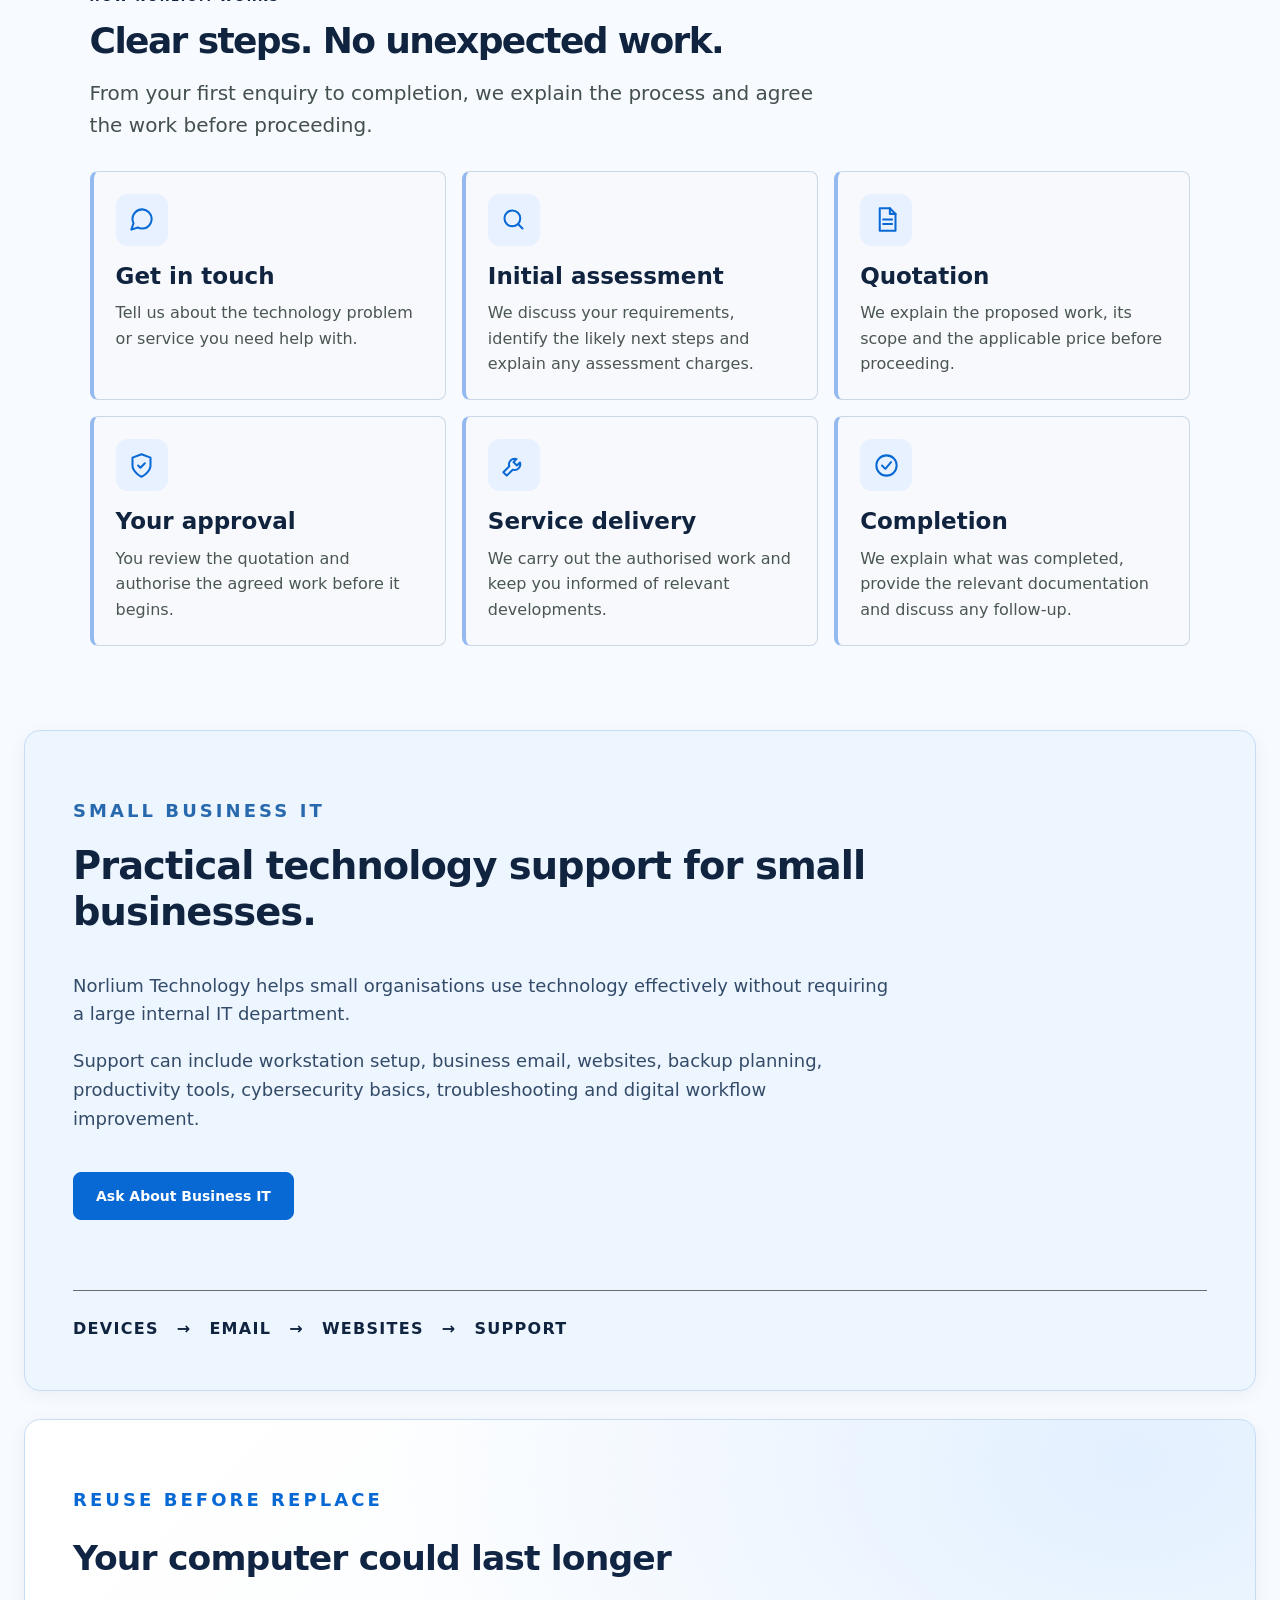
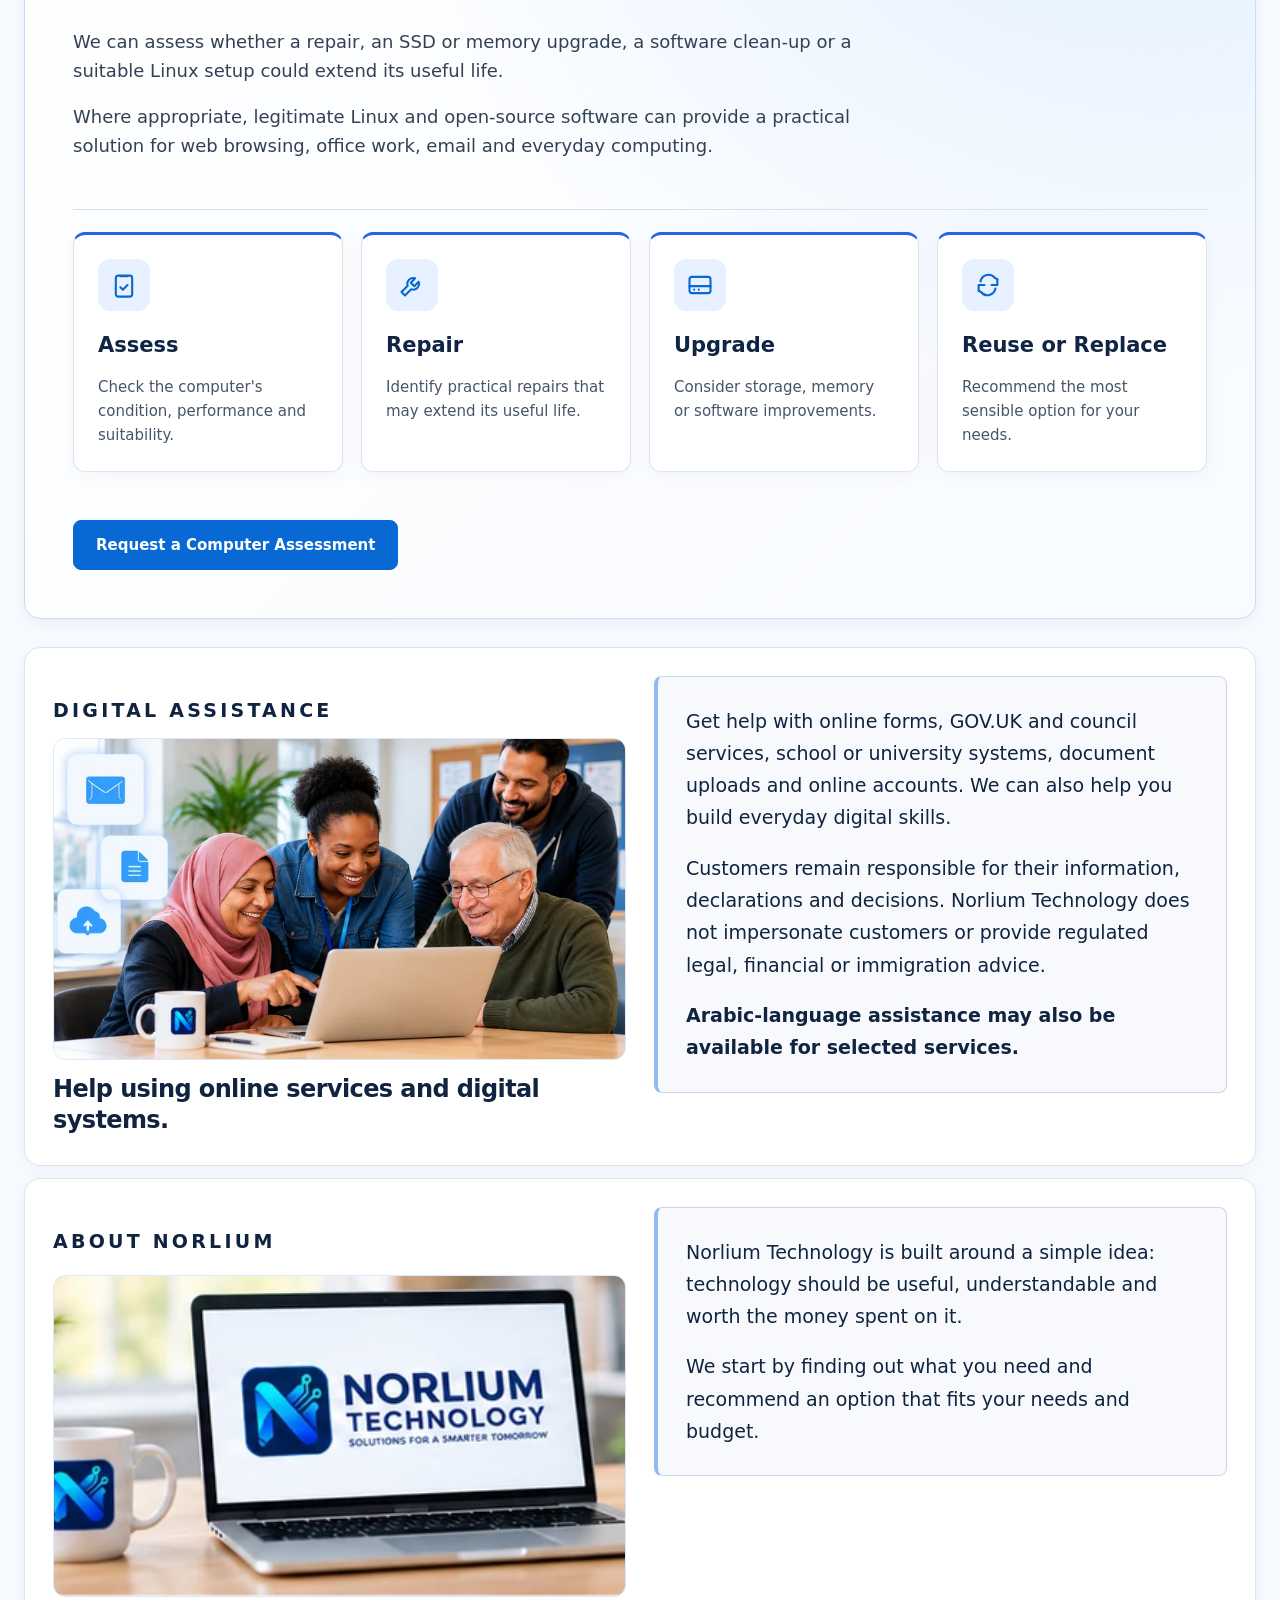
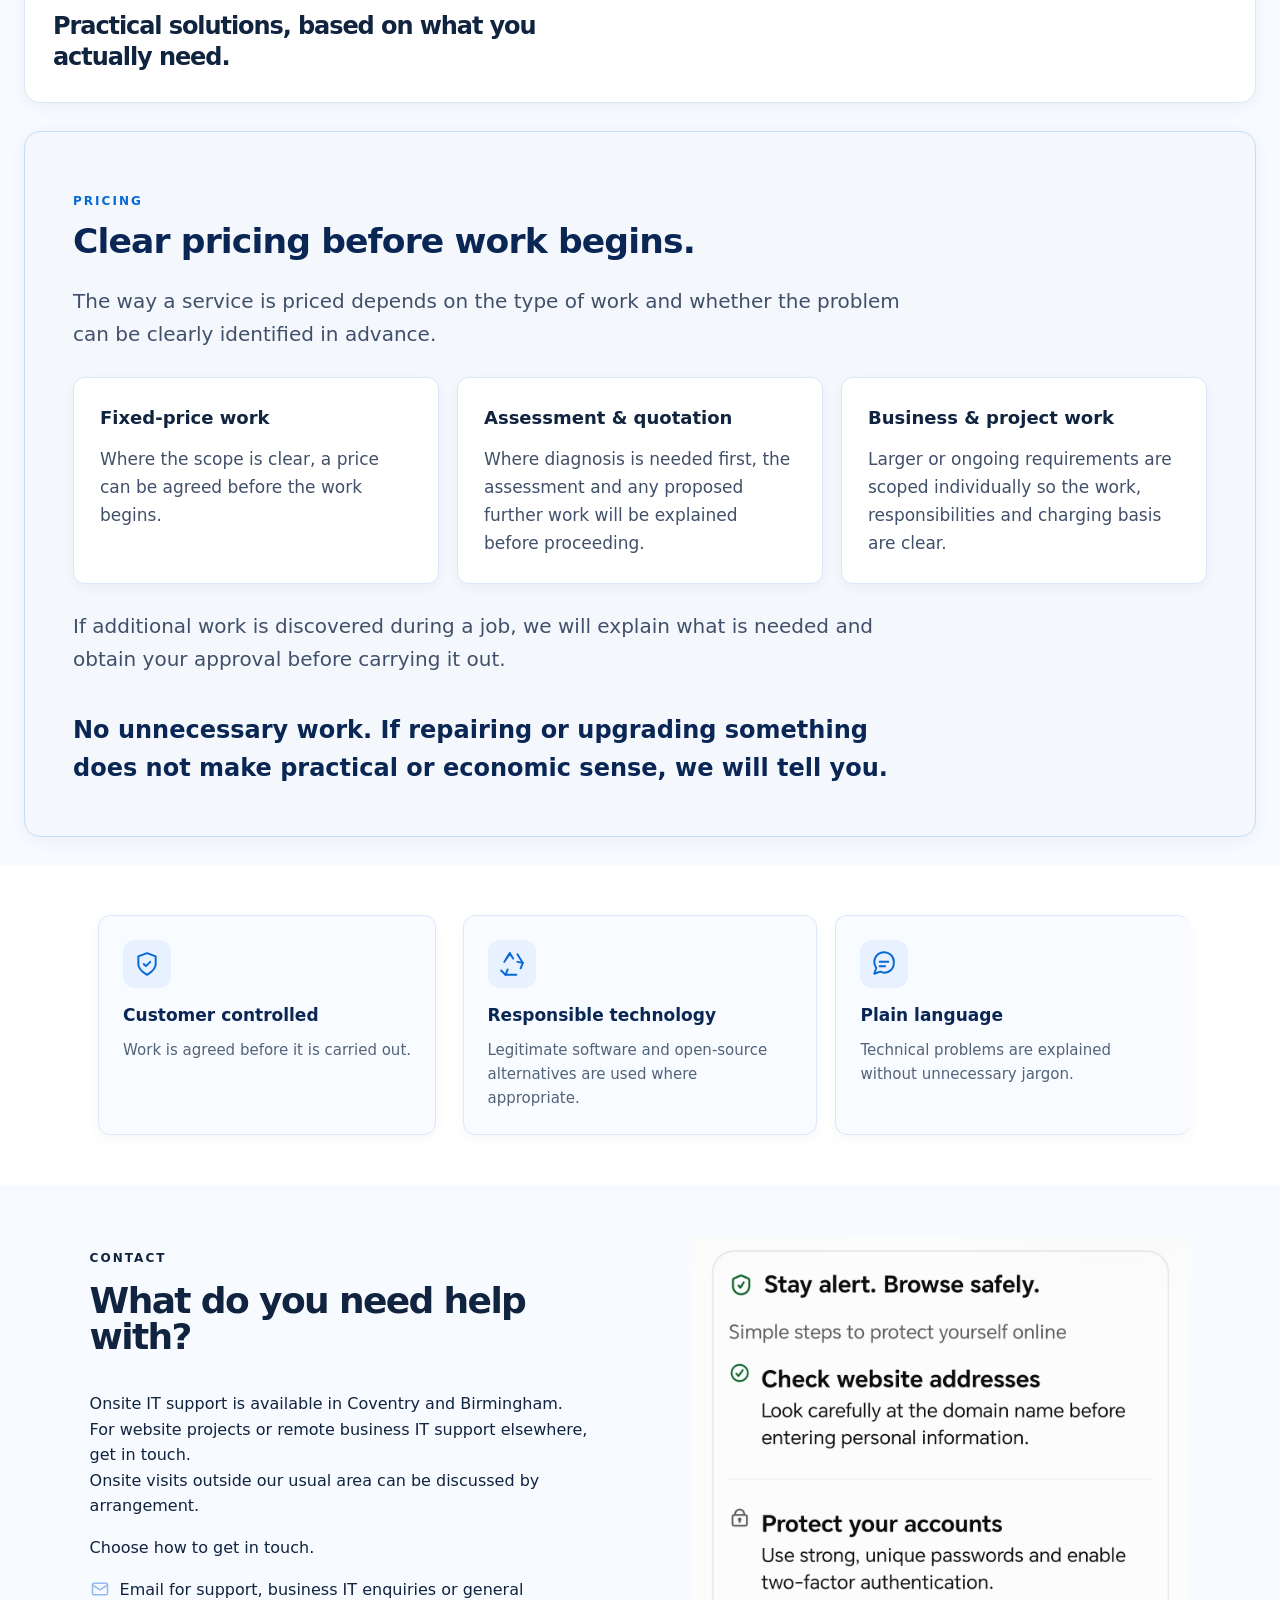
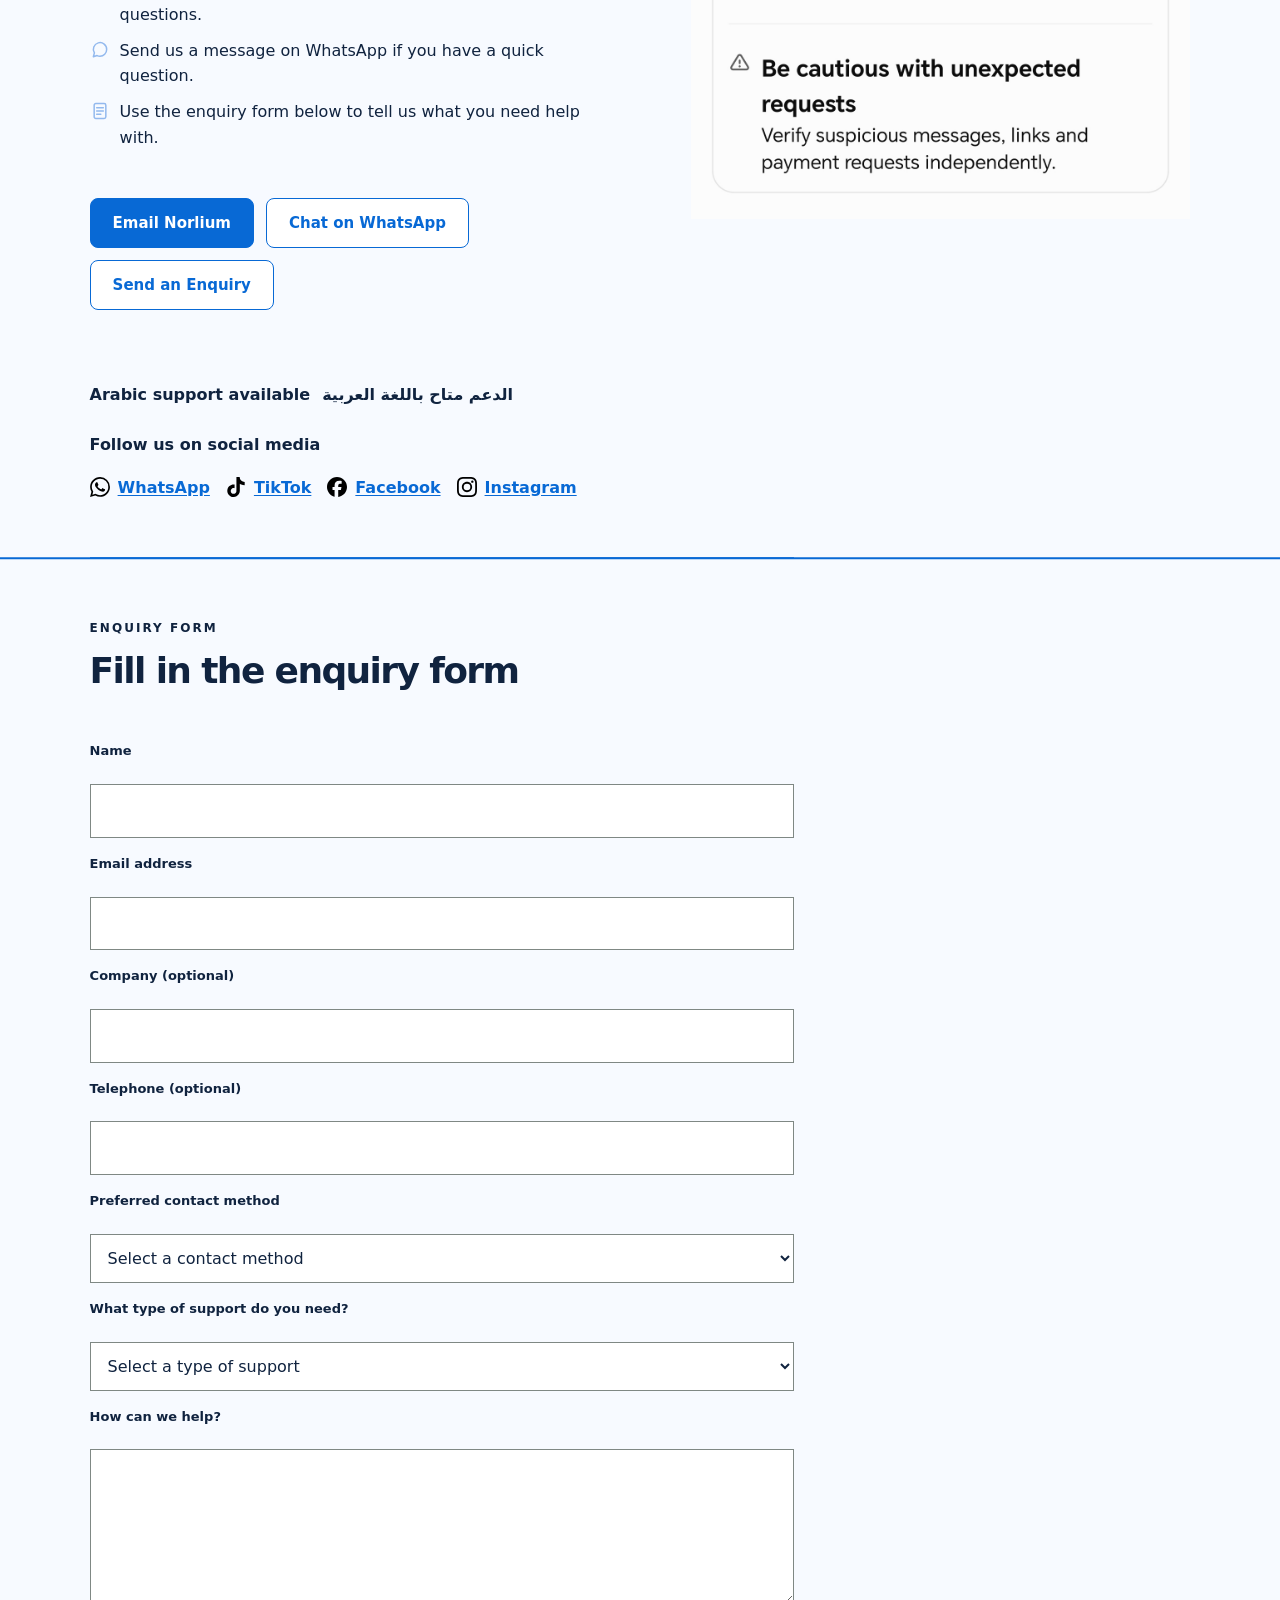
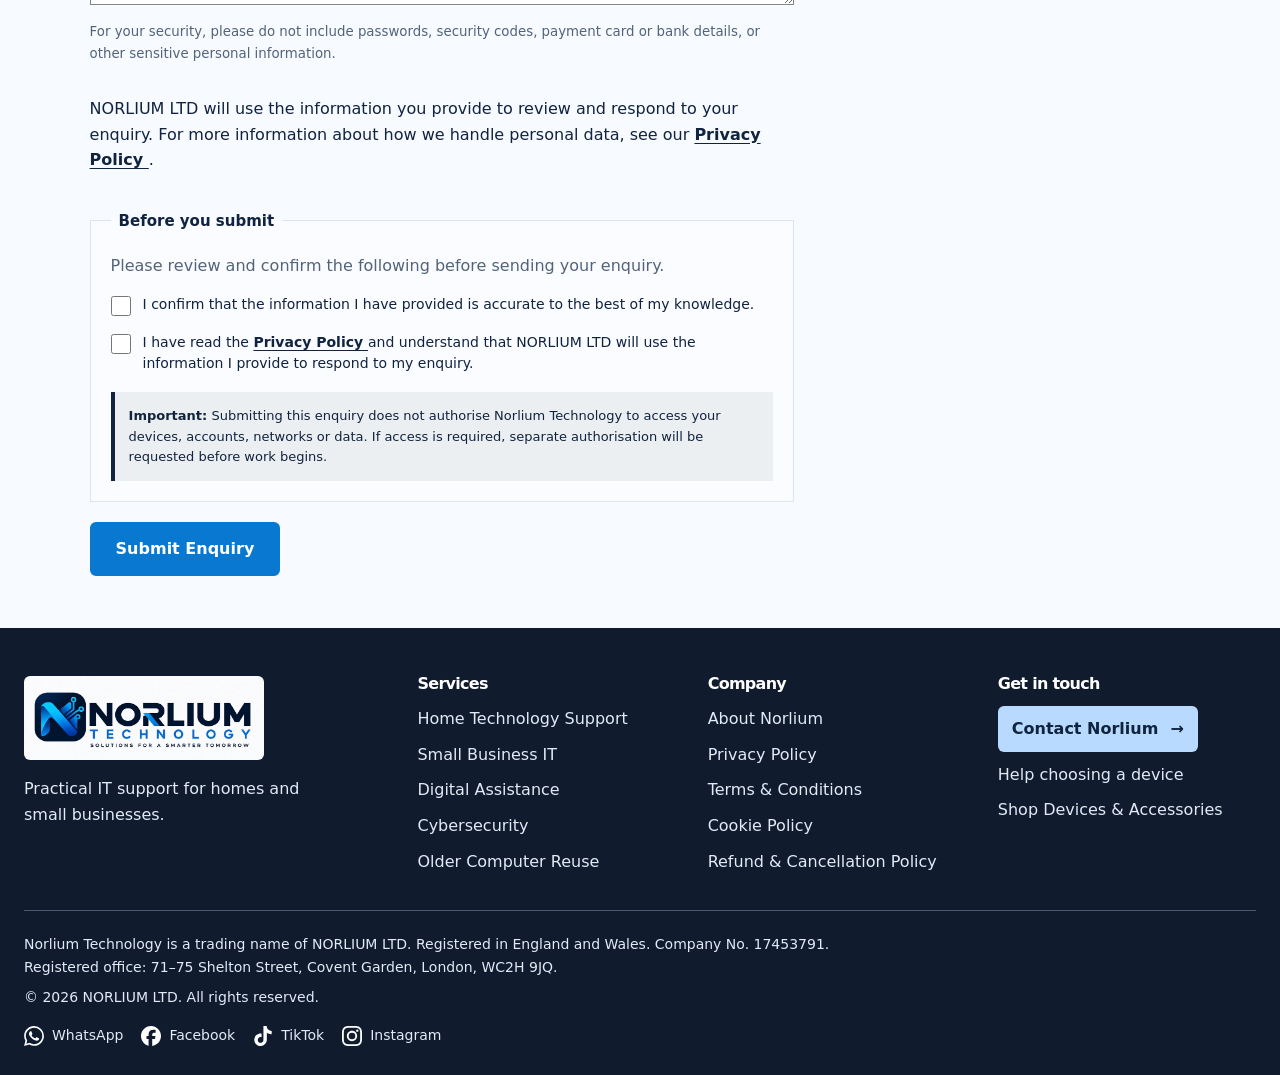
==== commit 4d022fc0: "Redesign site footer and improve mobile contact navigation" ====
--- a/index.html
+++ b/index.html
@@ -891,9 +891,10 @@
         <div class="contact-social">
           <p id="contact-social-heading"><strong>Follow us on social media</strong></p>
           <ul aria-labelledby="contact-social-heading">
-            <li><a href="https://wa.me/447349499361">WhatsApp</a></li>
-            <li><a href="https://www.tiktok.com/@norliumtech">TikTok</a></li>
-            <li><a href="https://www.facebook.com/norliumtechnology/">Facebook</a></li>
+            <li><a href="https://wa.me/447349499361"><img class="social-icon" src="/assets/icons/whatsapp.svg" alt="" width="20" height="20" loading="lazy" aria-hidden="true"> WhatsApp</a></li>
+            <li><a href="https://www.tiktok.com/@norliumtech"><img class="social-icon" src="/assets/icons/tiktok.svg" alt="" width="20" height="20" loading="lazy" aria-hidden="true"> TikTok</a></li>
+            <li><a href="https://www.facebook.com/norliumtechnology/"><img class="social-icon" src="/assets/icons/facebook.svg" alt="" width="20" height="20" loading="lazy" aria-hidden="true"> Facebook</a></li>
+            <li><a href="https://www.instagram.com/norliumtechnology/"><img class="social-icon" src="/assets/icons/instagram.svg" alt="" width="20" height="20" loading="lazy" aria-hidden="true"> Instagram</a></li>
           </ul>
         </div>
       </div>
@@ -1121,47 +1122,59 @@
 
   </main>
 
-  <footer>
-
-    <div class="brand">
-      <span>NORLIUM</span>
-      <small>TECHNOLOGY</small>
+  <footer class="site-footer">
+    <div class="footer-inner">
+      <div class="footer-main">
+        <div class="footer-brand">
+          <a href="/">
+            <img src="/assets/images/Logo-optimised.webp"
+                 alt="Norlium Technology home" width="240" height="80" loading="lazy">
+          </a>
+          <p>Practical IT support for homes and small businesses.</p>
+        </div>
+
+        <nav class="footer-nav" aria-labelledby="footer-services-heading">
+          <h2 id="footer-services-heading">Services</h2>
+          <a href="/services/">Home Technology Support</a>
+          <a href="/business-it/">Small Business IT</a>
+          <a href="/digital-assistance/">Digital Assistance</a>
+          <a href="/cybersecurity/">Cybersecurity</a>
+          <a href="/#linux">Older Computer Reuse</a>
+        </nav>
+
+        <nav class="footer-nav" aria-labelledby="footer-legal-heading">
+          <h2 id="footer-legal-heading">Company</h2>
+          <a href="/about/">About Norlium</a>
+          <a href="/privacy/">Privacy Policy</a>
+          <a href="/terms/">Terms &amp; Conditions</a>
+          <a href="/cookies/">Cookie Policy</a>
+          <a href="/refunds/">Refund &amp; Cancellation Policy</a>
+        </nav>
+
+        <nav class="footer-nav footer-actions" aria-labelledby="footer-contact-heading">
+          <h2 id="footer-contact-heading">Get in touch</h2>
+          <a class="footer-cta" href="/#contact">Contact Norlium <span aria-hidden="true">&rarr;</span></a>
+          <a href="/device-request/">Help choosing a device</a>
+          <a href="https://shop.norlium.co.uk/">Shop Devices &amp; Accessories</a>
+        </nav>
+      </div>
+
+      <div class="footer-bottom">
+        <div class="company-details">
+          <p>Norlium Technology is a trading name of NORLIUM LTD.
+            Registered in England and Wales. Company No. 17453791.<br>
+            Registered office: 71–75 Shelton Street, Covent Garden, London, WC2H 9JQ.</p>
+          <p>&copy; 2026 NORLIUM LTD. All rights reserved.</p>
+        </div>
+
+        <nav class="footer-social" aria-label="Norlium social and messaging links">
+          <a href="https://wa.me/447349499361"><img class="social-icon" src="/assets/icons/whatsapp.svg" alt="" width="20" height="20" loading="lazy" aria-hidden="true"> WhatsApp</a>
+          <a href="https://www.facebook.com/norliumtechnology/"><img class="social-icon" src="/assets/icons/facebook.svg" alt="" width="20" height="20" loading="lazy" aria-hidden="true"> Facebook</a>
+          <a href="https://www.tiktok.com/@norliumtech"><img class="social-icon" src="/assets/icons/tiktok.svg" alt="" width="20" height="20" loading="lazy" aria-hidden="true"> TikTok</a>
+          <a href="https://www.instagram.com/norliumtechnology/"><img class="social-icon" src="/assets/icons/instagram.svg" alt="" width="20" height="20" loading="lazy" aria-hidden="true"> Instagram</a>
+        </nav>
+      </div>
     </div>
-
-    <nav class="footer-nav" aria-label="Footer navigation">
-      <a href="/services/">Services</a>
-      <a href="/business-it/">Business IT</a>
-      <a href="/digital-assistance/">Digital Assistance</a>
-      <a href="/about/">About</a>
-      <a href="#contact">Contact</a>
-    </nav>
-
-    <nav class="footer-nav legal-nav" aria-label="Legal navigation">
-      <a href="/privacy/">Privacy Policy</a>
-      <a href="/terms/">Terms &amp; Conditions</a>
-      <a href="/cookies/">Cookie Policy</a>
-      <a href="/refunds/">Refund &amp; Cancellation Policy</a>
-    </nav>
-
-    <p>
-      Professional IT support, small business technology services
-      and practical digital assistance.
-    </p>
-
-    <p class="company-details">
-      Norlium Technology is a trading name of NORLIUM LTD.
-      <br>
-      Registered in England and Wales · Company No. 17453791
-      <br>
-      Registered office: 71–75 Shelton Street,
-      Covent Garden, London, WC2H 9JQ.
-    </p>
-
-    <p>
-      &copy; 2026 NORLIUM LTD.
-      Trading as Norlium Technology. All rights reserved.
-    </p>
-
   </footer>
 
   <script src="/assets/js/site.js" defer></script>
--- a/styles.css
+++ b/styles.css
@@ -119,16 +119,14 @@
   align-items: center;
 }
 
-#main-navigation a,
-.footer-nav a {
+#main-navigation a {
   color: var(--ink);
   text-decoration: none;
   font-size: 14px;
   font-weight: 700;
 }
 
-#main-navigation a:hover,
-.footer-nav a:hover {
+#main-navigation a:hover {
   text-decoration: underline;
   text-underline-offset: 4px;
 }
@@ -576,29 +574,147 @@
   overflow: hidden;
 }
 
-footer {
-  padding: 45px max(7vw, 28px);
-  border-top: 1px solid var(--ink);
+/* Site footer */
+.site-footer {
+  background: #101b2d;
+  color: #e2eaf6;
+  padding: 48px 0 28px;
+}
+
+.footer-inner {
+  width: min(var(--content-width, 1200px), calc(100% - 48px));
+  margin-inline: auto;
+}
+
+.footer-main {
   display: grid;
-  grid-template-columns: 1fr 2fr 1fr;
-  gap: 30px;
-  align-items: end;
-  font-size: 12px;
+  grid-template-columns: minmax(220px, 1.4fr) repeat(3, minmax(0, 1fr));
+  gap: 32px;
+}
+
+.footer-brand img {
+  display: block;
+  width: min(100%, 240px);
+  height: auto;
+  background: #fff;
+  border-radius: 6px;
+}
+
+.footer-brand p {
+  max-width: 28ch;
+  margin: 16px 0 0;
 }
 
 .footer-nav {
+  display: grid;
+  align-content: start;
+  justify-items: start;
+  gap: 10px;
+}
+
+.footer-nav h2 {
+  margin: 0 0 4px;
+  color: #fff;
+  font-size: 16px;
+}
+
+.site-footer a {
+  color: inherit;
+  text-underline-offset: 4px;
+}
+
+.footer-nav a,
+.footer-social a {
+  text-decoration: none;
+}
+
+.site-footer a:hover {
+  text-decoration: underline;
+}
+
+.site-footer a:focus-visible {
+  outline-color: #93c5fd;
+}
+
+.footer-actions .footer-cta {
+  display: inline-flex;
+  align-items: center;
+  gap: 12px;
+  padding: 10px 14px;
+  border-radius: 6px;
+  background: #b9daff;
+  color: #10233f;
+  font-weight: 700;
+}
+
+.footer-bottom {
   display: flex;
   flex-wrap: wrap;
-  gap: 16px 24px;
-}
-
-footer p:last-child {
-  text-align: right;
-}
-
-
-
-
+  align-items: start;
+  justify-content: space-between;
+  gap: 16px 32px;
+  margin-top: 36px;
+  padding-top: 22px;
+  border-top: 1px solid #485971;
+  font-size: 14px;
+}
+
+.footer-bottom p {
+  margin: 0 0 8px;
+}
+
+.footer-bottom p:last-child {
+  margin-bottom: 0;
+}
+
+.footer-social {
+  display: flex;
+  flex-wrap: wrap;
+  gap: 8px 18px;
+}
+
+@media (max-width: 900px) {
+  .footer-main {
+    grid-template-columns: repeat(2, minmax(0, 1fr));
+  }
+}
+
+@media (max-width: 480px) {
+  .site-footer {
+    padding-top: 32px;
+  }
+
+  .footer-main {
+    gap: 24px 16px;
+  }
+
+  .footer-brand,
+  .footer-actions {
+    grid-column: 1 / -1;
+  }
+}
+/* Footer readability on narrow mobile screens */
+@media (max-width: 480px) {
+  .footer-main {
+    grid-template-columns: minmax(0, 1fr);
+    gap: 24px;
+  }
+
+  .footer-brand,
+  .footer-actions {
+    grid-column: auto;
+  }
+
+  .footer-bottom {
+    flex-direction: column;
+    align-items: flex-start;
+    gap: 20px;
+  }
+
+  .footer-social {
+    gap: 12px 20px;
+  }
+}
 /* Pricing options */
 .pricing-options {
   display: grid;
@@ -859,15 +975,6 @@
   .actions .primary,
   .actions .secondary {
     width: 100%;
-  }
-
-  footer {
-    grid-template-columns: 1fr;
-    align-items: start;
-  }
-
-  footer p:last-child {
-    text-align: left;
   }
 }
 
@@ -1907,39 +2014,6 @@
     padding: 20px;
   }
 }
-/* Phase 2: Footer legal navigation alignment */
-
-footer .legal-nav {
-  display: flex;
-  flex-direction: column;
-  flex-wrap: nowrap;
-  align-items: flex-start;
-  justify-content: flex-start;
-  gap: 14px;
-  min-width: 0;
-}
-
-footer .legal-nav a {
-  display: block;
-  width: fit-content;
-  line-height: 1.5;
-  text-align: left;
-}
-
-/* Align footer columns from the top */
-
-footer {
-  align-items: start;
-}
-
-/* Responsive legal navigation */
-
-@media (max-width: 800px) {
-  footer .legal-nav {
-    align-items: flex-start;
-    gap: 12px;
-  }
-}
 /* Phase 2: IT Advice & Insights */
 
 #advice-intro,
@@ -5106,7 +5180,7 @@
 
 /* Contact section navigation */
 #contact {
-  scroll-margin-top: -8px;
+  scroll-margin-top: 0;
 }
 
 /* Homepage hero: natural height on small screens */
@@ -5670,3 +5744,94 @@
     align-items: flex-start;
   }
 }
+/* Social media icons */
+.contact-social a,
+.footer-social a {
+  display: inline-flex;
+  align-items: center;
+  gap: 8px;
+}
+
+.social-icon {
+  display: inline-block;
+  width: 20px;
+  height: 20px;
+  flex-shrink: 0;
+  object-fit: contain;
+}
+
+.footer-social .social-icon {
+  filter: invert(1);
+}
+.contact-social .social-icon {
+  filter: none;
+}
+
+.footer-social .social-icon {
+  filter: brightness(0) invert(1);
+}
+/* Mobile footer refinements */
+@media (max-width: 480px) {
+  .footer-social {
+    display: grid;
+    grid-template-columns: repeat(2, minmax(0, 1fr));
+    gap: 14px 12px;
+    width: 100%;
+  }
+
+  .footer-social a {
+    display: inline-flex;
+    align-items: center;
+    gap: 8px;
+    white-space: nowrap;
+    font-size: 14px;
+  }
+
+  .footer-bottom {
+    margin-top: 28px;
+    padding-top: 18px;
+  }
+}
+/* Contact section — mobile refinements */
+@media (max-width: 600px) {
+
+  /* Keep English and Arabic on separate lines */
+  #contact .contact-language strong {
+    display: flex;
+    flex-direction: column;
+    align-items: flex-start;
+    gap: 6px;
+  }
+
+  #contact .contact-language [lang="ar"] {
+    display: block;
+    direction: rtl;
+    unicode-bidi: isolate;
+    line-height: 1.6;
+  }
+
+  /* Balanced social media layout */
+  #contact .contact-social ul {
+    display: grid;
+    grid-template-columns: repeat(2, minmax(0, 1fr));
+    gap: 8px 12px;
+  }
+
+  #contact .contact-social li {
+    min-width: 0;
+  }
+
+  #contact .contact-social a {
+    gap: 8px;
+    min-height: 44px;
+    font-size: 14px;
+  }
+
+  /* Responsive cybersecurity advice image */
+  #contact .security-notice img {
+    display: block;
+    width: 100%;
+    max-width: 100%;
+    height: auto;
+  }
+}
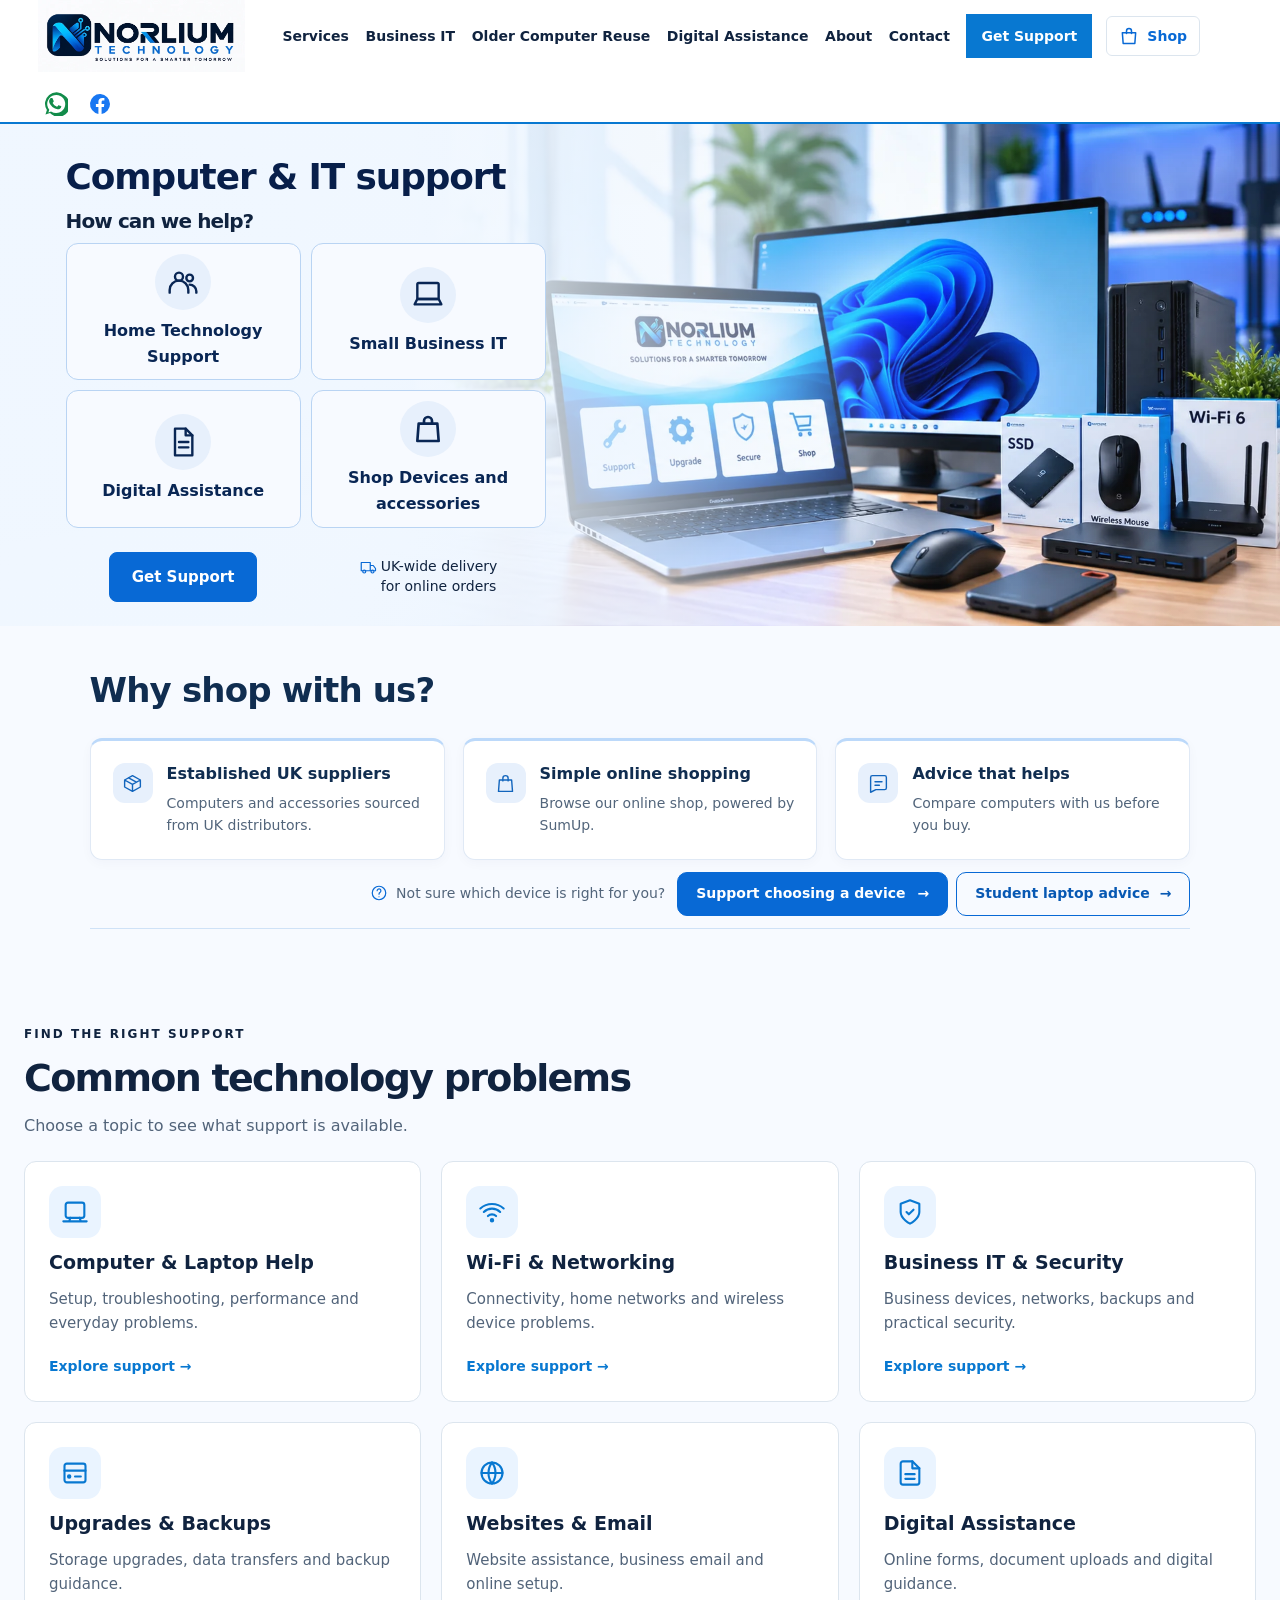
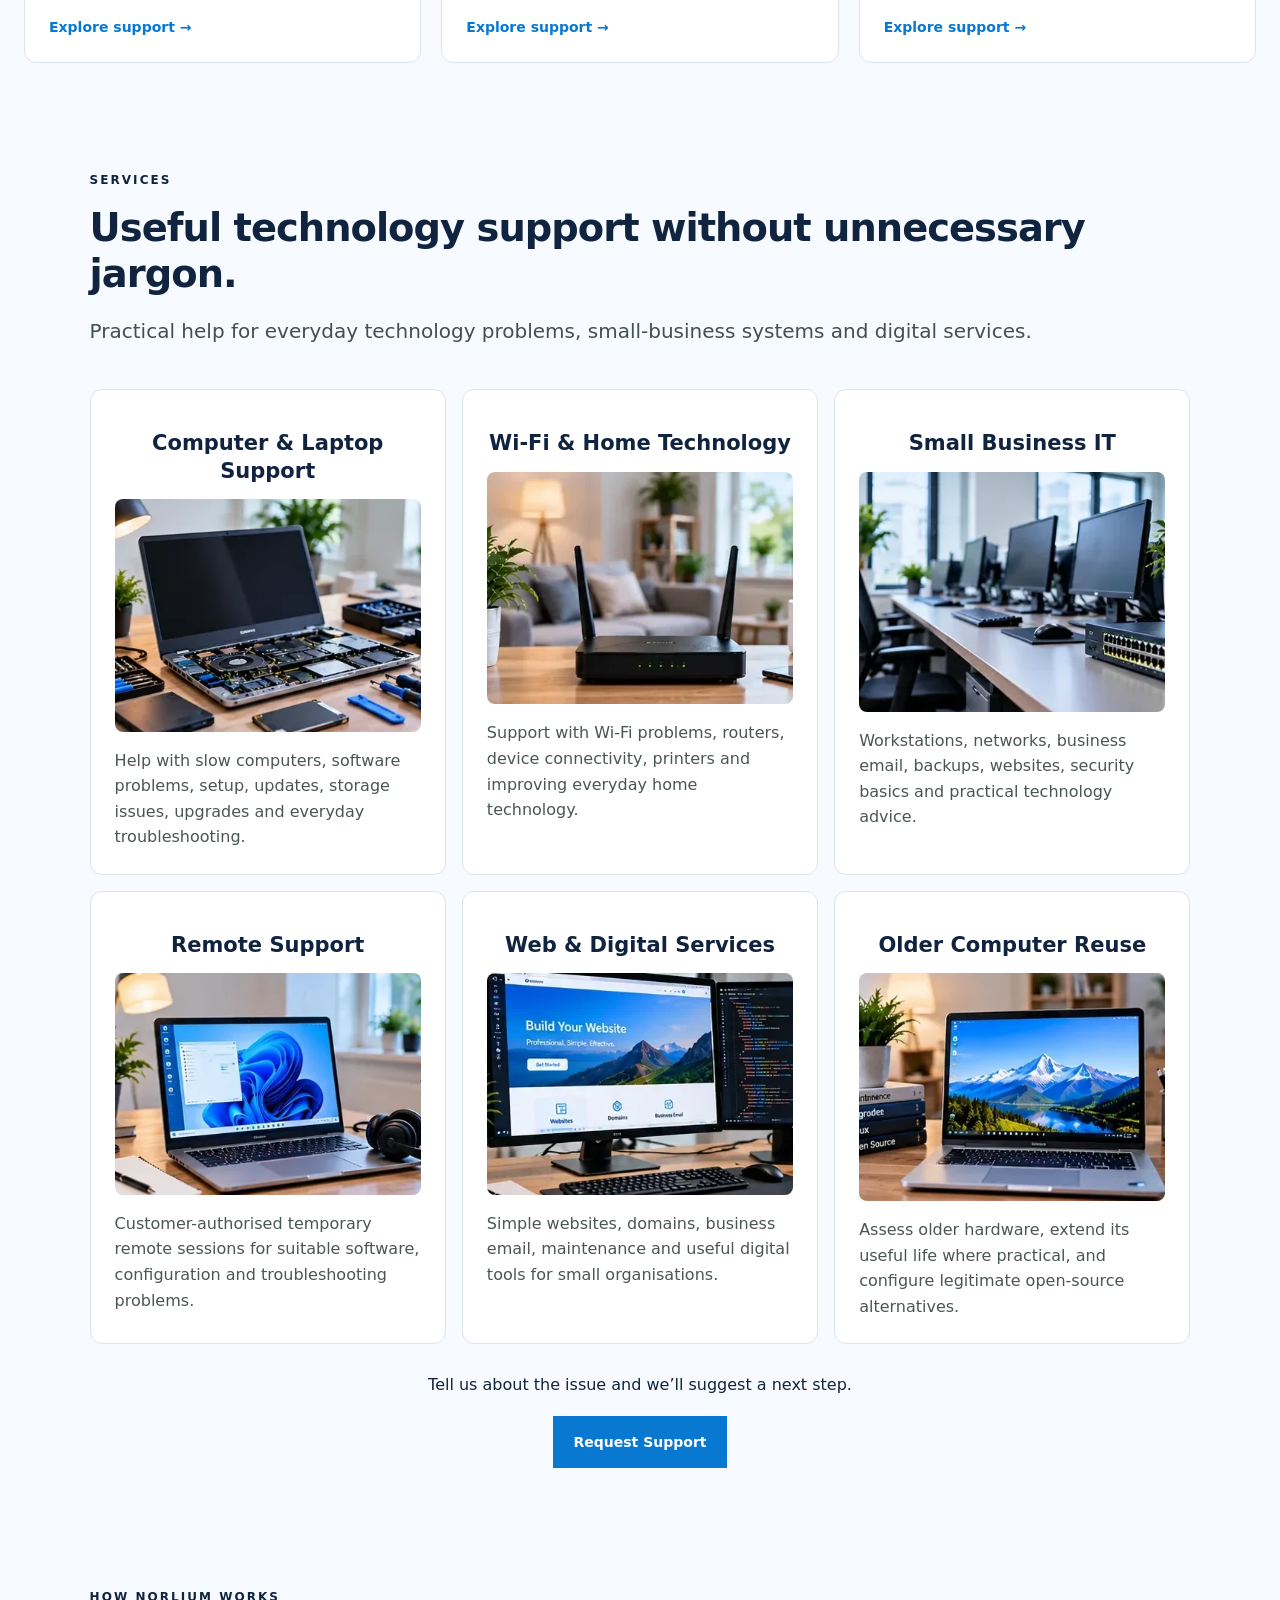
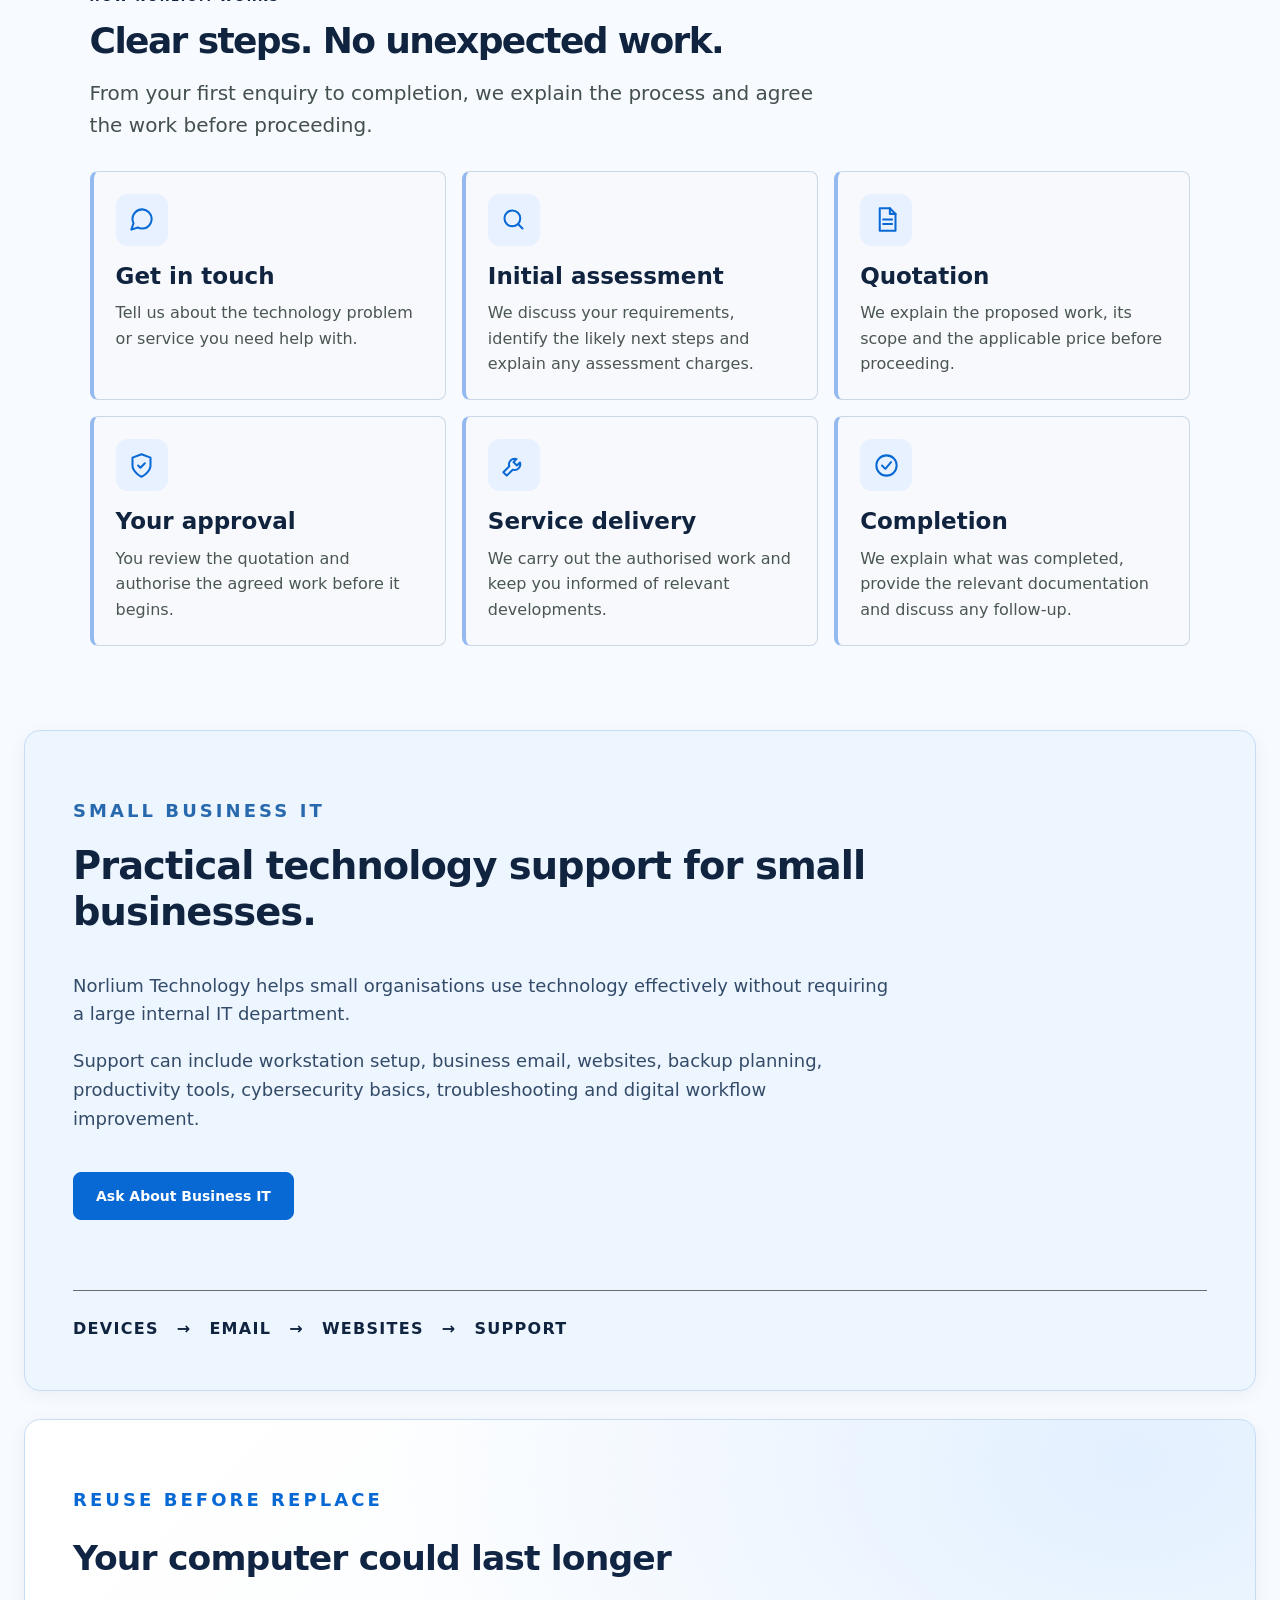
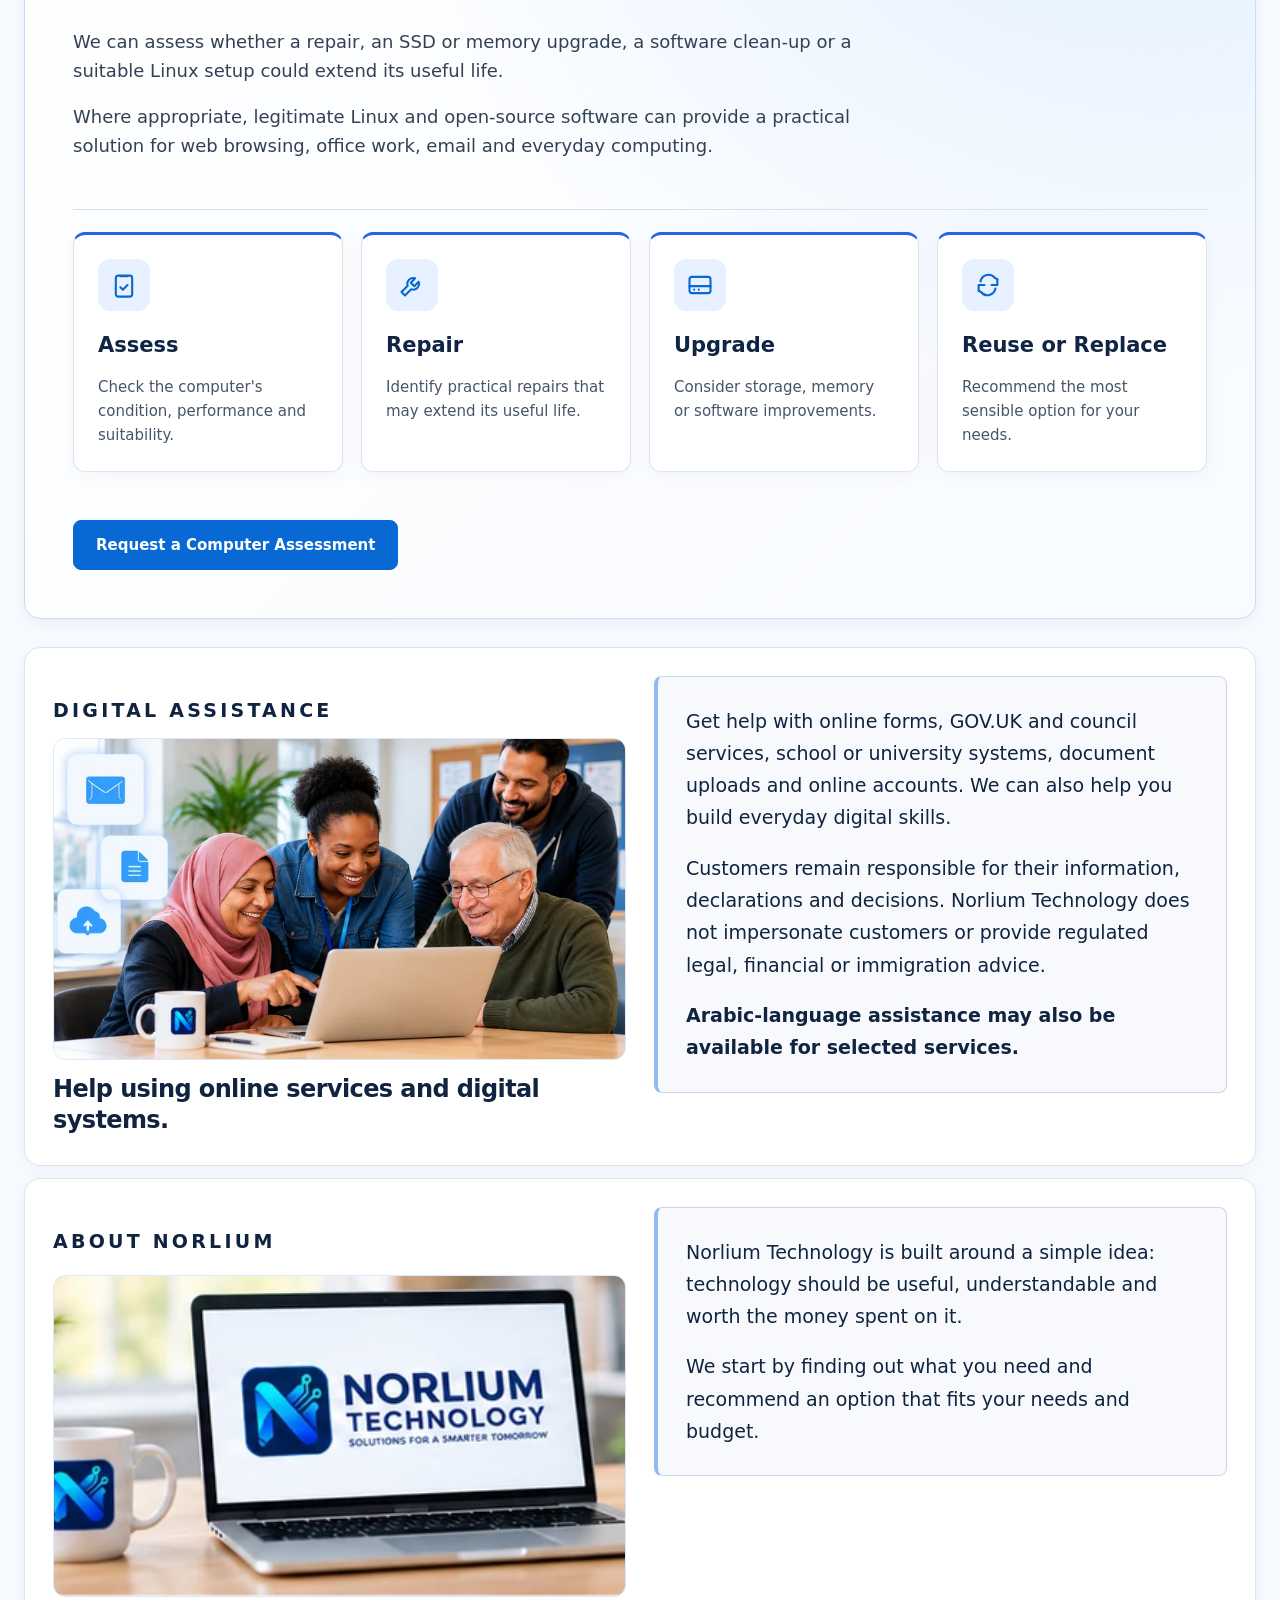
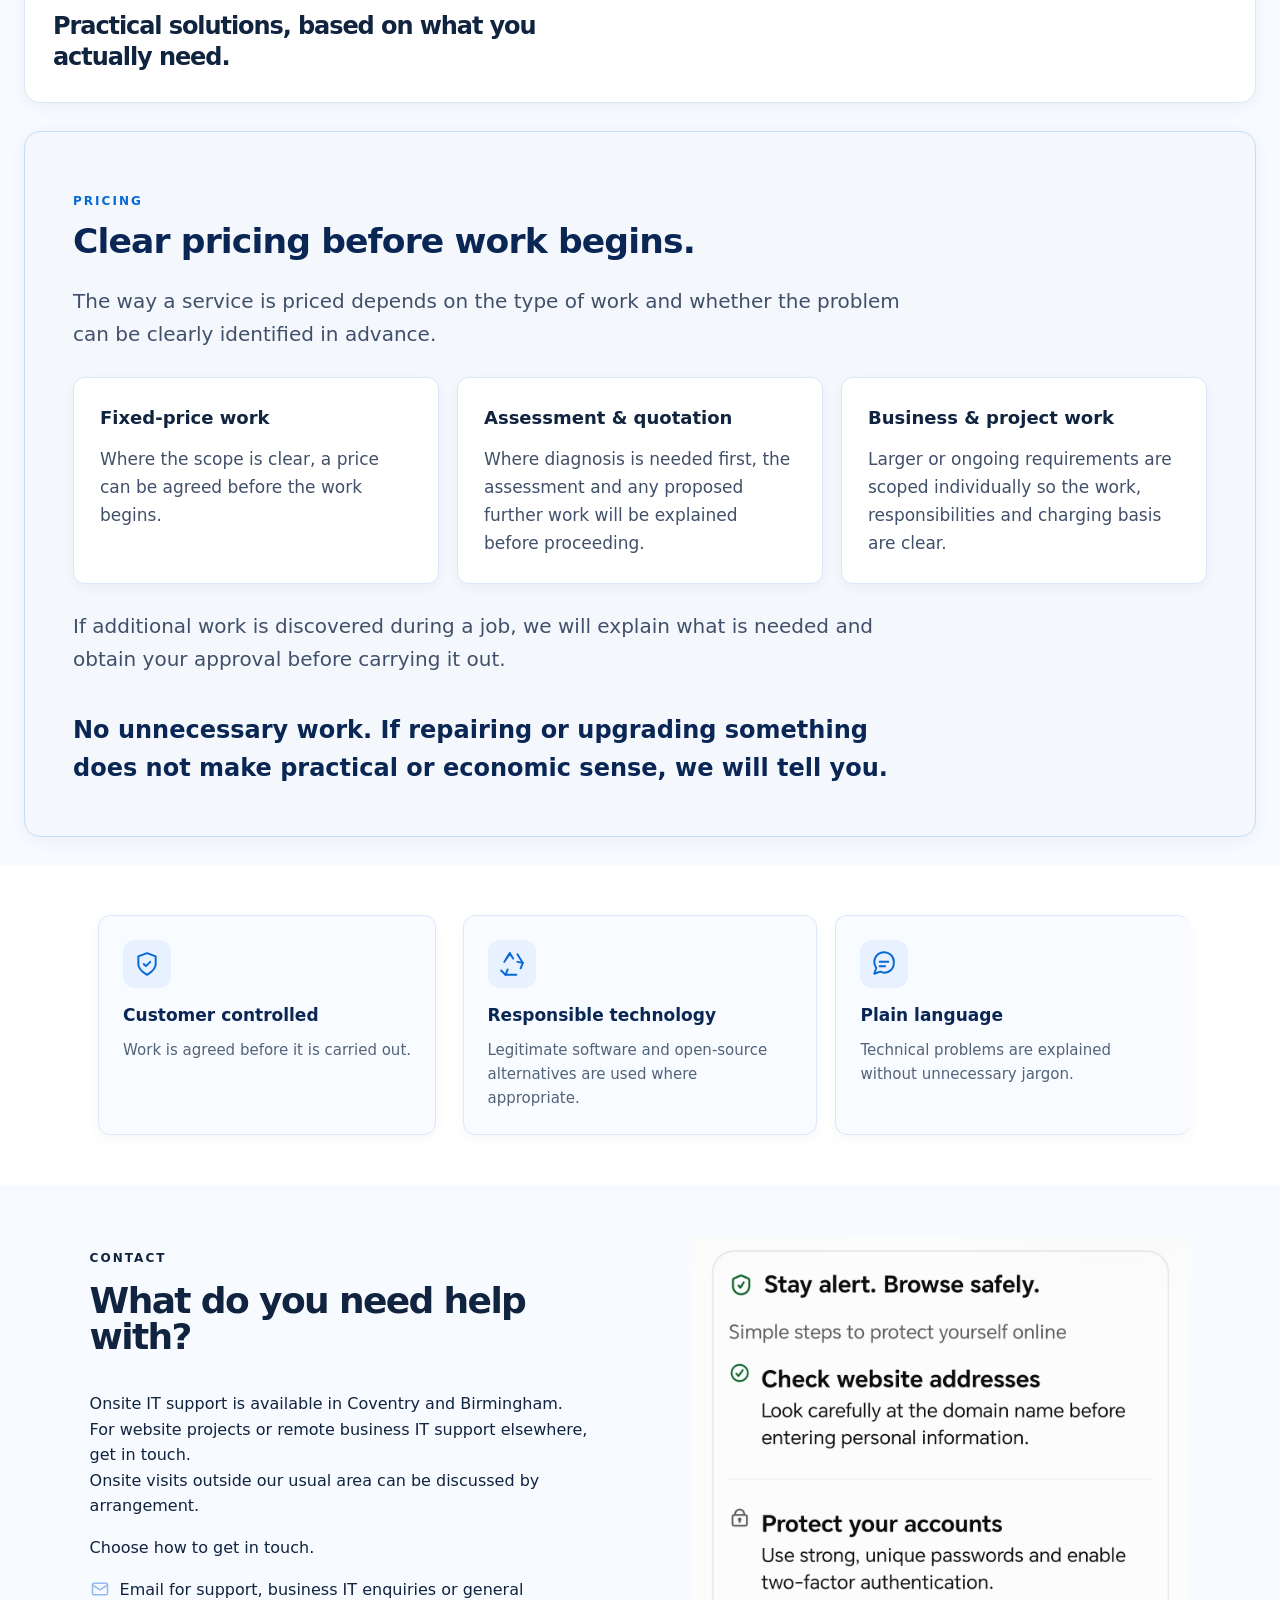
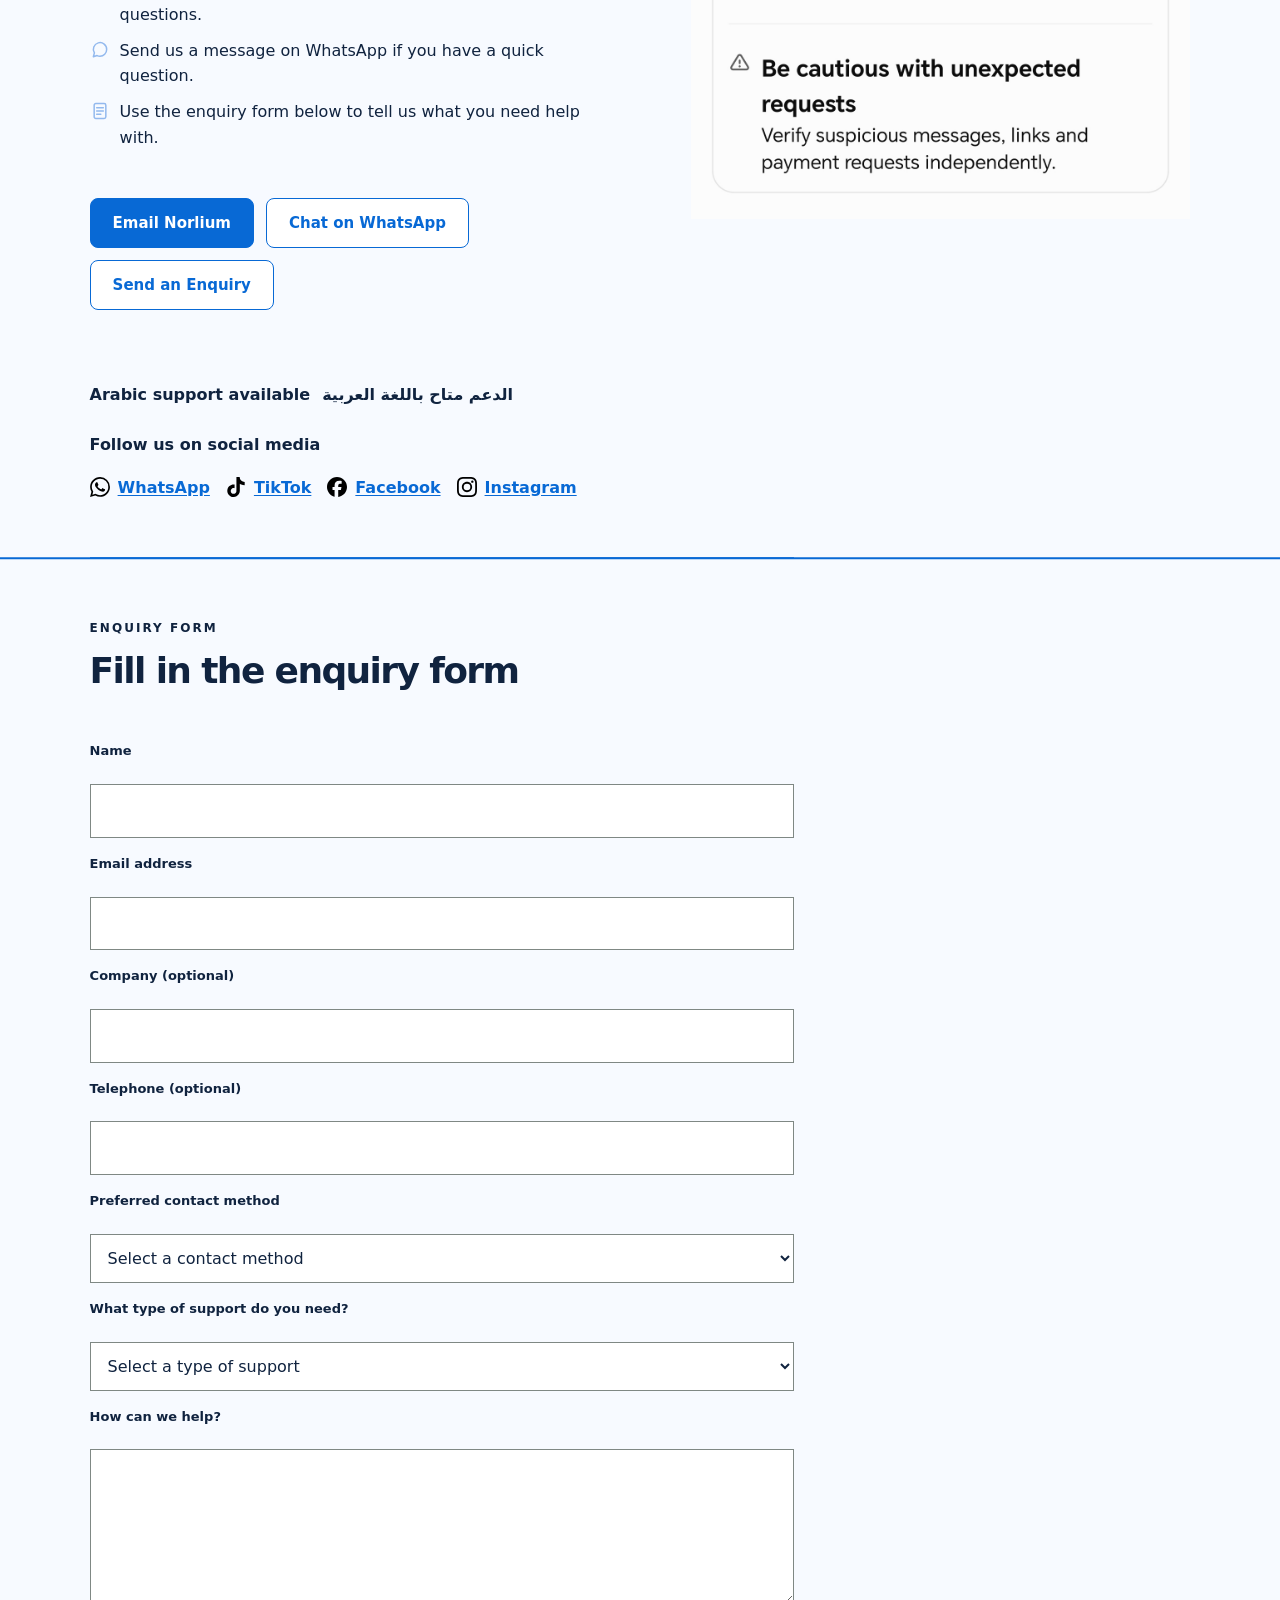
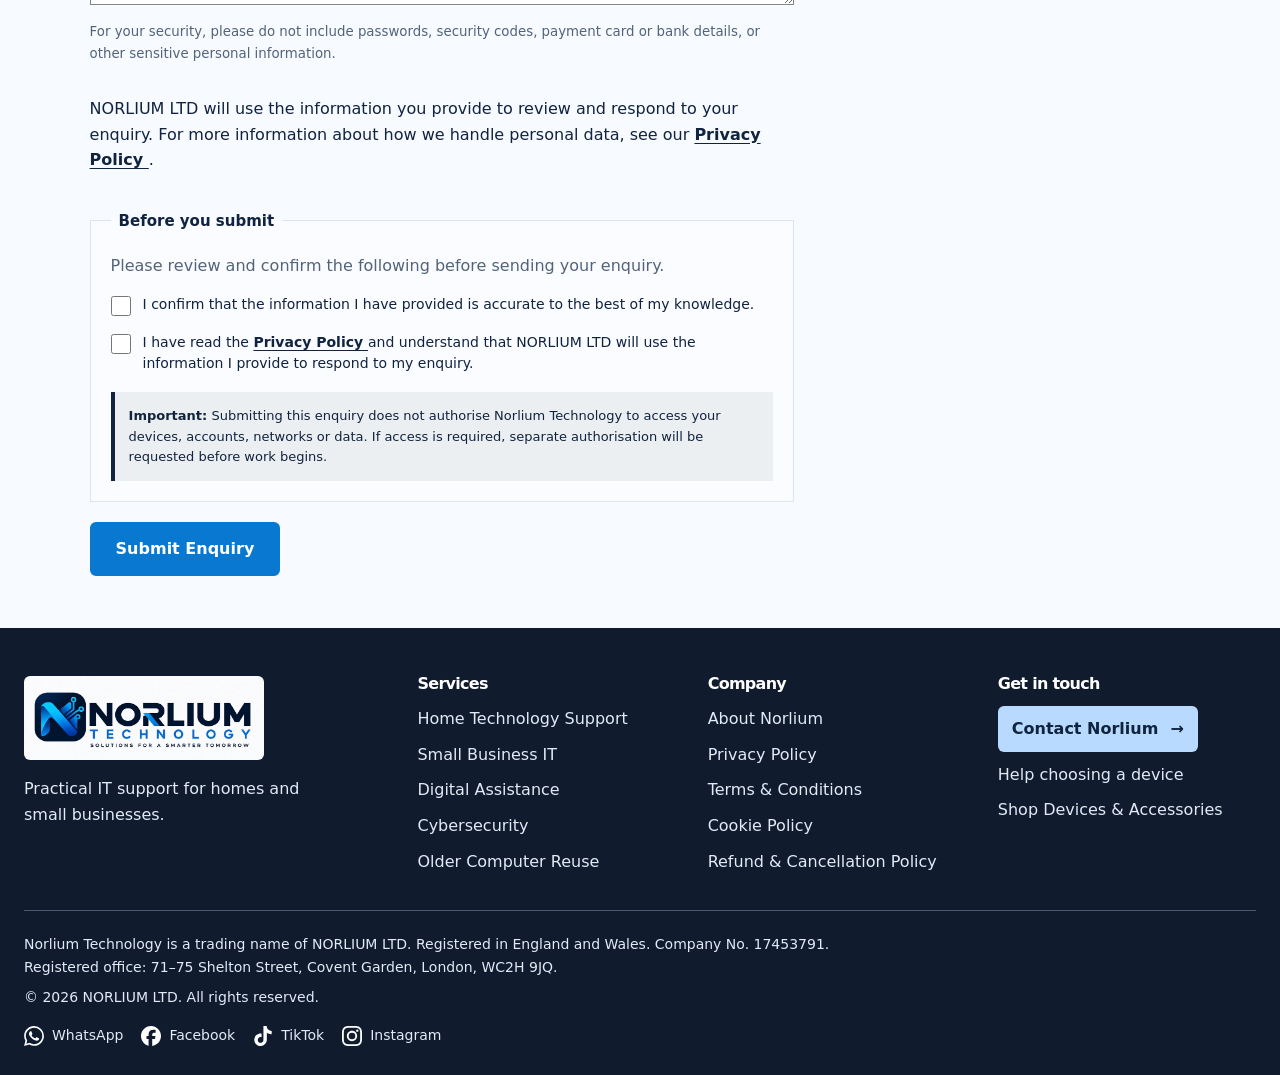
==== commit e78b4728: "Add student laptop advice page" ====
--- a/index.html
+++ b/index.html
@@ -269,7 +269,10 @@
           </svg>
           Not sure which device is right for you?
         </p>
-        <a class="support-shop-link" href="/device-request/">Support choosing a device <span aria-hidden="true">&rarr;</span></a>
+        <div class="shop-advice-links">
+          <a class="support-shop-link" href="/device-request/">Support choosing a device <span aria-hidden="true">&rarr;</span></a>
+          <a class="student-shop-link" href="/students/">Student laptop advice <span aria-hidden="true">&rarr;</span></a>
+        </div>
       </div>
     </section>
 
--- a/styles.css
+++ b/styles.css
@@ -5322,23 +5322,6 @@
   #why-shop .shop-reasons-heading { margin-bottom: 24px; }
   #why-shop .shop-advice { align-items: flex-start; flex-direction: column; gap: 4px; }
 }
-
-/* Device buying advice: scoped controls preserve the existing enquiry form. */
-main section.device-request-page { display: block; max-width: 860px; margin: auto; }
-.device-request-page h1 { font-size: clamp(2rem, 5vw, 3rem); line-height: 1.15; }
-#device-request-form { display: grid; gap: 18px; margin-top: 32px; }
-#device-request-form fieldset { min-width: 0; border: 1px solid #cbd8e8; border-radius: 12px; padding: 20px; margin: 0; }
-#device-request-form legend { font-weight: 700; padding: 0 6px; }
-.device-options { display: grid; grid-template-columns: repeat(2, minmax(0, 1fr)); gap: 10px; }
-#device-request-form .device-option { display: flex; align-items: flex-start; gap: 10px; padding: 12px; margin: 0; border: 1px solid #cbd8e8; border-radius: 8px; cursor: pointer; line-height: 1.5; }
-#device-request-form .device-option:has(input:checked) { background: #e9f3ff; border-color: #2563eb; }
-#device-request-form input[type="checkbox"], #device-request-form input[type="radio"] { width: 20px; height: 20px; min-width: 20px; margin: 2px 0 0; accent-color: #2563eb; }
-#device-request-form input:not([type="checkbox"]):not([type="radio"]), #device-request-form select, #device-request-form textarea { display: block; box-sizing: border-box; width: 100%; padding: 12px; margin: 6px 0 14px; border: 1px solid #94a3b8; border-radius: 6px; font: inherit; color: #172b4d; background: white; }
-#device-request-form :focus-visible { outline: 3px solid #2563eb; outline-offset: 3px; }
-#device-request-form [hidden] { display: none; }
-#device-request-form button { justify-self: start; }
-#device-request-status { padding: 16px; background: #e9f3ff; border-radius: 8px; overflow-wrap: anywhere; }
-@media (max-width: 600px) { .device-options { grid-template-columns: 1fr; } #device-request-form fieldset { padding: 14px; } }
 
 /* Compact hero title and support spacing */
 main section#top.norlium-hero {
@@ -5835,3 +5818,28 @@
     height: auto;
   }
 }
+
+#why-shop .shop-advice-links {
+  display: flex;
+  flex-wrap: wrap;
+  gap: 8px;
+}
+
+#why-shop .student-shop-link {
+  display: inline-flex;
+  align-items: center;
+  gap: 10px;
+  min-height: 44px;
+  padding: 10px 18px;
+  border: 1px solid #0869d5;
+  border-radius: 10px;
+  color: #0758b3;
+  font-size: 14px;
+  font-weight: 700;
+  line-height: 1.4;
+  text-decoration: none;
+}
+
+#why-shop .student-shop-link:hover {
+  background: #e9f3ff;
+}
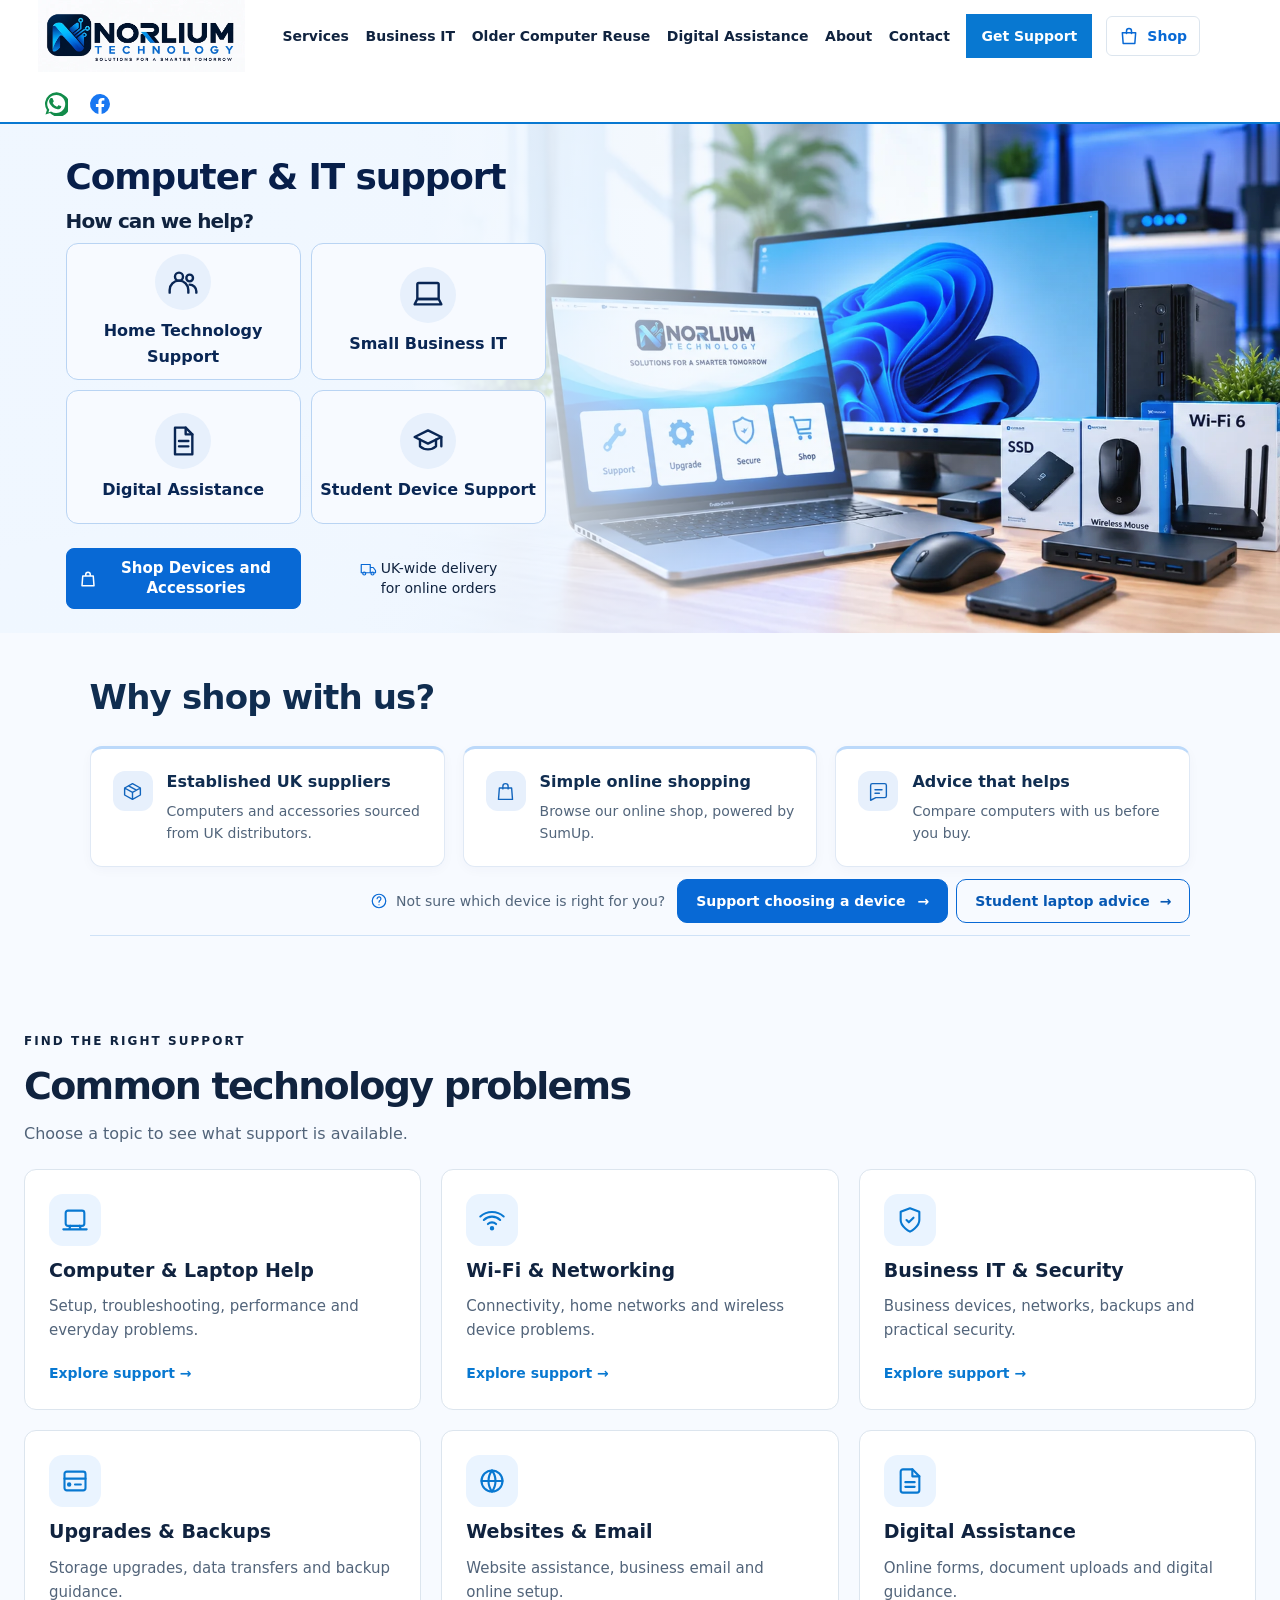
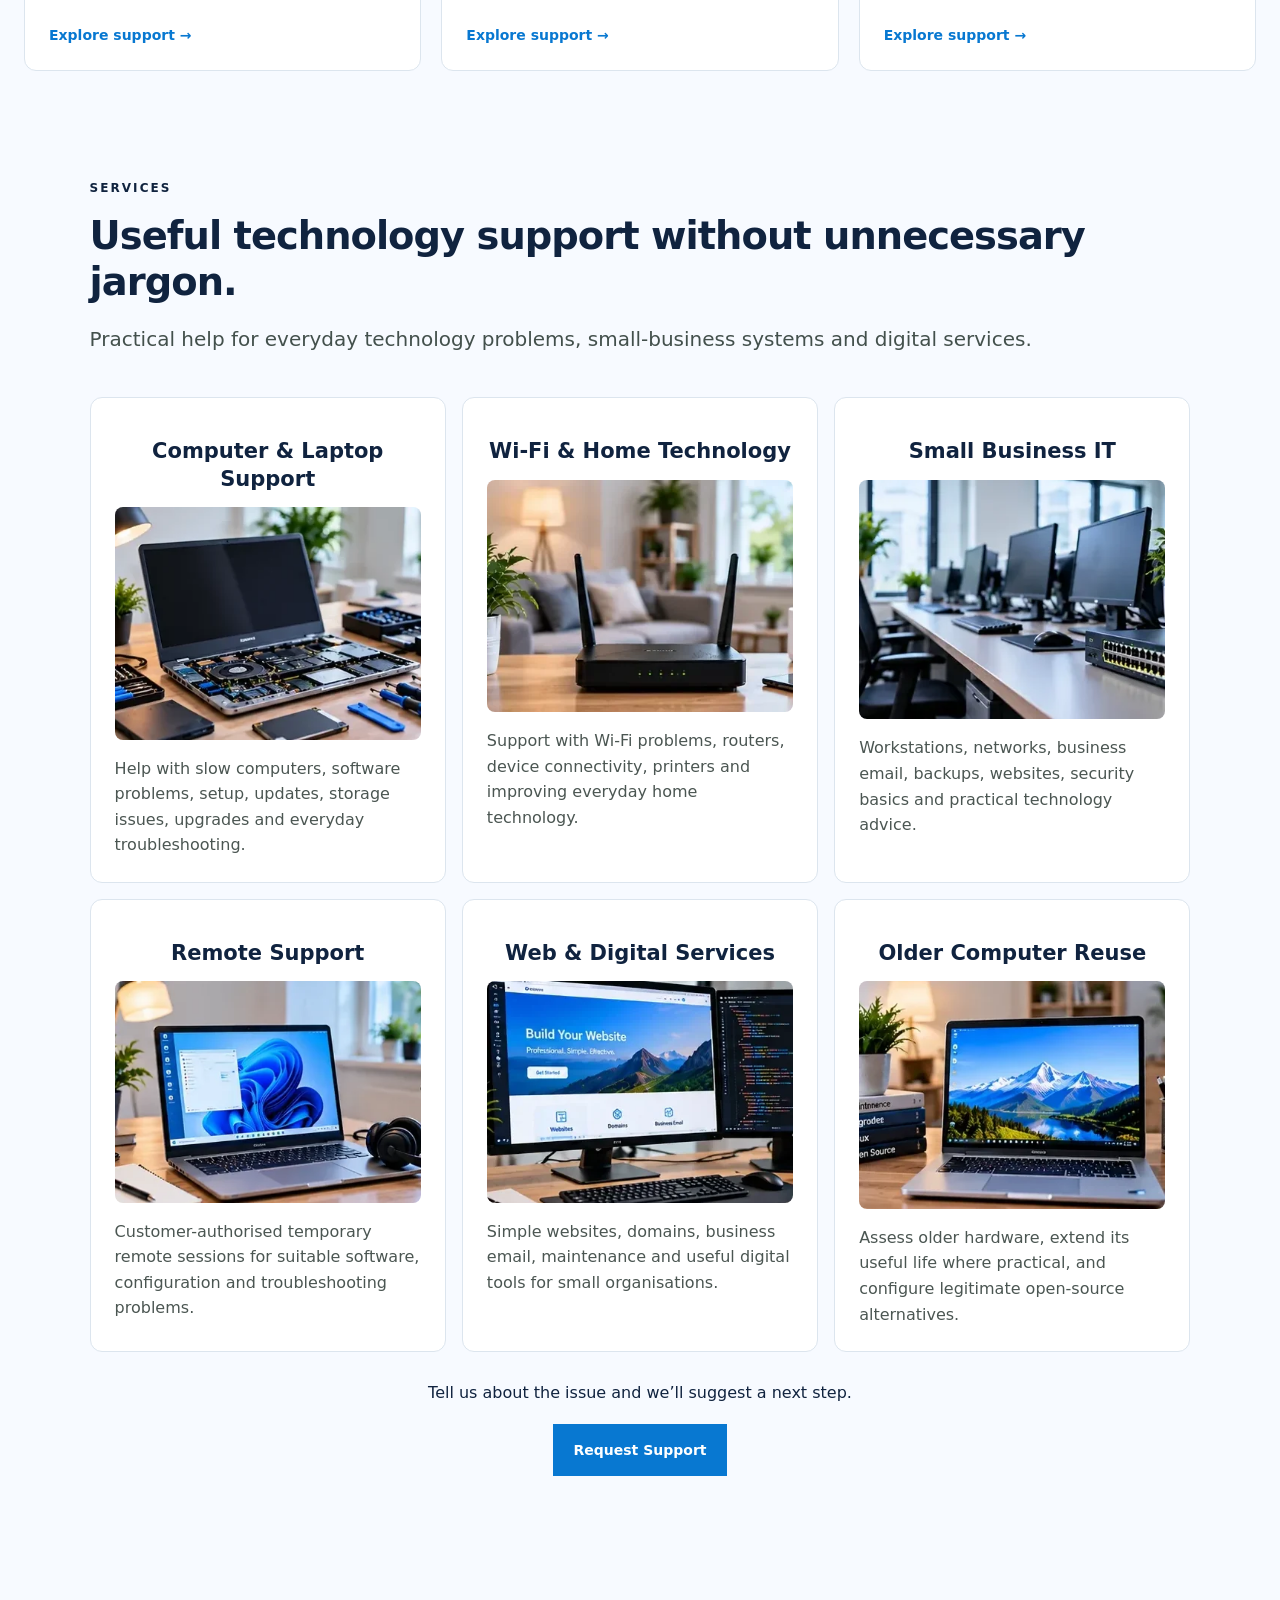
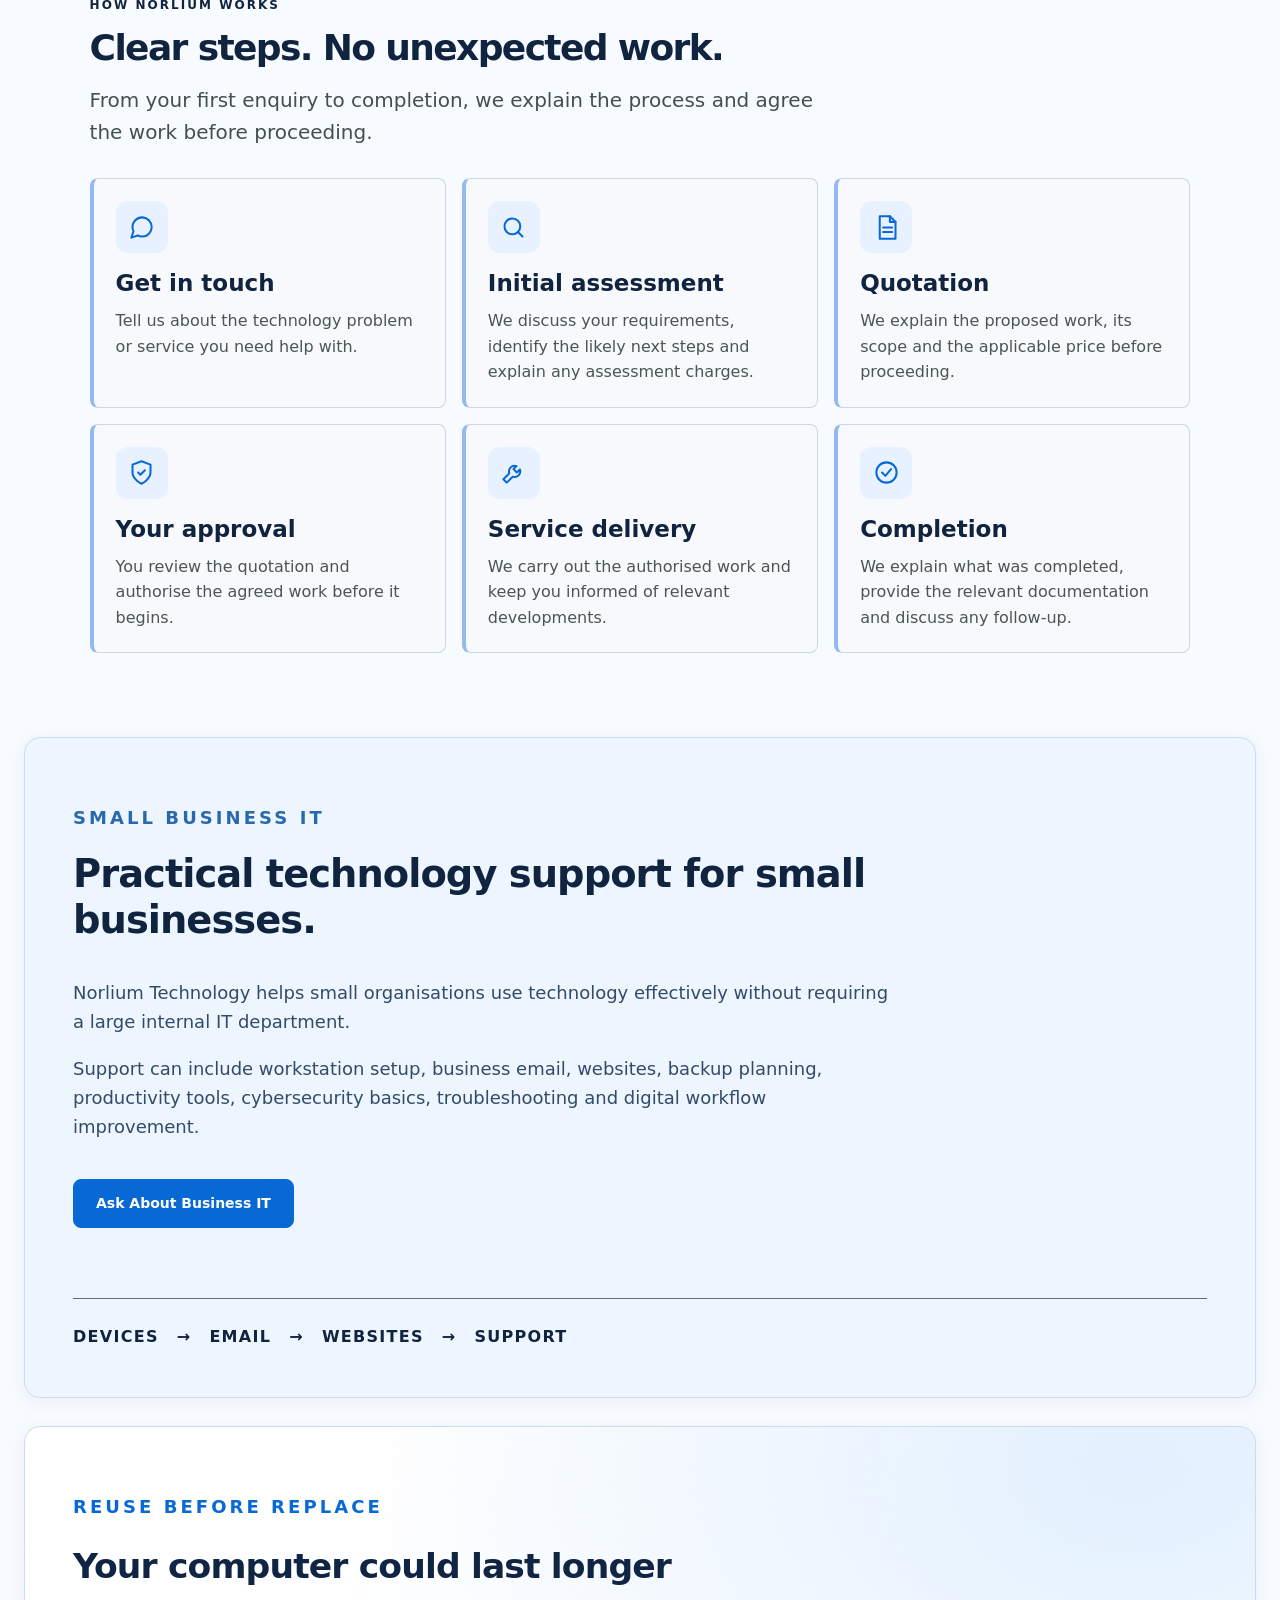
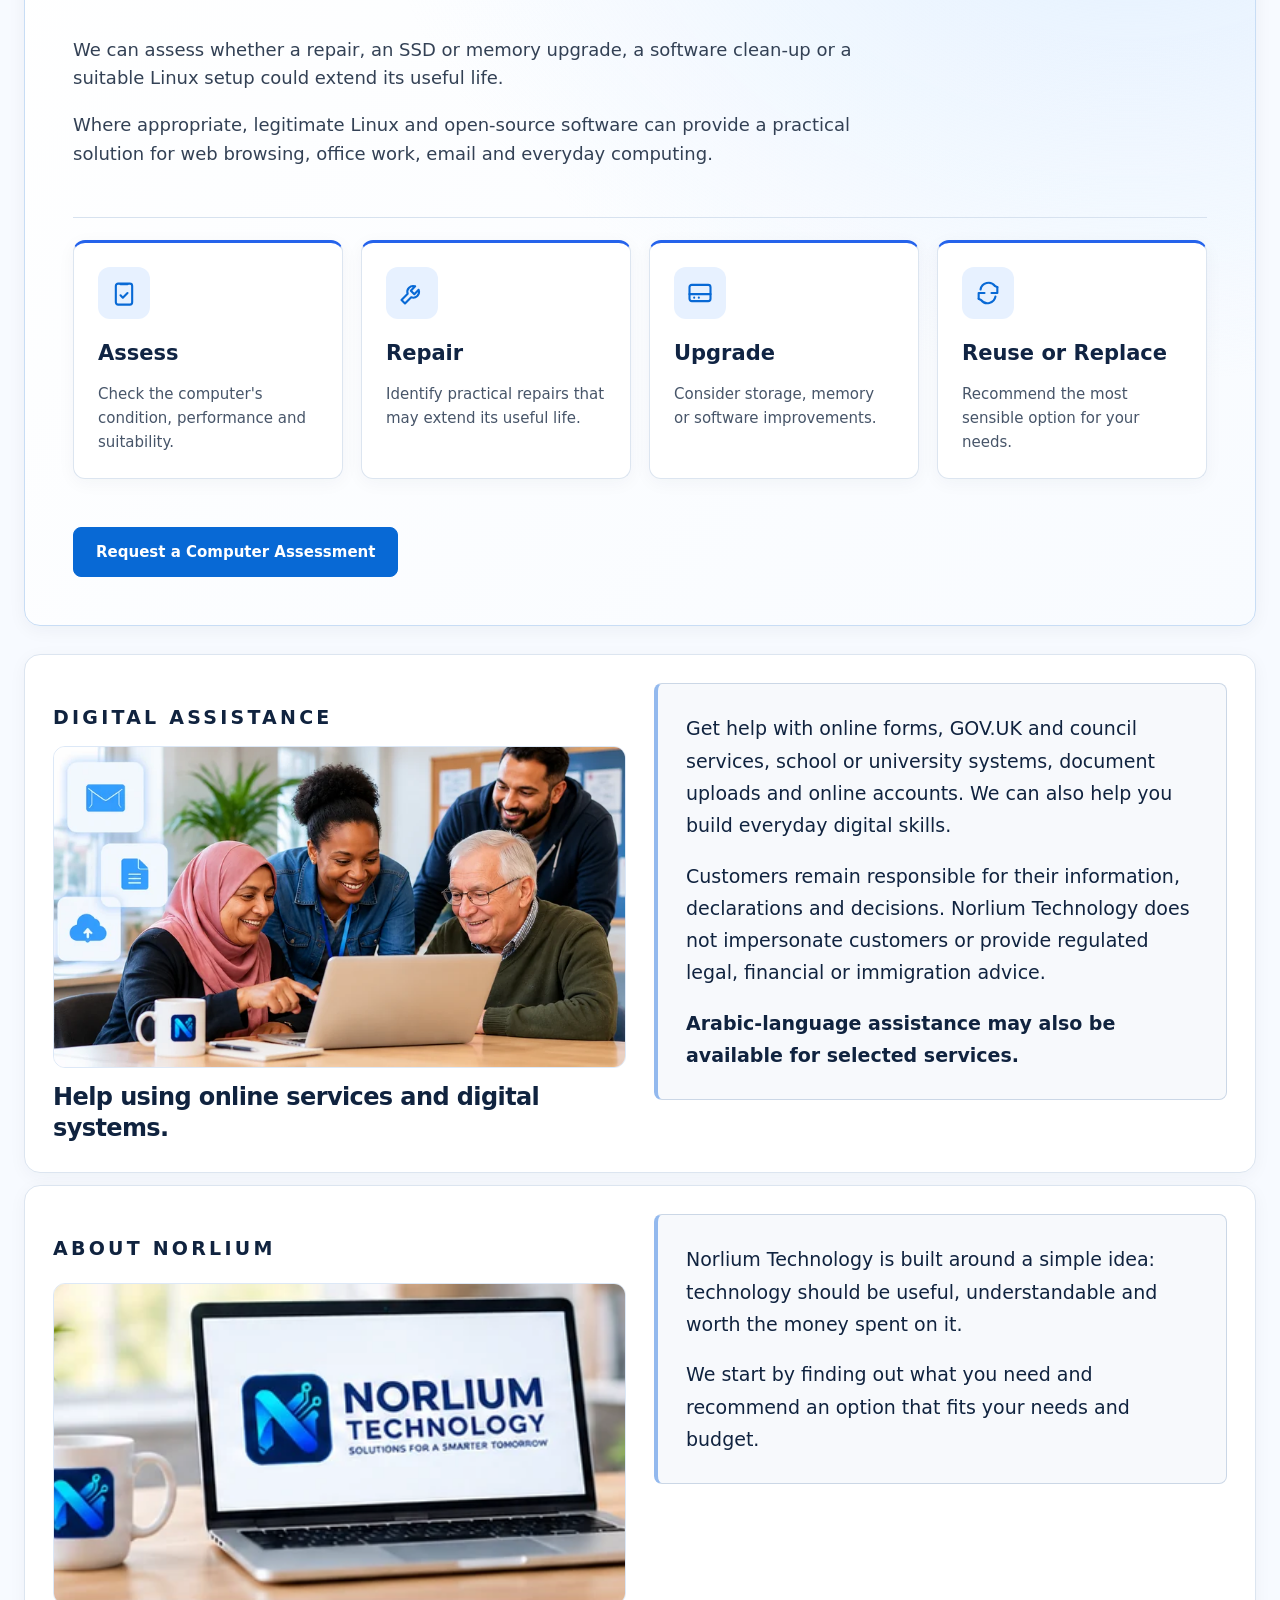
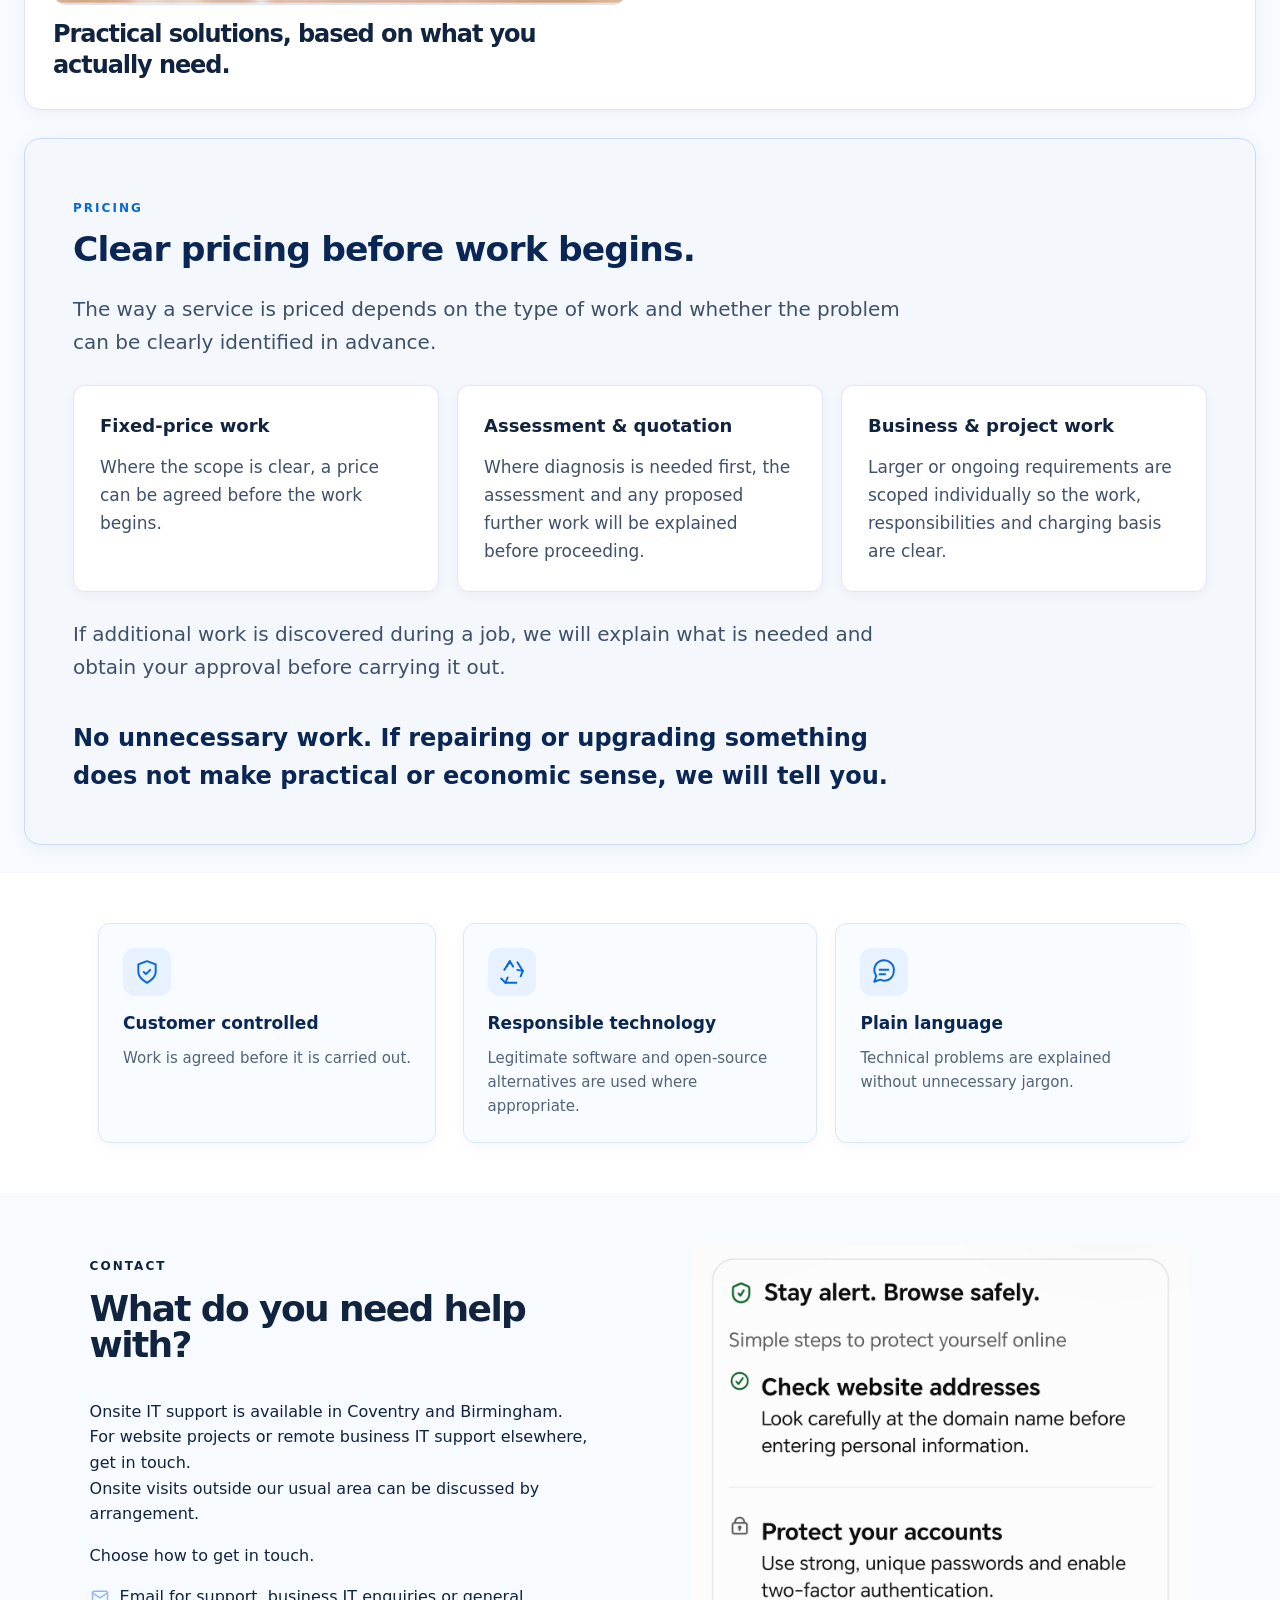
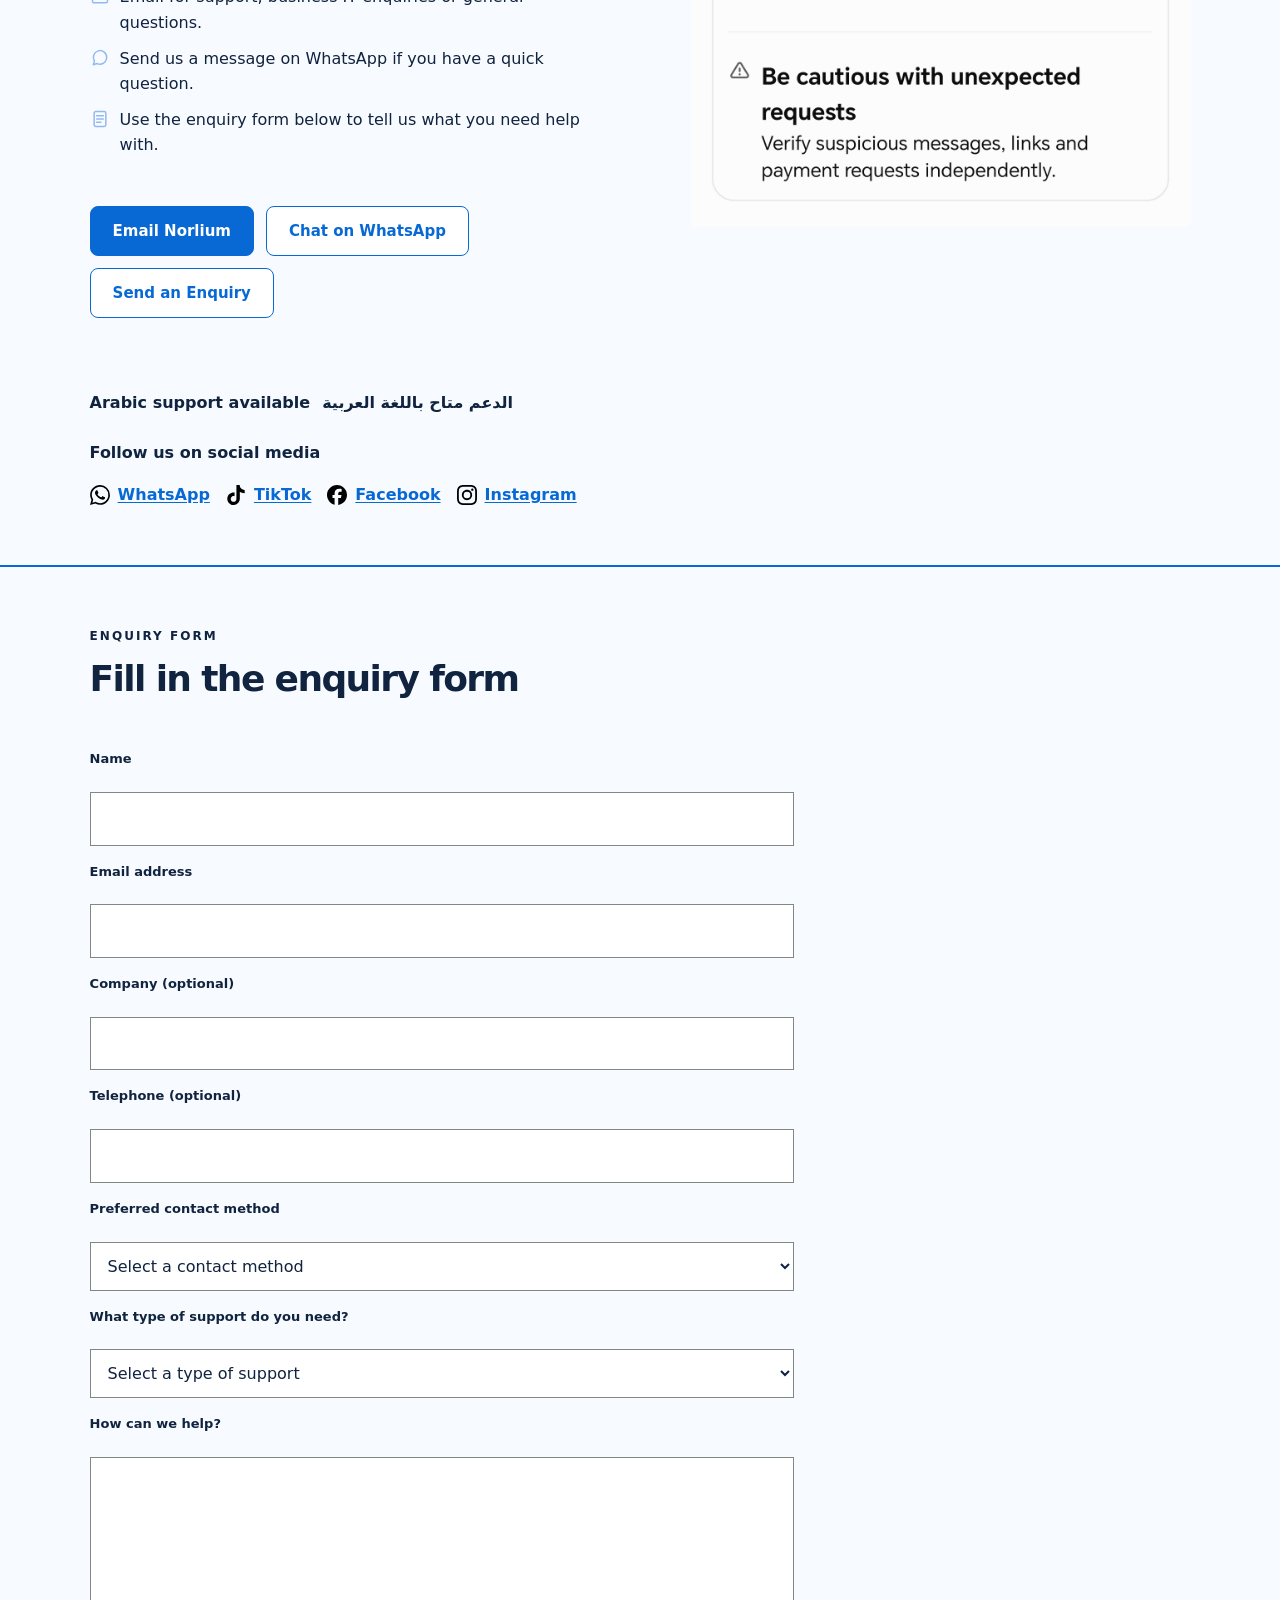
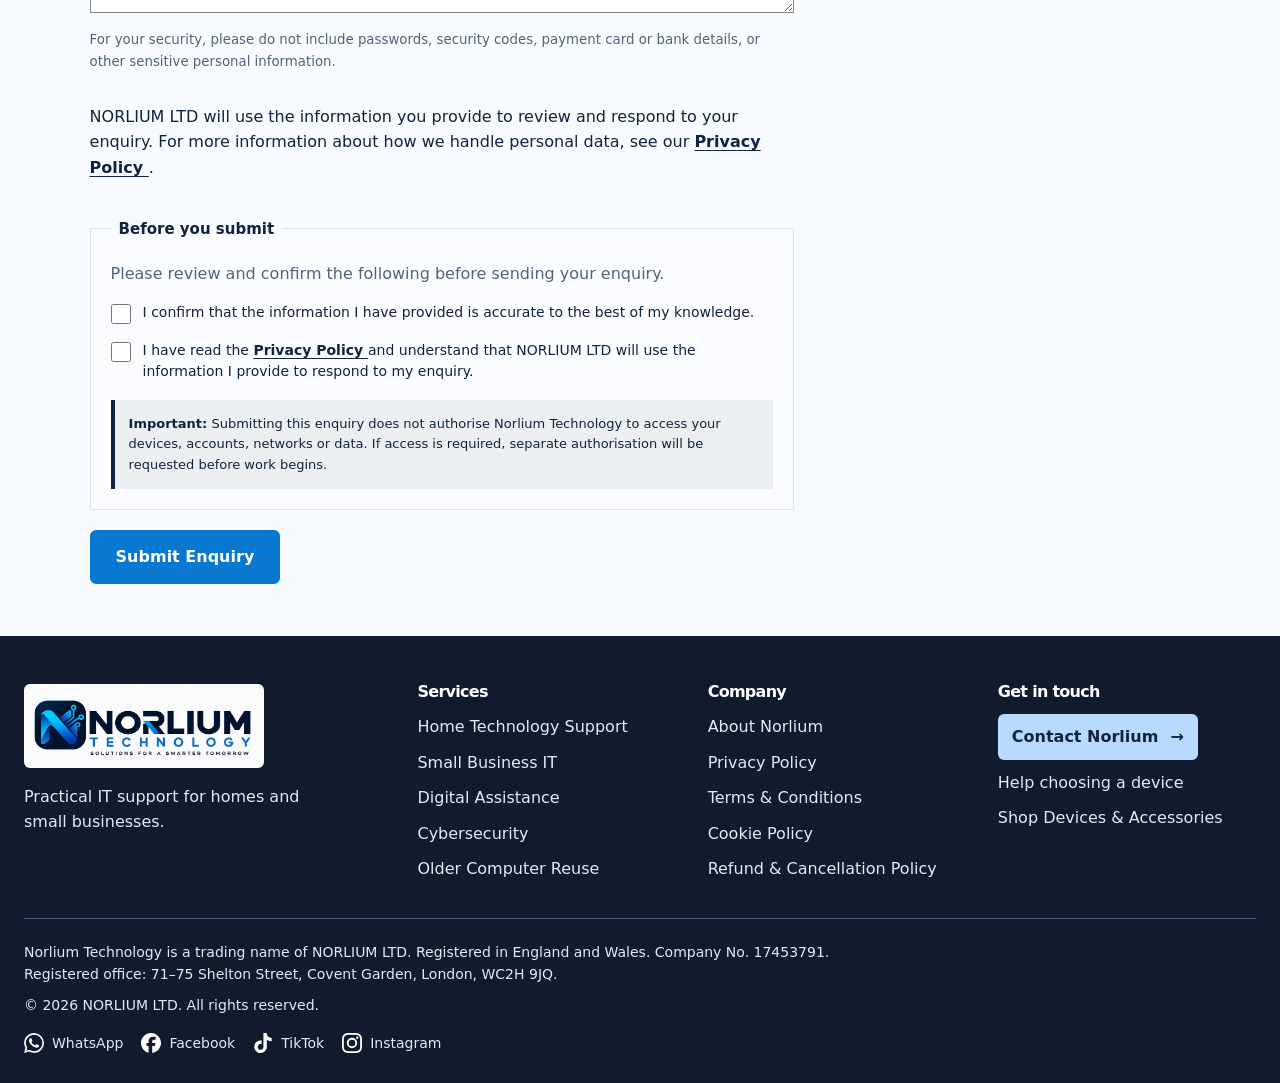
==== commit 57ac3886: "Feature student device support on homepage" ====
--- a/index.html
+++ b/index.html
@@ -214,20 +214,28 @@
               <h3>Digital Assistance</h3>
             </a>
 
-            <a class="support-card" href="https://shop.norlium.co.uk/">
+            <a class="support-card" href="/students/">
               <span class="service-icon">
                 <svg viewBox="0 0 24 24" fill="none" stroke="currentColor"
-                     stroke-width="2" stroke-linejoin="round"
+                     stroke-width="1.8" stroke-linecap="round" stroke-linejoin="round"
                      aria-hidden="true" focusable="false">
-                  <path d="M5 8h14l1 13H4L5 8Z M9 9V6a3 3 0 0 1 6 0v3"/>
+                  <path d="M2 9l10-5 10 5-10 5L2 9Z"/>
+                  <path d="M6 11v5c3.5 3 8.5 3 12 0v-5m4-2v7"/>
                 </svg>
               </span>
-              <h3>Shop Devices and accessories</h3>
+              <h3>Student Device Support</h3>
             </a>
           </div>
 
           <div class="actions support-actions">
-            <a class="primary" href="#contact">Get Support</a>
+            <a class="primary hero-shop-link" href="https://shop.norlium.co.uk/">
+              <svg viewBox="0 0 24 24" fill="none" stroke="currentColor"
+                   stroke-width="2" stroke-linejoin="round"
+                   aria-hidden="true" focusable="false">
+                <path d="M5 8h14l1 13H4L5 8Z M9 9V6a3 3 0 0 1 6 0v3"/>
+              </svg>
+              <span>Shop Devices and Accessories</span>
+            </a>
             <p class="shop-delivery">
               <svg class="shop-advice-icon" viewBox="0 0 24 24" aria-hidden="true" focusable="false">
                 <path d="M3 6h12v11H3z M15 10h4l3 4v3h-7"/>
--- a/styles.css
+++ b/styles.css
@@ -5273,6 +5273,29 @@
 #top.norlium-hero #support-options .support-actions {
   align-items: center;
   justify-items: center;
+}
+
+#top.norlium-hero .hero-shop-link {
+  gap: 8px;
+  max-inline-size: 100%;
+  padding: 10px 12px;
+  line-height: 1.3;
+  text-align: center;
+}
+
+#top.norlium-hero .hero-shop-link svg {
+  flex: 0 0 18px;
+  width: 18px;
+  height: 18px;
+}
+
+@media (max-width: 460px) {
+  #top.norlium-hero .hero-shop-link {
+    flex-direction: column;
+    gap: 5px;
+    padding-inline: 8px;
+    font-size: 13px;
+  }
 }
 
 #top .shop-delivery {
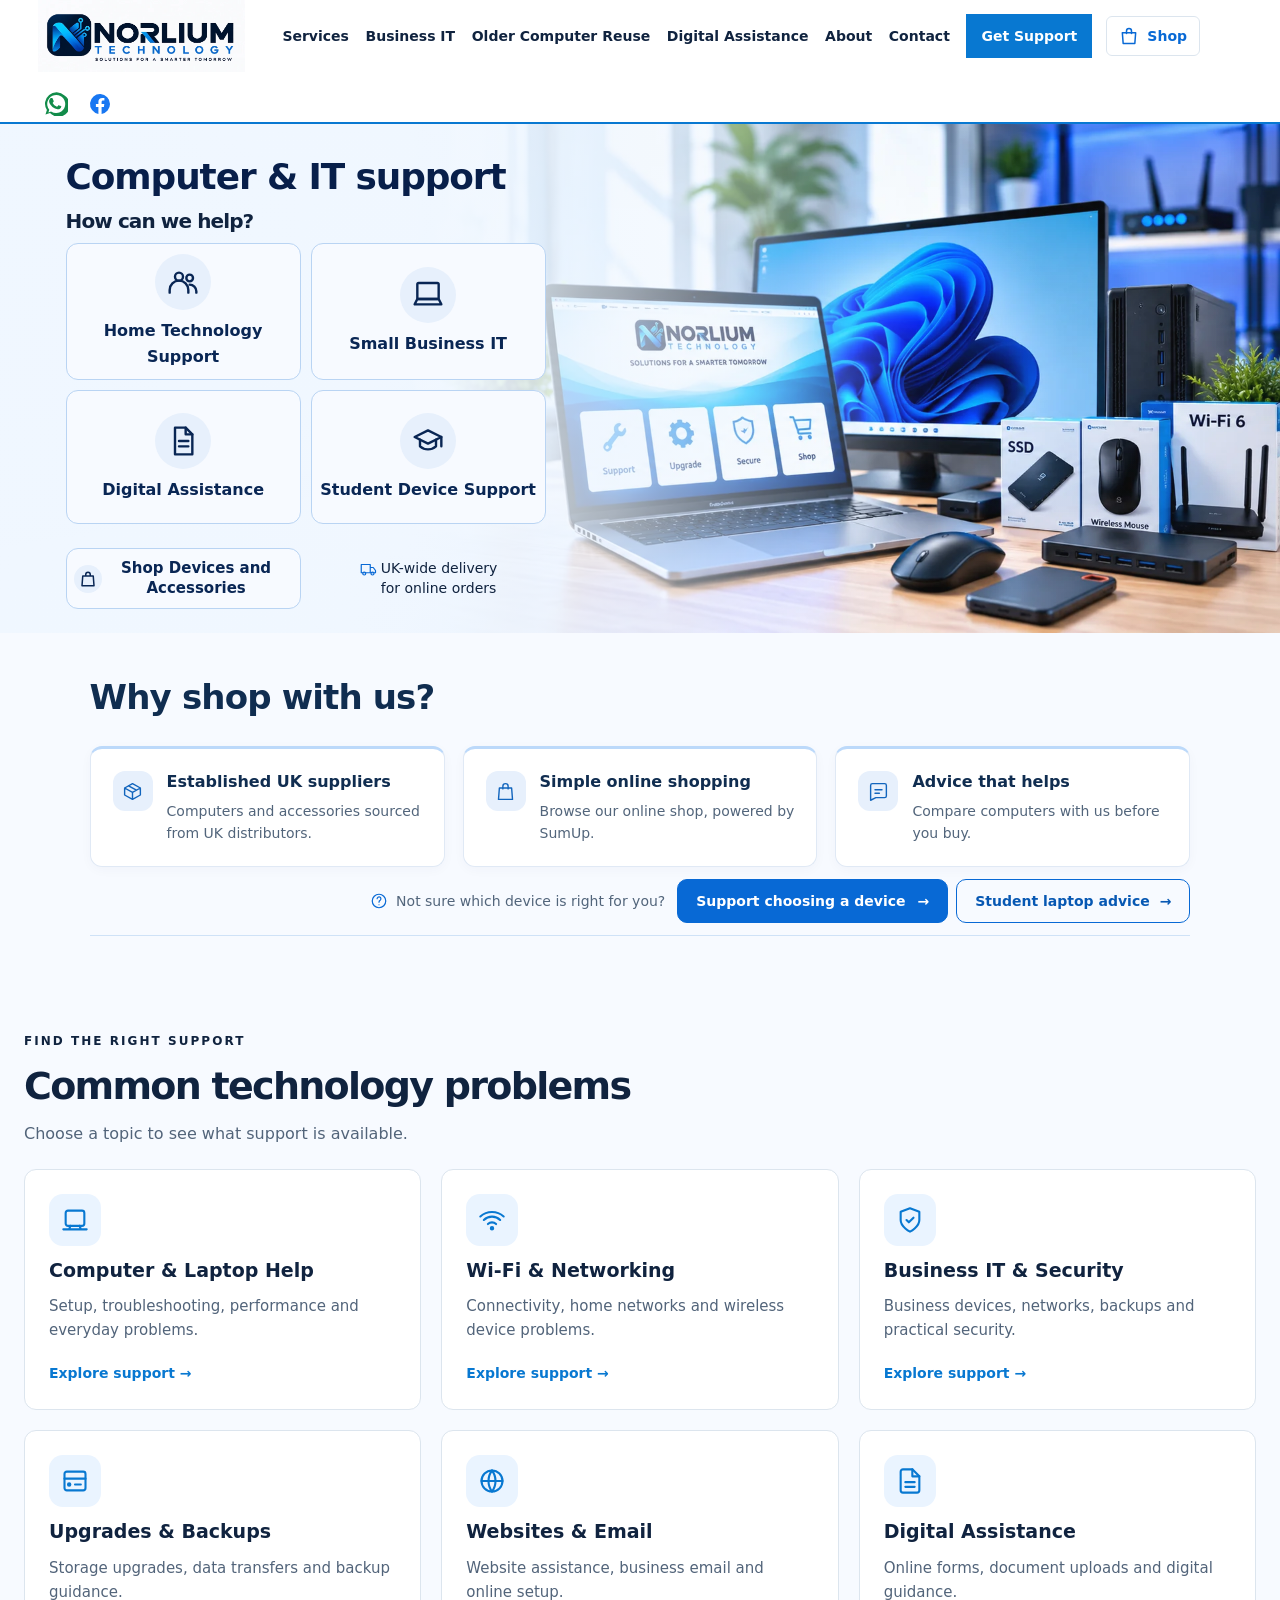
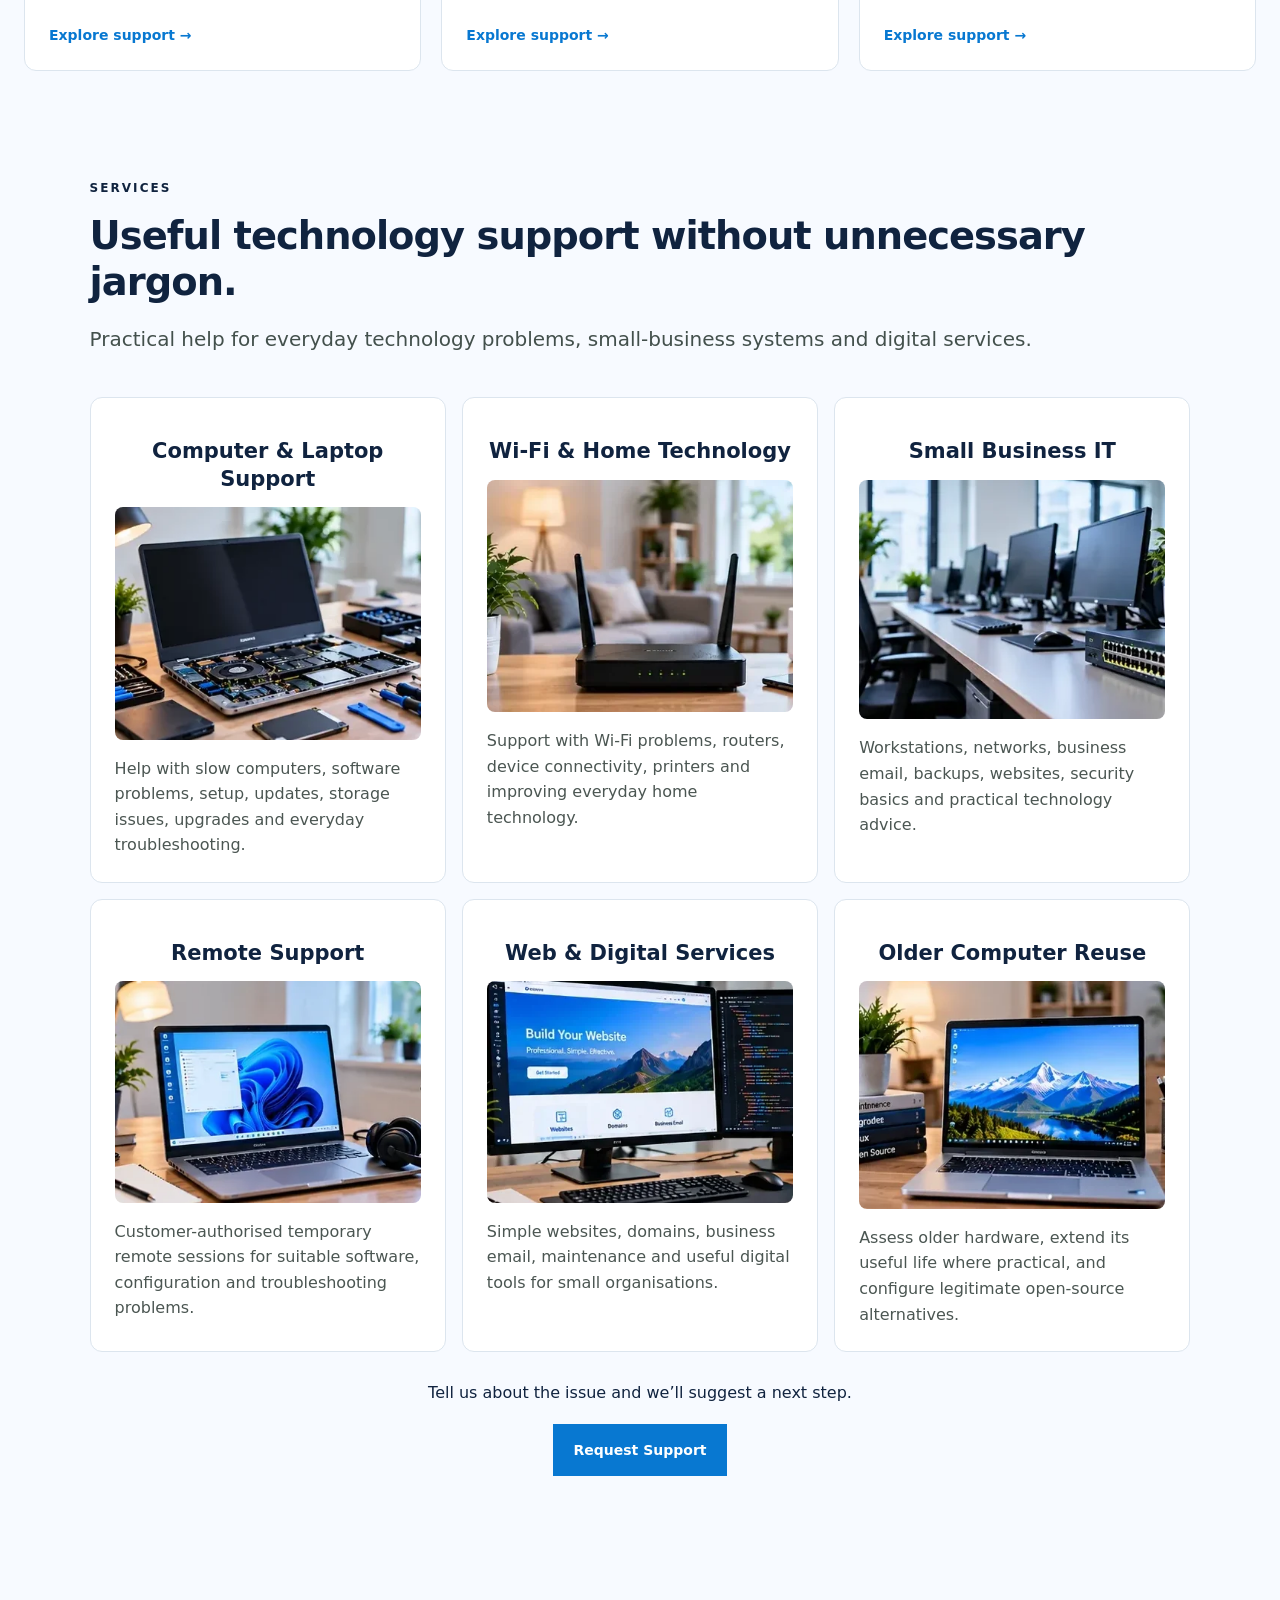
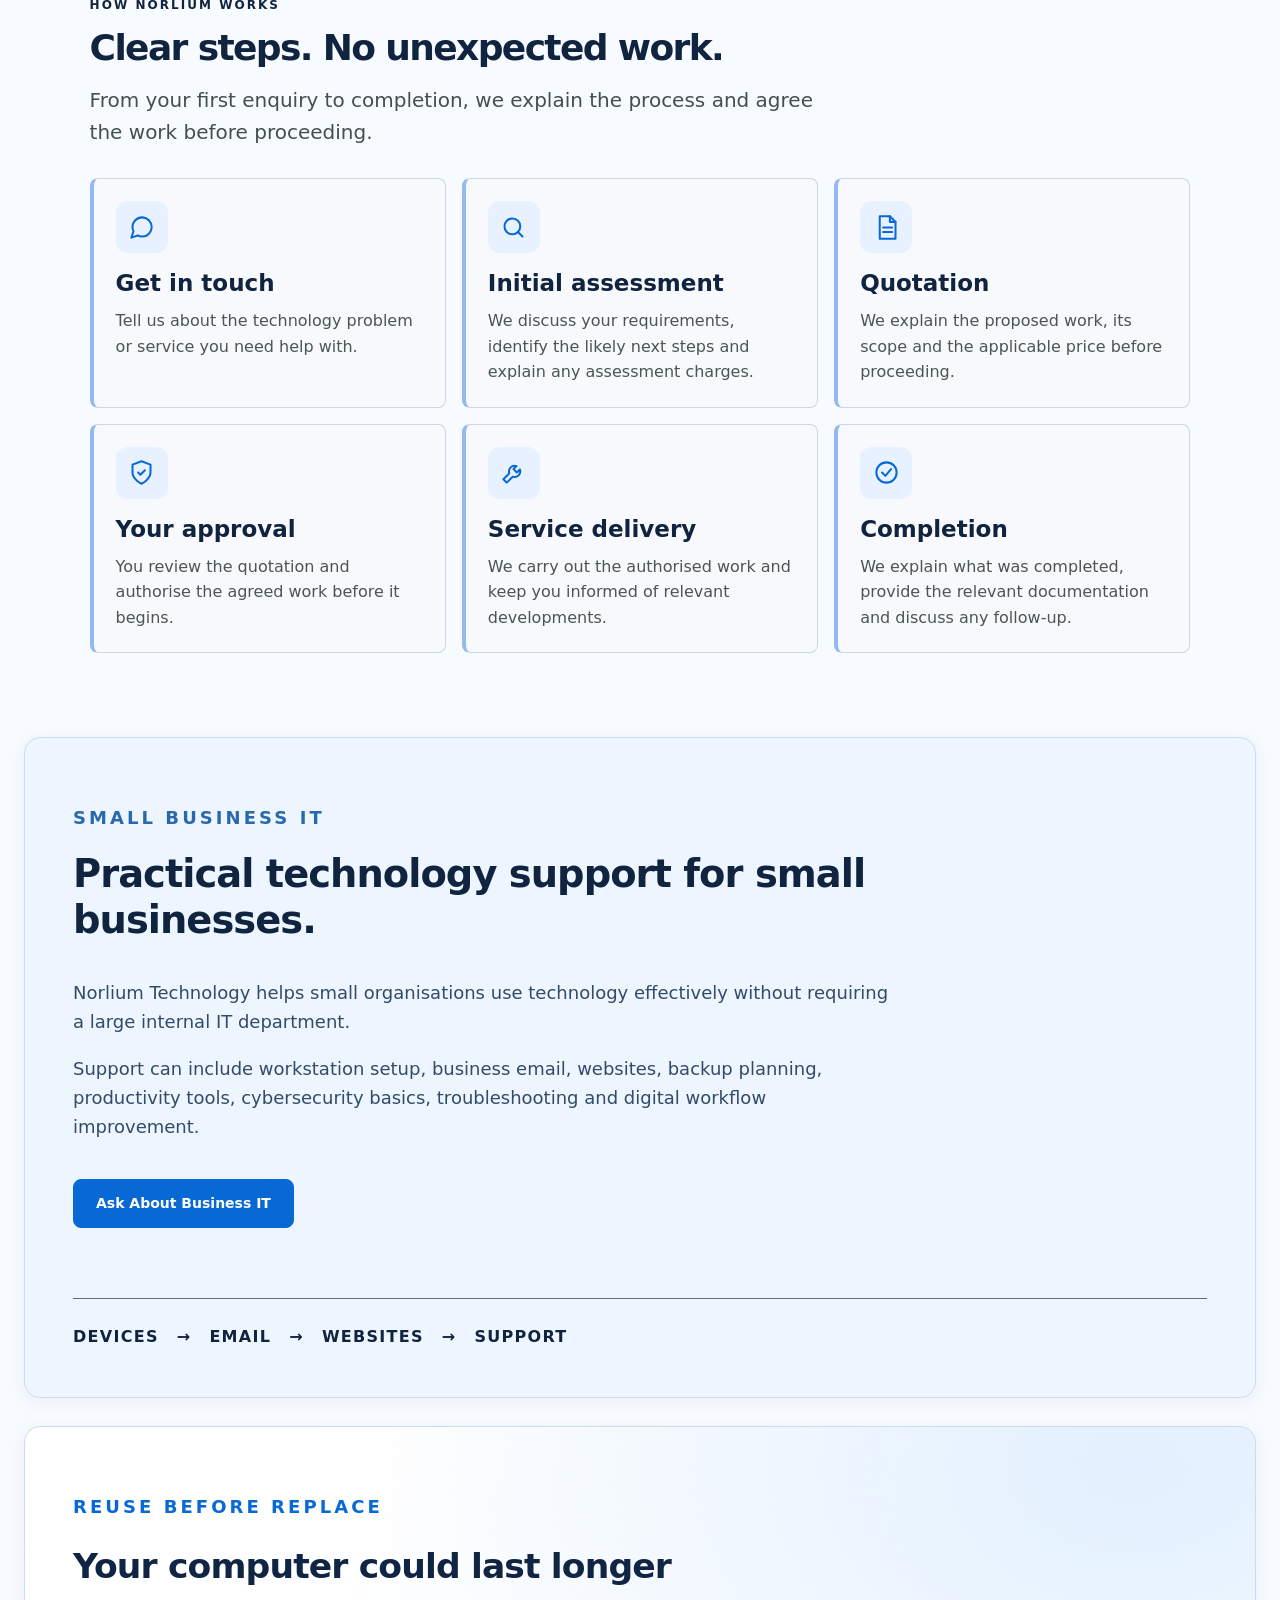
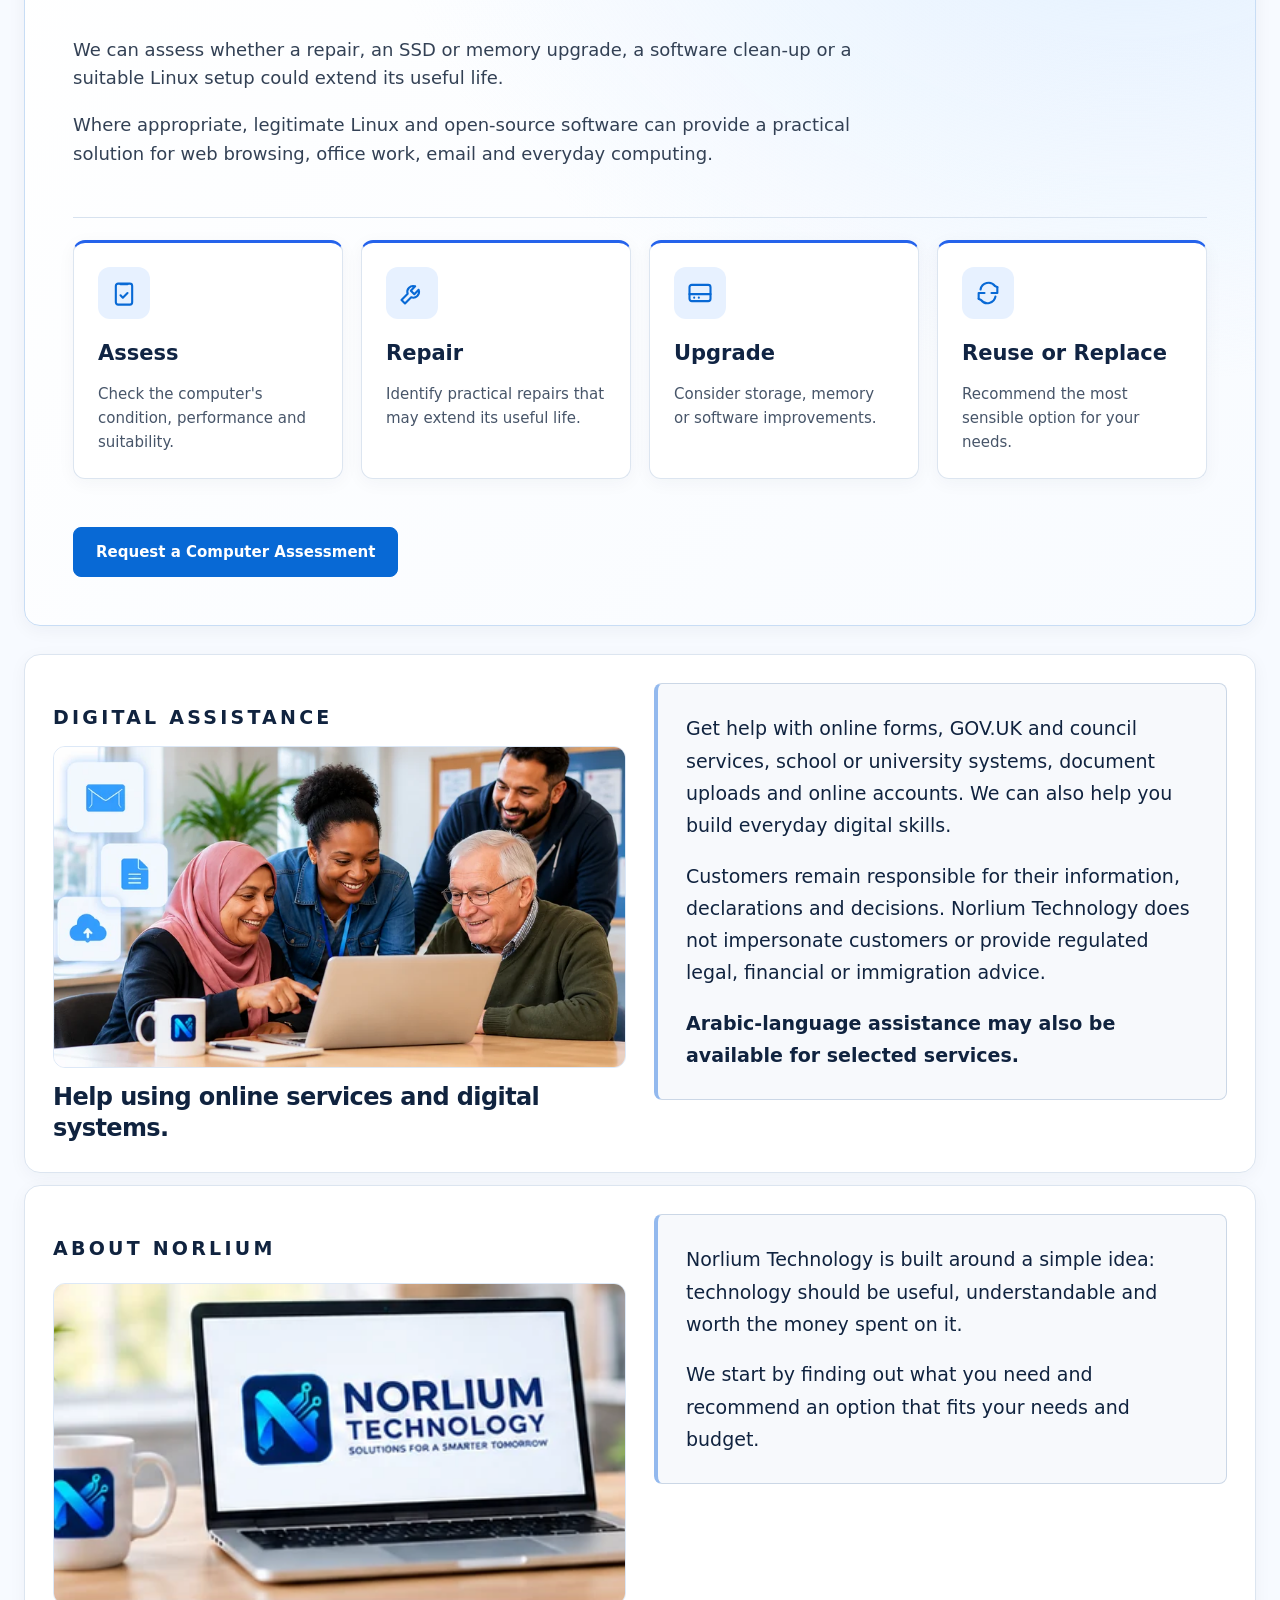
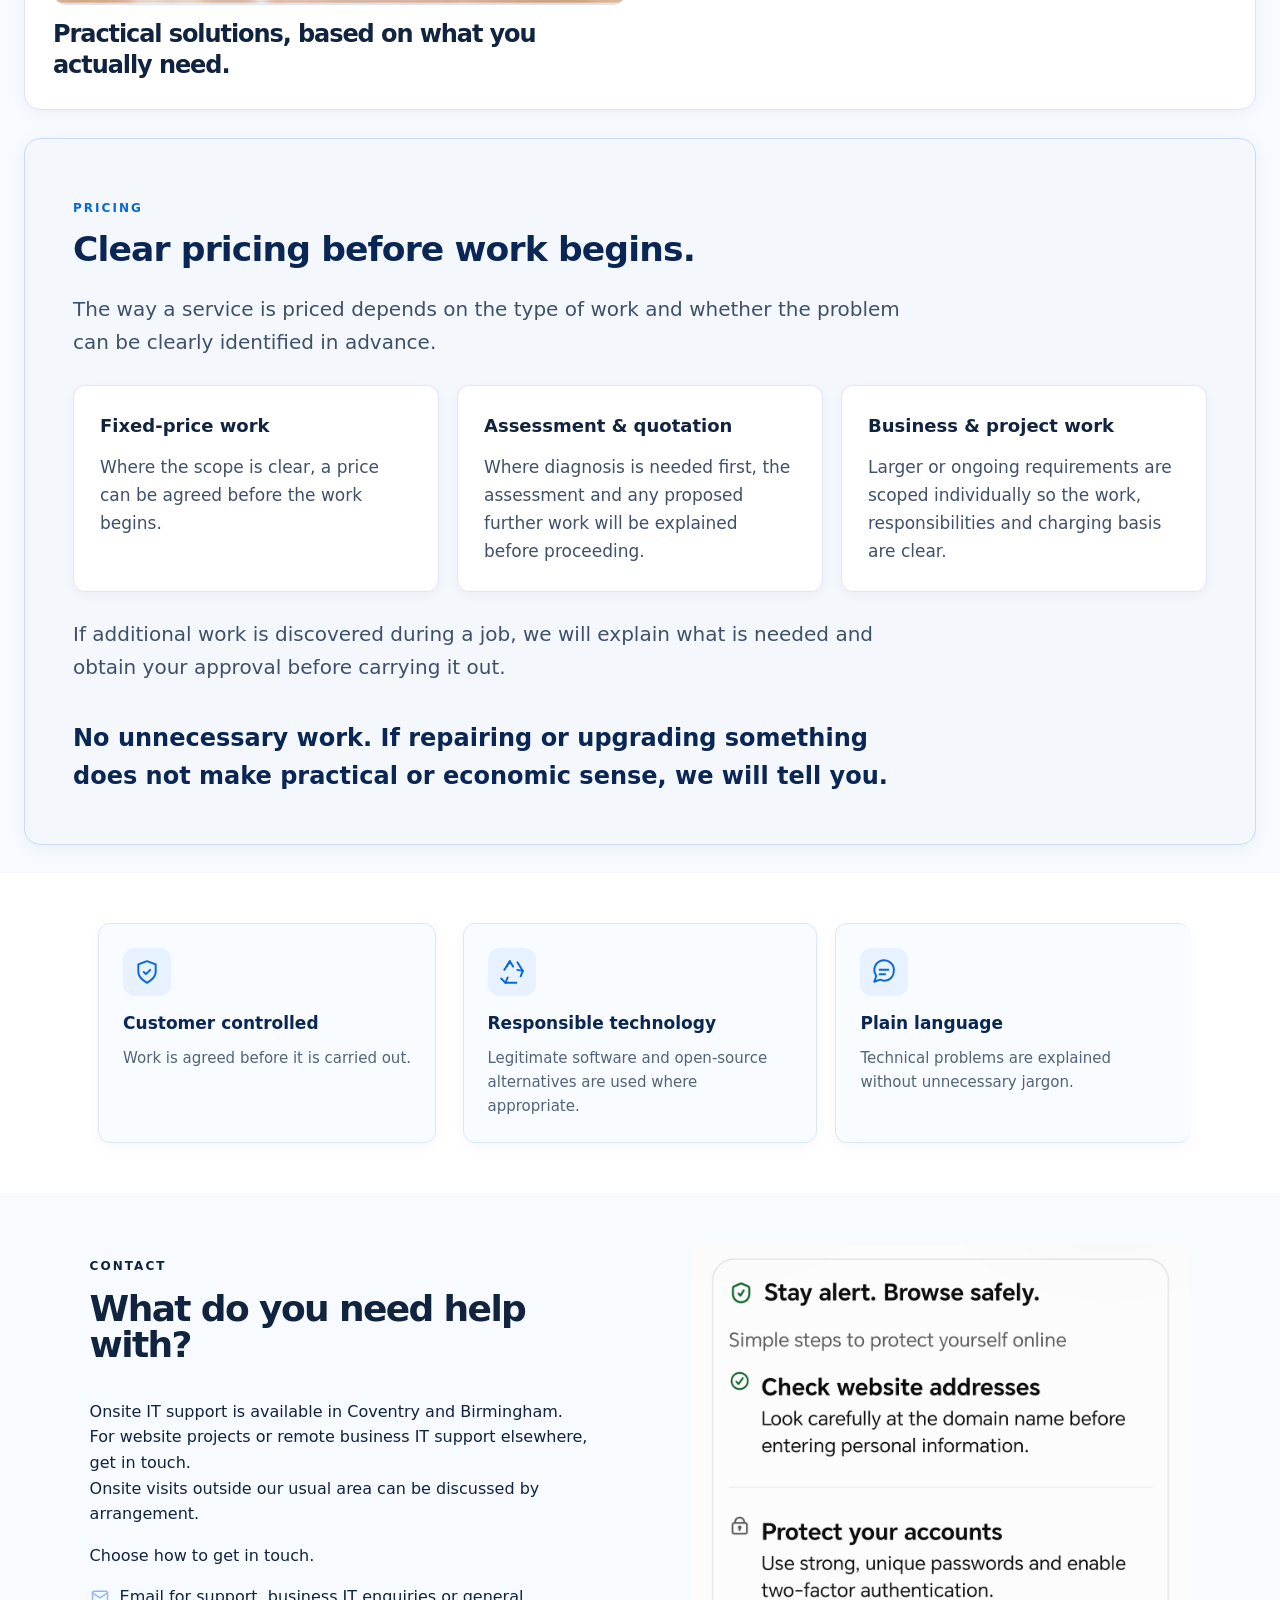
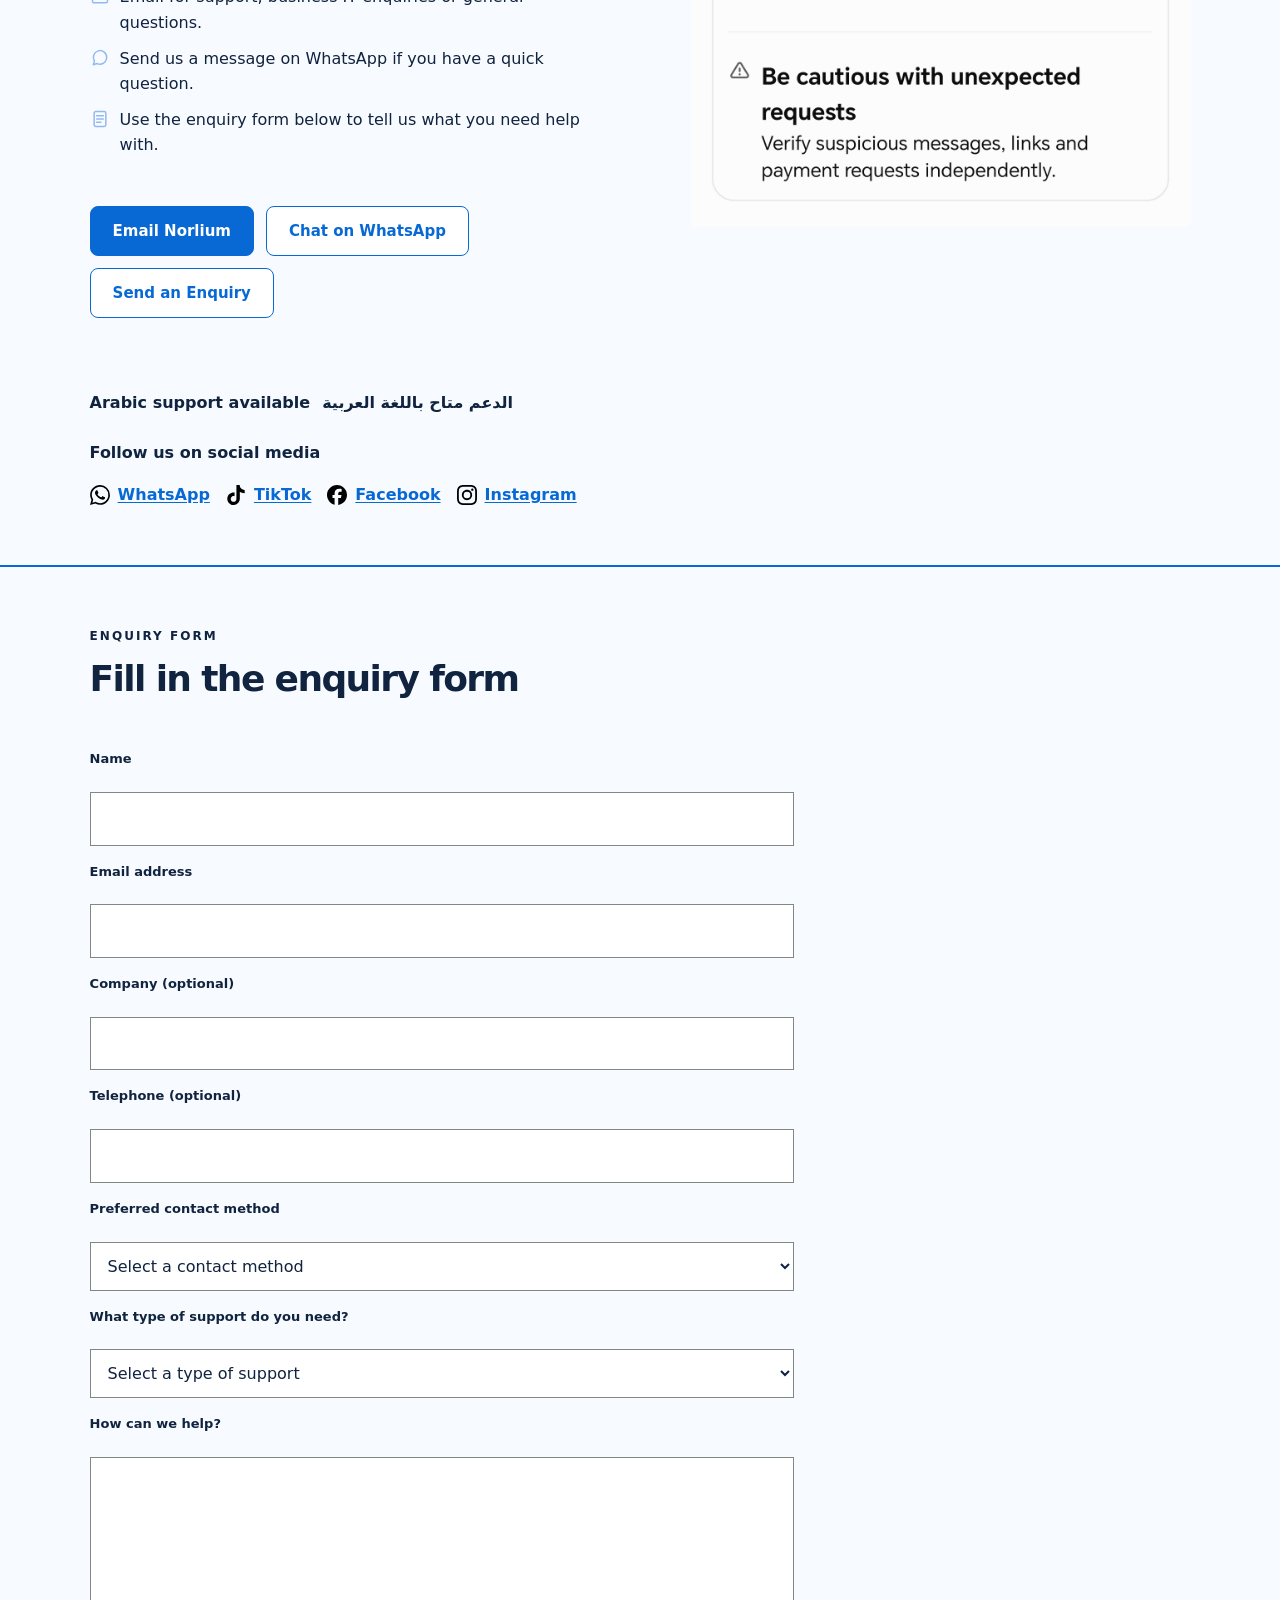
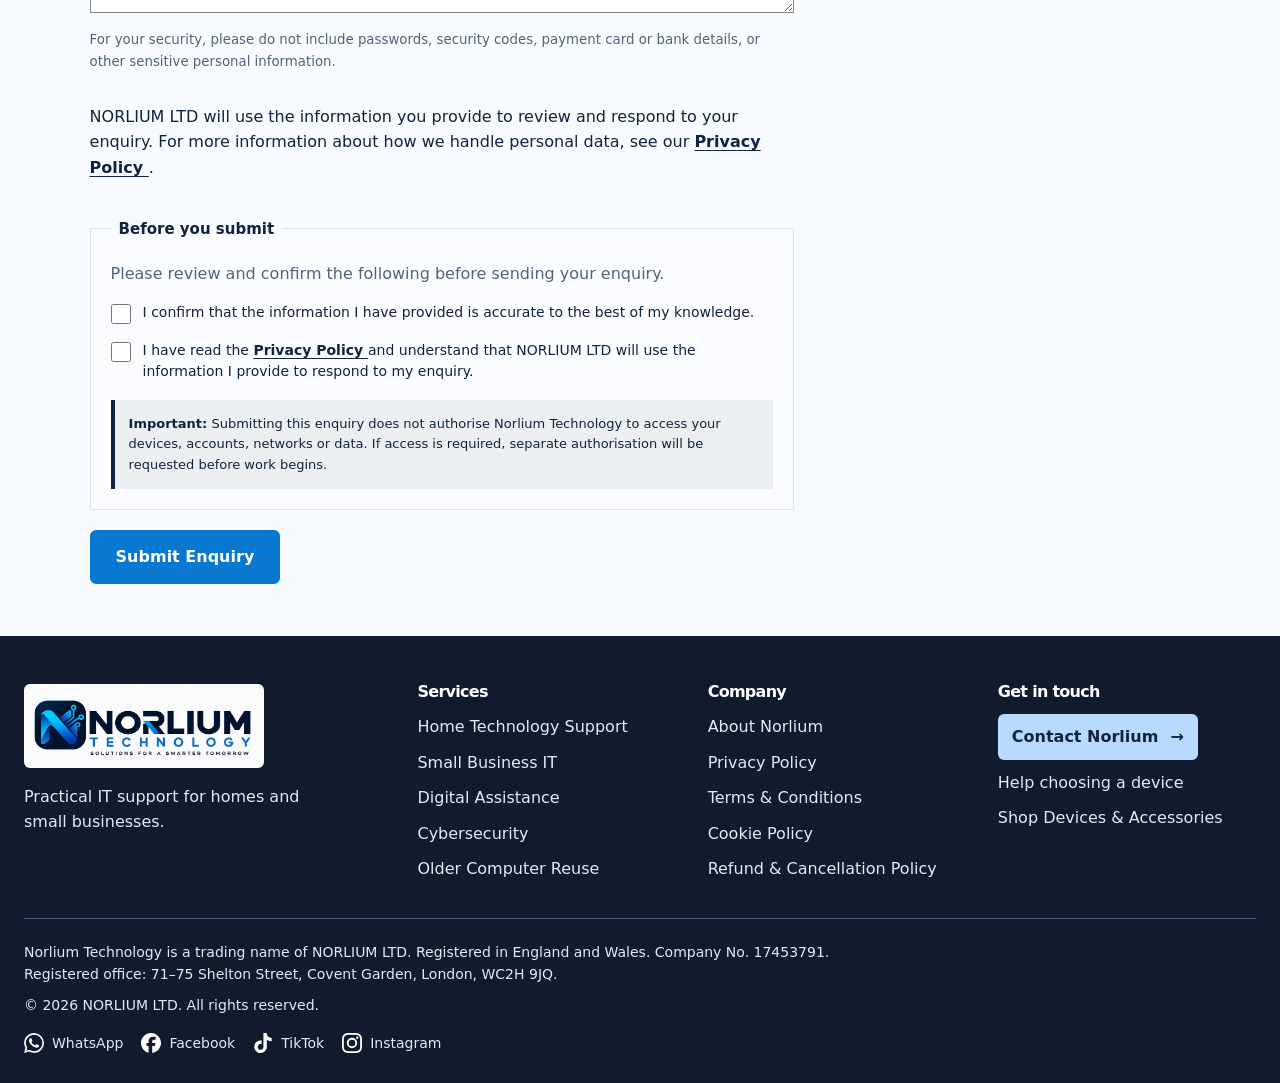
==== commit 5bfc1b98: "Match shop button to homepage card styling" ====
--- a/index.html
+++ b/index.html
@@ -229,11 +229,12 @@
 
           <div class="actions support-actions">
             <a class="primary hero-shop-link" href="https://shop.norlium.co.uk/">
-              <svg viewBox="0 0 24 24" fill="none" stroke="currentColor"
-                   stroke-width="2" stroke-linejoin="round"
-                   aria-hidden="true" focusable="false">
-                <path d="M5 8h14l1 13H4L5 8Z M9 9V6a3 3 0 0 1 6 0v3"/>
-              </svg>
+              <span class="hero-shop-icon" aria-hidden="true">
+                <svg viewBox="0 0 24 24" fill="none" stroke="currentColor"
+                     stroke-width="2" stroke-linejoin="round" focusable="false">
+                  <path d="M5 8h14l1 13H4L5 8Z M9 9V6a3 3 0 0 1 6 0v3"/>
+                </svg>
+              </span>
               <span>Shop Devices and Accessories</span>
             </a>
             <p class="shop-delivery">
--- a/styles.css
+++ b/styles.css
@@ -5227,6 +5227,14 @@
   gap: 10px;
 }
 
+#top.norlium-hero #support-options :is(.support-card, .hero-shop-link) {
+  border: 1px solid #b9d4f3;
+  border-radius: 12px;
+  background: #f7faff;
+  color: #092654;
+  text-decoration: none;
+}
+
 #top.norlium-hero #support-options .support-card {
   display: flex;
   flex-direction: column;
@@ -5235,20 +5243,15 @@
   min-width: 0;
   min-height: 134px;
   padding: 10px 8px;
-  border: 1px solid #b9d4f3;
-  border-radius: 12px;
-  background: #f7faff;
-  color: #092654;
   text-align: center;
-  text-decoration: none;
-}
-
-#top.norlium-hero #support-options .support-card:hover {
+}
+
+#top.norlium-hero #support-options :is(.support-card, .hero-shop-link):hover {
   border-color: #0869d5;
   background: #e9f3ff;
 }
 
-#top.norlium-hero #support-options .support-card:focus-visible {
+#top.norlium-hero #support-options :is(.support-card, .hero-shop-link):focus-visible {
   outline: 3px solid #0869d5;
   outline-offset: 2px;
 }
@@ -5283,8 +5286,18 @@
   text-align: center;
 }
 
-#top.norlium-hero .hero-shop-link svg {
+#top.norlium-hero .hero-shop-icon {
+  display: inline-grid;
+  place-items: center;
   flex: 0 0 18px;
+  width: 18px;
+  height: 18px;
+  border-radius: 50%;
+  background: #e7f0fc;
+  box-shadow: 0 0 0 5px #e7f0fc;
+}
+
+#top.norlium-hero .hero-shop-icon svg {
   width: 18px;
   height: 18px;
 }
